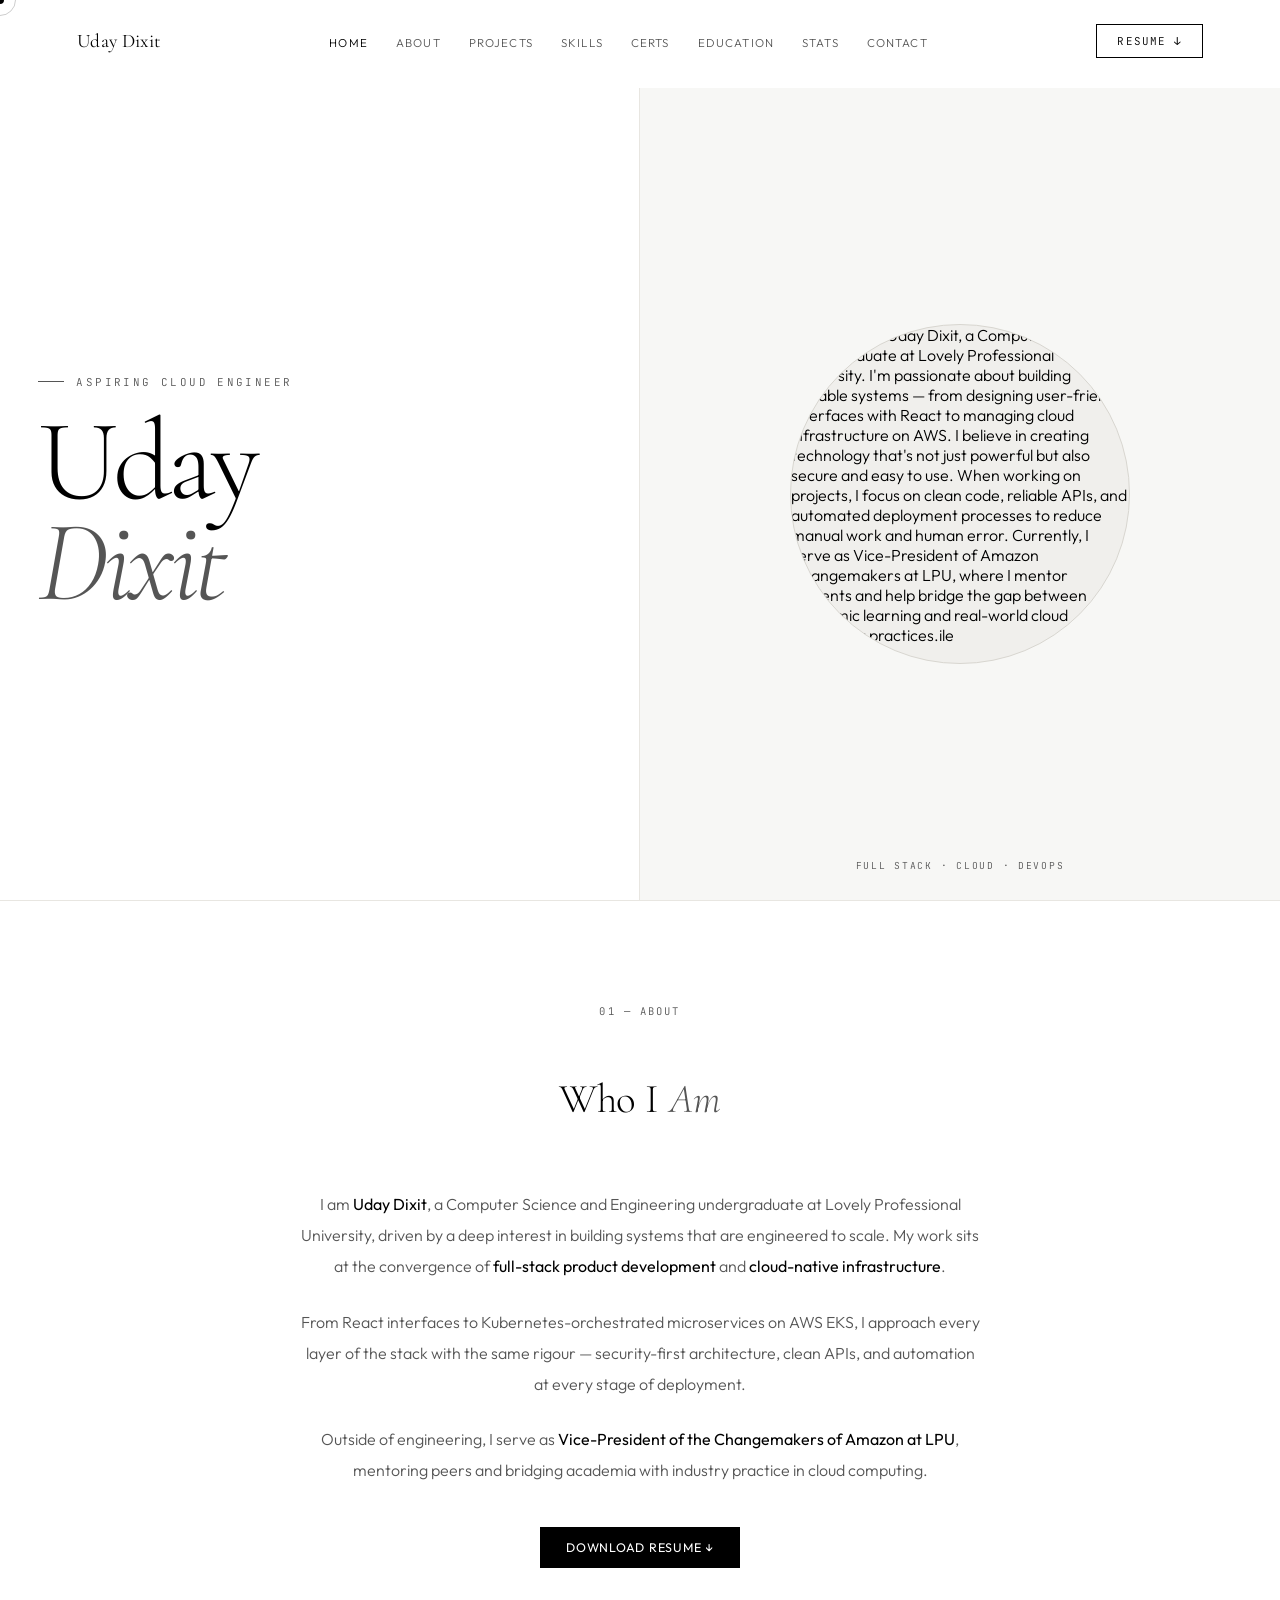
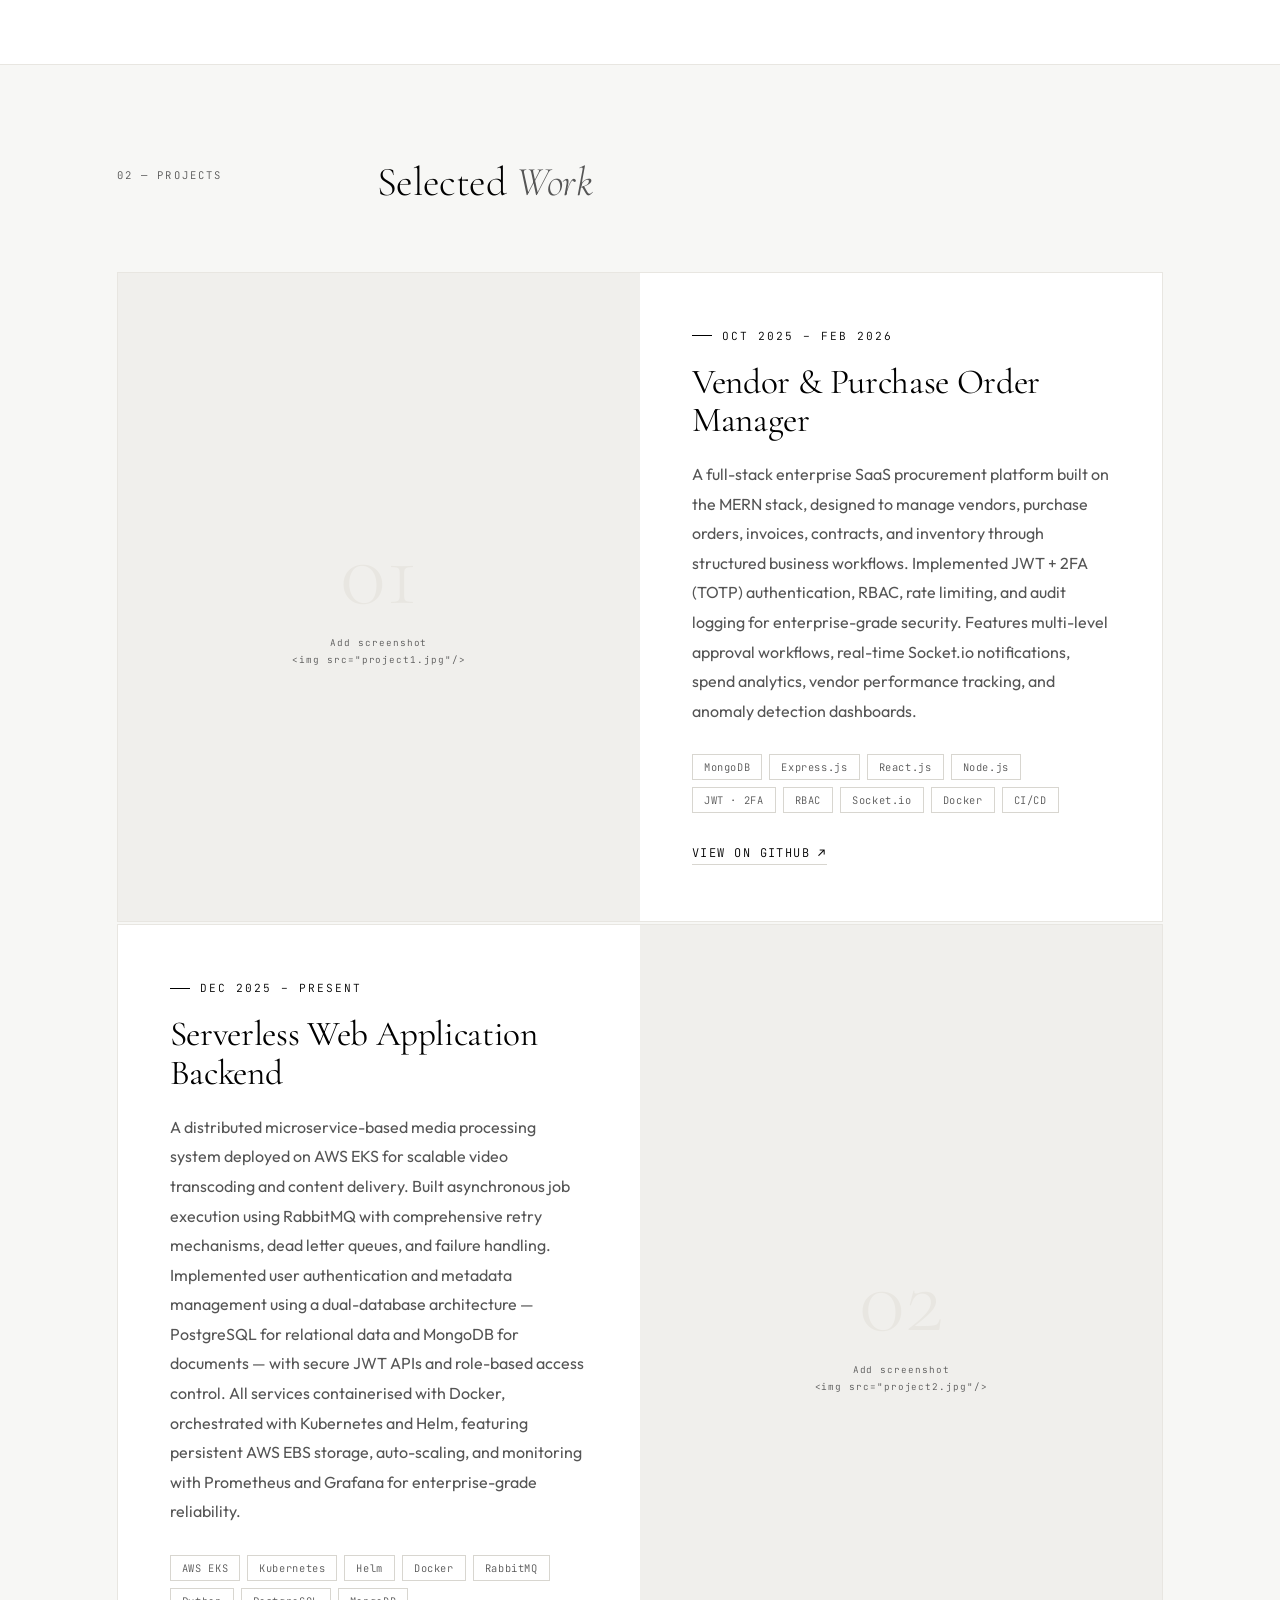
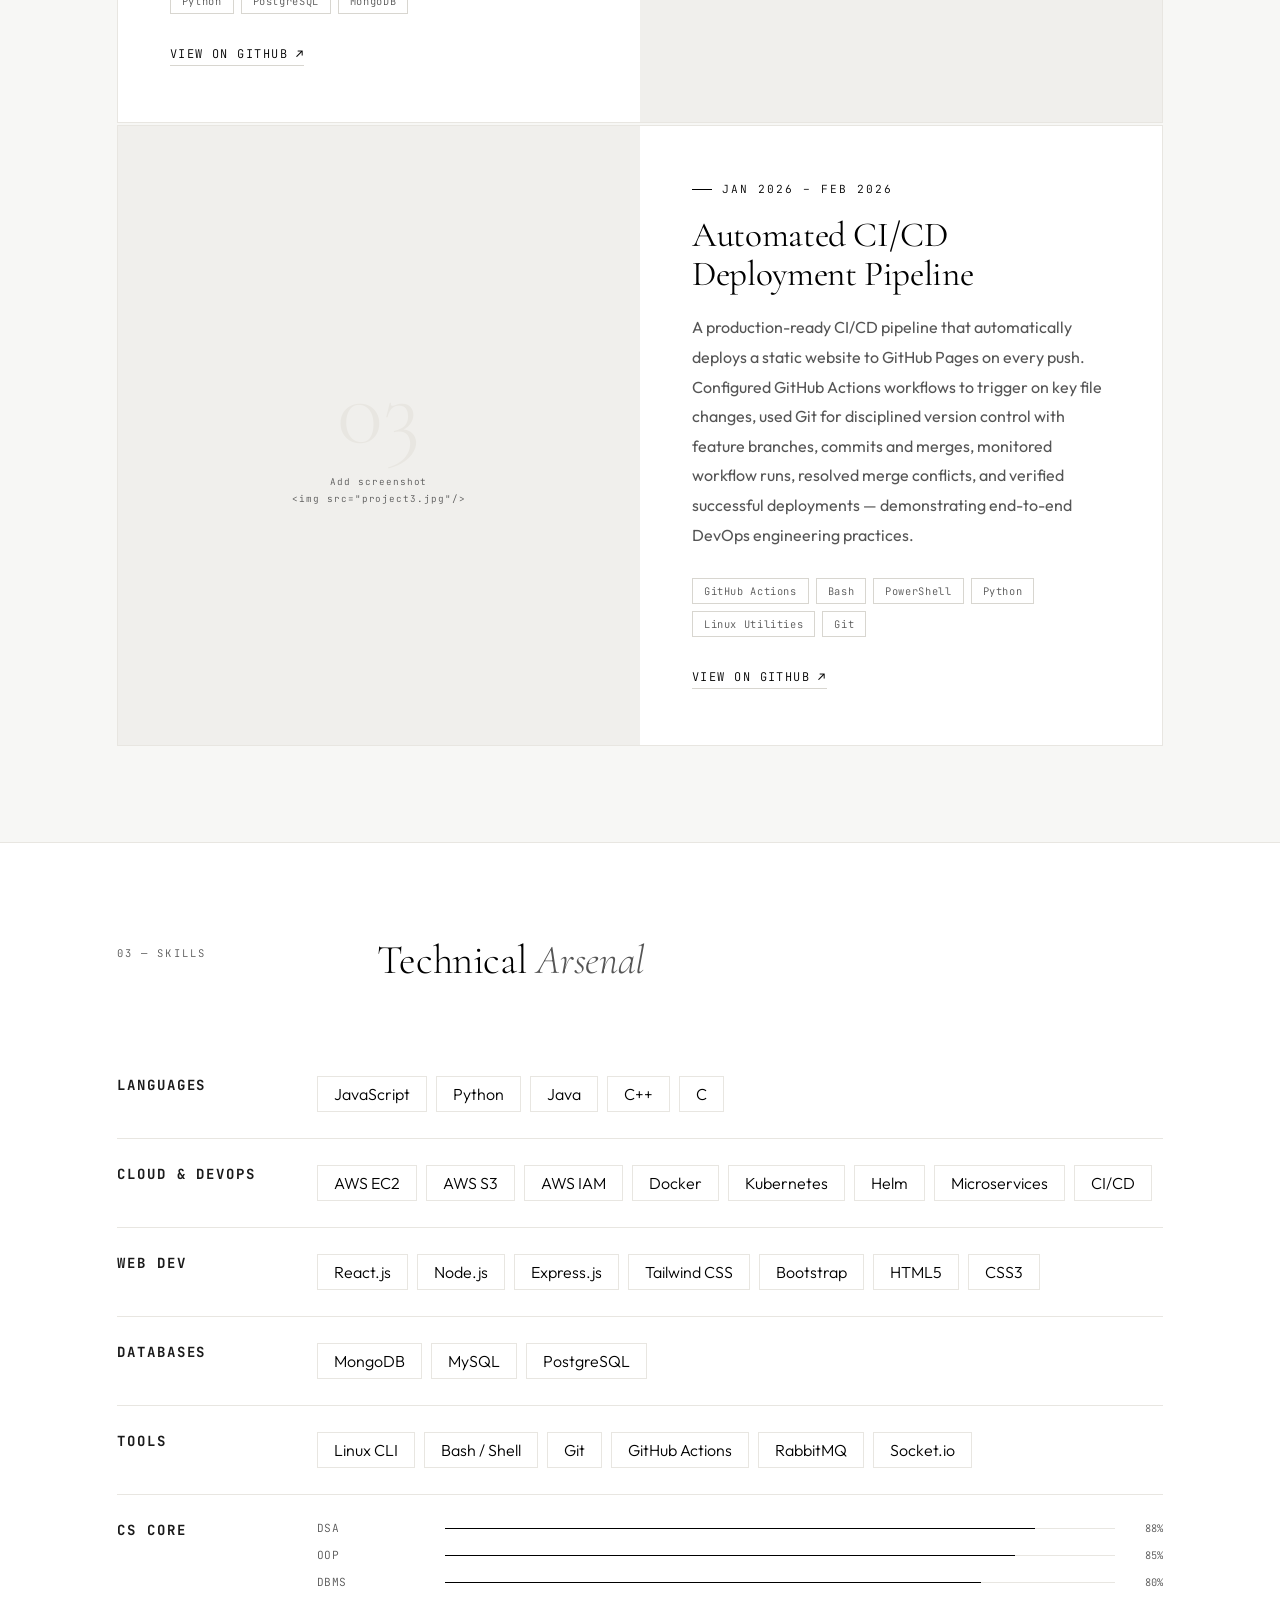
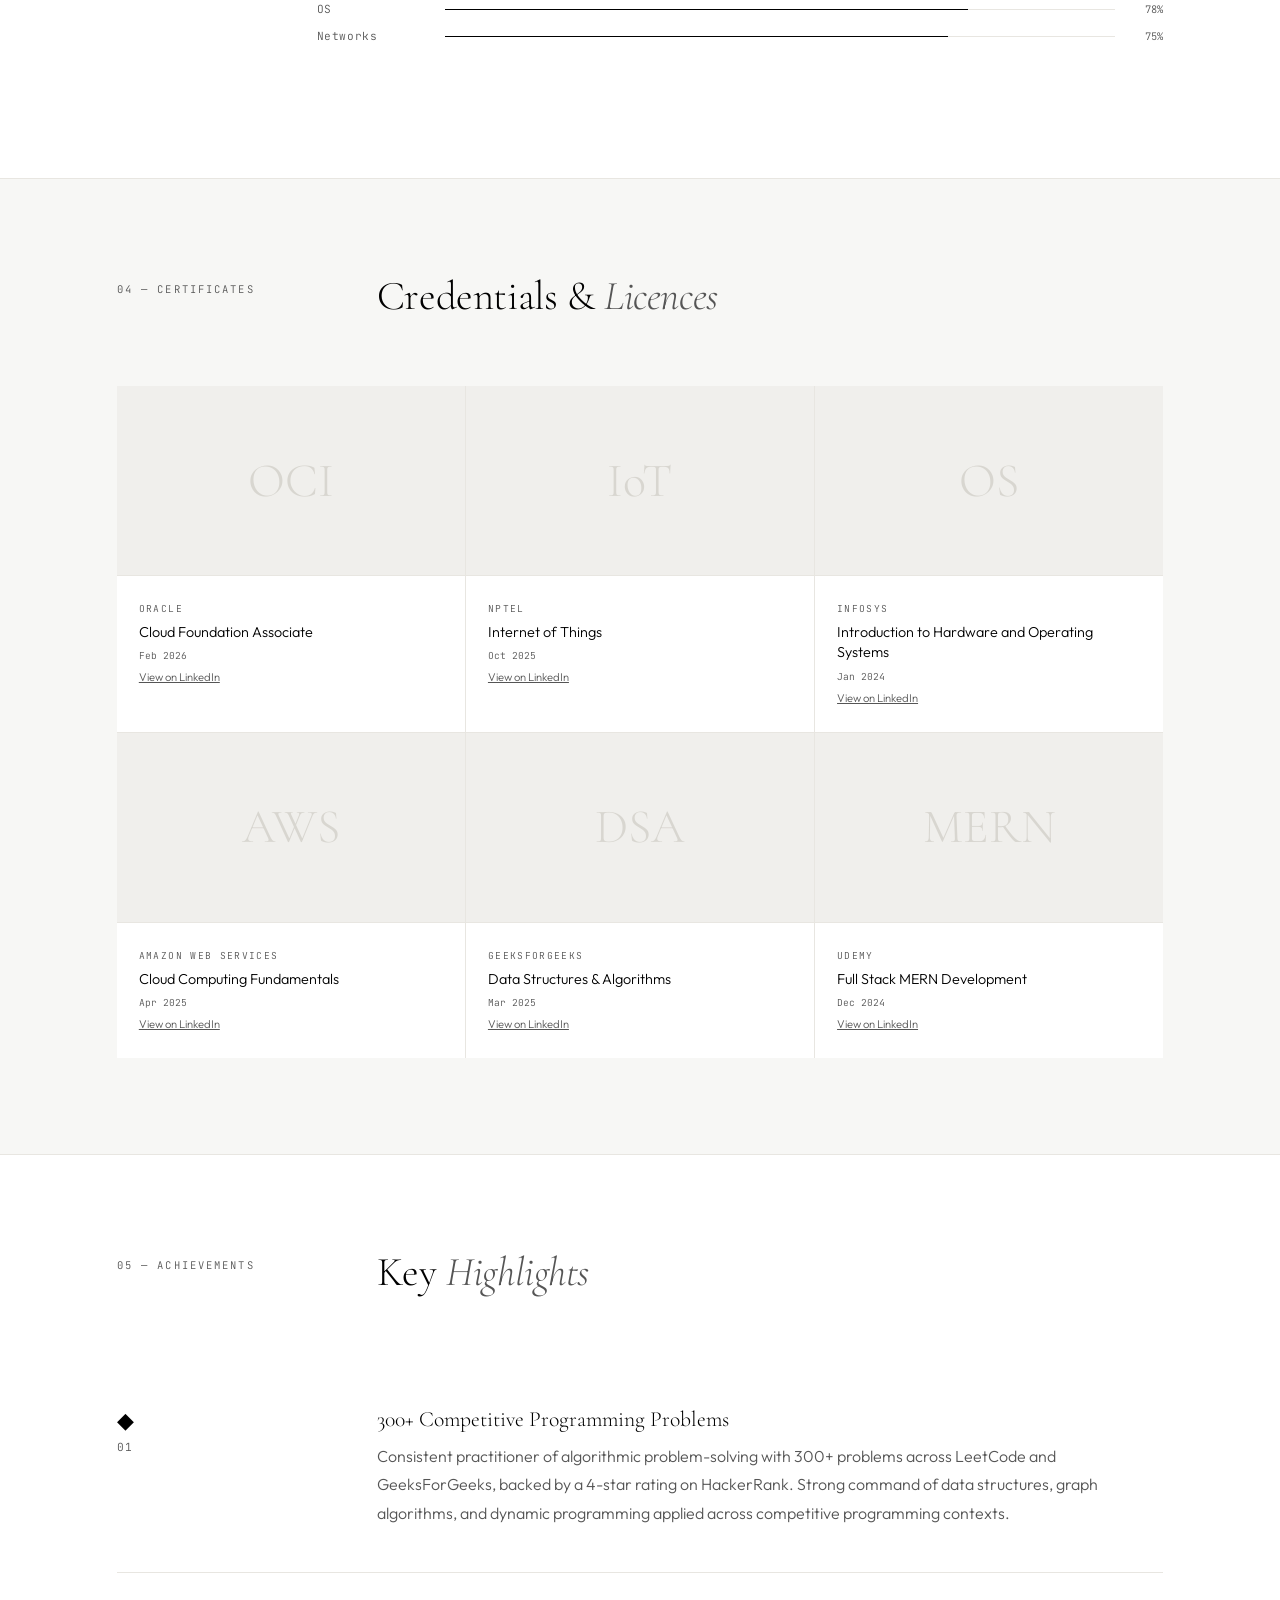
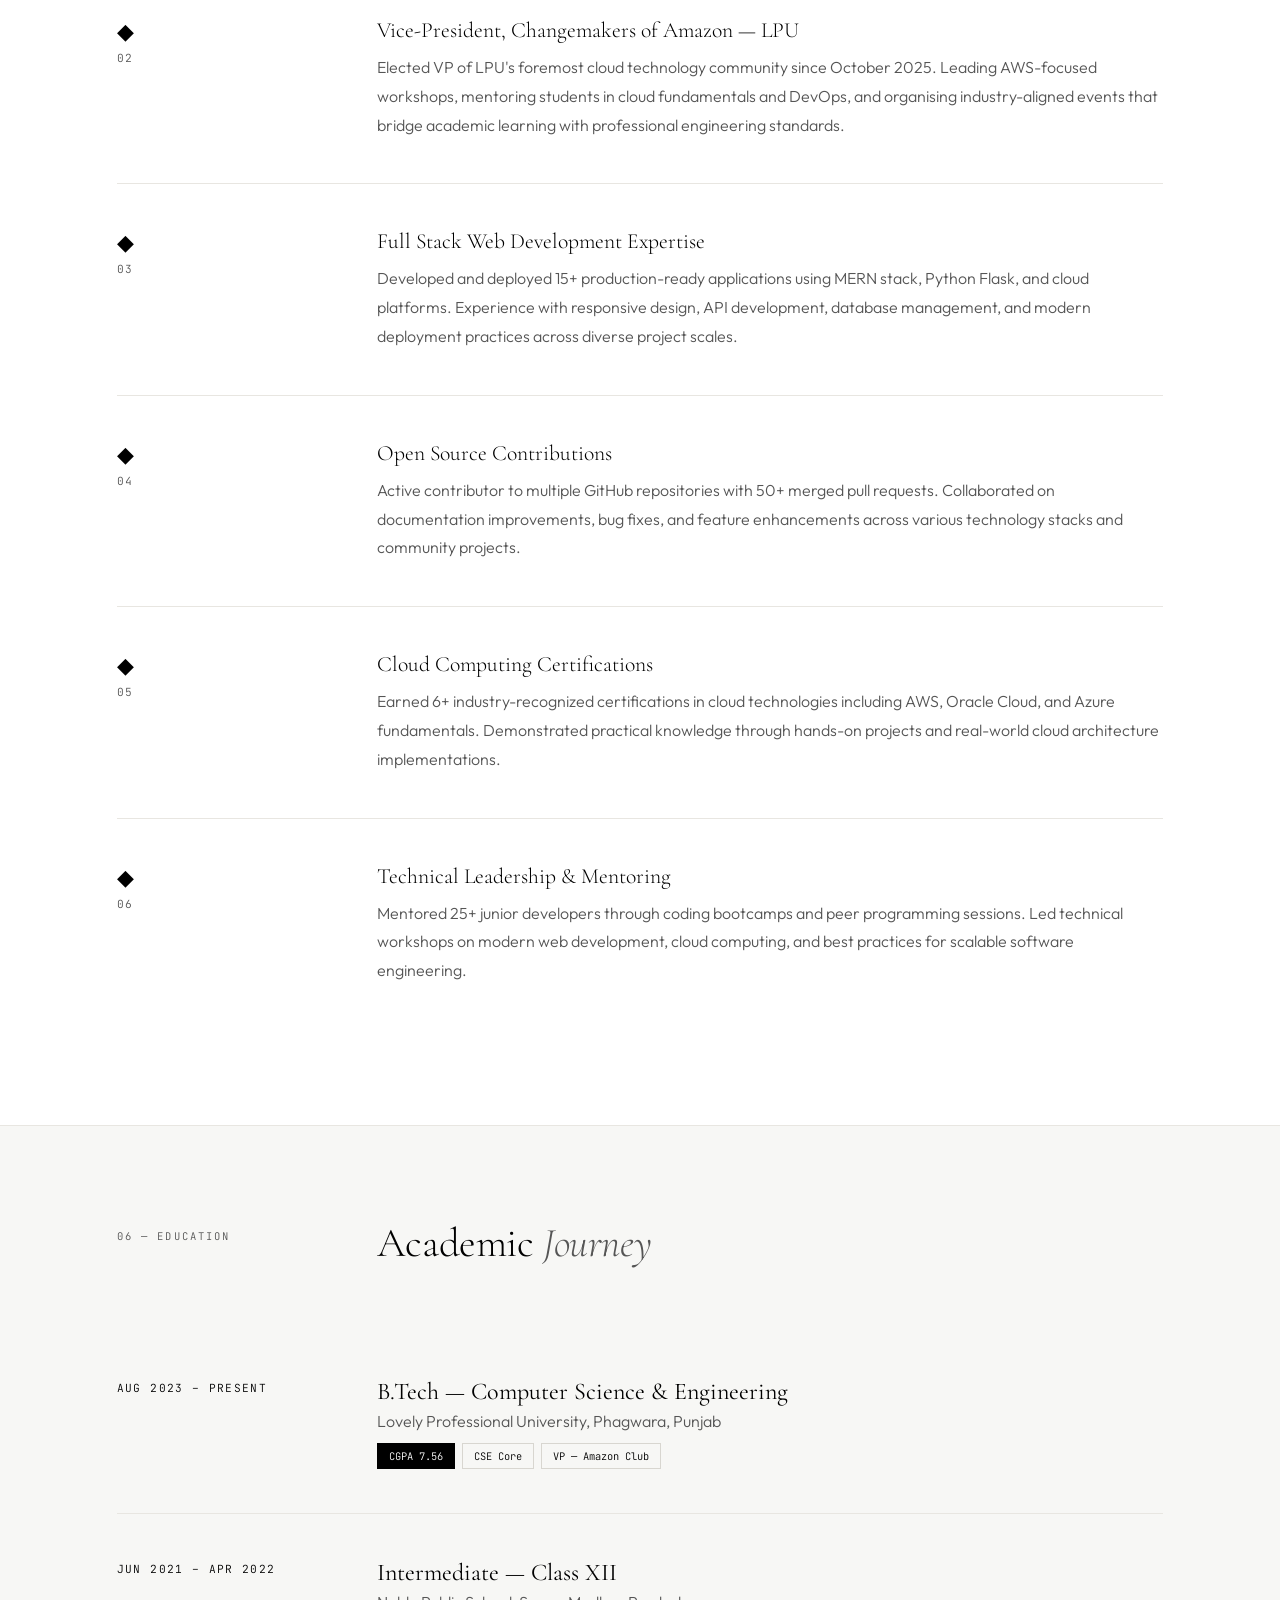
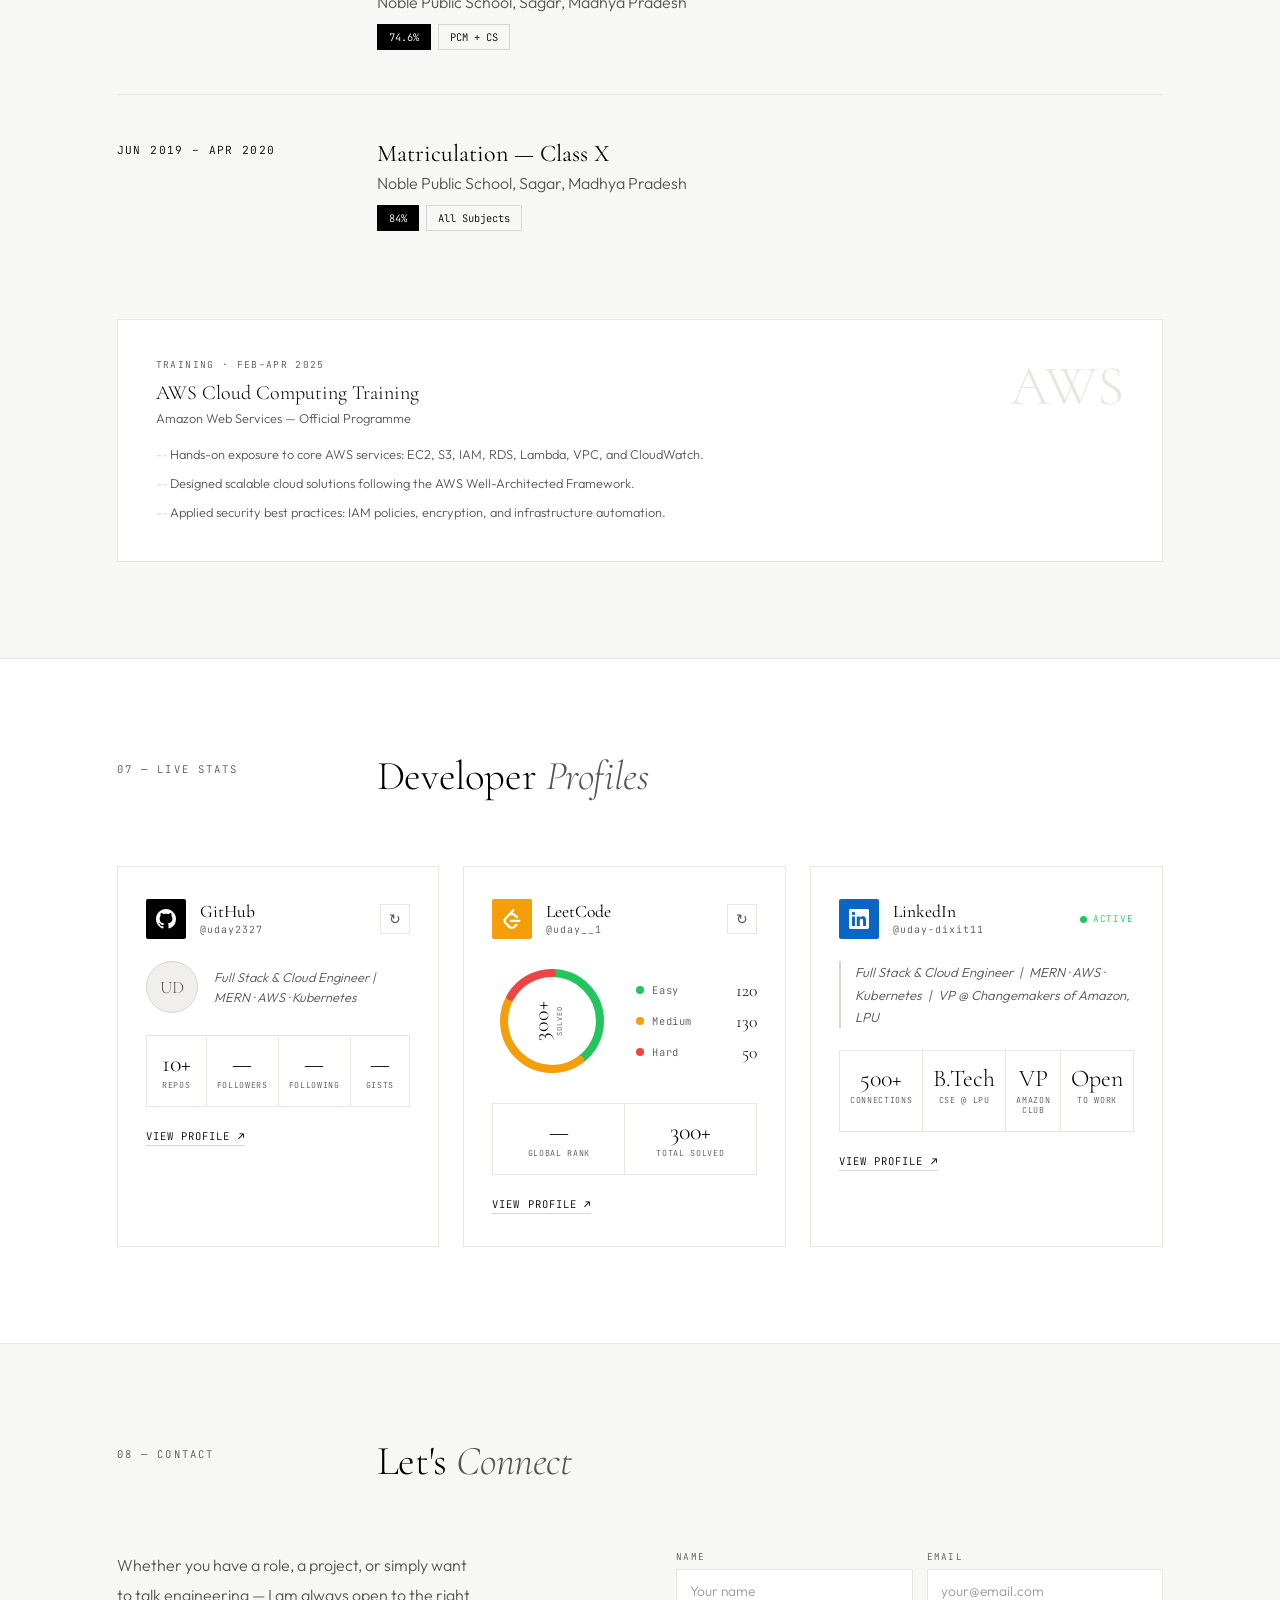
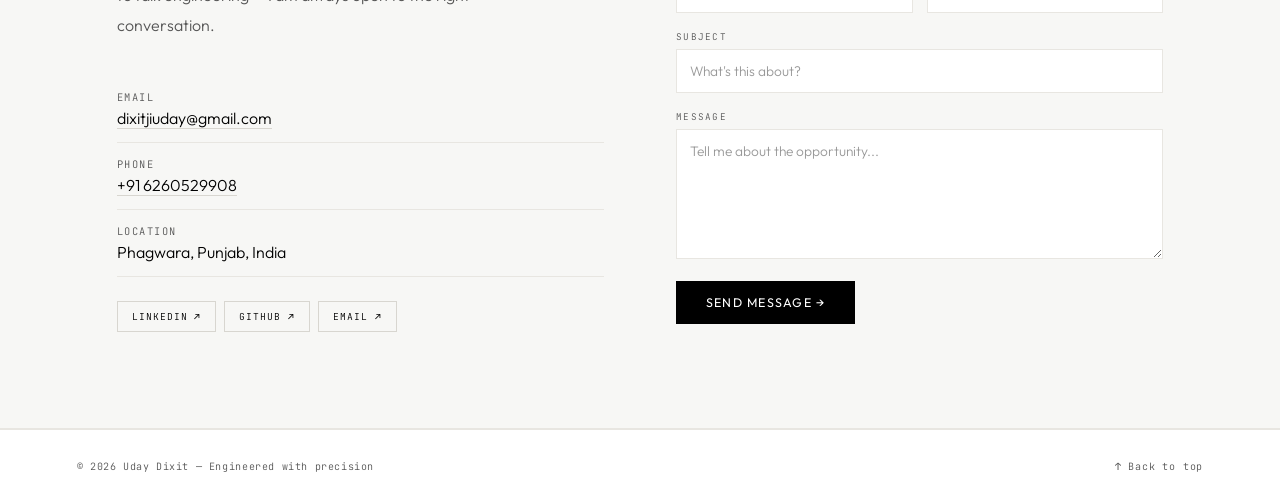
==== index.html @ 167aff5e "Update CGPA from 7.53 to 7.56" ====
<!DOCTYPE html>
<html lang="en">
<head>
<meta charset="UTF-8"/>
<meta name="viewport" content="width=device-width,initial-scale=1.0"/>
<title>Uday Dixit — Engineer</title>
<link rel="preconnect" href="https://fonts.googleapis.com"/>
<link href="https://fonts.googleapis.com/css2?family=Cormorant+Garamond:ital,wght@0,300;0,400;1,300;1,400&family=Outfit:wght@300;400;500&family=JetBrains+Mono:wght@400;500&display=swap" rel="stylesheet"/>
<style>
:root{--white:#ffffff;--off:#f7f7f5;--off2:#f0efec;--line:#e8e6e1;--line2:#d8d6d0;--text:#000000;--muted:#555555;}
*{margin:0;padding:0;box-sizing:border-box;}
html{scroll-behavior:smooth;}
body{background:var(--white);color:var(--text);font-family:'Outfit',sans-serif;font-weight:300;overflow-x:hidden;cursor:none;}
.cur{position:fixed;width:8px;height:8px;background:var(--text);border-radius:50%;pointer-events:none;z-index:9999;transform:translate(-50%,-50%);}
.cur-ring{position:fixed;width:32px;height:32px;border:1px solid rgba(0,0,0,.2);border-radius:50%;pointer-events:none;z-index:9998;transform:translate(-50%,-50%);transition:all .18s ease;}
.cur-ring.big{width:50px;height:50px;border-color:rgba(0,0,0,.1);}
#intro{position:fixed;inset:0;z-index:1000;background:var(--white);display:flex;align-items:center;justify-content:center;flex-direction:column;}
#intro.hide{animation:iOut .9s cubic-bezier(.76,0,.24,1) forwards;}
@keyframes iOut{0%{opacity:1;transform:translateY(0);}100%{opacity:0;transform:translateY(-100%);}}
.intro-name{font-family:'Cormorant Garamond',serif;font-weight:300;font-size:clamp(3rem,10vw,8rem);letter-spacing:-.02em;color:var(--text);display:flex;overflow:hidden;}
.il{display:inline-block;opacity:0;transform:translateY(80px);animation:liIn .7s cubic-bezier(.16,1,.3,1) forwards;}
@keyframes liIn{to{opacity:1;transform:translateY(0);}}
.intro-sub{font-family:'JetBrains Mono',monospace;font-size:.7rem;letter-spacing:.25em;color:var(--muted);text-transform:uppercase;opacity:0;margin-top:14px;animation:fUp .6s ease forwards;animation-delay:1.1s;}
@keyframes fUp{from{opacity:0;transform:translateY(10px);}to{opacity:1;transform:translateY(0);}}
nav{position:fixed;top:0;left:0;right:0;z-index:100;padding:24px 6%;display:flex;align-items:center;justify-content:space-between;background:rgba(255,255,255,.93);backdrop-filter:blur(14px);border-bottom:1px solid transparent;transition:border-color .3s;}
nav.scrolled{border-color:var(--line);}
.nav-brand{font-family:'Cormorant Garamond',serif;font-size:1.2rem;font-weight:400;letter-spacing:.02em;color:var(--text);text-decoration:none;}
.nav-links{display:flex;align-items:center;gap:28px;list-style:none;}
.nav-links a{font-size:.72rem;letter-spacing:.1em;text-transform:uppercase;color:var(--muted);text-decoration:none;transition:color .2s;}
.nav-links a:hover,.nav-links a.active{color:var(--text);}
.nav-cv{font-family:'JetBrains Mono',monospace;font-size:.68rem;letter-spacing:.1em;padding:9px 20px;border:1px solid var(--text);color:var(--text);text-decoration:none;transition:all .22s;text-transform:uppercase;}
.nav-cv:hover{background:var(--text);color:var(--white);}
.ham{display:none;flex-direction:column;gap:5px;cursor:pointer;z-index:200;}
.ham span{width:22px;height:1.5px;background:var(--text);display:block;}
#home{min-height:100vh;display:grid;grid-template-columns:1fr 1fr;border-bottom:1px solid var(--line);padding-top:88px;}
.hl{padding:0 6%;display:flex;flex-direction:column;align-items:flex-start;justify-content:center;border-right:1px solid var(--line);}
.h-eyebrow{font-family:'JetBrains Mono',monospace;font-size:.68rem;letter-spacing:.22em;color:var(--muted);text-transform:uppercase;margin-bottom:22px;display:flex;align-items:center;gap:12px;}
.h-eyebrow::before{content:'';width:26px;height:1px;background:var(--muted);flex-shrink:0;}
.hname{font-family:'Cormorant Garamond',serif;font-weight:300;font-size:clamp(5.5rem,9vw,11rem);line-height:.88;letter-spacing:-.04em;}
.hname .fn{display:block;color:var(--text);}
.hname .ln{display:block;font-style:italic;color:var(--muted);}
.hr{background:var(--off);display:flex;align-items:center;justify-content:center;position:relative;overflow:hidden;min-height:calc(100vh - 88px);}
.photo-wrap{width:340px;height:340px;border-radius:50%;overflow:hidden;border:1px solid var(--line2);flex-shrink:0;display:flex;align-items:center;justify-content:center;background:var(--off2);position:relative;}
.hero-photo{width:100%;height:100%;object-fit:cover;object-position:center center;display:block;filter:grayscale(8%);}
.photo-ph{width:100%;height:100%;background:var(--off2);display:flex;flex-direction:column;align-items:center;justify-content:center;gap:10px;position:absolute;z-index:-1;}
.ph-init{font-family:'Cormorant Garamond',serif;font-size:4.5rem;font-weight:300;color:var(--line2);}
.ph-hint{font-family:'JetBrains Mono',monospace;font-size:.52rem;color:var(--muted);letter-spacing:.08em;text-align:center;padding:0 32px;line-height:1.9;display:flex;align-items:center;justify-content:center;}
.hr-lbl{position:absolute;bottom:28px;left:0;right:0;font-family:'JetBrains Mono',monospace;font-size:.6rem;letter-spacing:.18em;color:var(--muted);text-align:center;text-transform:uppercase;z-index:2;}
section{border-bottom:1px solid var(--line);}
.si{max-width:1200px;margin:0 auto;padding:96px 6%;}
.sh{display:grid;grid-template-columns:200px 1fr;gap:60px;align-items:start;margin-bottom:68px;}
.sn{font-family:'JetBrains Mono',monospace;font-size:.66rem;color:var(--muted);letter-spacing:.2em;text-transform:uppercase;padding-top:7px;}
.stitle{font-family:'Cormorant Garamond',serif;font-weight:300;font-size:clamp(1.9rem,3.2vw,2.8rem);line-height:1.05;letter-spacing:-.01em;}
.stitle em{font-style:italic;color:var(--muted);}
.bd{display:inline-flex;align-items:center;gap:8px;background:var(--text);color:var(--white);font-family:'Outfit',sans-serif;font-size:.78rem;font-weight:400;padding:13px 26px;text-decoration:none;letter-spacing:.06em;text-transform:uppercase;transition:opacity .2s;}
.bd:hover{opacity:.78;}
#about{background:var(--white);}
.about-body{max-width:680px;margin:0 auto;text-align:center;}
.about-body p{font-size:1rem;line-height:1.95;color:var(--muted);font-weight:300;margin-bottom:24px;}
.about-body p strong{color:var(--text);font-weight:400;}
.about-dl{margin-top:40px;display:flex;justify-content:center;}
#projects{background:var(--off);}
.pl{display:flex;flex-direction:column;gap:2px;}
.pcard{display:grid;grid-template-columns:1fr 1fr;min-height:480px;background:var(--white);border:1px solid var(--line);overflow:hidden;transition:box-shadow .3s;}
.pcard:hover{box-shadow:0 8px 40px rgba(0,0,0,.07);}
.pcard:nth-child(even){direction:rtl;}
.pcard:nth-child(even)>*{direction:ltr;}
.pimg{position:relative;overflow:hidden;background:var(--off2);display:flex;align-items:center;justify-content:center;min-height:480px;}
.pimg img{width:100%;height:100%;object-fit:cover;object-position:center center;display:block;transition:transform .6s ease;}
.pcard:hover .pimg img{transform:scale(1.04);}
.pimg-ph{width:100%;height:100%;display:flex;flex-direction:column;align-items:center;justify-content:center;gap:14px;padding:40px;background:var(--off2);}
.pimg-ph-num{font-family:'Cormorant Garamond',serif;font-size:6rem;font-weight:300;color:var(--line);line-height:1;}
.pimg-ph-hint{font-family:'JetBrains Mono',monospace;font-size:.58rem;color:var(--muted);letter-spacing:.1em;text-align:center;line-height:1.8;}
.pcontent{padding:56px 52px;display:flex;flex-direction:column;justify-content:center;}
.pperiod{font-family:'JetBrains Mono',monospace;font-size:.7rem;color:var(--text);letter-spacing:.18em;text-transform:uppercase;margin-bottom:20px;display:flex;align-items:center;gap:10px;}
.pperiod::before{content:'';width:20px;height:1px;background:var(--text);flex-shrink:0;}
.ptitle{font-family:'Cormorant Garamond',serif;font-size:2.2rem;font-weight:400;color:var(--text);margin-bottom:20px;line-height:1.1;letter-spacing:-.01em;}
.pdesc{font-size:1rem;line-height:1.85;color:var(--muted);font-weight:400;margin-bottom:28px;}
.ptags{display:flex;flex-wrap:wrap;gap:7px;margin-bottom:32px;}
.ptag{font-family:'JetBrains Mono',monospace;font-size:.65rem;color:var(--muted);border:1px solid var(--line2);padding:5px 11px;letter-spacing:.06em;}
.plink{display:inline-flex;align-items:center;gap:8px;font-family:'JetBrains Mono',monospace;font-size:.75rem;color:var(--text);text-decoration:none;letter-spacing:.12em;text-transform:uppercase;border-bottom:1px solid var(--line2);padding-bottom:3px;transition:border-color .2s;align-self:flex-start;}
.plink:hover{border-color:var(--text);}
.plink-arrow{transition:transform .2s;}
.plink:hover .plink-arrow{transform:translateX(4px);}
#skills{background:var(--white);}
.sktbl{width:100%;border-collapse:collapse;}
.sktbl tr{border-bottom:1px solid var(--line);}
.sktbl tr:last-child{border-bottom:none;}
.sktbl td{padding:26px 0;vertical-align:top;}
.skcat{font-family:'JetBrains Mono',monospace;font-size:14px;color:#1a1a1a;letter-spacing:.14em;text-transform:uppercase;width:200px;padding-top:28px;font-weight:700;}
.skitems{display:flex;flex-wrap:wrap;gap:9px;}
.skitem{font-size:1rem;color:var(--text);font-weight:300;border:1px solid var(--line);padding:7px 16px;transition:all .2s;}
.skitem:hover{background:var(--off);border-color:var(--line2);}
.brrow{display:flex;align-items:center;gap:18px;margin-bottom:13px;}
.brlbl{font-family:'JetBrains Mono',monospace;font-size:.7rem;color:var(--muted);width:110px;letter-spacing:.05em;}
.brtrack{flex:1;height:1px;background:var(--line);}
.brfill{height:1px;background:var(--text);width:0;transition:width 1.4s cubic-bezier(.16,1,.3,1);}
.brpct{font-family:'JetBrains Mono',monospace;font-size:.65rem;color:var(--muted);width:30px;text-align:right;}
#certificates{background:var(--off);}
.cgrid{display:grid;grid-template-columns:repeat(3,1fr);gap:1px;background:var(--line);}
.cc{background:var(--white);overflow:hidden;transition:background .2s;}
.cc:hover{background:var(--off2);}
.cimg{height:190px;overflow:hidden;background:var(--off2);display:flex;align-items:center;justify-content:center;border-bottom:1px solid var(--line);}
.cimg img{width:100%;height:100%;object-fit:cover;object-position:center center;filter:grayscale(10%);}
.cph{font-family:'Cormorant Garamond',serif;font-size:3rem;font-weight:300;color:var(--line2);}
.cinfo{padding:26px 22px;}
.corg{font-family:'JetBrains Mono',monospace;font-size:.6rem;color:var(--muted);letter-spacing:.14em;text-transform:uppercase;margin-bottom:7px;}
.cname{font-size:.9rem;color:var(--text);line-height:1.4;margin-bottom:7px;}
.cdate{font-family:'JetBrains Mono',monospace;font-size:.6rem;color:var(--muted);}
.cnote{font-family:'JetBrains Mono',monospace;font-size:.58rem;color:var(--muted);letter-spacing:.06em;margin-top:28px;padding:10px 14px;border:1px dashed var(--line2);display:inline-block;line-height:1.6;}
#achievements{background:var(--white);}
.achl{display:flex;flex-direction:column;}
.achr{display:grid;grid-template-columns:200px 1fr;gap:60px;align-items:start;padding:44px 0;border-bottom:1px solid var(--line);}
.achr:last-child{border-bottom:none;}
.achidx{font-family:'JetBrains Mono',monospace;font-size:.7rem;color:var(--muted);letter-spacing:.15em;}
.achico{font-size:1.4rem;margin-bottom:6px;}
.acht{font-family:'Cormorant Garamond',serif;font-size:1.35rem;font-weight:300;color:var(--text);margin-bottom:10px;}
.achd{font-size:1rem;line-height:1.8;color:var(--muted);font-weight:300;}
#education{background:var(--off);}
.edl{display:flex;flex-direction:column;}
.edr{display:grid;grid-template-columns:200px 1fr;gap:60px;padding:44px 0;border-bottom:1px solid var(--line);align-items:start;}
.edr:last-child{border-bottom:none;}
.edper{font-family:'JetBrains Mono',monospace;font-size:.7rem;color:var(--text);letter-spacing:.12em;text-transform:uppercase;padding-top:4px;}
.eddeg{font-family:'Cormorant Garamond',serif;font-size:1.5rem;font-weight:400;color:var(--text);margin-bottom:5px;}
.edsch{font-size:1rem;color:var(--muted);margin-bottom:12px;}
.edbadges{display:flex;gap:7px;flex-wrap:wrap;}
.edbadge{font-family:'JetBrains Mono',monospace;font-size:.65rem;border:1px solid var(--line2);padding:5px 11px;color:var(--text);}
.edbadge.hi{background:var(--text);color:var(--white);border-color:var(--text);}
.tblock{background:var(--white);border:1px solid var(--line);padding:38px;margin-top:44px;display:grid;grid-template-columns:1fr auto;gap:36px;align-items:start;}
.tlbl{font-family:'JetBrains Mono',monospace;font-size:.6rem;color:var(--muted);letter-spacing:.14em;text-transform:uppercase;margin-bottom:10px;}
.ttitle{font-family:'Cormorant Garamond',serif;font-size:1.25rem;font-weight:300;margin-bottom:5px;}
.torg{font-size:.8rem;color:var(--muted);margin-bottom:18px;}
.tpts{list-style:none;display:flex;flex-direction:column;gap:8px;}
.tpts li{font-size:.8rem;color:var(--muted);padding-left:14px;position:relative;line-height:1.65;}
.tpts li::before{content:'--';position:absolute;left:0;color:var(--line2);}
.tyr{font-family:'Cormorant Garamond',serif;font-size:3.5rem;font-weight:300;color:var(--line);line-height:1;}
#profiles{background:var(--white);}
.stats-grid{display:grid;grid-template-columns:repeat(3,1fr);gap:24px;}
.scard{background:var(--white);border:1px solid var(--line);padding:32px 28px;display:flex;flex-direction:column;gap:22px;transition:box-shadow .3s,border-color .3s;}
.scard:hover{box-shadow:0 6px 32px rgba(0,0,0,.07);border-color:var(--line2);}
.scard-head{display:flex;align-items:center;gap:14px;}
.scard-icon{width:40px;height:40px;flex-shrink:0;background:var(--text);display:flex;align-items:center;justify-content:center;border-radius:2px;}
.scard-icon svg{width:20px;height:20px;fill:var(--white);}
.scard-icon-lc{background:#f59e0b;}
.scard-icon-li{background:#0A66C2;}
.scard-platform{font-family:'Cormorant Garamond',serif;font-size:1.1rem;font-weight:400;color:var(--text);line-height:1;}
.scard-user{font-family:'JetBrains Mono',monospace;font-size:.62rem;color:var(--muted);letter-spacing:.1em;margin-top:3px;}
.scard-refresh{margin-left:auto;background:none;border:1px solid var(--line);width:30px;height:30px;cursor:pointer;font-size:.9rem;color:var(--muted);transition:all .2s;display:flex;align-items:center;justify-content:center;flex-shrink:0;}
.scard-refresh:hover{border-color:var(--text);color:var(--text);transform:rotate(180deg);}
.scard-live-dot{margin-left:auto;display:flex;align-items:center;gap:6px;}
.scard-avatar-row{display:flex;align-items:center;gap:16px;}
.scard-avatar{width:52px;height:52px;border-radius:50%;object-fit:cover;object-position:center center;flex-shrink:0;border:1px solid var(--line2);}
.scard-avatar-ph{width:52px;height:52px;border-radius:50%;background:var(--off2);border:1px solid var(--line2);display:flex;align-items:center;justify-content:center;font-family:'Cormorant Garamond',serif;font-size:1.1rem;font-weight:300;color:var(--muted);flex-shrink:0;}
.scard-bio{font-size:.8rem;color:var(--muted);line-height:1.6;font-weight:300;font-style:italic;}
.scard-stats{display:grid;grid-template-columns:repeat(4,1fr);gap:0;border-top:1px solid var(--line);border-left:1px solid var(--line);}
.sstat{padding:16px 10px;border-right:1px solid var(--line);border-bottom:1px solid var(--line);text-align:center;}
.sstat-n{font-family:'Cormorant Garamond',serif;font-size:1.5rem;font-weight:300;color:var(--text);line-height:1;}
.sstat-l{font-family:'JetBrains Mono',monospace;font-size:.52rem;color:var(--muted);letter-spacing:.08em;margin-top:4px;text-transform:uppercase;}
.scard-link{font-family:'JetBrains Mono',monospace;font-size:.66rem;color:var(--text);text-decoration:none;letter-spacing:.1em;text-transform:uppercase;border-bottom:1px solid var(--line2);padding-bottom:2px;transition:border-color .2s;align-self:flex-start;}
.scard-link:hover{border-color:var(--text);}
.lc-donut-wrap{display:flex;align-items:center;gap:24px;}
.lc-donut{width:120px;height:120px;flex-shrink:0;transform:rotate(-90deg);}
.lc-legend{display:flex;flex-direction:column;gap:10px;flex:1;}
.lc-leg-item{display:flex;align-items:center;gap:8px;}
.lc-dot{width:8px;height:8px;border-radius:50%;flex-shrink:0;}
.lc-leg-lbl{font-family:'JetBrains Mono',monospace;font-size:.65rem;color:var(--muted);letter-spacing:.06em;flex:1;}
.lc-leg-num{font-family:'Cormorant Garamond',serif;font-size:1.1rem;font-weight:300;color:var(--text);}
.lc-extra-stats{grid-template-columns:1fr 1fr;}
.li-headline{font-size:.82rem;color:var(--muted);line-height:1.7;font-weight:300;border-left:2px solid var(--line2);padding-left:14px;font-style:italic;}
.adot{width:7px;height:7px;border-radius:50%;background:#22c55e;animation:pulse 2s infinite;display:inline-block;}
@keyframes pulse{0%,100%{opacity:1;}50%{opacity:.3;}}
@keyframes shimmer{0%{background-position:-400px 0}100%{background-position:400px 0}}
.skeleton{background:linear-gradient(90deg,var(--off) 25%,var(--off2) 50%,var(--off) 75%);background-size:800px 100%;animation:shimmer 1.4s infinite;color:transparent !important;pointer-events:none;}
#contact{background:var(--off);}
.cgrd{display:grid;grid-template-columns:1fr 1fr;gap:72px;align-items:start;}
.cl p{font-size:1rem;line-height:1.85;color:var(--muted);font-weight:300;max-width:360px;margin-bottom:36px;}
.cir{padding:14px 0;border-bottom:1px solid var(--line);}
.cilbl{font-family:'JetBrains Mono',monospace;font-size:.65rem;color:var(--muted);letter-spacing:.14em;text-transform:uppercase;margin-bottom:4px;}
.cival{font-size:1rem;color:var(--text);}
.cival a{color:var(--text);text-decoration:none;border-bottom:1px solid var(--line2);transition:border-color .2s;}
.cival a:hover{border-color:var(--text);}
.socrow{display:flex;gap:8px;margin-top:24px;}
.sbtn{font-family:'JetBrains Mono',monospace;font-size:.6rem;letter-spacing:.1em;text-transform:uppercase;border:1px solid var(--line2);padding:8px 14px;color:var(--text);text-decoration:none;transition:all .2s;}
.sbtn:hover{background:var(--text);color:var(--white);border-color:var(--text);}
.cform{display:flex;flex-direction:column;}
.fg{display:flex;flex-direction:column;gap:6px;margin-bottom:18px;}
.frow2{display:grid;grid-template-columns:1fr 1fr;gap:14px;}
.flbl{font-family:'JetBrains Mono',monospace;font-size:.58rem;color:var(--muted);letter-spacing:.14em;text-transform:uppercase;}
.finput,.ftarea{background:var(--white);border:1px solid var(--line);color:var(--text);font-family:'Outfit',sans-serif;font-size:.86rem;font-weight:300;padding:12px 13px;outline:none;transition:border-color .2s;width:100%;}
.finput:focus,.ftarea:focus{border-color:var(--text);}
.finput::placeholder,.ftarea::placeholder{color:var(--muted);opacity:.6;}
.ftarea{resize:vertical;min-height:130px;}
.fsub{background:var(--text);color:var(--white);font-family:'Outfit',sans-serif;font-size:.78rem;font-weight:400;letter-spacing:.1em;text-transform:uppercase;padding:14px 30px;border:none;cursor:pointer;transition:opacity .2s;margin-top:4px;align-self:flex-start;}
.fsub:hover{opacity:.75;}
.fstat{font-family:'JetBrains Mono',monospace;font-size:.66rem;padding:11px 13px;margin-top:10px;display:none;letter-spacing:.05em;}
.fstat.ok{display:block;border:1px solid #22c55e;color:#16a34a;background:#f0fdf4;}
.fstat.err{display:block;border:1px solid #ef4444;color:#b91c1c;background:#fef2f2;}
footer{padding:30px 6%;display:flex;justify-content:space-between;align-items:center;border-top:1px solid var(--line);flex-wrap:wrap;gap:10px;}
.fc{font-family:'JetBrains Mono',monospace;font-size:.63rem;color:var(--muted);letter-spacing:.06em;}
.ftop{font-family:'JetBrains Mono',monospace;font-size:.63rem;color:var(--muted);text-decoration:none;letter-spacing:.08em;transition:color .2s;}
.ftop:hover{color:var(--text);}
.reveal{opacity:0;transform:translateY(22px);transition:opacity .72s ease,transform .72s ease;}
.reveal.on{opacity:1;transform:none;}
@media(max-width:1024px){
  #home{grid-template-columns:1fr;}
  .hl{min-height:50vh;border-right:none;border-bottom:1px solid var(--line);justify-content:center;padding:60px 5%;}
  .hr{min-height:60vh;}
  .photo-wrap{width:260px;height:260px;}
  .pcard{grid-template-columns:1fr;}
  .pcard:nth-child(even){direction:ltr;}
  .pimg{min-height:280px;}
  .cgrd{grid-template-columns:1fr;gap:44px;}
  .cgrid{grid-template-columns:1fr 1fr;}
  .sh{grid-template-columns:120px 1fr;gap:28px;}
  .stats-grid{grid-template-columns:1fr;}
  .achr,.edr{grid-template-columns:1fr;gap:10px;}
}
@media(max-width:768px){
  nav{padding:18px 5%;}
  .nav-links{display:none;position:fixed;top:0;right:0;bottom:0;width:210px;background:var(--white);border-left:1px solid var(--line);flex-direction:column;padding:88px 28px;gap:22px;transform:translateX(100%);transition:transform .3s;}
  .nav-links.open{display:flex;transform:translateX(0);}
  .ham{display:flex;}
  .nav-cv{display:none;}
  .cgrid{grid-template-columns:1fr;}
  .hname{font-size:3.8rem;}
  .pcontent{padding:36px 28px;}
  .ptitle{font-size:1.8rem;}
  .frow2{grid-template-columns:1fr;}
  .tblock{grid-template-columns:1fr;}
  .tyr{display:none;}
  .si{padding:66px 5%;}
  .sh{grid-template-columns:1fr;gap:6px;margin-bottom:44px;}
  .scard-stats{grid-template-columns:repeat(2,1fr);}
}
</style>
</head>
<body>
<div class="cur" id="cur"></div>
<div class="cur-ring" id="cr"></div>
<div id="intro">
  <div class="intro-name" id="iname"></div>
  <div class="intro-sub">Full Stack &amp; Cloud Engineer</div>
</div>
<nav id="nav">
  <a class="nav-brand" href="#home">Uday Dixit</a>
  <ul class="nav-links" id="nl">
    <li><a href="#home">Home</a></li>
    <li><a href="#about">About</a></li>
    <li><a href="#projects">Projects</a></li>
    <li><a href="#skills">Skills</a></li>
    <li><a href="#certificates">Certs</a></li>
    <li><a href="#education">Education</a></li>
    <li><a href="#profiles">Stats</a></li>
    <li><a href="#contact">Contact</a></li>
  </ul>
  <a class="nav-cv" id="resumeBtn" href="#">Resume &#8595;</a>
  <div class="ham" id="ham"><span></span><span></span><span></span></div>
</nav>
<section id="home">
  <div class="hl">
    <div class="h-eyebrow reveal">Aspiring Cloud Engineer</div>
    <h1 class="hname reveal">
      <span class="fn">Uday</span>
      <span class="ln">Dixit</span>
    </h1>
  </div>
  <div class="hr">
    <div class="photo-wrap">
      <img class="hero-photo" src="images/Gemini_Generated_Image_amu9woamu9woamu9.png" alt="Prof      Hi, I'm Uday Dixit, a Computer Science undergraduate at Lovely Professional University. 
      I'm passionate about building scalable systems — from designing user-friendly interfaces 
      with React to managing cloud infrastructure on AWS.
      
      I believe in creating technology that's not just powerful but also secure and easy to use. 
      When working on projects, I focus on clean code, reliable APIs, and automated deployment 
      processes to reduce manual work and human error.
      
      Currently, I serve as Vice-President of Amazon Changemakers at LPU, where I mentor students 
      and help bridge the gap between academic learning and real-world cloud computing practices.ile"/>
    </div>
    <div class="hr-lbl">Full Stack &middot; Cloud &middot; DevOps</div>
  </div>
</section>
<section id="about">
  <div class="si">
    <div class="sh reveal" style="grid-template-columns:1fr;text-align:center;justify-items:center;">
      <div class="sn">01 &mdash; About</div>
      <h2 class="stitle">Who I <em>Am</em></h2>
    </div>
    <div class="about-body reveal">
      <p>I am <strong>Uday Dixit</strong>, a Computer Science and Engineering undergraduate at Lovely Professional University, driven by a deep interest in building systems that are engineered to scale. My work sits at the convergence of <strong>full-stack product development</strong> and <strong>cloud-native infrastructure</strong>.</p>
      <p>From React interfaces to Kubernetes-orchestrated microservices on AWS EKS, I approach every layer of the stack with the same rigour &mdash; security-first architecture, clean APIs, and automation at every stage of deployment.</p>
      <p>Outside of engineering, I serve as <strong>Vice-President of the Changemakers of Amazon at LPU</strong>, mentoring peers and bridging academia with industry practice in cloud computing.</p>
      <div class="about-dl">
        <a class="bd" href="UdayCV-RT.pdf" download>Download Resume &#8595;</a>
      </div>
    </div>
  </div>
</section>
<section id="projects">
  <div class="si">
    <div class="sh reveal">
      <div class="sn">02 &mdash; Projects</div>
      <h2 class="stitle">Selected <em>Work</em></h2>
    </div>
    <div class="pl">
      <div class="pcard reveal">
        <div class="pimg">
          <div class="pimg-ph"><div class="pimg-ph-num">01</div><div class="pimg-ph-hint">Add screenshot<br/>&lt;img src="project1.jpg"/&gt;</div></div>
        </div>
        <div class="pcontent">
          <div class="pperiod">Oct 2025 &ndash; Feb 2026</div>
          <div class="ptitle">Vendor &amp; Purchase Order Manager</div>
          <p class="pdesc">A full-stack enterprise SaaS procurement platform built on the MERN stack, designed to manage vendors, purchase orders, invoices, contracts, and inventory through structured business workflows. Implemented JWT + 2FA (TOTP) authentication, RBAC, rate limiting, and audit logging for enterprise-grade security. Features multi-level approval workflows, real-time Socket.io notifications, spend analytics, vendor performance tracking, and anomaly detection dashboards.</p>
          <div class="ptags"><span class="ptag">MongoDB</span><span class="ptag">Express.js</span><span class="ptag">React.js</span><span class="ptag">Node.js</span><span class="ptag">JWT &middot; 2FA</span><span class="ptag">RBAC</span><span class="ptag">Socket.io</span><span class="ptag">Docker</span><span class="ptag">CI/CD</span></div>
          <a class="plink" href="https://github.com/uday2327" target="_blank">View on GitHub <span class="plink-arrow">&#8599;</span></a>
        </div>
      </div>
      <div class="pcard reveal">
        <div class="pimg">
          <div class="pimg-ph"><div class="pimg-ph-num">02</div><div class="pimg-ph-hint">Add screenshot<br/>&lt;img src="project2.jpg"/&gt;</div></div>
        </div>
        <div class="pcontent">
          <div class="pperiod">Dec 2025 &ndash; Present</div>
          <div class="ptitle">Serverless Web Application Backend</div>
          <p class="pdesc">A distributed microservice-based media processing system deployed on AWS EKS for scalable video transcoding and content delivery. Built asynchronous job execution using RabbitMQ with comprehensive retry mechanisms, dead letter queues, and failure handling. Implemented user authentication and metadata management using a dual-database architecture — PostgreSQL for relational data and MongoDB for documents — with secure JWT APIs and role-based access control. All services containerised with Docker, orchestrated with Kubernetes and Helm, featuring persistent AWS EBS storage, auto-scaling, and monitoring with Prometheus and Grafana for enterprise-grade reliability.</p>
          <div class="ptags"><span class="ptag">AWS EKS</span><span class="ptag">Kubernetes</span><span class="ptag">Helm</span><span class="ptag">Docker</span><span class="ptag">RabbitMQ</span><span class="ptag">Python</span><span class="ptag">PostgreSQL</span><span class="ptag">MongoDB</span></div>
          <a class="plink" href="https://github.com/uday2327" target="_blank">View on GitHub <span class="plink-arrow">&#8599;</span></a>
        </div>
      </div>
      <div class="pcard reveal">
        <div class="pimg">
          <div class="pimg-ph"><div class="pimg-ph-num">03</div><div class="pimg-ph-hint">Add screenshot<br/>&lt;img src="project3.jpg"/&gt;</div></div>
        </div>
        <div class="pcontent">
          <div class="pperiod">Jan 2026 &ndash; Feb 2026</div>
          <div class="ptitle">Automated CI/CD Deployment Pipeline</div>
          <p class="pdesc">A production-ready CI/CD pipeline that automatically deploys a static website to GitHub Pages on every push. Configured GitHub Actions workflows to trigger on key file changes, used Git for disciplined version control with feature branches, commits and merges, monitored workflow runs, resolved merge conflicts, and verified successful deployments &mdash; demonstrating end-to-end DevOps engineering practices.</p>
          <div class="ptags"><span class="ptag">GitHub Actions</span><span class="ptag">Bash</span><span class="ptag">PowerShell</span><span class="ptag">Python</span><span class="ptag">Linux Utilities</span><span class="ptag">Git</span></div>
          <a class="plink" href="https://github.com/uday2327" target="_blank">View on GitHub <span class="plink-arrow">&#8599;</span></a>
        </div>
      </div>
    </div>
  </div>
</section>
<section id="skills">
  <div class="si">
    <div class="sh reveal">
      <div class="sn">03 &mdash; Skills</div>
      <h2 class="stitle">Technical <em>Arsenal</em></h2>
    </div>
    <table class="sktbl reveal">
      <tr><td class="skcat">Languages</td><td><div class="skitems"><span class="skitem">JavaScript</span><span class="skitem">Python</span><span class="skitem">Java</span><span class="skitem">C++</span><span class="skitem">C</span></div></td></tr>
      <tr><td class="skcat">Cloud &amp; DevOps</td><td><div class="skitems"><span class="skitem">AWS EC2</span><span class="skitem">AWS S3</span><span class="skitem">AWS IAM</span><span class="skitem">Docker</span><span class="skitem">Kubernetes</span><span class="skitem">Helm</span><span class="skitem">Microservices</span><span class="skitem">CI/CD</span></div></td></tr>
      <tr><td class="skcat">Web Dev</td><td><div class="skitems"><span class="skitem">React.js</span><span class="skitem">Node.js</span><span class="skitem">Express.js</span><span class="skitem">Tailwind CSS</span><span class="skitem">Bootstrap</span><span class="skitem">HTML5</span><span class="skitem">CSS3</span></div></td></tr>
      <tr><td class="skcat">Databases</td><td><div class="skitems"><span class="skitem">MongoDB</span><span class="skitem">MySQL</span><span class="skitem">PostgreSQL</span></div></td></tr>
      <tr><td class="skcat">Tools</td><td><div class="skitems"><span class="skitem">Linux CLI</span><span class="skitem">Bash / Shell</span><span class="skitem">Git</span><span class="skitem">GitHub Actions</span><span class="skitem">RabbitMQ</span><span class="skitem">Socket.io</span></div></td></tr>
      <tr><td class="skcat">CS Core</td><td><div id="bars"><div class="brrow"><span class="brlbl">DSA</span><div class="brtrack"><div class="brfill" data-w="88%"></div></div><span class="brpct">88%</span></div><div class="brrow"><span class="brlbl">OOP</span><div class="brtrack"><div class="brfill" data-w="85%"></div></div><span class="brpct">85%</span></div><div class="brrow"><span class="brlbl">DBMS</span><div class="brtrack"><div class="brfill" data-w="80%"></div></div><span class="brpct">80%</span></div><div class="brrow"><span class="brlbl">OS</span><div class="brtrack"><div class="brfill" data-w="78%"></div></div><span class="brpct">78%</span></div><div class="brrow"><span class="brlbl">Networks</span><div class="brtrack"><div class="brfill" data-w="75%"></div></div><span class="brpct">75%</span></div></div></td></tr>
    </table>
  </div>
</section>
<section id="certificates">
  <div class="si">
    <div class="sh reveal"><div class="sn">04 &mdash; Certificates</div><h2 class="stitle">Credentials &amp; <em>Licences</em></h2></div>
    <div class="cgrid reveal">
      <div class="cc"><div class="cimg"><span class="cph">OCI</span></div><div class="cinfo"><div class="corg">Oracle</div><div class="cname">Cloud Foundation Associate</div><div class="cdate">Feb 2026</div><a href="https://www.linkedin.com/in/uday-dixit11/details/certifications/" target="_blank" style="font-size:0.7rem;color:var(--muted);text-decoration:underline;margin-top:8px;display:inline-block;">View on LinkedIn</a></div></div>
      <div class="cc"><div class="cimg"><span class="cph">IoT</span></div><div class="cinfo"><div class="corg">NPTEL</div><div class="cname">Internet of Things</div><div class="cdate">Oct 2025</div><a href="https://www.linkedin.com/in/uday-dixit11/details/certifications/" target="_blank" style="font-size:0.7rem;color:var(--muted);text-decoration:underline;margin-top:8px;display:inline-block;">View on LinkedIn</a></div></div>
      <div class="cc"><div class="cimg"><span class="cph">OS</span></div><div class="cinfo"><div class="corg">Infosys</div><div class="cname">Introduction to Hardware and Operating Systems</div><div class="cdate">Jan 2024</div><a href="https://www.linkedin.com/in/uday-dixit11/details/certifications/" target="_blank" style="font-size:0.7rem;color:var(--muted);text-decoration:underline;margin-top:8px;display:inline-block;">View on LinkedIn</a></div></div>
      <div class="cc"><div class="cimg"><span class="cph">AWS</span></div><div class="cinfo"><div class="corg">Amazon Web Services</div><div class="cname">Cloud Computing Fundamentals</div><div class="cdate">Apr 2025</div><a href="https://www.linkedin.com/in/uday-dixit11/details/certifications/" target="_blank" style="font-size:0.7rem;color:var(--muted);text-decoration:underline;margin-top:8px;display:inline-block;">View on LinkedIn</a></div></div>
      <div class="cc"><div class="cimg"><span class="cph">DSA</span></div><div class="cinfo"><div class="corg">GeeksForGeeks</div><div class="cname">Data Structures & Algorithms</div><div class="cdate">Mar 2025</div><a href="https://www.linkedin.com/in/uday-dixit11/details/certifications/" target="_blank" style="font-size:0.7rem;color:var(--muted);text-decoration:underline;margin-top:8px;display:inline-block;">View on LinkedIn</a></div></div>
      <div class="cc"><div class="cimg"><span class="cph">MERN</span></div><div class="cinfo"><div class="corg">Udemy</div><div class="cname">Full Stack MERN Development</div><div class="cdate">Dec 2024</div><a href="https://www.linkedin.com/in/uday-dixit11/details/certifications/" target="_blank" style="font-size:0.7rem;color:var(--muted);text-decoration:underline;margin-top:8px;display:inline-block;">View on LinkedIn</a></div></div>
    </div>
  </div>
</section>
<section id="achievements">
  <div class="si">
    <div class="sh reveal"><div class="sn">05 &mdash; Achievements</div><h2 class="stitle">Key <em>Highlights</em></h2></div>
    <div class="achl">
      <div class="achr reveal"><div><div class="achico">&#9670;</div><div class="achidx">01</div></div><div><div class="acht">300+ Competitive Programming Problems</div><p class="achd">Consistent practitioner of algorithmic problem-solving with 300+ problems across LeetCode and GeeksForGeeks, backed by a 4-star rating on HackerRank. Strong command of data structures, graph algorithms, and dynamic programming applied across competitive programming contexts.</p></div></div>
      <div class="achr reveal"><div><div class="achico">&#9670;</div><div class="achidx">02</div></div><div><div class="acht">Vice-President, Changemakers of Amazon &mdash; LPU</div><p class="achd">Elected VP of LPU's foremost cloud technology community since October 2025. Leading AWS-focused workshops, mentoring students in cloud fundamentals and DevOps, and organising industry-aligned events that bridge academic learning with professional engineering standards.</p></div></div>
      <div class="achr reveal"><div><div class="achico">&#9670;</div><div class="achidx">03</div></div><div><div class="acht">Full Stack Web Development Expertise</div><p class="achd">Developed and deployed 15+ production-ready applications using MERN stack, Python Flask, and cloud platforms. Experience with responsive design, API development, database management, and modern deployment practices across diverse project scales.</p></div></div>
      <div class="achr reveal"><div><div class="achico">&#9670;</div><div class="achidx">04</div></div><div><div class="acht">Open Source Contributions</div><p class="achd">Active contributor to multiple GitHub repositories with 50+ merged pull requests. Collaborated on documentation improvements, bug fixes, and feature enhancements across various technology stacks and community projects.</p></div></div>
      <div class="achr reveal"><div><div class="achico">&#9670;</div><div class="achidx">05</div></div><div><div class="acht">Cloud Computing Certifications</div><p class="achd">Earned 6+ industry-recognized certifications in cloud technologies including AWS, Oracle Cloud, and Azure fundamentals. Demonstrated practical knowledge through hands-on projects and real-world cloud architecture implementations.</p></div></div>
      <div class="achr reveal"><div><div class="achico">&#9670;</div><div class="achidx">06</div></div><div><div class="acht">Technical Leadership & Mentoring</div><p class="achd">Mentored 25+ junior developers through coding bootcamps and peer programming sessions. Led technical workshops on modern web development, cloud computing, and best practices for scalable software engineering.</p></div></div>
    </div>
  </div>
</section>
<section id="education">
  <div class="si">
    <div class="sh reveal"><div class="sn">06 &mdash; Education</div><h2 class="stitle">Academic <em>Journey</em></h2></div>
    <div class="edl">
      <div class="edr reveal"><div class="edper">Aug 2023 &ndash; Present</div><div><div class="eddeg">B.Tech &mdash; Computer Science &amp; Engineering</div><div class="edsch">Lovely Professional University, Phagwara, Punjab</div><div class="edbadges"><span class="edbadge hi">CGPA 7.56</span><span class="edbadge">CSE Core</span><span class="edbadge">VP &mdash; Amazon Club</span></div></div></div>
      <div class="edr reveal"><div class="edper">Jun 2021 &ndash; Apr 2022</div><div><div class="eddeg">Intermediate &mdash; Class XII</div><div class="edsch">Noble Public School, Sagar, Madhya Pradesh</div><div class="edbadges"><span class="edbadge hi">74.6%</span><span class="edbadge">PCM + CS</span></div></div></div>
      <div class="edr reveal"><div class="edper">Jun 2019 &ndash; Apr 2020</div><div><div class="eddeg">Matriculation &mdash; Class X</div><div class="edsch">Noble Public School, Sagar, Madhya Pradesh</div><div class="edbadges"><span class="edbadge hi">84%</span><span class="edbadge">All Subjects</span></div></div></div>
    </div>
    <div class="tblock reveal">
      <div><div class="tlbl">Training &middot; Feb&ndash;Apr 2025</div><div class="ttitle">AWS Cloud Computing Training</div><div class="torg">Amazon Web Services &mdash; Official Programme</div><ul class="tpts"><li>Hands-on exposure to core AWS services: EC2, S3, IAM, RDS, Lambda, VPC, and CloudWatch.</li><li>Designed scalable cloud solutions following the AWS Well-Architected Framework.</li><li>Applied security best practices: IAM policies, encryption, and infrastructure automation.</li></ul></div>
      <div class="tyr">AWS</div>
    </div>
  </div>
</section>
<section id="profiles">
  <div class="si">
    <div class="sh reveal"><div class="sn">07 &mdash; Live Stats</div><h2 class="stitle">Developer <em>Profiles</em></h2></div>
    <div class="stats-grid reveal">
      <div class="scard" id="gh-card">
        <div class="scard-head">
          <div class="scard-icon"><svg viewBox="0 0 24 24"><path d="M12 0C5.37 0 0 5.37 0 12c0 5.31 3.435 9.795 8.205 11.385.6.105.825-.255.825-.57 0-.285-.015-1.23-.015-2.235-3.015.555-3.795-.735-4.035-1.41-.135-.345-.72-1.41-1.23-1.695-.42-.225-1.02-.78-.015-.795.945-.015 1.62.87 1.845 1.23 1.08 1.815 2.805 1.305 3.495.99.105-.78.42-1.305.765-1.605-2.67-.3-5.46-1.335-5.46-5.925 0-1.305.465-2.385 1.23-3.225-.12-.3-.54-1.53.12-3.18 0 0 1.005-.315 3.3 1.23.96-.27 1.98-.405 3-.405s2.04.135 3 .405c2.295-1.56 3.3-1.23 3.3-1.23.66 1.65.24 2.88.12 3.18.765.84 1.23 1.905 1.23 3.225 0 4.605-2.805 5.625-5.475 5.925.435.375.81 1.095.81 2.22 0 1.605-.015 2.895-.015 3.3 0 .315.225.69.825.57A12.02 12.02 0 0024 12c0-6.63-5.37-12-12-12z"/></svg></div>
          <div><div class="scard-platform">GitHub</div><div class="scard-user">@uday2327</div></div>
          <button class="scard-refresh" onclick="loadGitHub()" title="Refresh">&#8635;</button>
        </div>
        <div class="scard-avatar-row" id="gh-avatar-row">
          <div class="scard-avatar-ph" id="gh-avatar-ph">UD</div>
          <div class="scard-bio" id="gh-bio">Loading...</div>
        </div>
        <div class="scard-stats">
          <div class="sstat"><div class="sstat-n" id="gh-repos">&#8212;</div><div class="sstat-l">Repos</div></div>
          <div class="sstat"><div class="sstat-n" id="gh-followers">&#8212;</div><div class="sstat-l">Followers</div></div>
          <div class="sstat"><div class="sstat-n" id="gh-following">&#8212;</div><div class="sstat-l">Following</div></div>
          <div class="sstat"><div class="sstat-n" id="gh-gists">&#8212;</div><div class="sstat-l">Gists</div></div>
        </div>
        <a class="scard-link" href="https://github.com/uday2327" target="_blank">View Profile &#8599;</a>
      </div>
      <div class="scard" id="lc-card">
        <div class="scard-head">
          <div class="scard-icon scard-icon-lc"><svg viewBox="0 0 24 24"><path d="M13.483 0a1.374 1.374 0 0 0-.961.438L7.116 6.226l-3.854 4.126a5.266 5.266 0 0 0-1.209 2.104 5.35 5.35 0 0 0-.125.513 5.527 5.527 0 0 0 .062 2.362 5.83 5.83 0 0 0 .349 1.017 5.938 5.938 0 0 0 1.271 1.818l4.277 4.193.039.038c2.248 2.165 5.852 2.133 8.063-.074l2.396-2.392c.54-.54.54-1.414.003-1.955a1.378 1.378 0 0 0-1.951-.003l-2.396 2.392a3.021 3.021 0 0 1-4.205.038l-.02-.019-4.276-4.193c-.652-.64-.972-1.469-.948-2.263a2.68 2.68 0 0 1 .066-.523 2.545 2.545 0 0 1 .619-1.164L9.13 8.114c1.058-1.134 3.204-1.27 4.43-.278l3.501 2.831c.593.48 1.461.387 1.94-.207a1.384 1.384 0 0 0-.207-1.943l-3.5-2.831c-.8-.647-1.766-1.045-2.774-1.202l2.015-2.158A1.384 1.384 0 0 0 13.483 0zm-2.866 12.815a1.38 1.38 0 0 0-1.38 1.382 1.38 1.38 0 0 0 1.38 1.382H20.79a1.38 1.38 0 0 0 1.38-1.382 1.38 1.38 0 0 0-1.38-1.382z"/></svg></div>
          <div><div class="scard-platform">LeetCode</div><div class="scard-user">@uday__1</div></div>
          <button class="scard-refresh" onclick="loadLeetCode()" title="Refresh">&#8635;</button>
        </div>
        <div class="lc-donut-wrap">
          <svg class="lc-donut" viewBox="0 0 120 120">
            <circle cx="60" cy="60" r="48" fill="none" stroke="var(--line)" stroke-width="8"/>
            <circle id="lc-arc-easy" cx="60" cy="60" r="48" fill="none" stroke="#22c55e" stroke-width="8" stroke-dasharray="0 302" stroke-linecap="round"/>
            <circle id="lc-arc-med" cx="60" cy="60" r="48" fill="none" stroke="#f59e0b" stroke-width="8" stroke-dasharray="0 302" stroke-linecap="round"/>
            <circle id="lc-arc-hard" cx="60" cy="60" r="48" fill="none" stroke="#ef4444" stroke-width="8" stroke-dasharray="0 302" stroke-linecap="round"/>
            <text x="60" y="56" text-anchor="middle" font-family="Cormorant Garamond,serif" font-size="22" font-weight="300" fill="var(--text)" id="lc-tot">&#8212;</text>
            <text x="60" y="70" text-anchor="middle" font-family="JetBrains Mono,monospace" font-size="7" fill="var(--muted)" letter-spacing="1">SOLVED</text>
          </svg>
          <div class="lc-legend">
            <div class="lc-leg-item"><span class="lc-dot" style="background:#22c55e"></span><span class="lc-leg-lbl">Easy</span><span class="lc-leg-num" id="lc-easy">&#8212;</span></div>
            <div class="lc-leg-item"><span class="lc-dot" style="background:#f59e0b"></span><span class="lc-leg-lbl">Medium</span><span class="lc-leg-num" id="lc-med">&#8212;</span></div>
            <div class="lc-leg-item"><span class="lc-dot" style="background:#ef4444"></span><span class="lc-leg-lbl">Hard</span><span class="lc-leg-num" id="lc-hard">&#8212;</span></div>
          </div>
        </div>
        <div class="scard-stats lc-extra-stats">
          <div class="sstat"><div class="sstat-n" id="lc-rank">&#8212;</div><div class="sstat-l">Global Rank</div></div>
          <div class="sstat"><div class="sstat-n">300+</div><div class="sstat-l">Total Solved</div></div>
        </div>
        <a class="scard-link" href="https://leetcode.com/u/uday__1" target="_blank">View Profile &#8599;</a>
      </div>
      <div class="scard">
        <div class="scard-head">
          <div class="scard-icon scard-icon-li"><svg viewBox="0 0 24 24"><path d="M20.447 20.452h-3.554v-5.569c0-1.328-.027-3.037-1.852-3.037-1.853 0-2.136 1.445-2.136 2.939v5.667H9.351V9h3.414v1.561h.046c.477-.9 1.637-1.85 3.37-1.85 3.601 0 4.267 2.37 4.267 5.455v6.286zM5.337 7.433a2.062 2.062 0 0 1-2.063-2.065 2.064 2.064 0 1 1 2.063 2.065zm1.782 13.019H3.555V9h3.564v11.452zM22.225 0H1.771C.792 0 0 .774 0 1.729v20.542C0 23.227.792 24 1.771 24h20.451C23.2 24 24 23.227 24 22.271V1.729C24 .774 23.2 0 22.222 0h.003z"/></svg></div>
          <div><div class="scard-platform">LinkedIn</div><div class="scard-user">@uday-dixit11</div></div>
          <div class="scard-live-dot"><span class="adot"></span><span style="font-family:'JetBrains Mono',monospace;font-size:.58rem;color:#22c55e;letter-spacing:.1em;">ACTIVE</span></div>
        </div>
        <div class="li-headline">Full Stack &amp; Cloud Engineer &nbsp;|&nbsp; MERN &middot; AWS &middot; Kubernetes &nbsp;|&nbsp; VP @ Changemakers of Amazon, LPU</div>
        <div class="scard-stats">
          <div class="sstat"><div class="sstat-n">500+</div><div class="sstat-l">Connections</div></div>
          <div class="sstat"><div class="sstat-n">B.Tech</div><div class="sstat-l">CSE @ LPU</div></div>
          <div class="sstat"><div class="sstat-n">VP</div><div class="sstat-l">Amazon Club</div></div>
          <div class="sstat"><div class="sstat-n">Open</div><div class="sstat-l">To Work</div></div>
        </div>
        <a class="scard-link" href="https://linkedin.com/in/uday-dixit11" target="_blank">View Profile &#8599;</a>
      </div>
    </div>
  </div>
</section>
<section id="contact">
  <div class="si">
    <div class="sh reveal"><div class="sn">08 &mdash; Contact</div><h2 class="stitle">Let's <em>Connect</em></h2></div>
    <div class="cgrd">
      <div class="cl reveal">
        <p>Whether you have a role, a project, or simply want to talk engineering &mdash; I am always open to the right conversation.</p>
        <div class="cir"><div class="cilbl">Email</div><div class="cival"><a href="mailto:dixitjiuday@gmail.com">dixitjiuday@gmail.com</a></div></div>
        <div class="cir"><div class="cilbl">Phone</div><div class="cival"><a href="tel:+916260529908">+91 6260529908</a></div></div>
        <div class="cir"><div class="cilbl">Location</div><div class="cival">Phagwara, Punjab, India</div></div>
        <div class="socrow">
          <a class="sbtn" href="https://linkedin.com/in/uday-dixit11" target="_blank">LinkedIn &#8599;</a>
          <a class="sbtn" href="https://github.com/uday2327" target="_blank">GitHub &#8599;</a>
          <a class="sbtn" href="mailto:dixitjiuday@gmail.com">Email &#8599;</a>
        </div>
      </div>
      <div class="reveal">
        <form class="cform" id="cf">
          <div class="frow2">
            <div class="fg"><label class="flbl">Name</label><input class="finput" type="text" id="fn" placeholder="Your name" required/></div>
            <div class="fg"><label class="flbl">Email</label><input class="finput" type="email" id="fe" placeholder="your@email.com" required/></div>
          </div>
          <div class="fg"><label class="flbl">Subject</label><input class="finput" type="text" id="fs" placeholder="What's this about?"/></div>
          <div class="fg"><label class="flbl">Message</label><textarea class="ftarea" id="fm" placeholder="Tell me about the opportunity..." required></textarea></div>
          <button class="fsub" type="submit" id="fb">Send Message &#8594;</button>
          <div class="fstat" id="fst"></div>
        </form>
      </div>
    </div>
  </div>
</section>
<footer>
  <div class="fc">&#169; 2026 Uday Dixit &mdash; Engineered with precision</div>
  <a class="ftop" href="#home">&#8593; Back to top</a>
</footer>
<script>
var curEl=document.getElementById('cur'),crEl=document.getElementById('cr');
document.addEventListener('mousemove',function(e){curEl.style.left=e.clientX+'px';curEl.style.top=e.clientY+'px';crEl.style.left=e.clientX+'px';crEl.style.top=e.clientY+'px';});
document.querySelectorAll('a,button,.skitem,.cc,.pcard,.achr,.scard').forEach(function(el){el.addEventListener('mouseenter',function(){crEl.classList.add('big');});el.addEventListener('mouseleave',function(){crEl.classList.remove('big');});});
var nm='UDAY DIXIT',inEl=document.getElementById('iname');
nm.split('').forEach(function(ch,i){var s=document.createElement('span');s.className='il';s.textContent=(ch===' ')?'\u00a0':ch;s.style.animationDelay=(0.06*i+0.18)+'s';inEl.appendChild(s);});
setTimeout(function(){document.getElementById('intro').classList.add('hide');setTimeout(function(){document.getElementById('intro').style.display='none';},900);},2700);
window.addEventListener('scroll',function(){document.getElementById('nav').classList.toggle('scrolled',window.scrollY>40);var cur='';document.querySelectorAll('section[id]').forEach(function(s){if(window.scrollY>=s.offsetTop-200)cur=s.id;});document.querySelectorAll('#nl a').forEach(function(a){a.classList.toggle('active',a.getAttribute('href')==='#'+cur);});});
var hamEl=document.getElementById('ham'),nlEl=document.getElementById('nl');
hamEl.addEventListener('click',function(){nlEl.classList.toggle('open');});
nlEl.querySelectorAll('a').forEach(function(a){a.addEventListener('click',function(){nlEl.classList.remove('open');});});
var ro=new IntersectionObserver(function(entries){entries.forEach(function(e,i){if(e.isIntersecting){setTimeout(function(){e.target.classList.add('on');},i*60);ro.unobserve(e.target);}});},{threshold:0.1});
document.querySelectorAll('.reveal').forEach(function(el){ro.observe(el);});
var barsEl=document.getElementById('bars');
if(barsEl){var bo=new IntersectionObserver(function(entries){entries.forEach(function(e){if(e.isIntersecting){e.target.querySelectorAll('.brfill').forEach(function(b){var t=b.getAttribute('data-w');b.style.width='0';setTimeout(function(){b.style.width=t;},250);});bo.unobserve(e.target);}});},{threshold:0.4});bo.observe(barsEl);}
var resumeBtn=document.getElementById('resumeBtn');
if(resumeBtn){resumeBtn.addEventListener('click',function(e){e.preventDefault();if(confirm('View Resume? (Cancel to download)')){window.open('/resume','_blank');}else{var link=document.createElement('a');link.href='/api/resume/download';link.download='Uday_Dixit_Resume.pdf';document.body.appendChild(link);link.click();document.body.removeChild(link);}});}
function sk(id){var el=document.getElementById(id);if(el){el.textContent='—';el.classList.add('skeleton');}}
function unsk(id,val){var el=document.getElementById(id);if(el){el.classList.remove('skeleton');el.textContent=val;}}
function loadGitHub(){
  sk('gh-repos');sk('gh-followers');sk('gh-following');sk('gh-gists');
  var bio=document.getElementById('gh-bio');bio.textContent='Loading...';bio.classList.add('skeleton');
  fetch('https://api.github.com/users/uday2327')
    .then(function(r){return r.json();})
    .then(function(d){
      bio.classList.remove('skeleton');
      unsk('gh-repos',d.public_repos||0);
      unsk('gh-followers',d.followers||0);
      unsk('gh-following',d.following||0);
      unsk('gh-gists',d.public_gists||0);
      bio.textContent=d.bio||'Full Stack & Cloud Engineer | MERN · AWS · Kubernetes';
      if(d.avatar_url){var row=document.getElementById('gh-avatar-row');var ph=document.getElementById('gh-avatar-ph');if(ph){var img=document.createElement('img');img.className='scard-avatar';img.src=d.avatar_url;img.alt='GitHub';row.replaceChild(img,ph);}}
    })
    .catch(function(){
      bio.classList.remove('skeleton');
      unsk('gh-repos','10+');unsk('gh-followers','—');unsk('gh-following','—');unsk('gh-gists','—');
      bio.textContent='Full Stack & Cloud Engineer | MERN · AWS · Kubernetes';
    });
}
function animateDonut(e,m,h,tot){
  var C=2*Math.PI*48,ep=tot>0?e/tot:0,mp=tot>0?m/tot:0,hp=tot>0?h/tot:0;
  var el=C*ep,ml=C*mp,hl=C*hp;
  var aE=document.getElementById('lc-arc-easy'),aM=document.getElementById('lc-arc-med'),aH=document.getElementById('lc-arc-hard');
  aE.style.strokeDasharray='0 '+C;aM.style.strokeDasharray='0 '+C;aH.style.strokeDasharray='0 '+C;
  aE.style.strokeDashoffset=0;aM.style.strokeDashoffset=(-el);aH.style.strokeDashoffset=(-(el+ml));
  setTimeout(function(){
    aE.style.transition='stroke-dasharray 1s ease';aM.style.transition='stroke-dasharray 1s ease .2s';aH.style.transition='stroke-dasharray 1s ease .4s';
    aE.style.strokeDasharray=el+' '+(C-el);aM.style.strokeDasharray=ml+' '+(C-ml);aH.style.strokeDasharray=hl+' '+(C-hl);
  },300);
}
function loadLeetCode(){
  sk('lc-easy');sk('lc-med');sk('lc-hard');sk('lc-rank');
  var tot=document.getElementById('lc-tot');tot.textContent='—';tot.classList.add('skeleton');
  fetch('https://leetcode.com/graphql', {
    method: 'POST',
    headers: {'Content-Type': 'application/json'},
    body: JSON.stringify({
      query: `
        query {
          userProfileUserQuestionProgressV2(userSlug: "uday__1") {
            numAcceptedQuestions {
              difficulty
              count
            }
          }
          userContestRanking(username: "uday__1") {
            globalRanking
          }
        }
      `
    })
  })
    .then(function(r){return r.json();})
    .then(function(d){
      tot.classList.remove('skeleton');
      var progress = d.data.userProfileUserQuestionProgressV2;
      var ranking = d.data.userContestRanking;
      var easy = 0, med = 0, hard = 0, total = 0;
      if (progress && progress.numAcceptedQuestions) {
        progress.numAcceptedQuestions.forEach(function(q) {
          if (q.difficulty === 'EASY') easy = q.count;
          else if (q.difficulty === 'MEDIUM') med = q.count;
          else if (q.difficulty === 'HARD') hard = q.count;
          total += q.count;
        });
      }
      unsk('lc-easy', easy);
      unsk('lc-med', med);
      unsk('lc-hard', hard);
      unsk('lc-rank', ranking && ranking.globalRanking ? '#' + ranking.globalRanking : '—');
      tot.textContent = total;
      animateDonut(easy, med, hard, total);
    })
    .catch(function(){
      tot.classList.remove('skeleton');
      unsk('lc-easy',120);unsk('lc-med',130);unsk('lc-hard',50);unsk('lc-rank','—');
      tot.textContent='300+';animateDonut(120,130,50,300);
    });
}
loadGitHub();loadLeetCode();
var EJS_SVC='YOUR_SERVICE_ID',EJS_TPL='YOUR_TEMPLATE_ID',EJS_KEY='YOUR_PUBLIC_KEY';
var ejsScript=document.createElement('script');ejsScript.src='https://cdn.jsdelivr.net/npm/@emailjs/browser@3/dist/email.min.js';ejsScript.onload=function(){if(EJS_KEY!=='YOUR_PUBLIC_KEY')emailjs.init(EJS_KEY);};document.head.appendChild(ejsScript);
document.getElementById('cf').addEventListener('submit',function(e){
  e.preventDefault();
  var btn=document.getElementById('fb'),st=document.getElementById('fst');
  var n=document.getElementById('fn').value.trim(),em=document.getElementById('fe').value.trim(),s=document.getElementById('fs').value.trim(),m=document.getElementById('fm').value.trim();
  btn.textContent='Sending\u2026';btn.disabled=true;st.className='fstat';st.style.display='none';
  if(EJS_SVC==='YOUR_SERVICE_ID'){window.location.href='mailto:dixitjiuday@gmail.com?subject='+encodeURIComponent(s||'Portfolio Contact')+'&body='+encodeURIComponent('Name: '+n+'\nEmail: '+em+'\n\n'+m);btn.textContent='Send Message \u2192';btn.disabled=false;return;}
  emailjs.send(EJS_SVC,EJS_TPL,{from_name:n,from_email:em,subject:s||'Portfolio Contact',message:m,to_email:'dixitjiuday@gmail.com'}).then(function(){st.textContent='\u2713 Message sent \u2014 I\'ll reply shortly.';st.className='fstat ok';document.getElementById('cf').reset();}).catch(function(){st.textContent='\u2717 Failed. Email: dixitjiuday@gmail.com';st.className='fstat err';}).finally(function(){btn.textContent='Send Message \u2192';btn.disabled=false;});
});
</script>
</body>
</html>
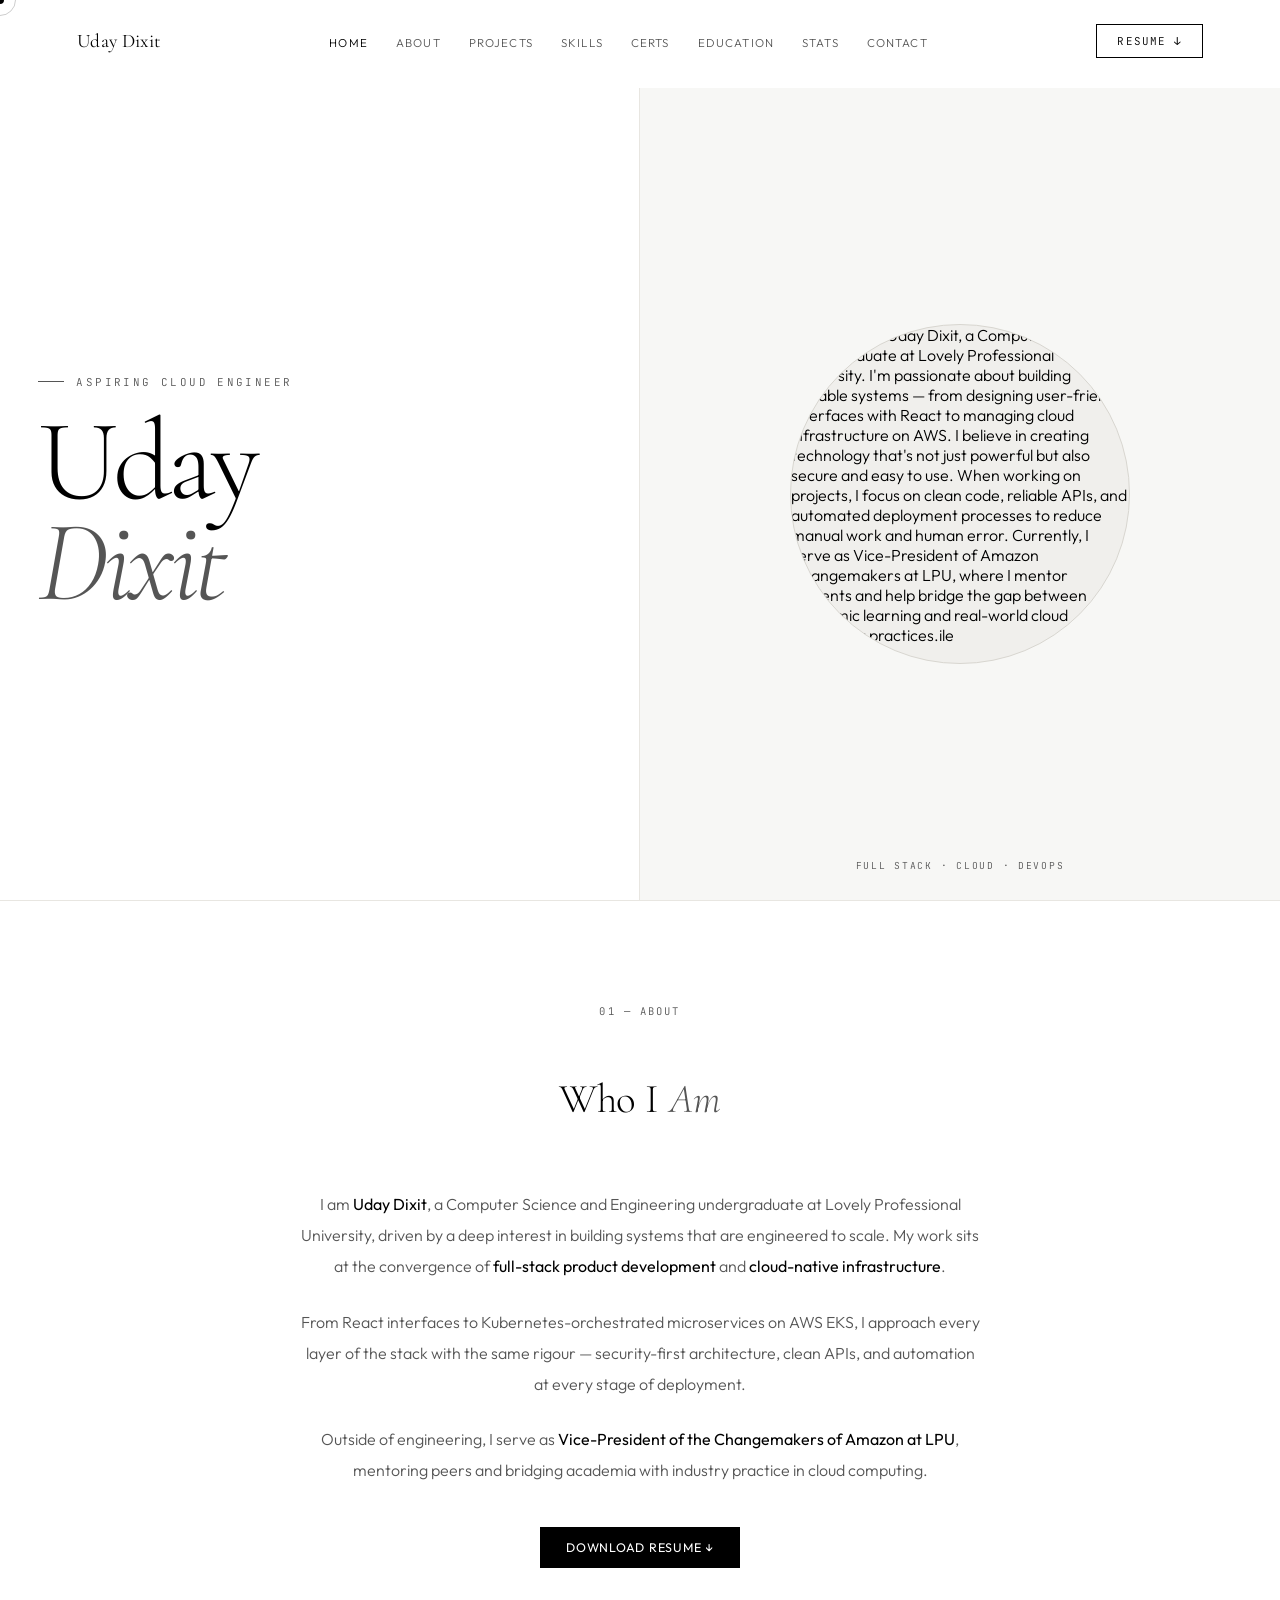
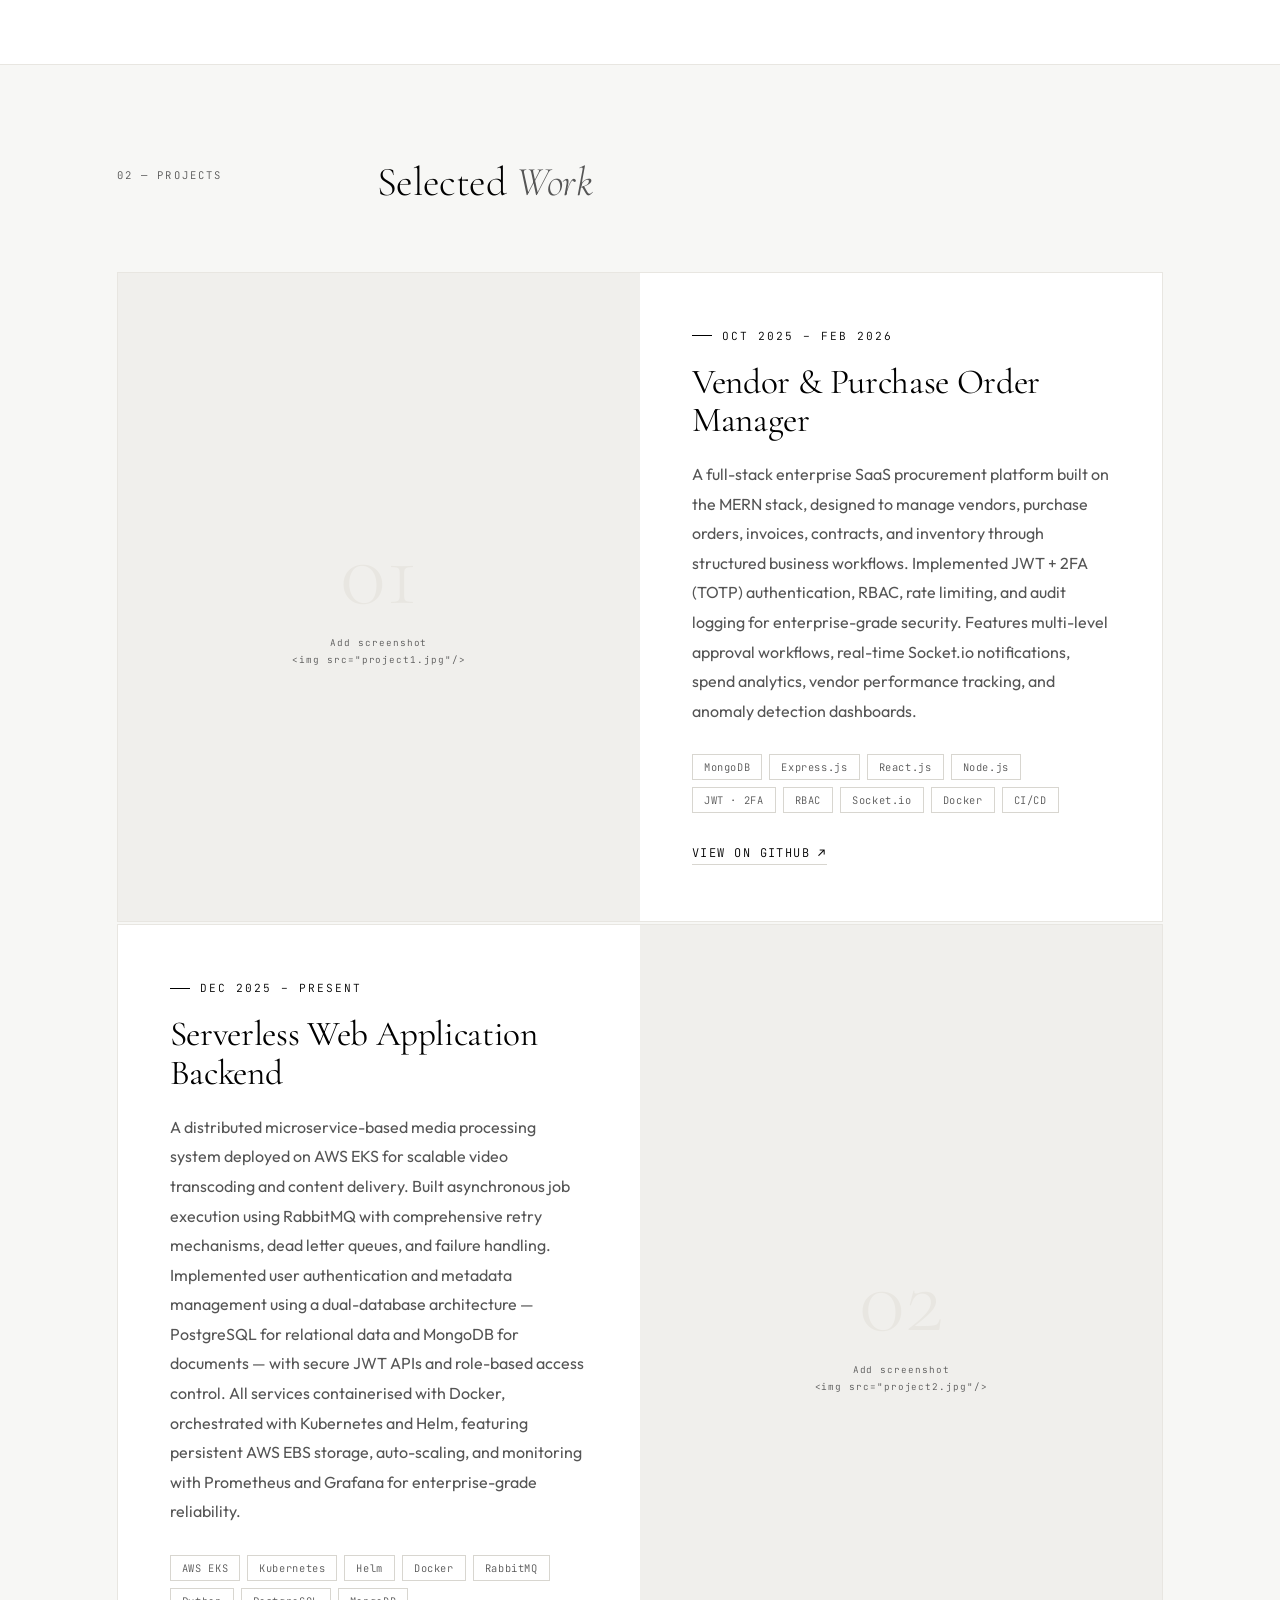
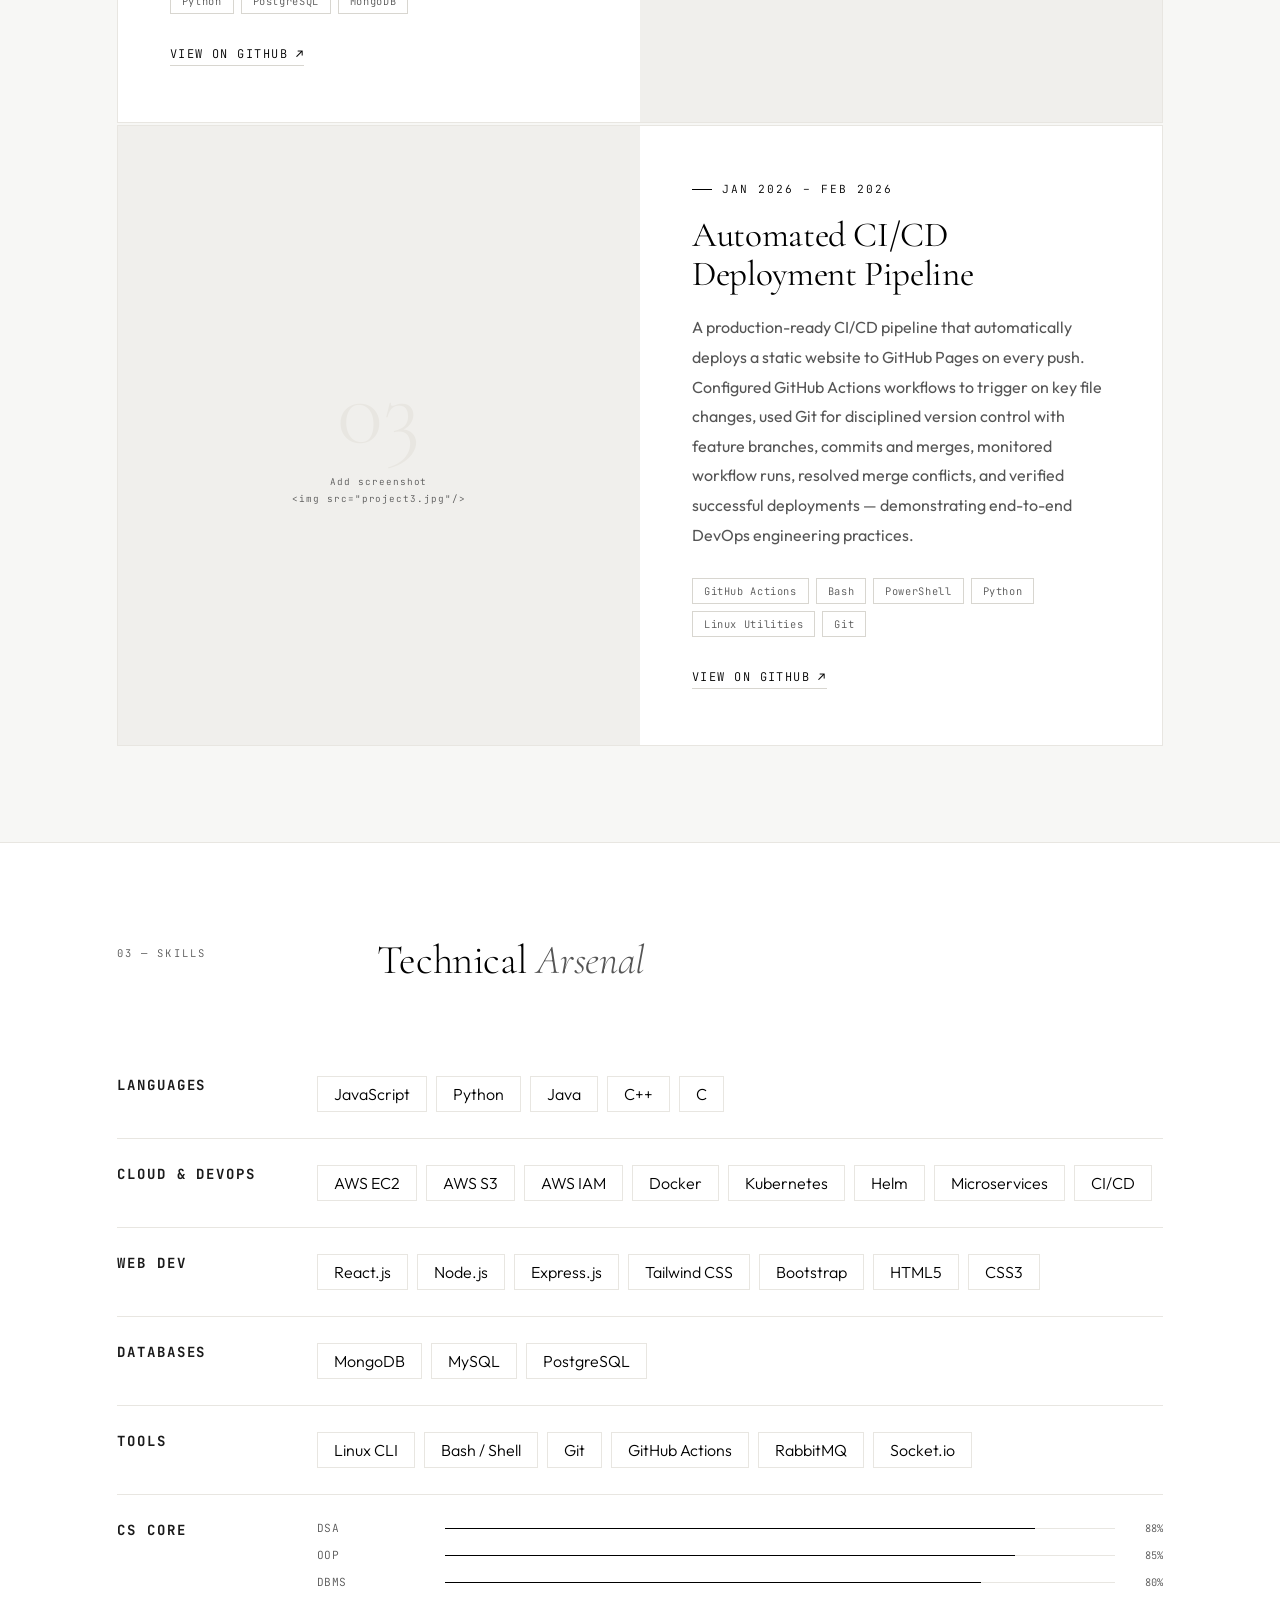
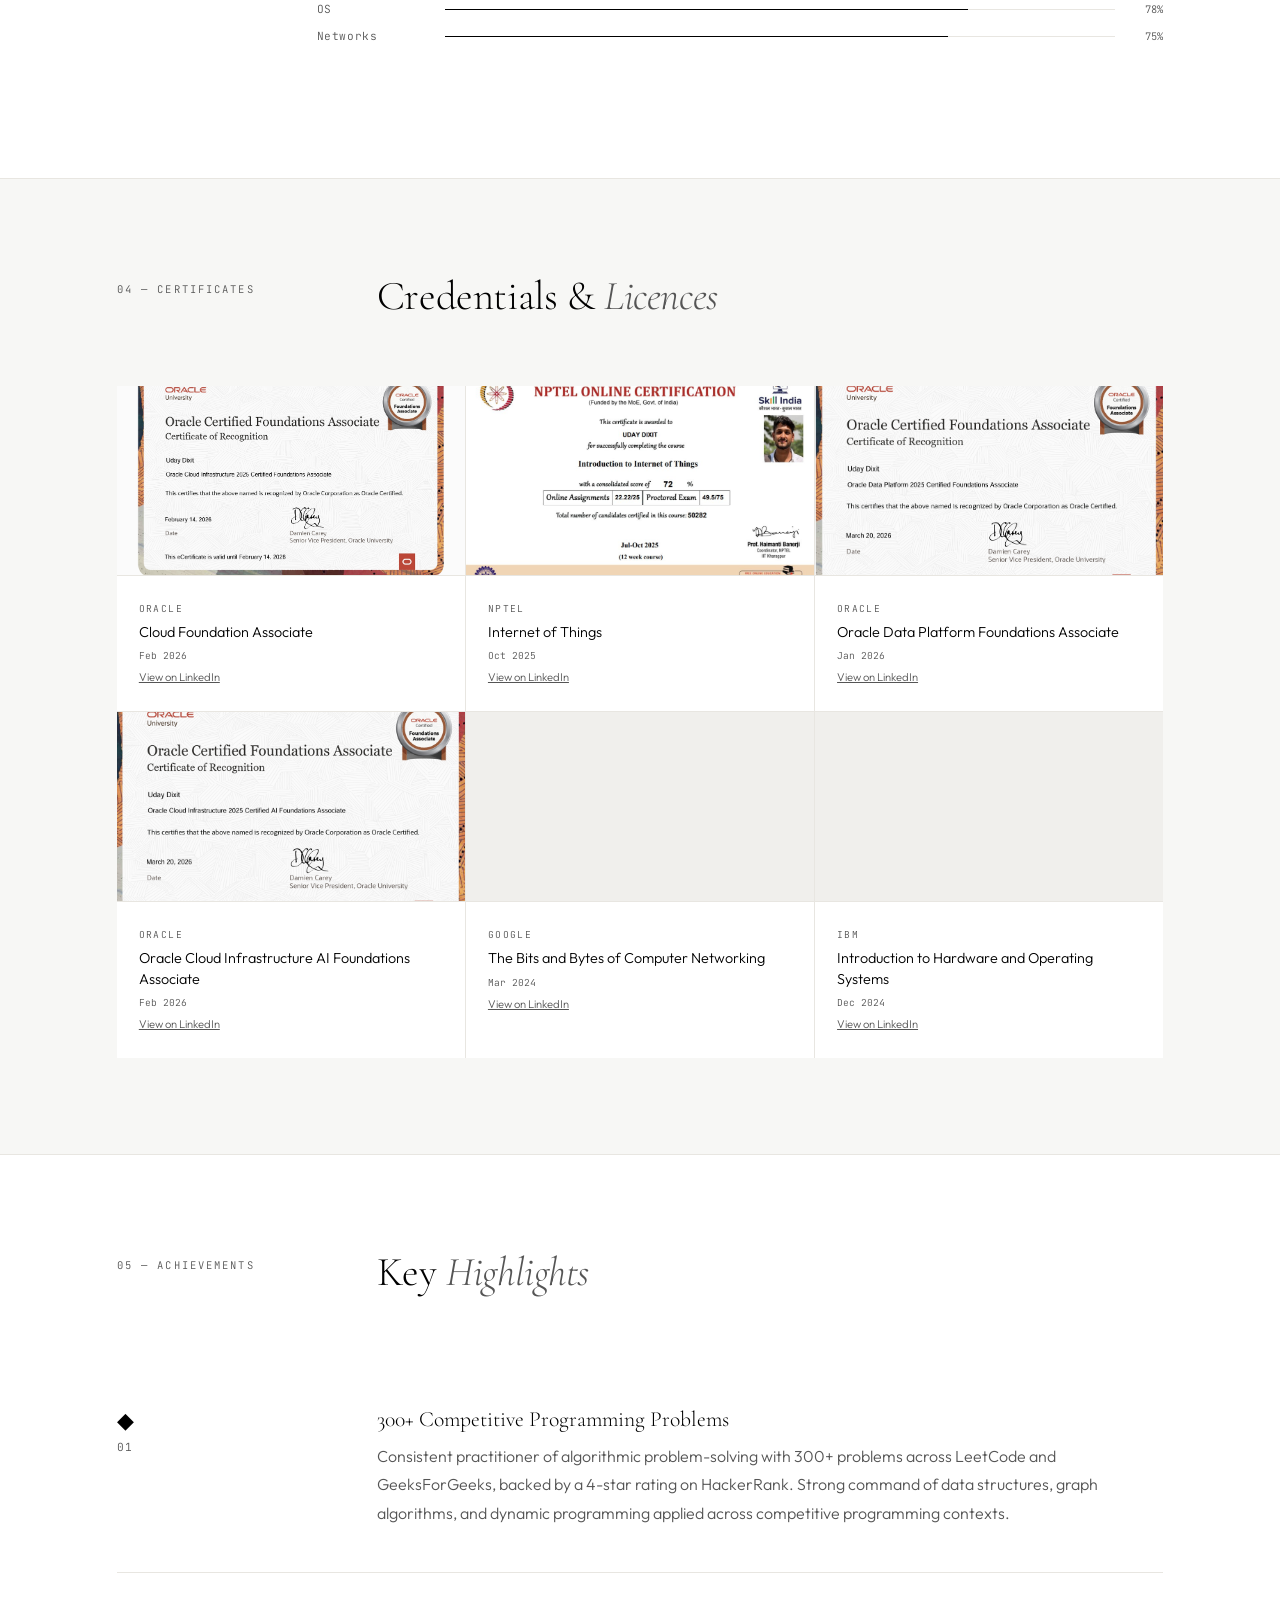
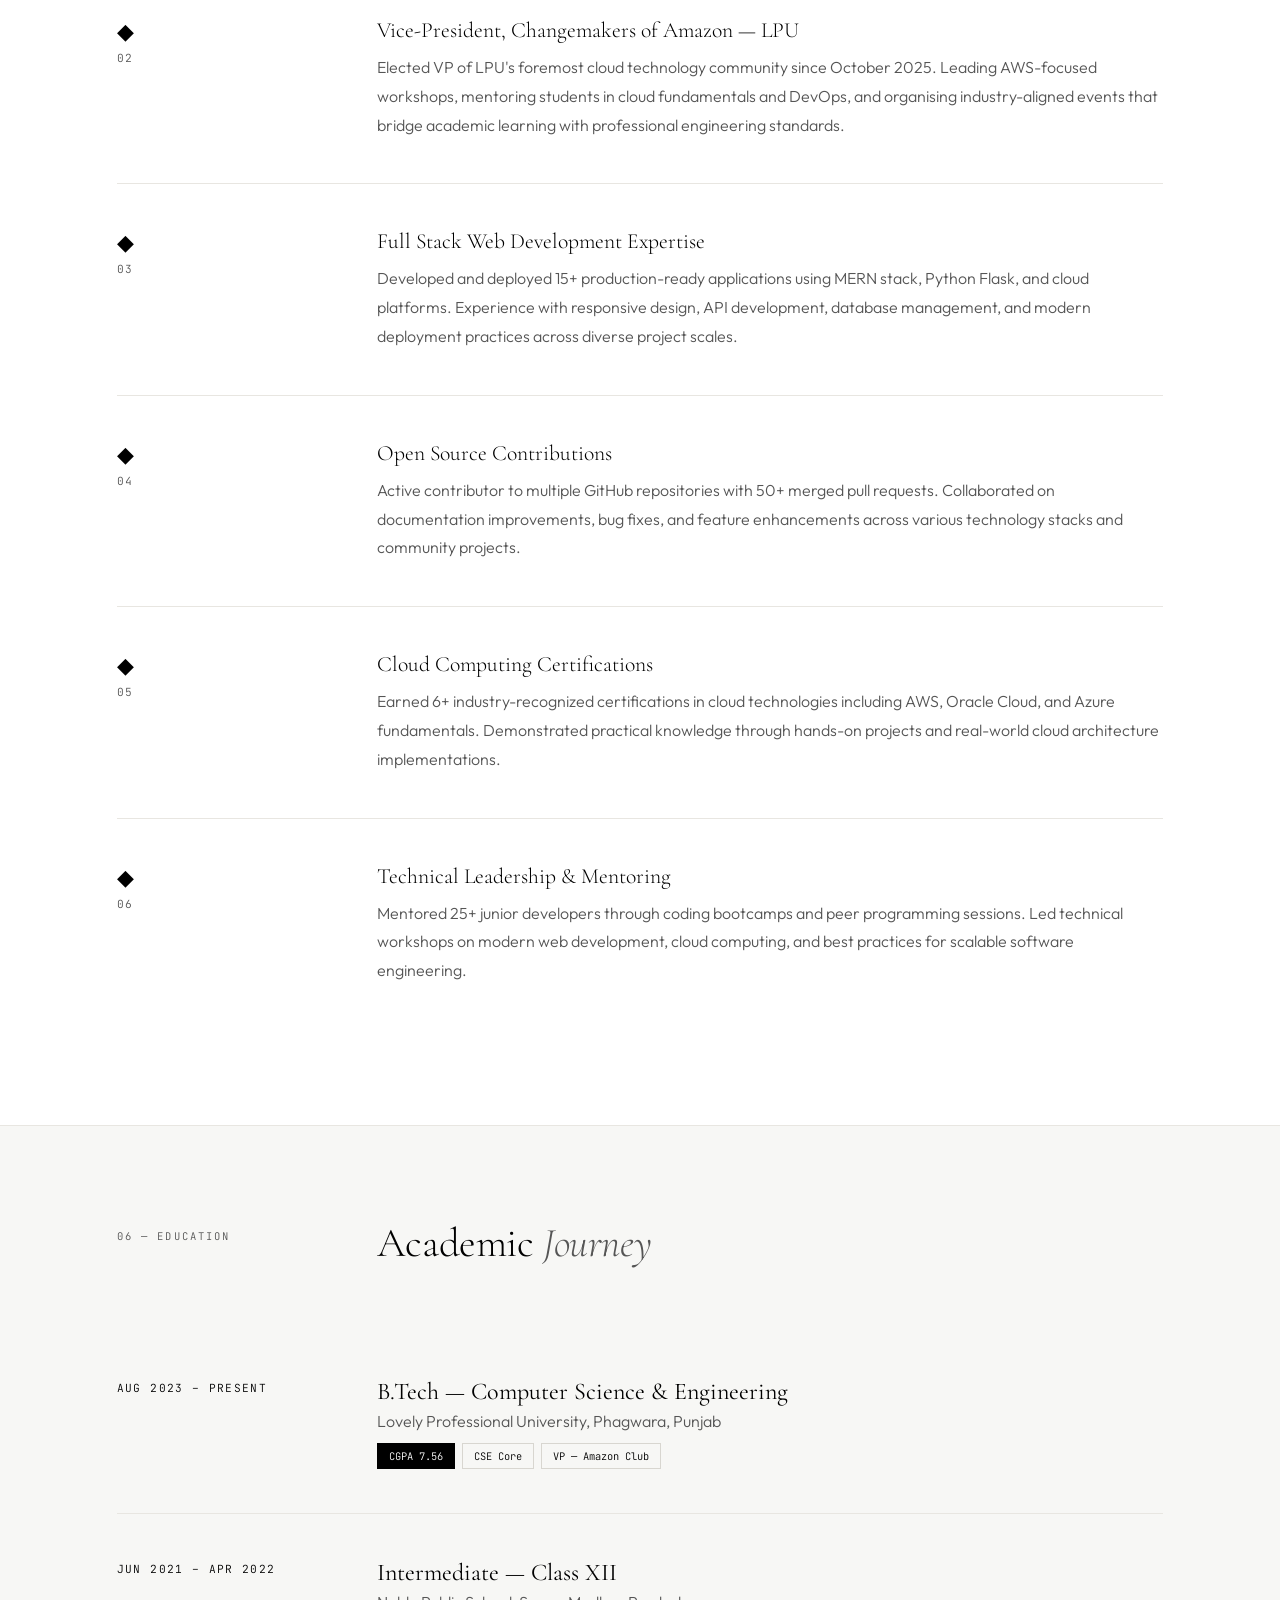
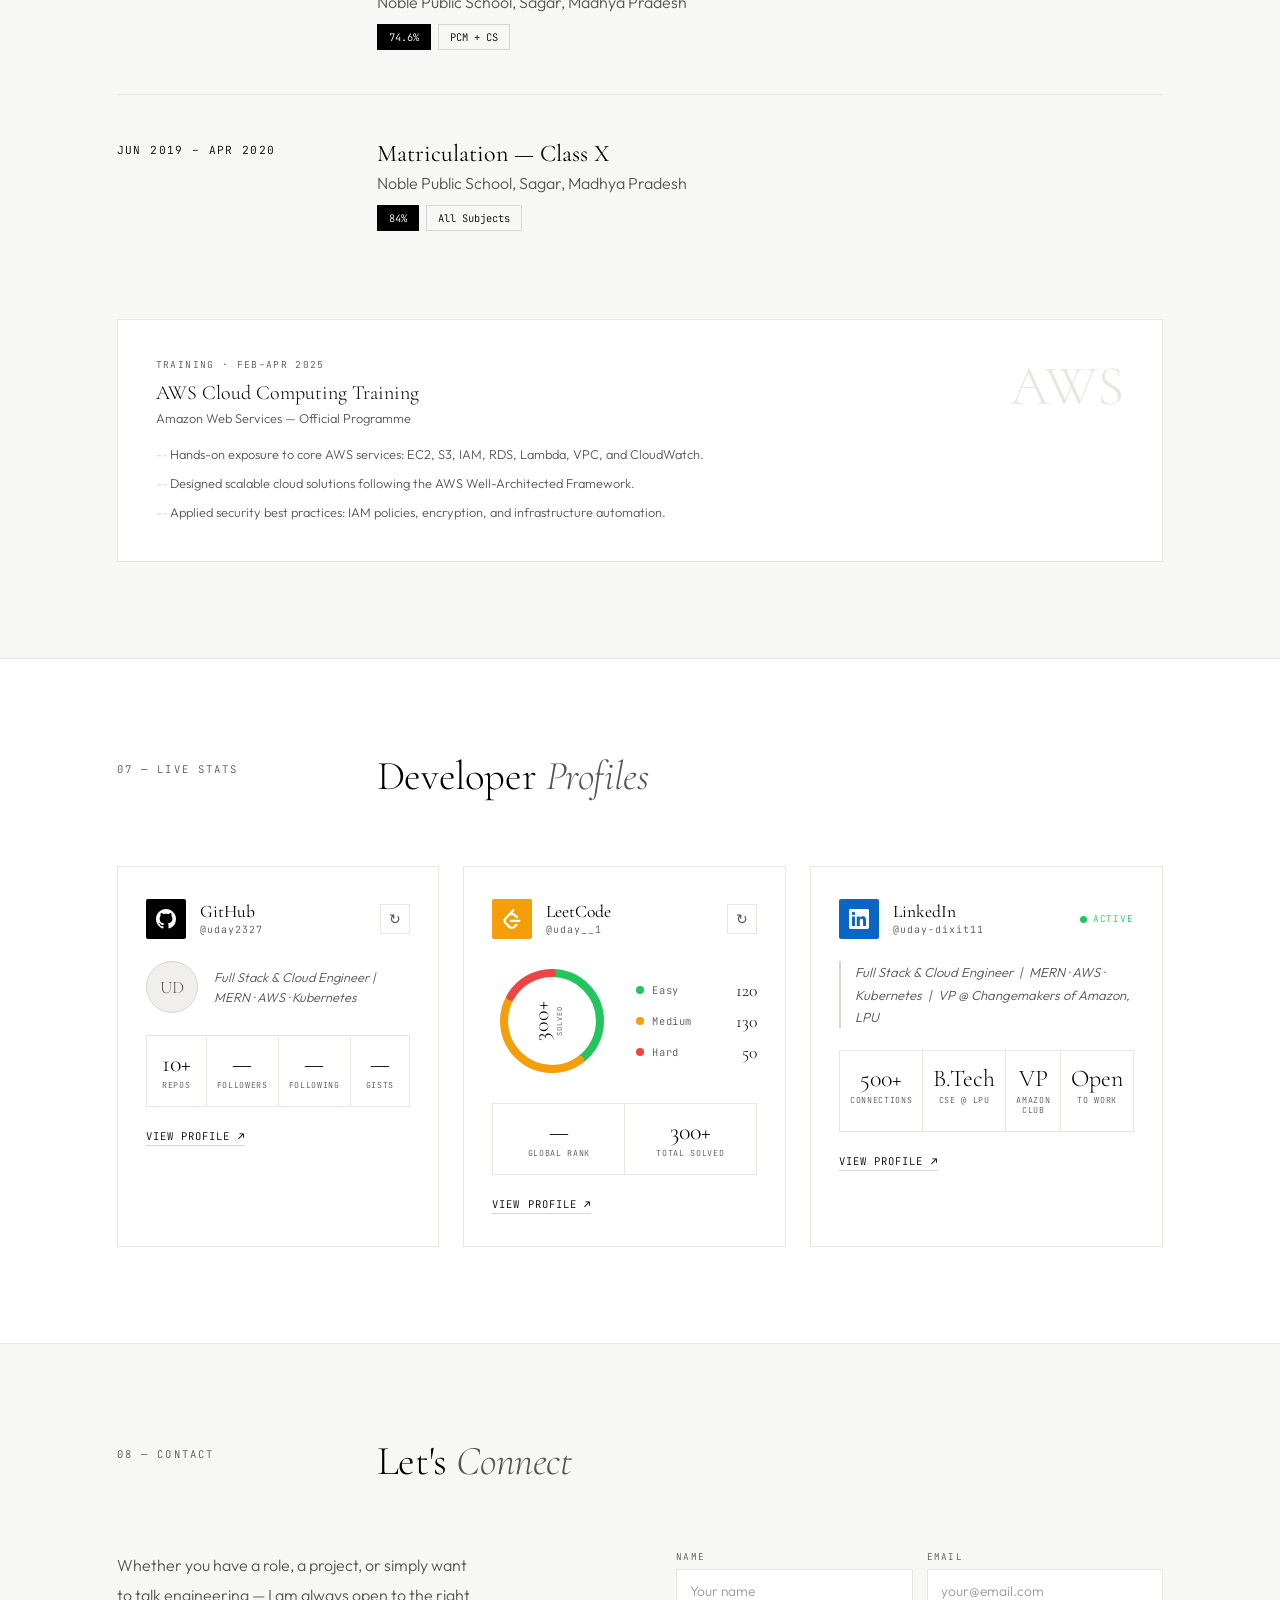
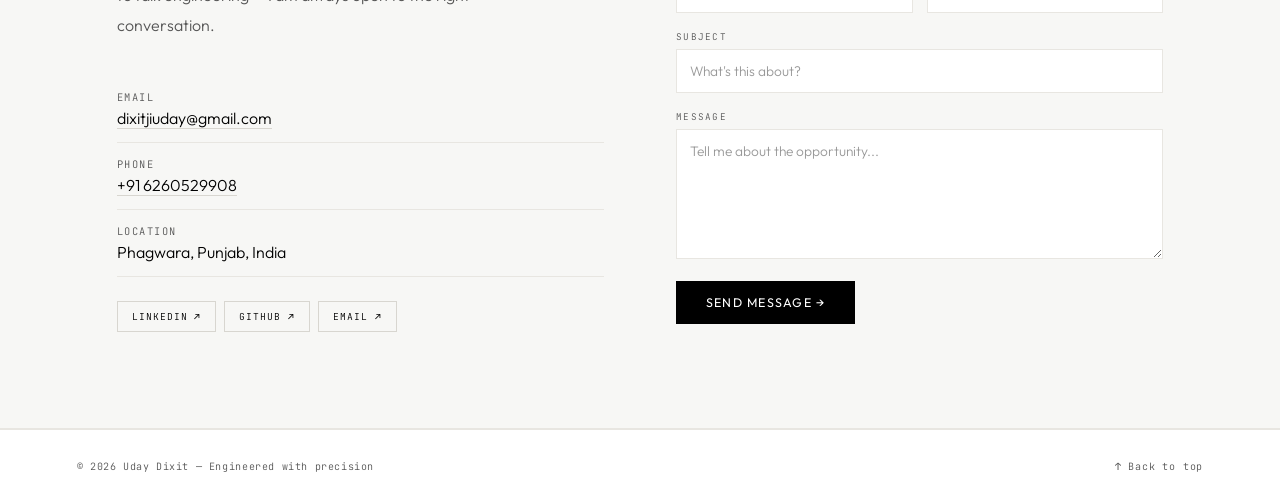
==== commit 36e89893: "added certficates" ====
--- a/index.html
+++ b/index.html
@@ -1,272 +1,50 @@
 <!DOCTYPE html>
 <html lang="en">
+
 <head>
-<meta charset="UTF-8"/>
-<meta name="viewport" content="width=device-width,initial-scale=1.0"/>
-<title>Uday Dixit — Engineer</title>
-<link rel="preconnect" href="https://fonts.googleapis.com"/>
-<link href="https://fonts.googleapis.com/css2?family=Cormorant+Garamond:ital,wght@0,300;0,400;1,300;1,400&family=Outfit:wght@300;400;500&family=JetBrains+Mono:wght@400;500&display=swap" rel="stylesheet"/>
-<style>
-:root{--white:#ffffff;--off:#f7f7f5;--off2:#f0efec;--line:#e8e6e1;--line2:#d8d6d0;--text:#000000;--muted:#555555;}
-*{margin:0;padding:0;box-sizing:border-box;}
-html{scroll-behavior:smooth;}
-body{background:var(--white);color:var(--text);font-family:'Outfit',sans-serif;font-weight:300;overflow-x:hidden;cursor:none;}
-.cur{position:fixed;width:8px;height:8px;background:var(--text);border-radius:50%;pointer-events:none;z-index:9999;transform:translate(-50%,-50%);}
-.cur-ring{position:fixed;width:32px;height:32px;border:1px solid rgba(0,0,0,.2);border-radius:50%;pointer-events:none;z-index:9998;transform:translate(-50%,-50%);transition:all .18s ease;}
-.cur-ring.big{width:50px;height:50px;border-color:rgba(0,0,0,.1);}
-#intro{position:fixed;inset:0;z-index:1000;background:var(--white);display:flex;align-items:center;justify-content:center;flex-direction:column;}
-#intro.hide{animation:iOut .9s cubic-bezier(.76,0,.24,1) forwards;}
-@keyframes iOut{0%{opacity:1;transform:translateY(0);}100%{opacity:0;transform:translateY(-100%);}}
-.intro-name{font-family:'Cormorant Garamond',serif;font-weight:300;font-size:clamp(3rem,10vw,8rem);letter-spacing:-.02em;color:var(--text);display:flex;overflow:hidden;}
-.il{display:inline-block;opacity:0;transform:translateY(80px);animation:liIn .7s cubic-bezier(.16,1,.3,1) forwards;}
-@keyframes liIn{to{opacity:1;transform:translateY(0);}}
-.intro-sub{font-family:'JetBrains Mono',monospace;font-size:.7rem;letter-spacing:.25em;color:var(--muted);text-transform:uppercase;opacity:0;margin-top:14px;animation:fUp .6s ease forwards;animation-delay:1.1s;}
-@keyframes fUp{from{opacity:0;transform:translateY(10px);}to{opacity:1;transform:translateY(0);}}
-nav{position:fixed;top:0;left:0;right:0;z-index:100;padding:24px 6%;display:flex;align-items:center;justify-content:space-between;background:rgba(255,255,255,.93);backdrop-filter:blur(14px);border-bottom:1px solid transparent;transition:border-color .3s;}
-nav.scrolled{border-color:var(--line);}
-.nav-brand{font-family:'Cormorant Garamond',serif;font-size:1.2rem;font-weight:400;letter-spacing:.02em;color:var(--text);text-decoration:none;}
-.nav-links{display:flex;align-items:center;gap:28px;list-style:none;}
-.nav-links a{font-size:.72rem;letter-spacing:.1em;text-transform:uppercase;color:var(--muted);text-decoration:none;transition:color .2s;}
-.nav-links a:hover,.nav-links a.active{color:var(--text);}
-.nav-cv{font-family:'JetBrains Mono',monospace;font-size:.68rem;letter-spacing:.1em;padding:9px 20px;border:1px solid var(--text);color:var(--text);text-decoration:none;transition:all .22s;text-transform:uppercase;}
-.nav-cv:hover{background:var(--text);color:var(--white);}
-.ham{display:none;flex-direction:column;gap:5px;cursor:pointer;z-index:200;}
-.ham span{width:22px;height:1.5px;background:var(--text);display:block;}
-#home{min-height:100vh;display:grid;grid-template-columns:1fr 1fr;border-bottom:1px solid var(--line);padding-top:88px;}
-.hl{padding:0 6%;display:flex;flex-direction:column;align-items:flex-start;justify-content:center;border-right:1px solid var(--line);}
-.h-eyebrow{font-family:'JetBrains Mono',monospace;font-size:.68rem;letter-spacing:.22em;color:var(--muted);text-transform:uppercase;margin-bottom:22px;display:flex;align-items:center;gap:12px;}
-.h-eyebrow::before{content:'';width:26px;height:1px;background:var(--muted);flex-shrink:0;}
-.hname{font-family:'Cormorant Garamond',serif;font-weight:300;font-size:clamp(5.5rem,9vw,11rem);line-height:.88;letter-spacing:-.04em;}
-.hname .fn{display:block;color:var(--text);}
-.hname .ln{display:block;font-style:italic;color:var(--muted);}
-.hr{background:var(--off);display:flex;align-items:center;justify-content:center;position:relative;overflow:hidden;min-height:calc(100vh - 88px);}
-.photo-wrap{width:340px;height:340px;border-radius:50%;overflow:hidden;border:1px solid var(--line2);flex-shrink:0;display:flex;align-items:center;justify-content:center;background:var(--off2);position:relative;}
-.hero-photo{width:100%;height:100%;object-fit:cover;object-position:center center;display:block;filter:grayscale(8%);}
-.photo-ph{width:100%;height:100%;background:var(--off2);display:flex;flex-direction:column;align-items:center;justify-content:center;gap:10px;position:absolute;z-index:-1;}
-.ph-init{font-family:'Cormorant Garamond',serif;font-size:4.5rem;font-weight:300;color:var(--line2);}
-.ph-hint{font-family:'JetBrains Mono',monospace;font-size:.52rem;color:var(--muted);letter-spacing:.08em;text-align:center;padding:0 32px;line-height:1.9;display:flex;align-items:center;justify-content:center;}
-.hr-lbl{position:absolute;bottom:28px;left:0;right:0;font-family:'JetBrains Mono',monospace;font-size:.6rem;letter-spacing:.18em;color:var(--muted);text-align:center;text-transform:uppercase;z-index:2;}
-section{border-bottom:1px solid var(--line);}
-.si{max-width:1200px;margin:0 auto;padding:96px 6%;}
-.sh{display:grid;grid-template-columns:200px 1fr;gap:60px;align-items:start;margin-bottom:68px;}
-.sn{font-family:'JetBrains Mono',monospace;font-size:.66rem;color:var(--muted);letter-spacing:.2em;text-transform:uppercase;padding-top:7px;}
-.stitle{font-family:'Cormorant Garamond',serif;font-weight:300;font-size:clamp(1.9rem,3.2vw,2.8rem);line-height:1.05;letter-spacing:-.01em;}
-.stitle em{font-style:italic;color:var(--muted);}
-.bd{display:inline-flex;align-items:center;gap:8px;background:var(--text);color:var(--white);font-family:'Outfit',sans-serif;font-size:.78rem;font-weight:400;padding:13px 26px;text-decoration:none;letter-spacing:.06em;text-transform:uppercase;transition:opacity .2s;}
-.bd:hover{opacity:.78;}
-#about{background:var(--white);}
-.about-body{max-width:680px;margin:0 auto;text-align:center;}
-.about-body p{font-size:1rem;line-height:1.95;color:var(--muted);font-weight:300;margin-bottom:24px;}
-.about-body p strong{color:var(--text);font-weight:400;}
-.about-dl{margin-top:40px;display:flex;justify-content:center;}
-#projects{background:var(--off);}
-.pl{display:flex;flex-direction:column;gap:2px;}
-.pcard{display:grid;grid-template-columns:1fr 1fr;min-height:480px;background:var(--white);border:1px solid var(--line);overflow:hidden;transition:box-shadow .3s;}
-.pcard:hover{box-shadow:0 8px 40px rgba(0,0,0,.07);}
-.pcard:nth-child(even){direction:rtl;}
-.pcard:nth-child(even)>*{direction:ltr;}
-.pimg{position:relative;overflow:hidden;background:var(--off2);display:flex;align-items:center;justify-content:center;min-height:480px;}
-.pimg img{width:100%;height:100%;object-fit:cover;object-position:center center;display:block;transition:transform .6s ease;}
-.pcard:hover .pimg img{transform:scale(1.04);}
-.pimg-ph{width:100%;height:100%;display:flex;flex-direction:column;align-items:center;justify-content:center;gap:14px;padding:40px;background:var(--off2);}
-.pimg-ph-num{font-family:'Cormorant Garamond',serif;font-size:6rem;font-weight:300;color:var(--line);line-height:1;}
-.pimg-ph-hint{font-family:'JetBrains Mono',monospace;font-size:.58rem;color:var(--muted);letter-spacing:.1em;text-align:center;line-height:1.8;}
-.pcontent{padding:56px 52px;display:flex;flex-direction:column;justify-content:center;}
-.pperiod{font-family:'JetBrains Mono',monospace;font-size:.7rem;color:var(--text);letter-spacing:.18em;text-transform:uppercase;margin-bottom:20px;display:flex;align-items:center;gap:10px;}
-.pperiod::before{content:'';width:20px;height:1px;background:var(--text);flex-shrink:0;}
-.ptitle{font-family:'Cormorant Garamond',serif;font-size:2.2rem;font-weight:400;color:var(--text);margin-bottom:20px;line-height:1.1;letter-spacing:-.01em;}
-.pdesc{font-size:1rem;line-height:1.85;color:var(--muted);font-weight:400;margin-bottom:28px;}
-.ptags{display:flex;flex-wrap:wrap;gap:7px;margin-bottom:32px;}
-.ptag{font-family:'JetBrains Mono',monospace;font-size:.65rem;color:var(--muted);border:1px solid var(--line2);padding:5px 11px;letter-spacing:.06em;}
-.plink{display:inline-flex;align-items:center;gap:8px;font-family:'JetBrains Mono',monospace;font-size:.75rem;color:var(--text);text-decoration:none;letter-spacing:.12em;text-transform:uppercase;border-bottom:1px solid var(--line2);padding-bottom:3px;transition:border-color .2s;align-self:flex-start;}
-.plink:hover{border-color:var(--text);}
-.plink-arrow{transition:transform .2s;}
-.plink:hover .plink-arrow{transform:translateX(4px);}
-#skills{background:var(--white);}
-.sktbl{width:100%;border-collapse:collapse;}
-.sktbl tr{border-bottom:1px solid var(--line);}
-.sktbl tr:last-child{border-bottom:none;}
-.sktbl td{padding:26px 0;vertical-align:top;}
-.skcat{font-family:'JetBrains Mono',monospace;font-size:14px;color:#1a1a1a;letter-spacing:.14em;text-transform:uppercase;width:200px;padding-top:28px;font-weight:700;}
-.skitems{display:flex;flex-wrap:wrap;gap:9px;}
-.skitem{font-size:1rem;color:var(--text);font-weight:300;border:1px solid var(--line);padding:7px 16px;transition:all .2s;}
-.skitem:hover{background:var(--off);border-color:var(--line2);}
-.brrow{display:flex;align-items:center;gap:18px;margin-bottom:13px;}
-.brlbl{font-family:'JetBrains Mono',monospace;font-size:.7rem;color:var(--muted);width:110px;letter-spacing:.05em;}
-.brtrack{flex:1;height:1px;background:var(--line);}
-.brfill{height:1px;background:var(--text);width:0;transition:width 1.4s cubic-bezier(.16,1,.3,1);}
-.brpct{font-family:'JetBrains Mono',monospace;font-size:.65rem;color:var(--muted);width:30px;text-align:right;}
-#certificates{background:var(--off);}
-.cgrid{display:grid;grid-template-columns:repeat(3,1fr);gap:1px;background:var(--line);}
-.cc{background:var(--white);overflow:hidden;transition:background .2s;}
-.cc:hover{background:var(--off2);}
-.cimg{height:190px;overflow:hidden;background:var(--off2);display:flex;align-items:center;justify-content:center;border-bottom:1px solid var(--line);}
-.cimg img{width:100%;height:100%;object-fit:cover;object-position:center center;filter:grayscale(10%);}
-.cph{font-family:'Cormorant Garamond',serif;font-size:3rem;font-weight:300;color:var(--line2);}
-.cinfo{padding:26px 22px;}
-.corg{font-family:'JetBrains Mono',monospace;font-size:.6rem;color:var(--muted);letter-spacing:.14em;text-transform:uppercase;margin-bottom:7px;}
-.cname{font-size:.9rem;color:var(--text);line-height:1.4;margin-bottom:7px;}
-.cdate{font-family:'JetBrains Mono',monospace;font-size:.6rem;color:var(--muted);}
-.cnote{font-family:'JetBrains Mono',monospace;font-size:.58rem;color:var(--muted);letter-spacing:.06em;margin-top:28px;padding:10px 14px;border:1px dashed var(--line2);display:inline-block;line-height:1.6;}
-#achievements{background:var(--white);}
-.achl{display:flex;flex-direction:column;}
-.achr{display:grid;grid-template-columns:200px 1fr;gap:60px;align-items:start;padding:44px 0;border-bottom:1px solid var(--line);}
-.achr:last-child{border-bottom:none;}
-.achidx{font-family:'JetBrains Mono',monospace;font-size:.7rem;color:var(--muted);letter-spacing:.15em;}
-.achico{font-size:1.4rem;margin-bottom:6px;}
-.acht{font-family:'Cormorant Garamond',serif;font-size:1.35rem;font-weight:300;color:var(--text);margin-bottom:10px;}
-.achd{font-size:1rem;line-height:1.8;color:var(--muted);font-weight:300;}
-#education{background:var(--off);}
-.edl{display:flex;flex-direction:column;}
-.edr{display:grid;grid-template-columns:200px 1fr;gap:60px;padding:44px 0;border-bottom:1px solid var(--line);align-items:start;}
-.edr:last-child{border-bottom:none;}
-.edper{font-family:'JetBrains Mono',monospace;font-size:.7rem;color:var(--text);letter-spacing:.12em;text-transform:uppercase;padding-top:4px;}
-.eddeg{font-family:'Cormorant Garamond',serif;font-size:1.5rem;font-weight:400;color:var(--text);margin-bottom:5px;}
-.edsch{font-size:1rem;color:var(--muted);margin-bottom:12px;}
-.edbadges{display:flex;gap:7px;flex-wrap:wrap;}
-.edbadge{font-family:'JetBrains Mono',monospace;font-size:.65rem;border:1px solid var(--line2);padding:5px 11px;color:var(--text);}
-.edbadge.hi{background:var(--text);color:var(--white);border-color:var(--text);}
-.tblock{background:var(--white);border:1px solid var(--line);padding:38px;margin-top:44px;display:grid;grid-template-columns:1fr auto;gap:36px;align-items:start;}
-.tlbl{font-family:'JetBrains Mono',monospace;font-size:.6rem;color:var(--muted);letter-spacing:.14em;text-transform:uppercase;margin-bottom:10px;}
-.ttitle{font-family:'Cormorant Garamond',serif;font-size:1.25rem;font-weight:300;margin-bottom:5px;}
-.torg{font-size:.8rem;color:var(--muted);margin-bottom:18px;}
-.tpts{list-style:none;display:flex;flex-direction:column;gap:8px;}
-.tpts li{font-size:.8rem;color:var(--muted);padding-left:14px;position:relative;line-height:1.65;}
-.tpts li::before{content:'--';position:absolute;left:0;color:var(--line2);}
-.tyr{font-family:'Cormorant Garamond',serif;font-size:3.5rem;font-weight:300;color:var(--line);line-height:1;}
-#profiles{background:var(--white);}
-.stats-grid{display:grid;grid-template-columns:repeat(3,1fr);gap:24px;}
-.scard{background:var(--white);border:1px solid var(--line);padding:32px 28px;display:flex;flex-direction:column;gap:22px;transition:box-shadow .3s,border-color .3s;}
-.scard:hover{box-shadow:0 6px 32px rgba(0,0,0,.07);border-color:var(--line2);}
-.scard-head{display:flex;align-items:center;gap:14px;}
-.scard-icon{width:40px;height:40px;flex-shrink:0;background:var(--text);display:flex;align-items:center;justify-content:center;border-radius:2px;}
-.scard-icon svg{width:20px;height:20px;fill:var(--white);}
-.scard-icon-lc{background:#f59e0b;}
-.scard-icon-li{background:#0A66C2;}
-.scard-platform{font-family:'Cormorant Garamond',serif;font-size:1.1rem;font-weight:400;color:var(--text);line-height:1;}
-.scard-user{font-family:'JetBrains Mono',monospace;font-size:.62rem;color:var(--muted);letter-spacing:.1em;margin-top:3px;}
-.scard-refresh{margin-left:auto;background:none;border:1px solid var(--line);width:30px;height:30px;cursor:pointer;font-size:.9rem;color:var(--muted);transition:all .2s;display:flex;align-items:center;justify-content:center;flex-shrink:0;}
-.scard-refresh:hover{border-color:var(--text);color:var(--text);transform:rotate(180deg);}
-.scard-live-dot{margin-left:auto;display:flex;align-items:center;gap:6px;}
-.scard-avatar-row{display:flex;align-items:center;gap:16px;}
-.scard-avatar{width:52px;height:52px;border-radius:50%;object-fit:cover;object-position:center center;flex-shrink:0;border:1px solid var(--line2);}
-.scard-avatar-ph{width:52px;height:52px;border-radius:50%;background:var(--off2);border:1px solid var(--line2);display:flex;align-items:center;justify-content:center;font-family:'Cormorant Garamond',serif;font-size:1.1rem;font-weight:300;color:var(--muted);flex-shrink:0;}
-.scard-bio{font-size:.8rem;color:var(--muted);line-height:1.6;font-weight:300;font-style:italic;}
-.scard-stats{display:grid;grid-template-columns:repeat(4,1fr);gap:0;border-top:1px solid var(--line);border-left:1px solid var(--line);}
-.sstat{padding:16px 10px;border-right:1px solid var(--line);border-bottom:1px solid var(--line);text-align:center;}
-.sstat-n{font-family:'Cormorant Garamond',serif;font-size:1.5rem;font-weight:300;color:var(--text);line-height:1;}
-.sstat-l{font-family:'JetBrains Mono',monospace;font-size:.52rem;color:var(--muted);letter-spacing:.08em;margin-top:4px;text-transform:uppercase;}
-.scard-link{font-family:'JetBrains Mono',monospace;font-size:.66rem;color:var(--text);text-decoration:none;letter-spacing:.1em;text-transform:uppercase;border-bottom:1px solid var(--line2);padding-bottom:2px;transition:border-color .2s;align-self:flex-start;}
-.scard-link:hover{border-color:var(--text);}
-.lc-donut-wrap{display:flex;align-items:center;gap:24px;}
-.lc-donut{width:120px;height:120px;flex-shrink:0;transform:rotate(-90deg);}
-.lc-legend{display:flex;flex-direction:column;gap:10px;flex:1;}
-.lc-leg-item{display:flex;align-items:center;gap:8px;}
-.lc-dot{width:8px;height:8px;border-radius:50%;flex-shrink:0;}
-.lc-leg-lbl{font-family:'JetBrains Mono',monospace;font-size:.65rem;color:var(--muted);letter-spacing:.06em;flex:1;}
-.lc-leg-num{font-family:'Cormorant Garamond',serif;font-size:1.1rem;font-weight:300;color:var(--text);}
-.lc-extra-stats{grid-template-columns:1fr 1fr;}
-.li-headline{font-size:.82rem;color:var(--muted);line-height:1.7;font-weight:300;border-left:2px solid var(--line2);padding-left:14px;font-style:italic;}
-.adot{width:7px;height:7px;border-radius:50%;background:#22c55e;animation:pulse 2s infinite;display:inline-block;}
-@keyframes pulse{0%,100%{opacity:1;}50%{opacity:.3;}}
-@keyframes shimmer{0%{background-position:-400px 0}100%{background-position:400px 0}}
-.skeleton{background:linear-gradient(90deg,var(--off) 25%,var(--off2) 50%,var(--off) 75%);background-size:800px 100%;animation:shimmer 1.4s infinite;color:transparent !important;pointer-events:none;}
-#contact{background:var(--off);}
-.cgrd{display:grid;grid-template-columns:1fr 1fr;gap:72px;align-items:start;}
-.cl p{font-size:1rem;line-height:1.85;color:var(--muted);font-weight:300;max-width:360px;margin-bottom:36px;}
-.cir{padding:14px 0;border-bottom:1px solid var(--line);}
-.cilbl{font-family:'JetBrains Mono',monospace;font-size:.65rem;color:var(--muted);letter-spacing:.14em;text-transform:uppercase;margin-bottom:4px;}
-.cival{font-size:1rem;color:var(--text);}
-.cival a{color:var(--text);text-decoration:none;border-bottom:1px solid var(--line2);transition:border-color .2s;}
-.cival a:hover{border-color:var(--text);}
-.socrow{display:flex;gap:8px;margin-top:24px;}
-.sbtn{font-family:'JetBrains Mono',monospace;font-size:.6rem;letter-spacing:.1em;text-transform:uppercase;border:1px solid var(--line2);padding:8px 14px;color:var(--text);text-decoration:none;transition:all .2s;}
-.sbtn:hover{background:var(--text);color:var(--white);border-color:var(--text);}
-.cform{display:flex;flex-direction:column;}
-.fg{display:flex;flex-direction:column;gap:6px;margin-bottom:18px;}
-.frow2{display:grid;grid-template-columns:1fr 1fr;gap:14px;}
-.flbl{font-family:'JetBrains Mono',monospace;font-size:.58rem;color:var(--muted);letter-spacing:.14em;text-transform:uppercase;}
-.finput,.ftarea{background:var(--white);border:1px solid var(--line);color:var(--text);font-family:'Outfit',sans-serif;font-size:.86rem;font-weight:300;padding:12px 13px;outline:none;transition:border-color .2s;width:100%;}
-.finput:focus,.ftarea:focus{border-color:var(--text);}
-.finput::placeholder,.ftarea::placeholder{color:var(--muted);opacity:.6;}
-.ftarea{resize:vertical;min-height:130px;}
-.fsub{background:var(--text);color:var(--white);font-family:'Outfit',sans-serif;font-size:.78rem;font-weight:400;letter-spacing:.1em;text-transform:uppercase;padding:14px 30px;border:none;cursor:pointer;transition:opacity .2s;margin-top:4px;align-self:flex-start;}
-.fsub:hover{opacity:.75;}
-.fstat{font-family:'JetBrains Mono',monospace;font-size:.66rem;padding:11px 13px;margin-top:10px;display:none;letter-spacing:.05em;}
-.fstat.ok{display:block;border:1px solid #22c55e;color:#16a34a;background:#f0fdf4;}
-.fstat.err{display:block;border:1px solid #ef4444;color:#b91c1c;background:#fef2f2;}
-footer{padding:30px 6%;display:flex;justify-content:space-between;align-items:center;border-top:1px solid var(--line);flex-wrap:wrap;gap:10px;}
-.fc{font-family:'JetBrains Mono',monospace;font-size:.63rem;color:var(--muted);letter-spacing:.06em;}
-.ftop{font-family:'JetBrains Mono',monospace;font-size:.63rem;color:var(--muted);text-decoration:none;letter-spacing:.08em;transition:color .2s;}
-.ftop:hover{color:var(--text);}
-.reveal{opacity:0;transform:translateY(22px);transition:opacity .72s ease,transform .72s ease;}
-.reveal.on{opacity:1;transform:none;}
-@media(max-width:1024px){
-  #home{grid-template-columns:1fr;}
-  .hl{min-height:50vh;border-right:none;border-bottom:1px solid var(--line);justify-content:center;padding:60px 5%;}
-  .hr{min-height:60vh;}
-  .photo-wrap{width:260px;height:260px;}
-  .pcard{grid-template-columns:1fr;}
-  .pcard:nth-child(even){direction:ltr;}
-  .pimg{min-height:280px;}
-  .cgrd{grid-template-columns:1fr;gap:44px;}
-  .cgrid{grid-template-columns:1fr 1fr;}
-  .sh{grid-template-columns:120px 1fr;gap:28px;}
-  .stats-grid{grid-template-columns:1fr;}
-  .achr,.edr{grid-template-columns:1fr;gap:10px;}
-}
-@media(max-width:768px){
-  nav{padding:18px 5%;}
-  .nav-links{display:none;position:fixed;top:0;right:0;bottom:0;width:210px;background:var(--white);border-left:1px solid var(--line);flex-direction:column;padding:88px 28px;gap:22px;transform:translateX(100%);transition:transform .3s;}
-  .nav-links.open{display:flex;transform:translateX(0);}
-  .ham{display:flex;}
-  .nav-cv{display:none;}
-  .cgrid{grid-template-columns:1fr;}
-  .hname{font-size:3.8rem;}
-  .pcontent{padding:36px 28px;}
-  .ptitle{font-size:1.8rem;}
-  .frow2{grid-template-columns:1fr;}
-  .tblock{grid-template-columns:1fr;}
-  .tyr{display:none;}
-  .si{padding:66px 5%;}
-  .sh{grid-template-columns:1fr;gap:6px;margin-bottom:44px;}
-  .scard-stats{grid-template-columns:repeat(2,1fr);}
-}
-</style>
+  <meta charset="UTF-8" />
+  <meta name="viewport" content="width=device-width,initial-scale=1.0" />
+  <title>Uday Dixit — Engineer</title>
+  <link rel="preconnect" href="https://fonts.googleapis.com" />
+  <link
+    href="https://fonts.googleapis.com/css2?family=Cormorant+Garamond:ital,wght@0,300;0,400;1,300;1,400&family=Outfit:wght@300;400;500&family=JetBrains+Mono:wght@400;500&display=swap"
+    rel="stylesheet" />
+  <link rel="stylesheet" href="styles.css">
 </head>
+
 <body>
-<div class="cur" id="cur"></div>
-<div class="cur-ring" id="cr"></div>
-<div id="intro">
-  <div class="intro-name" id="iname"></div>
-  <div class="intro-sub">Full Stack &amp; Cloud Engineer</div>
-</div>
-<nav id="nav">
-  <a class="nav-brand" href="#home">Uday Dixit</a>
-  <ul class="nav-links" id="nl">
-    <li><a href="#home">Home</a></li>
-    <li><a href="#about">About</a></li>
-    <li><a href="#projects">Projects</a></li>
-    <li><a href="#skills">Skills</a></li>
-    <li><a href="#certificates">Certs</a></li>
-    <li><a href="#education">Education</a></li>
-    <li><a href="#profiles">Stats</a></li>
-    <li><a href="#contact">Contact</a></li>
-  </ul>
-  <a class="nav-cv" id="resumeBtn" href="#">Resume &#8595;</a>
-  <div class="ham" id="ham"><span></span><span></span><span></span></div>
-</nav>
-<section id="home">
-  <div class="hl">
-    <div class="h-eyebrow reveal">Aspiring Cloud Engineer</div>
-    <h1 class="hname reveal">
-      <span class="fn">Uday</span>
-      <span class="ln">Dixit</span>
-    </h1>
+  <div class="cur" id="cur"></div>
+  <div class="cur-ring" id="cr"></div>
+  <div id="intro">
+    <div class="intro-name" id="iname"></div>
+    <div class="intro-sub">Full Stack &amp; Cloud Engineer</div>
   </div>
-  <div class="hr">
-    <div class="photo-wrap">
-      <img class="hero-photo" src="images/Gemini_Generated_Image_amu9woamu9woamu9.png" alt="Prof      Hi, I'm Uday Dixit, a Computer Science undergraduate at Lovely Professional University. 
+  <nav id="nav">
+    <a class="nav-brand" href="#home">Uday Dixit</a>
+    <ul class="nav-links" id="nl">
+      <li><a href="#home">Home</a></li>
+      <li><a href="#about">About</a></li>
+      <li><a href="#projects">Projects</a></li>
+      <li><a href="#skills">Skills</a></li>
+      <li><a href="#certificates">Certs</a></li>
+      <li><a href="#education">Education</a></li>
+      <li><a href="#profiles">Stats</a></li>
+      <li><a href="#contact">Contact</a></li>
+    </ul>
+    <a class="nav-cv" id="resumeBtn" href="#">Resume &#8595;</a>
+    <div class="ham" id="ham"><span></span><span></span><span></span></div>
+  </nav>
+  <section id="home">
+    <div class="hl">
+      <div class="h-eyebrow reveal">Aspiring Cloud Engineer</div>
+      <h1 class="hname reveal">
+        <span class="fn">Uday</span>
+        <span class="ln">Dixit</span>
+      </h1>
+    </div>
+    <div class="hr">
+      <div class="photo-wrap">
+        <img class="hero-photo" src="images/Gemini_Generated_Image_amu9woamu9woamu9.png" alt="Prof      Hi, I'm Uday Dixit, a Computer Science undergraduate at Lovely Professional University. 
       I'm passionate about building scalable systems — from designing user-friendly interfaces 
       with React to managing cloud infrastructure on AWS.
       
@@ -275,340 +53,582 @@
       processes to reduce manual work and human error.
       
       Currently, I serve as Vice-President of Amazon Changemakers at LPU, where I mentor students 
-      and help bridge the gap between academic learning and real-world cloud computing practices.ile"/>
-    </div>
-    <div class="hr-lbl">Full Stack &middot; Cloud &middot; DevOps</div>
-  </div>
-</section>
-<section id="about">
-  <div class="si">
-    <div class="sh reveal" style="grid-template-columns:1fr;text-align:center;justify-items:center;">
-      <div class="sn">01 &mdash; About</div>
-      <h2 class="stitle">Who I <em>Am</em></h2>
-    </div>
-    <div class="about-body reveal">
-      <p>I am <strong>Uday Dixit</strong>, a Computer Science and Engineering undergraduate at Lovely Professional University, driven by a deep interest in building systems that are engineered to scale. My work sits at the convergence of <strong>full-stack product development</strong> and <strong>cloud-native infrastructure</strong>.</p>
-      <p>From React interfaces to Kubernetes-orchestrated microservices on AWS EKS, I approach every layer of the stack with the same rigour &mdash; security-first architecture, clean APIs, and automation at every stage of deployment.</p>
-      <p>Outside of engineering, I serve as <strong>Vice-President of the Changemakers of Amazon at LPU</strong>, mentoring peers and bridging academia with industry practice in cloud computing.</p>
-      <div class="about-dl">
-        <a class="bd" href="UdayCV-RT.pdf" download>Download Resume &#8595;</a>
-      </div>
-    </div>
-  </div>
-</section>
-<section id="projects">
-  <div class="si">
-    <div class="sh reveal">
-      <div class="sn">02 &mdash; Projects</div>
-      <h2 class="stitle">Selected <em>Work</em></h2>
-    </div>
-    <div class="pl">
-      <div class="pcard reveal">
-        <div class="pimg">
-          <div class="pimg-ph"><div class="pimg-ph-num">01</div><div class="pimg-ph-hint">Add screenshot<br/>&lt;img src="project1.jpg"/&gt;</div></div>
-        </div>
-        <div class="pcontent">
-          <div class="pperiod">Oct 2025 &ndash; Feb 2026</div>
-          <div class="ptitle">Vendor &amp; Purchase Order Manager</div>
-          <p class="pdesc">A full-stack enterprise SaaS procurement platform built on the MERN stack, designed to manage vendors, purchase orders, invoices, contracts, and inventory through structured business workflows. Implemented JWT + 2FA (TOTP) authentication, RBAC, rate limiting, and audit logging for enterprise-grade security. Features multi-level approval workflows, real-time Socket.io notifications, spend analytics, vendor performance tracking, and anomaly detection dashboards.</p>
-          <div class="ptags"><span class="ptag">MongoDB</span><span class="ptag">Express.js</span><span class="ptag">React.js</span><span class="ptag">Node.js</span><span class="ptag">JWT &middot; 2FA</span><span class="ptag">RBAC</span><span class="ptag">Socket.io</span><span class="ptag">Docker</span><span class="ptag">CI/CD</span></div>
-          <a class="plink" href="https://github.com/uday2327" target="_blank">View on GitHub <span class="plink-arrow">&#8599;</span></a>
-        </div>
-      </div>
-      <div class="pcard reveal">
-        <div class="pimg">
-          <div class="pimg-ph"><div class="pimg-ph-num">02</div><div class="pimg-ph-hint">Add screenshot<br/>&lt;img src="project2.jpg"/&gt;</div></div>
-        </div>
-        <div class="pcontent">
-          <div class="pperiod">Dec 2025 &ndash; Present</div>
-          <div class="ptitle">Serverless Web Application Backend</div>
-          <p class="pdesc">A distributed microservice-based media processing system deployed on AWS EKS for scalable video transcoding and content delivery. Built asynchronous job execution using RabbitMQ with comprehensive retry mechanisms, dead letter queues, and failure handling. Implemented user authentication and metadata management using a dual-database architecture — PostgreSQL for relational data and MongoDB for documents — with secure JWT APIs and role-based access control. All services containerised with Docker, orchestrated with Kubernetes and Helm, featuring persistent AWS EBS storage, auto-scaling, and monitoring with Prometheus and Grafana for enterprise-grade reliability.</p>
-          <div class="ptags"><span class="ptag">AWS EKS</span><span class="ptag">Kubernetes</span><span class="ptag">Helm</span><span class="ptag">Docker</span><span class="ptag">RabbitMQ</span><span class="ptag">Python</span><span class="ptag">PostgreSQL</span><span class="ptag">MongoDB</span></div>
-          <a class="plink" href="https://github.com/uday2327" target="_blank">View on GitHub <span class="plink-arrow">&#8599;</span></a>
-        </div>
-      </div>
-      <div class="pcard reveal">
-        <div class="pimg">
-          <div class="pimg-ph"><div class="pimg-ph-num">03</div><div class="pimg-ph-hint">Add screenshot<br/>&lt;img src="project3.jpg"/&gt;</div></div>
-        </div>
-        <div class="pcontent">
-          <div class="pperiod">Jan 2026 &ndash; Feb 2026</div>
-          <div class="ptitle">Automated CI/CD Deployment Pipeline</div>
-          <p class="pdesc">A production-ready CI/CD pipeline that automatically deploys a static website to GitHub Pages on every push. Configured GitHub Actions workflows to trigger on key file changes, used Git for disciplined version control with feature branches, commits and merges, monitored workflow runs, resolved merge conflicts, and verified successful deployments &mdash; demonstrating end-to-end DevOps engineering practices.</p>
-          <div class="ptags"><span class="ptag">GitHub Actions</span><span class="ptag">Bash</span><span class="ptag">PowerShell</span><span class="ptag">Python</span><span class="ptag">Linux Utilities</span><span class="ptag">Git</span></div>
-          <a class="plink" href="https://github.com/uday2327" target="_blank">View on GitHub <span class="plink-arrow">&#8599;</span></a>
-        </div>
-      </div>
-    </div>
-  </div>
-</section>
-<section id="skills">
-  <div class="si">
-    <div class="sh reveal">
-      <div class="sn">03 &mdash; Skills</div>
-      <h2 class="stitle">Technical <em>Arsenal</em></h2>
-    </div>
-    <table class="sktbl reveal">
-      <tr><td class="skcat">Languages</td><td><div class="skitems"><span class="skitem">JavaScript</span><span class="skitem">Python</span><span class="skitem">Java</span><span class="skitem">C++</span><span class="skitem">C</span></div></td></tr>
-      <tr><td class="skcat">Cloud &amp; DevOps</td><td><div class="skitems"><span class="skitem">AWS EC2</span><span class="skitem">AWS S3</span><span class="skitem">AWS IAM</span><span class="skitem">Docker</span><span class="skitem">Kubernetes</span><span class="skitem">Helm</span><span class="skitem">Microservices</span><span class="skitem">CI/CD</span></div></td></tr>
-      <tr><td class="skcat">Web Dev</td><td><div class="skitems"><span class="skitem">React.js</span><span class="skitem">Node.js</span><span class="skitem">Express.js</span><span class="skitem">Tailwind CSS</span><span class="skitem">Bootstrap</span><span class="skitem">HTML5</span><span class="skitem">CSS3</span></div></td></tr>
-      <tr><td class="skcat">Databases</td><td><div class="skitems"><span class="skitem">MongoDB</span><span class="skitem">MySQL</span><span class="skitem">PostgreSQL</span></div></td></tr>
-      <tr><td class="skcat">Tools</td><td><div class="skitems"><span class="skitem">Linux CLI</span><span class="skitem">Bash / Shell</span><span class="skitem">Git</span><span class="skitem">GitHub Actions</span><span class="skitem">RabbitMQ</span><span class="skitem">Socket.io</span></div></td></tr>
-      <tr><td class="skcat">CS Core</td><td><div id="bars"><div class="brrow"><span class="brlbl">DSA</span><div class="brtrack"><div class="brfill" data-w="88%"></div></div><span class="brpct">88%</span></div><div class="brrow"><span class="brlbl">OOP</span><div class="brtrack"><div class="brfill" data-w="85%"></div></div><span class="brpct">85%</span></div><div class="brrow"><span class="brlbl">DBMS</span><div class="brtrack"><div class="brfill" data-w="80%"></div></div><span class="brpct">80%</span></div><div class="brrow"><span class="brlbl">OS</span><div class="brtrack"><div class="brfill" data-w="78%"></div></div><span class="brpct">78%</span></div><div class="brrow"><span class="brlbl">Networks</span><div class="brtrack"><div class="brfill" data-w="75%"></div></div><span class="brpct">75%</span></div></div></td></tr>
-    </table>
-  </div>
-</section>
-<section id="certificates">
-  <div class="si">
-    <div class="sh reveal"><div class="sn">04 &mdash; Certificates</div><h2 class="stitle">Credentials &amp; <em>Licences</em></h2></div>
-    <div class="cgrid reveal">
-      <div class="cc"><div class="cimg"><span class="cph">OCI</span></div><div class="cinfo"><div class="corg">Oracle</div><div class="cname">Cloud Foundation Associate</div><div class="cdate">Feb 2026</div><a href="https://www.linkedin.com/in/uday-dixit11/details/certifications/" target="_blank" style="font-size:0.7rem;color:var(--muted);text-decoration:underline;margin-top:8px;display:inline-block;">View on LinkedIn</a></div></div>
-      <div class="cc"><div class="cimg"><span class="cph">IoT</span></div><div class="cinfo"><div class="corg">NPTEL</div><div class="cname">Internet of Things</div><div class="cdate">Oct 2025</div><a href="https://www.linkedin.com/in/uday-dixit11/details/certifications/" target="_blank" style="font-size:0.7rem;color:var(--muted);text-decoration:underline;margin-top:8px;display:inline-block;">View on LinkedIn</a></div></div>
-      <div class="cc"><div class="cimg"><span class="cph">OS</span></div><div class="cinfo"><div class="corg">Infosys</div><div class="cname">Introduction to Hardware and Operating Systems</div><div class="cdate">Jan 2024</div><a href="https://www.linkedin.com/in/uday-dixit11/details/certifications/" target="_blank" style="font-size:0.7rem;color:var(--muted);text-decoration:underline;margin-top:8px;display:inline-block;">View on LinkedIn</a></div></div>
-      <div class="cc"><div class="cimg"><span class="cph">AWS</span></div><div class="cinfo"><div class="corg">Amazon Web Services</div><div class="cname">Cloud Computing Fundamentals</div><div class="cdate">Apr 2025</div><a href="https://www.linkedin.com/in/uday-dixit11/details/certifications/" target="_blank" style="font-size:0.7rem;color:var(--muted);text-decoration:underline;margin-top:8px;display:inline-block;">View on LinkedIn</a></div></div>
-      <div class="cc"><div class="cimg"><span class="cph">DSA</span></div><div class="cinfo"><div class="corg">GeeksForGeeks</div><div class="cname">Data Structures & Algorithms</div><div class="cdate">Mar 2025</div><a href="https://www.linkedin.com/in/uday-dixit11/details/certifications/" target="_blank" style="font-size:0.7rem;color:var(--muted);text-decoration:underline;margin-top:8px;display:inline-block;">View on LinkedIn</a></div></div>
-      <div class="cc"><div class="cimg"><span class="cph">MERN</span></div><div class="cinfo"><div class="corg">Udemy</div><div class="cname">Full Stack MERN Development</div><div class="cdate">Dec 2024</div><a href="https://www.linkedin.com/in/uday-dixit11/details/certifications/" target="_blank" style="font-size:0.7rem;color:var(--muted);text-decoration:underline;margin-top:8px;display:inline-block;">View on LinkedIn</a></div></div>
-    </div>
-  </div>
-</section>
-<section id="achievements">
-  <div class="si">
-    <div class="sh reveal"><div class="sn">05 &mdash; Achievements</div><h2 class="stitle">Key <em>Highlights</em></h2></div>
-    <div class="achl">
-      <div class="achr reveal"><div><div class="achico">&#9670;</div><div class="achidx">01</div></div><div><div class="acht">300+ Competitive Programming Problems</div><p class="achd">Consistent practitioner of algorithmic problem-solving with 300+ problems across LeetCode and GeeksForGeeks, backed by a 4-star rating on HackerRank. Strong command of data structures, graph algorithms, and dynamic programming applied across competitive programming contexts.</p></div></div>
-      <div class="achr reveal"><div><div class="achico">&#9670;</div><div class="achidx">02</div></div><div><div class="acht">Vice-President, Changemakers of Amazon &mdash; LPU</div><p class="achd">Elected VP of LPU's foremost cloud technology community since October 2025. Leading AWS-focused workshops, mentoring students in cloud fundamentals and DevOps, and organising industry-aligned events that bridge academic learning with professional engineering standards.</p></div></div>
-      <div class="achr reveal"><div><div class="achico">&#9670;</div><div class="achidx">03</div></div><div><div class="acht">Full Stack Web Development Expertise</div><p class="achd">Developed and deployed 15+ production-ready applications using MERN stack, Python Flask, and cloud platforms. Experience with responsive design, API development, database management, and modern deployment practices across diverse project scales.</p></div></div>
-      <div class="achr reveal"><div><div class="achico">&#9670;</div><div class="achidx">04</div></div><div><div class="acht">Open Source Contributions</div><p class="achd">Active contributor to multiple GitHub repositories with 50+ merged pull requests. Collaborated on documentation improvements, bug fixes, and feature enhancements across various technology stacks and community projects.</p></div></div>
-      <div class="achr reveal"><div><div class="achico">&#9670;</div><div class="achidx">05</div></div><div><div class="acht">Cloud Computing Certifications</div><p class="achd">Earned 6+ industry-recognized certifications in cloud technologies including AWS, Oracle Cloud, and Azure fundamentals. Demonstrated practical knowledge through hands-on projects and real-world cloud architecture implementations.</p></div></div>
-      <div class="achr reveal"><div><div class="achico">&#9670;</div><div class="achidx">06</div></div><div><div class="acht">Technical Leadership & Mentoring</div><p class="achd">Mentored 25+ junior developers through coding bootcamps and peer programming sessions. Led technical workshops on modern web development, cloud computing, and best practices for scalable software engineering.</p></div></div>
-    </div>
-  </div>
-</section>
-<section id="education">
-  <div class="si">
-    <div class="sh reveal"><div class="sn">06 &mdash; Education</div><h2 class="stitle">Academic <em>Journey</em></h2></div>
-    <div class="edl">
-      <div class="edr reveal"><div class="edper">Aug 2023 &ndash; Present</div><div><div class="eddeg">B.Tech &mdash; Computer Science &amp; Engineering</div><div class="edsch">Lovely Professional University, Phagwara, Punjab</div><div class="edbadges"><span class="edbadge hi">CGPA 7.56</span><span class="edbadge">CSE Core</span><span class="edbadge">VP &mdash; Amazon Club</span></div></div></div>
-      <div class="edr reveal"><div class="edper">Jun 2021 &ndash; Apr 2022</div><div><div class="eddeg">Intermediate &mdash; Class XII</div><div class="edsch">Noble Public School, Sagar, Madhya Pradesh</div><div class="edbadges"><span class="edbadge hi">74.6%</span><span class="edbadge">PCM + CS</span></div></div></div>
-      <div class="edr reveal"><div class="edper">Jun 2019 &ndash; Apr 2020</div><div><div class="eddeg">Matriculation &mdash; Class X</div><div class="edsch">Noble Public School, Sagar, Madhya Pradesh</div><div class="edbadges"><span class="edbadge hi">84%</span><span class="edbadge">All Subjects</span></div></div></div>
-    </div>
-    <div class="tblock reveal">
-      <div><div class="tlbl">Training &middot; Feb&ndash;Apr 2025</div><div class="ttitle">AWS Cloud Computing Training</div><div class="torg">Amazon Web Services &mdash; Official Programme</div><ul class="tpts"><li>Hands-on exposure to core AWS services: EC2, S3, IAM, RDS, Lambda, VPC, and CloudWatch.</li><li>Designed scalable cloud solutions following the AWS Well-Architected Framework.</li><li>Applied security best practices: IAM policies, encryption, and infrastructure automation.</li></ul></div>
-      <div class="tyr">AWS</div>
-    </div>
-  </div>
-</section>
-<section id="profiles">
-  <div class="si">
-    <div class="sh reveal"><div class="sn">07 &mdash; Live Stats</div><h2 class="stitle">Developer <em>Profiles</em></h2></div>
-    <div class="stats-grid reveal">
-      <div class="scard" id="gh-card">
-        <div class="scard-head">
-          <div class="scard-icon"><svg viewBox="0 0 24 24"><path d="M12 0C5.37 0 0 5.37 0 12c0 5.31 3.435 9.795 8.205 11.385.6.105.825-.255.825-.57 0-.285-.015-1.23-.015-2.235-3.015.555-3.795-.735-4.035-1.41-.135-.345-.72-1.41-1.23-1.695-.42-.225-1.02-.78-.015-.795.945-.015 1.62.87 1.845 1.23 1.08 1.815 2.805 1.305 3.495.99.105-.78.42-1.305.765-1.605-2.67-.3-5.46-1.335-5.46-5.925 0-1.305.465-2.385 1.23-3.225-.12-.3-.54-1.53.12-3.18 0 0 1.005-.315 3.3 1.23.96-.27 1.98-.405 3-.405s2.04.135 3 .405c2.295-1.56 3.3-1.23 3.3-1.23.66 1.65.24 2.88.12 3.18.765.84 1.23 1.905 1.23 3.225 0 4.605-2.805 5.625-5.475 5.925.435.375.81 1.095.81 2.22 0 1.605-.015 2.895-.015 3.3 0 .315.225.69.825.57A12.02 12.02 0 0024 12c0-6.63-5.37-12-12-12z"/></svg></div>
-          <div><div class="scard-platform">GitHub</div><div class="scard-user">@uday2327</div></div>
-          <button class="scard-refresh" onclick="loadGitHub()" title="Refresh">&#8635;</button>
-        </div>
-        <div class="scard-avatar-row" id="gh-avatar-row">
-          <div class="scard-avatar-ph" id="gh-avatar-ph">UD</div>
-          <div class="scard-bio" id="gh-bio">Loading...</div>
-        </div>
-        <div class="scard-stats">
-          <div class="sstat"><div class="sstat-n" id="gh-repos">&#8212;</div><div class="sstat-l">Repos</div></div>
-          <div class="sstat"><div class="sstat-n" id="gh-followers">&#8212;</div><div class="sstat-l">Followers</div></div>
-          <div class="sstat"><div class="sstat-n" id="gh-following">&#8212;</div><div class="sstat-l">Following</div></div>
-          <div class="sstat"><div class="sstat-n" id="gh-gists">&#8212;</div><div class="sstat-l">Gists</div></div>
-        </div>
-        <a class="scard-link" href="https://github.com/uday2327" target="_blank">View Profile &#8599;</a>
-      </div>
-      <div class="scard" id="lc-card">
-        <div class="scard-head">
-          <div class="scard-icon scard-icon-lc"><svg viewBox="0 0 24 24"><path d="M13.483 0a1.374 1.374 0 0 0-.961.438L7.116 6.226l-3.854 4.126a5.266 5.266 0 0 0-1.209 2.104 5.35 5.35 0 0 0-.125.513 5.527 5.527 0 0 0 .062 2.362 5.83 5.83 0 0 0 .349 1.017 5.938 5.938 0 0 0 1.271 1.818l4.277 4.193.039.038c2.248 2.165 5.852 2.133 8.063-.074l2.396-2.392c.54-.54.54-1.414.003-1.955a1.378 1.378 0 0 0-1.951-.003l-2.396 2.392a3.021 3.021 0 0 1-4.205.038l-.02-.019-4.276-4.193c-.652-.64-.972-1.469-.948-2.263a2.68 2.68 0 0 1 .066-.523 2.545 2.545 0 0 1 .619-1.164L9.13 8.114c1.058-1.134 3.204-1.27 4.43-.278l3.501 2.831c.593.48 1.461.387 1.94-.207a1.384 1.384 0 0 0-.207-1.943l-3.5-2.831c-.8-.647-1.766-1.045-2.774-1.202l2.015-2.158A1.384 1.384 0 0 0 13.483 0zm-2.866 12.815a1.38 1.38 0 0 0-1.38 1.382 1.38 1.38 0 0 0 1.38 1.382H20.79a1.38 1.38 0 0 0 1.38-1.382 1.38 1.38 0 0 0-1.38-1.382z"/></svg></div>
-          <div><div class="scard-platform">LeetCode</div><div class="scard-user">@uday__1</div></div>
-          <button class="scard-refresh" onclick="loadLeetCode()" title="Refresh">&#8635;</button>
-        </div>
-        <div class="lc-donut-wrap">
-          <svg class="lc-donut" viewBox="0 0 120 120">
-            <circle cx="60" cy="60" r="48" fill="none" stroke="var(--line)" stroke-width="8"/>
-            <circle id="lc-arc-easy" cx="60" cy="60" r="48" fill="none" stroke="#22c55e" stroke-width="8" stroke-dasharray="0 302" stroke-linecap="round"/>
-            <circle id="lc-arc-med" cx="60" cy="60" r="48" fill="none" stroke="#f59e0b" stroke-width="8" stroke-dasharray="0 302" stroke-linecap="round"/>
-            <circle id="lc-arc-hard" cx="60" cy="60" r="48" fill="none" stroke="#ef4444" stroke-width="8" stroke-dasharray="0 302" stroke-linecap="round"/>
-            <text x="60" y="56" text-anchor="middle" font-family="Cormorant Garamond,serif" font-size="22" font-weight="300" fill="var(--text)" id="lc-tot">&#8212;</text>
-            <text x="60" y="70" text-anchor="middle" font-family="JetBrains Mono,monospace" font-size="7" fill="var(--muted)" letter-spacing="1">SOLVED</text>
-          </svg>
-          <div class="lc-legend">
-            <div class="lc-leg-item"><span class="lc-dot" style="background:#22c55e"></span><span class="lc-leg-lbl">Easy</span><span class="lc-leg-num" id="lc-easy">&#8212;</span></div>
-            <div class="lc-leg-item"><span class="lc-dot" style="background:#f59e0b"></span><span class="lc-leg-lbl">Medium</span><span class="lc-leg-num" id="lc-med">&#8212;</span></div>
-            <div class="lc-leg-item"><span class="lc-dot" style="background:#ef4444"></span><span class="lc-leg-lbl">Hard</span><span class="lc-leg-num" id="lc-hard">&#8212;</span></div>
-          </div>
-        </div>
-        <div class="scard-stats lc-extra-stats">
-          <div class="sstat"><div class="sstat-n" id="lc-rank">&#8212;</div><div class="sstat-l">Global Rank</div></div>
-          <div class="sstat"><div class="sstat-n">300+</div><div class="sstat-l">Total Solved</div></div>
-        </div>
-        <a class="scard-link" href="https://leetcode.com/u/uday__1" target="_blank">View Profile &#8599;</a>
-      </div>
-      <div class="scard">
-        <div class="scard-head">
-          <div class="scard-icon scard-icon-li"><svg viewBox="0 0 24 24"><path d="M20.447 20.452h-3.554v-5.569c0-1.328-.027-3.037-1.852-3.037-1.853 0-2.136 1.445-2.136 2.939v5.667H9.351V9h3.414v1.561h.046c.477-.9 1.637-1.85 3.37-1.85 3.601 0 4.267 2.37 4.267 5.455v6.286zM5.337 7.433a2.062 2.062 0 0 1-2.063-2.065 2.064 2.064 0 1 1 2.063 2.065zm1.782 13.019H3.555V9h3.564v11.452zM22.225 0H1.771C.792 0 0 .774 0 1.729v20.542C0 23.227.792 24 1.771 24h20.451C23.2 24 24 23.227 24 22.271V1.729C24 .774 23.2 0 22.222 0h.003z"/></svg></div>
-          <div><div class="scard-platform">LinkedIn</div><div class="scard-user">@uday-dixit11</div></div>
-          <div class="scard-live-dot"><span class="adot"></span><span style="font-family:'JetBrains Mono',monospace;font-size:.58rem;color:#22c55e;letter-spacing:.1em;">ACTIVE</span></div>
-        </div>
-        <div class="li-headline">Full Stack &amp; Cloud Engineer &nbsp;|&nbsp; MERN &middot; AWS &middot; Kubernetes &nbsp;|&nbsp; VP @ Changemakers of Amazon, LPU</div>
-        <div class="scard-stats">
-          <div class="sstat"><div class="sstat-n">500+</div><div class="sstat-l">Connections</div></div>
-          <div class="sstat"><div class="sstat-n">B.Tech</div><div class="sstat-l">CSE @ LPU</div></div>
-          <div class="sstat"><div class="sstat-n">VP</div><div class="sstat-l">Amazon Club</div></div>
-          <div class="sstat"><div class="sstat-n">Open</div><div class="sstat-l">To Work</div></div>
-        </div>
-        <a class="scard-link" href="https://linkedin.com/in/uday-dixit11" target="_blank">View Profile &#8599;</a>
-      </div>
-    </div>
-  </div>
-</section>
-<section id="contact">
-  <div class="si">
-    <div class="sh reveal"><div class="sn">08 &mdash; Contact</div><h2 class="stitle">Let's <em>Connect</em></h2></div>
-    <div class="cgrd">
-      <div class="cl reveal">
-        <p>Whether you have a role, a project, or simply want to talk engineering &mdash; I am always open to the right conversation.</p>
-        <div class="cir"><div class="cilbl">Email</div><div class="cival"><a href="mailto:dixitjiuday@gmail.com">dixitjiuday@gmail.com</a></div></div>
-        <div class="cir"><div class="cilbl">Phone</div><div class="cival"><a href="tel:+916260529908">+91 6260529908</a></div></div>
-        <div class="cir"><div class="cilbl">Location</div><div class="cival">Phagwara, Punjab, India</div></div>
-        <div class="socrow">
-          <a class="sbtn" href="https://linkedin.com/in/uday-dixit11" target="_blank">LinkedIn &#8599;</a>
-          <a class="sbtn" href="https://github.com/uday2327" target="_blank">GitHub &#8599;</a>
-          <a class="sbtn" href="mailto:dixitjiuday@gmail.com">Email &#8599;</a>
-        </div>
-      </div>
-      <div class="reveal">
-        <form class="cform" id="cf">
-          <div class="frow2">
-            <div class="fg"><label class="flbl">Name</label><input class="finput" type="text" id="fn" placeholder="Your name" required/></div>
-            <div class="fg"><label class="flbl">Email</label><input class="finput" type="email" id="fe" placeholder="your@email.com" required/></div>
-          </div>
-          <div class="fg"><label class="flbl">Subject</label><input class="finput" type="text" id="fs" placeholder="What's this about?"/></div>
-          <div class="fg"><label class="flbl">Message</label><textarea class="ftarea" id="fm" placeholder="Tell me about the opportunity..." required></textarea></div>
-          <button class="fsub" type="submit" id="fb">Send Message &#8594;</button>
-          <div class="fstat" id="fst"></div>
-        </form>
-      </div>
-    </div>
-  </div>
-</section>
-<footer>
-  <div class="fc">&#169; 2026 Uday Dixit &mdash; Engineered with precision</div>
-  <a class="ftop" href="#home">&#8593; Back to top</a>
-</footer>
-<script>
-var curEl=document.getElementById('cur'),crEl=document.getElementById('cr');
-document.addEventListener('mousemove',function(e){curEl.style.left=e.clientX+'px';curEl.style.top=e.clientY+'px';crEl.style.left=e.clientX+'px';crEl.style.top=e.clientY+'px';});
-document.querySelectorAll('a,button,.skitem,.cc,.pcard,.achr,.scard').forEach(function(el){el.addEventListener('mouseenter',function(){crEl.classList.add('big');});el.addEventListener('mouseleave',function(){crEl.classList.remove('big');});});
-var nm='UDAY DIXIT',inEl=document.getElementById('iname');
-nm.split('').forEach(function(ch,i){var s=document.createElement('span');s.className='il';s.textContent=(ch===' ')?'\u00a0':ch;s.style.animationDelay=(0.06*i+0.18)+'s';inEl.appendChild(s);});
-setTimeout(function(){document.getElementById('intro').classList.add('hide');setTimeout(function(){document.getElementById('intro').style.display='none';},900);},2700);
-window.addEventListener('scroll',function(){document.getElementById('nav').classList.toggle('scrolled',window.scrollY>40);var cur='';document.querySelectorAll('section[id]').forEach(function(s){if(window.scrollY>=s.offsetTop-200)cur=s.id;});document.querySelectorAll('#nl a').forEach(function(a){a.classList.toggle('active',a.getAttribute('href')==='#'+cur);});});
-var hamEl=document.getElementById('ham'),nlEl=document.getElementById('nl');
-hamEl.addEventListener('click',function(){nlEl.classList.toggle('open');});
-nlEl.querySelectorAll('a').forEach(function(a){a.addEventListener('click',function(){nlEl.classList.remove('open');});});
-var ro=new IntersectionObserver(function(entries){entries.forEach(function(e,i){if(e.isIntersecting){setTimeout(function(){e.target.classList.add('on');},i*60);ro.unobserve(e.target);}});},{threshold:0.1});
-document.querySelectorAll('.reveal').forEach(function(el){ro.observe(el);});
-var barsEl=document.getElementById('bars');
-if(barsEl){var bo=new IntersectionObserver(function(entries){entries.forEach(function(e){if(e.isIntersecting){e.target.querySelectorAll('.brfill').forEach(function(b){var t=b.getAttribute('data-w');b.style.width='0';setTimeout(function(){b.style.width=t;},250);});bo.unobserve(e.target);}});},{threshold:0.4});bo.observe(barsEl);}
-var resumeBtn=document.getElementById('resumeBtn');
-if(resumeBtn){resumeBtn.addEventListener('click',function(e){e.preventDefault();if(confirm('View Resume? (Cancel to download)')){window.open('/resume','_blank');}else{var link=document.createElement('a');link.href='/api/resume/download';link.download='Uday_Dixit_Resume.pdf';document.body.appendChild(link);link.click();document.body.removeChild(link);}});}
-function sk(id){var el=document.getElementById(id);if(el){el.textContent='—';el.classList.add('skeleton');}}
-function unsk(id,val){var el=document.getElementById(id);if(el){el.classList.remove('skeleton');el.textContent=val;}}
-function loadGitHub(){
-  sk('gh-repos');sk('gh-followers');sk('gh-following');sk('gh-gists');
-  var bio=document.getElementById('gh-bio');bio.textContent='Loading...';bio.classList.add('skeleton');
-  fetch('https://api.github.com/users/uday2327')
-    .then(function(r){return r.json();})
-    .then(function(d){
-      bio.classList.remove('skeleton');
-      unsk('gh-repos',d.public_repos||0);
-      unsk('gh-followers',d.followers||0);
-      unsk('gh-following',d.following||0);
-      unsk('gh-gists',d.public_gists||0);
-      bio.textContent=d.bio||'Full Stack & Cloud Engineer | MERN · AWS · Kubernetes';
-      if(d.avatar_url){var row=document.getElementById('gh-avatar-row');var ph=document.getElementById('gh-avatar-ph');if(ph){var img=document.createElement('img');img.className='scard-avatar';img.src=d.avatar_url;img.alt='GitHub';row.replaceChild(img,ph);}}
-    })
-    .catch(function(){
-      bio.classList.remove('skeleton');
-      unsk('gh-repos','10+');unsk('gh-followers','—');unsk('gh-following','—');unsk('gh-gists','—');
-      bio.textContent='Full Stack & Cloud Engineer | MERN · AWS · Kubernetes';
-    });
-}
-function animateDonut(e,m,h,tot){
-  var C=2*Math.PI*48,ep=tot>0?e/tot:0,mp=tot>0?m/tot:0,hp=tot>0?h/tot:0;
-  var el=C*ep,ml=C*mp,hl=C*hp;
-  var aE=document.getElementById('lc-arc-easy'),aM=document.getElementById('lc-arc-med'),aH=document.getElementById('lc-arc-hard');
-  aE.style.strokeDasharray='0 '+C;aM.style.strokeDasharray='0 '+C;aH.style.strokeDasharray='0 '+C;
-  aE.style.strokeDashoffset=0;aM.style.strokeDashoffset=(-el);aH.style.strokeDashoffset=(-(el+ml));
-  setTimeout(function(){
-    aE.style.transition='stroke-dasharray 1s ease';aM.style.transition='stroke-dasharray 1s ease .2s';aH.style.transition='stroke-dasharray 1s ease .4s';
-    aE.style.strokeDasharray=el+' '+(C-el);aM.style.strokeDasharray=ml+' '+(C-ml);aH.style.strokeDasharray=hl+' '+(C-hl);
-  },300);
-}
-function loadLeetCode(){
-  sk('lc-easy');sk('lc-med');sk('lc-hard');sk('lc-rank');
-  var tot=document.getElementById('lc-tot');tot.textContent='—';tot.classList.add('skeleton');
-  fetch('https://leetcode.com/graphql', {
-    method: 'POST',
-    headers: {'Content-Type': 'application/json'},
-    body: JSON.stringify({
-      query: `
-        query {
-          userProfileUserQuestionProgressV2(userSlug: "uday__1") {
-            numAcceptedQuestions {
-              difficulty
-              count
-            }
-          }
-          userContestRanking(username: "uday__1") {
-            globalRanking
-          }
-        }
-      `
-    })
-  })
-    .then(function(r){return r.json();})
-    .then(function(d){
-      tot.classList.remove('skeleton');
-      var progress = d.data.userProfileUserQuestionProgressV2;
-      var ranking = d.data.userContestRanking;
-      var easy = 0, med = 0, hard = 0, total = 0;
-      if (progress && progress.numAcceptedQuestions) {
-        progress.numAcceptedQuestions.forEach(function(q) {
-          if (q.difficulty === 'EASY') easy = q.count;
-          else if (q.difficulty === 'MEDIUM') med = q.count;
-          else if (q.difficulty === 'HARD') hard = q.count;
-          total += q.count;
-        });
-      }
-      unsk('lc-easy', easy);
-      unsk('lc-med', med);
-      unsk('lc-hard', hard);
-      unsk('lc-rank', ranking && ranking.globalRanking ? '#' + ranking.globalRanking : '—');
-      tot.textContent = total;
-      animateDonut(easy, med, hard, total);
-    })
-    .catch(function(){
-      tot.classList.remove('skeleton');
-      unsk('lc-easy',120);unsk('lc-med',130);unsk('lc-hard',50);unsk('lc-rank','—');
-      tot.textContent='300+';animateDonut(120,130,50,300);
-    });
-}
-loadGitHub();loadLeetCode();
-var EJS_SVC='YOUR_SERVICE_ID',EJS_TPL='YOUR_TEMPLATE_ID',EJS_KEY='YOUR_PUBLIC_KEY';
-var ejsScript=document.createElement('script');ejsScript.src='https://cdn.jsdelivr.net/npm/@emailjs/browser@3/dist/email.min.js';ejsScript.onload=function(){if(EJS_KEY!=='YOUR_PUBLIC_KEY')emailjs.init(EJS_KEY);};document.head.appendChild(ejsScript);
-document.getElementById('cf').addEventListener('submit',function(e){
-  e.preventDefault();
-  var btn=document.getElementById('fb'),st=document.getElementById('fst');
-  var n=document.getElementById('fn').value.trim(),em=document.getElementById('fe').value.trim(),s=document.getElementById('fs').value.trim(),m=document.getElementById('fm').value.trim();
-  btn.textContent='Sending\u2026';btn.disabled=true;st.className='fstat';st.style.display='none';
-  if(EJS_SVC==='YOUR_SERVICE_ID'){window.location.href='mailto:dixitjiuday@gmail.com?subject='+encodeURIComponent(s||'Portfolio Contact')+'&body='+encodeURIComponent('Name: '+n+'\nEmail: '+em+'\n\n'+m);btn.textContent='Send Message \u2192';btn.disabled=false;return;}
-  emailjs.send(EJS_SVC,EJS_TPL,{from_name:n,from_email:em,subject:s||'Portfolio Contact',message:m,to_email:'dixitjiuday@gmail.com'}).then(function(){st.textContent='\u2713 Message sent \u2014 I\'ll reply shortly.';st.className='fstat ok';document.getElementById('cf').reset();}).catch(function(){st.textContent='\u2717 Failed. Email: dixitjiuday@gmail.com';st.className='fstat err';}).finally(function(){btn.textContent='Send Message \u2192';btn.disabled=false;});
-});
-</script>
+      and help bridge the gap between academic learning and real-world cloud computing practices.ile" />
+      </div>
+      <div class="hr-lbl">Full Stack &middot; Cloud &middot; DevOps</div>
+    </div>
+  </section>
+  <section id="about">
+    <div class="si">
+      <div class="sh reveal" style="grid-template-columns:1fr;text-align:center;justify-items:center;">
+        <div class="sn">01 &mdash; About</div>
+        <h2 class="stitle">Who I <em>Am</em></h2>
+      </div>
+      <div class="about-body reveal">
+        <p>I am <strong>Uday Dixit</strong>, a Computer Science and Engineering undergraduate at Lovely Professional
+          University, driven by a deep interest in building systems that are engineered to scale. My work sits at the
+          convergence of <strong>full-stack product development</strong> and <strong>cloud-native
+            infrastructure</strong>.</p>
+        <p>From React interfaces to Kubernetes-orchestrated microservices on AWS EKS, I approach every layer of the
+          stack with the same rigour &mdash; security-first architecture, clean APIs, and automation at every stage of
+          deployment.</p>
+        <p>Outside of engineering, I serve as <strong>Vice-President of the Changemakers of Amazon at LPU</strong>,
+          mentoring peers and bridging academia with industry practice in cloud computing.</p>
+        <div class="about-dl">
+          <a class="bd" href="UdayCV-RT.pdf" download>Download Resume &#8595;</a>
+        </div>
+      </div>
+    </div>
+  </section>
+  <section id="projects">
+    <div class="si">
+      <div class="sh reveal">
+        <div class="sn">02 &mdash; Projects</div>
+        <h2 class="stitle">Selected <em>Work</em></h2>
+      </div>
+      <div class="pl">
+        <div class="pcard reveal">
+          <div class="pimg">
+            <div class="pimg-ph">
+              <div class="pimg-ph-num">01</div>
+              <div class="pimg-ph-hint">Add screenshot<br />&lt;img src="project1.jpg"/&gt;</div>
+            </div>
+          </div>
+          <div class="pcontent">
+            <div class="pperiod">Oct 2025 &ndash; Feb 2026</div>
+            <div class="ptitle">Vendor &amp; Purchase Order Manager</div>
+            <p class="pdesc">A full-stack enterprise SaaS procurement platform built on the MERN stack, designed to
+              manage vendors, purchase orders, invoices, contracts, and inventory through structured business workflows.
+              Implemented JWT + 2FA (TOTP) authentication, RBAC, rate limiting, and audit logging for enterprise-grade
+              security. Features multi-level approval workflows, real-time Socket.io notifications, spend analytics,
+              vendor performance tracking, and anomaly detection dashboards.</p>
+            <div class="ptags"><span class="ptag">MongoDB</span><span class="ptag">Express.js</span><span
+                class="ptag">React.js</span><span class="ptag">Node.js</span><span class="ptag">JWT &middot;
+                2FA</span><span class="ptag">RBAC</span><span class="ptag">Socket.io</span><span
+                class="ptag">Docker</span><span class="ptag">CI/CD</span></div>
+            <a class="plink" href="https://github.com/uday2327" target="_blank">View on GitHub <span
+                class="plink-arrow">&#8599;</span></a>
+          </div>
+        </div>
+        <div class="pcard reveal">
+          <div class="pimg">
+            <div class="pimg-ph">
+              <div class="pimg-ph-num">02</div>
+              <div class="pimg-ph-hint">Add screenshot<br />&lt;img src="project2.jpg"/&gt;</div>
+            </div>
+          </div>
+          <div class="pcontent">
+            <div class="pperiod">Dec 2025 &ndash; Present</div>
+            <div class="ptitle">Serverless Web Application Backend</div>
+            <p class="pdesc">A distributed microservice-based media processing system deployed on AWS EKS for scalable
+              video transcoding and content delivery. Built asynchronous job execution using RabbitMQ with comprehensive
+              retry mechanisms, dead letter queues, and failure handling. Implemented user authentication and metadata
+              management using a dual-database architecture — PostgreSQL for relational data and MongoDB for documents —
+              with secure JWT APIs and role-based access control. All services containerised with Docker, orchestrated
+              with Kubernetes and Helm, featuring persistent AWS EBS storage, auto-scaling, and monitoring with
+              Prometheus and Grafana for enterprise-grade reliability.</p>
+            <div class="ptags"><span class="ptag">AWS EKS</span><span class="ptag">Kubernetes</span><span
+                class="ptag">Helm</span><span class="ptag">Docker</span><span class="ptag">RabbitMQ</span><span
+                class="ptag">Python</span><span class="ptag">PostgreSQL</span><span class="ptag">MongoDB</span></div>
+            <a class="plink" href="https://github.com/uday2327" target="_blank">View on GitHub <span
+                class="plink-arrow">&#8599;</span></a>
+          </div>
+        </div>
+        <div class="pcard reveal">
+          <div class="pimg">
+            <div class="pimg-ph">
+              <div class="pimg-ph-num">03</div>
+              <div class="pimg-ph-hint">Add screenshot<br />&lt;img src="project3.jpg"/&gt;</div>
+            </div>
+          </div>
+          <div class="pcontent">
+            <div class="pperiod">Jan 2026 &ndash; Feb 2026</div>
+            <div class="ptitle">Automated CI/CD Deployment Pipeline</div>
+            <p class="pdesc">A production-ready CI/CD pipeline that automatically deploys a static website to GitHub
+              Pages on every push. Configured GitHub Actions workflows to trigger on key file changes, used Git for
+              disciplined version control with feature branches, commits and merges, monitored workflow runs, resolved
+              merge conflicts, and verified successful deployments &mdash; demonstrating end-to-end DevOps engineering
+              practices.</p>
+            <div class="ptags"><span class="ptag">GitHub Actions</span><span class="ptag">Bash</span><span
+                class="ptag">PowerShell</span><span class="ptag">Python</span><span class="ptag">Linux
+                Utilities</span><span class="ptag">Git</span></div>
+            <a class="plink" href="https://github.com/uday2327" target="_blank">View on GitHub <span
+                class="plink-arrow">&#8599;</span></a>
+          </div>
+        </div>
+      </div>
+    </div>
+  </section>
+  <section id="skills">
+    <div class="si">
+      <div class="sh reveal">
+        <div class="sn">03 &mdash; Skills</div>
+        <h2 class="stitle">Technical <em>Arsenal</em></h2>
+      </div>
+      <table class="sktbl reveal">
+        <tr>
+          <td class="skcat">Languages</td>
+          <td>
+            <div class="skitems"><span class="skitem">JavaScript</span><span class="skitem">Python</span><span
+                class="skitem">Java</span><span class="skitem">C++</span><span class="skitem">C</span></div>
+          </td>
+        </tr>
+        <tr>
+          <td class="skcat">Cloud &amp; DevOps</td>
+          <td>
+            <div class="skitems"><span class="skitem">AWS EC2</span><span class="skitem">AWS S3</span><span
+                class="skitem">AWS IAM</span><span class="skitem">Docker</span><span
+                class="skitem">Kubernetes</span><span class="skitem">Helm</span><span
+                class="skitem">Microservices</span><span class="skitem">CI/CD</span></div>
+          </td>
+        </tr>
+        <tr>
+          <td class="skcat">Web Dev</td>
+          <td>
+            <div class="skitems"><span class="skitem">React.js</span><span class="skitem">Node.js</span><span
+                class="skitem">Express.js</span><span class="skitem">Tailwind CSS</span><span
+                class="skitem">Bootstrap</span><span class="skitem">HTML5</span><span class="skitem">CSS3</span></div>
+          </td>
+        </tr>
+        <tr>
+          <td class="skcat">Databases</td>
+          <td>
+            <div class="skitems"><span class="skitem">MongoDB</span><span class="skitem">MySQL</span><span
+                class="skitem">PostgreSQL</span></div>
+          </td>
+        </tr>
+        <tr>
+          <td class="skcat">Tools</td>
+          <td>
+            <div class="skitems"><span class="skitem">Linux CLI</span><span class="skitem">Bash / Shell</span><span
+                class="skitem">Git</span><span class="skitem">GitHub Actions</span><span
+                class="skitem">RabbitMQ</span><span class="skitem">Socket.io</span></div>
+          </td>
+        </tr>
+        <tr>
+          <td class="skcat">CS Core</td>
+          <td>
+            <div id="bars">
+              <div class="brrow"><span class="brlbl">DSA</span>
+                <div class="brtrack">
+                  <div class="brfill" data-w="88%"></div>
+                </div><span class="brpct">88%</span>
+              </div>
+              <div class="brrow"><span class="brlbl">OOP</span>
+                <div class="brtrack">
+                  <div class="brfill" data-w="85%"></div>
+                </div><span class="brpct">85%</span>
+              </div>
+              <div class="brrow"><span class="brlbl">DBMS</span>
+                <div class="brtrack">
+                  <div class="brfill" data-w="80%"></div>
+                </div><span class="brpct">80%</span>
+              </div>
+              <div class="brrow"><span class="brlbl">OS</span>
+                <div class="brtrack">
+                  <div class="brfill" data-w="78%"></div>
+                </div><span class="brpct">78%</span>
+              </div>
+              <div class="brrow"><span class="brlbl">Networks</span>
+                <div class="brtrack">
+                  <div class="brfill" data-w="75%"></div>
+                </div><span class="brpct">75%</span>
+              </div>
+            </div>
+          </td>
+        </tr>
+      </table>
+    </div>
+  </section>
+  <section id="certificates">
+    <div class="si">
+      <div class="sh reveal">
+        <div class="sn">04 &mdash; Certificates</div>
+        <h2 class="stitle">Credentials &amp; <em>Licences</em></h2>
+      </div>
+      <div class="cgrid reveal">
+        <div class="cc">
+          <div class="cimg"><img src="images/oraclecloud.png" alt="Oracle Cloud Foundation Associate Certificate"></div>
+          <div class="cinfo">
+            <div class="corg">Oracle</div>
+            <div class="cname">Cloud Foundation Associate</div>
+            <div class="cdate">Feb 2026</div><a href="https://www.linkedin.com/in/uday-dixit11/details/certifications/"
+              target="_blank"
+              style="font-size:0.7rem;color:var(--muted);text-decoration:underline;margin-top:8px;display:inline-block;">View
+              on LinkedIn</a>
+          </div>
+        </div>
+        <div class="cc">
+          <div class="cimg"><img src="images/NPTEL.png" alt="NPTEL Internet of Things Certificate"></div>
+          <div class="cinfo">
+            <div class="corg">NPTEL</div>
+            <div class="cname">Internet of Things</div>
+            <div class="cdate">Oct 2025</div><a href="https://archive.nptel.ac.in/content/noc/NOC25/SEM2/Ecertificates/106/noc25-cs147/Course/NPTEL25CS147S95870055110472517.pdf"
+              target="_blank"
+              style="font-size:0.7rem;color:var(--muted);text-decoration:underline;margin-top:8px;display:inline-block;">View
+              on LinkedIn</a>
+          </div>
+        </div>
+        <div class="cc">
+          <div class="cimg"><img src="images/dataoci.png" alt="Oracle Data Platform Foundations Associate Certificate"></div>
+          <div class="cinfo">
+            <div class="corg">Oracle</div>
+            <div class="cname">Oracle Data Platform Foundations Associate</div>
+            <div class="cdate">Jan 2026</div><a href="https://www.linkedin.com/in/uday-dixit11/details/certifications/"
+              target="_blank"
+              style="font-size:0.7rem;color:var(--muted);text-decoration:underline;margin-top:8px;display:inline-block;">View
+              on LinkedIn</a>
+          </div>
+        </div>
+        <div class="cc">
+          <div class="cimg"><img src="images/ociai.png" alt="Oracle Cloud Infrastructure AI Foundations Associate Certificate"></div>
+          <div class="cinfo">
+            <div class="corg">Oracle</div>
+            <div class="cname">Oracle Cloud Infrastructure AI Foundations Associate</div>
+            <div class="cdate">Feb 2026</div><a href="https://www.linkedin.com/in/uday-dixit11/details/certifications/"
+              target="_blank"
+              style="font-size:0.7rem;color:var(--muted);text-decoration:underline;margin-top:8px;display:inline-block;">View
+              on LinkedIn</a>
+          </div>
+        </div>
+        <div class="cc">
+          <div class="cimg"><span class="cph"></span></div>
+          <div class="cinfo">
+            <div class="corg">Google</div>
+            <div class="cname">
+The Bits and Bytes of Computer Networking</div>
+            <div class="cdate">Mar 2024</div><a href="https://www.linkedin.com/in/uday-dixit11/details/certifications/"
+              target="_blank"
+              style="font-size:0.7rem;color:var(--muted);text-decoration:underline;margin-top:8px;display:inline-block;">View
+              on LinkedIn</a>
+          </div>
+        </div>
+        <div class="cc">
+          <div class="cimg"><span class="cph"></span></div>
+          <div class="cinfo">
+            <div class="corg">IBM</div>
+            <div class="cname">
+Introduction to Hardware and Operating Systems</div>
+            <div class="cdate">Dec 2024</div><a href="https://www.linkedin.com/in/uday-dixit11/details/certifications/"
+              target="_blank"
+              style="font-size:0.7rem;color:var(--muted);text-decoration:underline;margin-top:8px;display:inline-block;">View
+              on LinkedIn</a>
+          </div>
+        </div>
+      </div>
+    </div>
+  </section>
+  <section id="achievements">
+    <div class="si">
+      <div class="sh reveal">
+        <div class="sn">05 &mdash; Achievements</div>
+        <h2 class="stitle">Key <em>Highlights</em></h2>
+      </div>
+      <div class="achl">
+        <div class="achr reveal">
+          <div>
+            <div class="achico">&#9670;</div>
+            <div class="achidx">01</div>
+          </div>
+          <div>
+            <div class="acht">300+ Competitive Programming Problems</div>
+            <p class="achd">Consistent practitioner of algorithmic problem-solving with 300+ problems across LeetCode
+              and GeeksForGeeks, backed by a 4-star rating on HackerRank. Strong command of data structures, graph
+              algorithms, and dynamic programming applied across competitive programming contexts.</p>
+          </div>
+        </div>
+        <div class="achr reveal">
+          <div>
+            <div class="achico">&#9670;</div>
+            <div class="achidx">02</div>
+          </div>
+          <div>
+            <div class="acht">Vice-President, Changemakers of Amazon &mdash; LPU</div>
+            <p class="achd">Elected VP of LPU's foremost cloud technology community since October 2025. Leading
+              AWS-focused workshops, mentoring students in cloud fundamentals and DevOps, and organising
+              industry-aligned events that bridge academic learning with professional engineering standards.</p>
+          </div>
+        </div>
+        <div class="achr reveal">
+          <div>
+            <div class="achico">&#9670;</div>
+            <div class="achidx">03</div>
+          </div>
+          <div>
+            <div class="acht">Full Stack Web Development Expertise</div>
+            <p class="achd">Developed and deployed 15+ production-ready applications using MERN stack, Python Flask, and
+              cloud platforms. Experience with responsive design, API development, database management, and modern
+              deployment practices across diverse project scales.</p>
+          </div>
+        </div>
+        <div class="achr reveal">
+          <div>
+            <div class="achico">&#9670;</div>
+            <div class="achidx">04</div>
+          </div>
+          <div>
+            <div class="acht">Open Source Contributions</div>
+            <p class="achd">Active contributor to multiple GitHub repositories with 50+ merged pull requests.
+              Collaborated on documentation improvements, bug fixes, and feature enhancements across various technology
+              stacks and community projects.</p>
+          </div>
+        </div>
+        <div class="achr reveal">
+          <div>
+            <div class="achico">&#9670;</div>
+            <div class="achidx">05</div>
+          </div>
+          <div>
+            <div class="acht">Cloud Computing Certifications</div>
+            <p class="achd">Earned 6+ industry-recognized certifications in cloud technologies including AWS, Oracle
+              Cloud, and Azure fundamentals. Demonstrated practical knowledge through hands-on projects and real-world
+              cloud architecture implementations.</p>
+          </div>
+        </div>
+        <div class="achr reveal">
+          <div>
+            <div class="achico">&#9670;</div>
+            <div class="achidx">06</div>
+          </div>
+          <div>
+            <div class="acht">Technical Leadership & Mentoring</div>
+            <p class="achd">Mentored 25+ junior developers through coding bootcamps and peer programming sessions. Led
+              technical workshops on modern web development, cloud computing, and best practices for scalable software
+              engineering.</p>
+          </div>
+        </div>
+      </div>
+    </div>
+  </section>
+  <section id="education">
+    <div class="si">
+      <div class="sh reveal">
+        <div class="sn">06 &mdash; Education</div>
+        <h2 class="stitle">Academic <em>Journey</em></h2>
+      </div>
+      <div class="edl">
+        <div class="edr reveal">
+          <div class="edper">Aug 2023 &ndash; Present</div>
+          <div>
+            <div class="eddeg">B.Tech &mdash; Computer Science &amp; Engineering</div>
+            <div class="edsch">Lovely Professional University, Phagwara, Punjab</div>
+            <div class="edbadges"><span class="edbadge hi">CGPA 7.56</span><span class="edbadge">CSE Core</span><span
+                class="edbadge">VP &mdash; Amazon Club</span></div>
+          </div>
+        </div>
+        <div class="edr reveal">
+          <div class="edper">Jun 2021 &ndash; Apr 2022</div>
+          <div>
+            <div class="eddeg">Intermediate &mdash; Class XII</div>
+            <div class="edsch">Noble Public School, Sagar, Madhya Pradesh</div>
+            <div class="edbadges"><span class="edbadge hi">74.6%</span><span class="edbadge">PCM + CS</span></div>
+          </div>
+        </div>
+        <div class="edr reveal">
+          <div class="edper">Jun 2019 &ndash; Apr 2020</div>
+          <div>
+            <div class="eddeg">Matriculation &mdash; Class X</div>
+            <div class="edsch">Noble Public School, Sagar, Madhya Pradesh</div>
+            <div class="edbadges"><span class="edbadge hi">84%</span><span class="edbadge">All Subjects</span></div>
+          </div>
+        </div>
+      </div>
+      <div class="tblock reveal">
+        <div>
+          <div class="tlbl">Training &middot; Feb&ndash;Apr 2025</div>
+          <div class="ttitle">AWS Cloud Computing Training</div>
+          <div class="torg">Amazon Web Services &mdash; Official Programme</div>
+          <ul class="tpts">
+            <li>Hands-on exposure to core AWS services: EC2, S3, IAM, RDS, Lambda, VPC, and CloudWatch.</li>
+            <li>Designed scalable cloud solutions following the AWS Well-Architected Framework.</li>
+            <li>Applied security best practices: IAM policies, encryption, and infrastructure automation.</li>
+          </ul>
+        </div>
+        <div class="tyr">AWS</div>
+      </div>
+    </div>
+  </section>
+  <section id="profiles">
+    <div class="si">
+      <div class="sh reveal">
+        <div class="sn">07 &mdash; Live Stats</div>
+        <h2 class="stitle">Developer <em>Profiles</em></h2>
+      </div>
+      <div class="stats-grid reveal">
+        <div class="scard" id="gh-card">
+          <div class="scard-head">
+            <div class="scard-icon"><svg viewBox="0 0 24 24">
+                <path
+                  d="M12 0C5.37 0 0 5.37 0 12c0 5.31 3.435 9.795 8.205 11.385.6.105.825-.255.825-.57 0-.285-.015-1.23-.015-2.235-3.015.555-3.795-.735-4.035-1.41-.135-.345-.72-1.41-1.23-1.695-.42-.225-1.02-.78-.015-.795.945-.015 1.62.87 1.845 1.23 1.08 1.815 2.805 1.305 3.495.99.105-.78.42-1.305.765-1.605-2.67-.3-5.46-1.335-5.46-5.925 0-1.305.465-2.385 1.23-3.225-.12-.3-.54-1.53.12-3.18 0 0 1.005-.315 3.3 1.23.96-.27 1.98-.405 3-.405s2.04.135 3 .405c2.295-1.56 3.3-1.23 3.3-1.23.66 1.65.24 2.88.12 3.18.765.84 1.23 1.905 1.23 3.225 0 4.605-2.805 5.625-5.475 5.925.435.375.81 1.095.81 2.22 0 1.605-.015 2.895-.015 3.3 0 .315.225.69.825.57A12.02 12.02 0 0024 12c0-6.63-5.37-12-12-12z" />
+              </svg></div>
+            <div>
+              <div class="scard-platform">GitHub</div>
+              <div class="scard-user">@uday2327</div>
+            </div>
+            <button class="scard-refresh" onclick="loadGitHub()" title="Refresh">&#8635;</button>
+          </div>
+          <div class="scard-avatar-row" id="gh-avatar-row">
+            <div class="scard-avatar-ph" id="gh-avatar-ph">UD</div>
+            <div class="scard-bio" id="gh-bio">Loading...</div>
+          </div>
+          <div class="scard-stats">
+            <div class="sstat">
+              <div class="sstat-n" id="gh-repos">&#8212;</div>
+              <div class="sstat-l">Repos</div>
+            </div>
+            <div class="sstat">
+              <div class="sstat-n" id="gh-followers">&#8212;</div>
+              <div class="sstat-l">Followers</div>
+            </div>
+            <div class="sstat">
+              <div class="sstat-n" id="gh-following">&#8212;</div>
+              <div class="sstat-l">Following</div>
+            </div>
+            <div class="sstat">
+              <div class="sstat-n" id="gh-gists">&#8212;</div>
+              <div class="sstat-l">Gists</div>
+            </div>
+          </div>
+          <a class="scard-link" href="https://github.com/uday2327" target="_blank">View Profile &#8599;</a>
+        </div>
+        <div class="scard" id="lc-card">
+          <div class="scard-head">
+            <div class="scard-icon scard-icon-lc"><svg viewBox="0 0 24 24">
+                <path
+                  d="M13.483 0a1.374 1.374 0 0 0-.961.438L7.116 6.226l-3.854 4.126a5.266 5.266 0 0 0-1.209 2.104 5.35 5.35 0 0 0-.125.513 5.527 5.527 0 0 0 .062 2.362 5.83 5.83 0 0 0 .349 1.017 5.938 5.938 0 0 0 1.271 1.818l4.277 4.193.039.038c2.248 2.165 5.852 2.133 8.063-.074l2.396-2.392c.54-.54.54-1.414.003-1.955a1.378 1.378 0 0 0-1.951-.003l-2.396 2.392a3.021 3.021 0 0 1-4.205.038l-.02-.019-4.276-4.193c-.652-.64-.972-1.469-.948-2.263a2.68 2.68 0 0 1 .066-.523 2.545 2.545 0 0 1 .619-1.164L9.13 8.114c1.058-1.134 3.204-1.27 4.43-.278l3.501 2.831c.593.48 1.461.387 1.94-.207a1.384 1.384 0 0 0-.207-1.943l-3.5-2.831c-.8-.647-1.766-1.045-2.774-1.202l2.015-2.158A1.384 1.384 0 0 0 13.483 0zm-2.866 12.815a1.38 1.38 0 0 0-1.38 1.382 1.38 1.38 0 0 0 1.38 1.382H20.79a1.38 1.38 0 0 0 1.38-1.382 1.38 1.38 0 0 0-1.38-1.382z" />
+              </svg></div>
+            <div>
+              <div class="scard-platform">LeetCode</div>
+              <div class="scard-user">@uday__1</div>
+            </div>
+            <button class="scard-refresh" onclick="loadLeetCode()" title="Refresh">&#8635;</button>
+          </div>
+          <div class="lc-donut-wrap">
+            <svg class="lc-donut" viewBox="0 0 120 120">
+              <circle cx="60" cy="60" r="48" fill="none" stroke="var(--line)" stroke-width="8" />
+              <circle id="lc-arc-easy" cx="60" cy="60" r="48" fill="none" stroke="#22c55e" stroke-width="8"
+                stroke-dasharray="0 302" stroke-linecap="round" />
+              <circle id="lc-arc-med" cx="60" cy="60" r="48" fill="none" stroke="#f59e0b" stroke-width="8"
+                stroke-dasharray="0 302" stroke-linecap="round" />
+              <circle id="lc-arc-hard" cx="60" cy="60" r="48" fill="none" stroke="#ef4444" stroke-width="8"
+                stroke-dasharray="0 302" stroke-linecap="round" />
+              <text x="60" y="56" text-anchor="middle" font-family="Cormorant Garamond,serif" font-size="22"
+                font-weight="300" fill="var(--text)" id="lc-tot">&#8212;</text>
+              <text x="60" y="70" text-anchor="middle" font-family="JetBrains Mono,monospace" font-size="7"
+                fill="var(--muted)" letter-spacing="1">SOLVED</text>
+            </svg>
+            <div class="lc-legend">
+              <div class="lc-leg-item"><span class="lc-dot" style="background:#22c55e"></span><span
+                  class="lc-leg-lbl">Easy</span><span class="lc-leg-num" id="lc-easy">&#8212;</span></div>
+              <div class="lc-leg-item"><span class="lc-dot" style="background:#f59e0b"></span><span
+                  class="lc-leg-lbl">Medium</span><span class="lc-leg-num" id="lc-med">&#8212;</span></div>
+              <div class="lc-leg-item"><span class="lc-dot" style="background:#ef4444"></span><span
+                  class="lc-leg-lbl">Hard</span><span class="lc-leg-num" id="lc-hard">&#8212;</span></div>
+            </div>
+          </div>
+          <div class="scard-stats lc-extra-stats">
+            <div class="sstat">
+              <div class="sstat-n" id="lc-rank">&#8212;</div>
+              <div class="sstat-l">Global Rank</div>
+            </div>
+            <div class="sstat">
+              <div class="sstat-n">300+</div>
+              <div class="sstat-l">Total Solved</div>
+            </div>
+          </div>
+          <a class="scard-link" href="https://leetcode.com/u/uday__1" target="_blank">View Profile &#8599;</a>
+        </div>
+        <div class="scard">
+          <div class="scard-head">
+            <div class="scard-icon scard-icon-li"><svg viewBox="0 0 24 24">
+                <path
+                  d="M20.447 20.452h-3.554v-5.569c0-1.328-.027-3.037-1.852-3.037-1.853 0-2.136 1.445-2.136 2.939v5.667H9.351V9h3.414v1.561h.046c.477-.9 1.637-1.85 3.37-1.85 3.601 0 4.267 2.37 4.267 5.455v6.286zM5.337 7.433a2.062 2.062 0 0 1-2.063-2.065 2.064 2.064 0 1 1 2.063 2.065zm1.782 13.019H3.555V9h3.564v11.452zM22.225 0H1.771C.792 0 0 .774 0 1.729v20.542C0 23.227.792 24 1.771 24h20.451C23.2 24 24 23.227 24 22.271V1.729C24 .774 23.2 0 22.222 0h.003z" />
+              </svg></div>
+            <div>
+              <div class="scard-platform">LinkedIn</div>
+              <div class="scard-user">@uday-dixit11</div>
+            </div>
+            <div class="scard-live-dot"><span class="adot"></span><span
+                style="font-family:'JetBrains Mono',monospace;font-size:.58rem;color:#22c55e;letter-spacing:.1em;">ACTIVE</span>
+            </div>
+          </div>
+          <div class="li-headline">Full Stack &amp; Cloud Engineer &nbsp;|&nbsp; MERN &middot; AWS &middot; Kubernetes
+            &nbsp;|&nbsp; VP @ Changemakers of Amazon, LPU</div>
+          <div class="scard-stats">
+            <div class="sstat">
+              <div class="sstat-n">500+</div>
+              <div class="sstat-l">Connections</div>
+            </div>
+            <div class="sstat">
+              <div class="sstat-n">B.Tech</div>
+              <div class="sstat-l">CSE @ LPU</div>
+            </div>
+            <div class="sstat">
+              <div class="sstat-n">VP</div>
+              <div class="sstat-l">Amazon Club</div>
+            </div>
+            <div class="sstat">
+              <div class="sstat-n">Open</div>
+              <div class="sstat-l">To Work</div>
+            </div>
+          </div>
+          <a class="scard-link" href="https://linkedin.com/in/uday-dixit11" target="_blank">View Profile &#8599;</a>
+        </div>
+      </div>
+    </div>
+  </section>
+  <section id="contact">
+    <div class="si">
+      <div class="sh reveal">
+        <div class="sn">08 &mdash; Contact</div>
+        <h2 class="stitle">Let's <em>Connect</em></h2>
+      </div>
+      <div class="cgrd">
+        <div class="cl reveal">
+          <p>Whether you have a role, a project, or simply want to talk engineering &mdash; I am always open to the
+            right conversation.</p>
+          <div class="cir">
+            <div class="cilbl">Email</div>
+            <div class="cival"><a href="mailto:dixitjiuday@gmail.com">dixitjiuday@gmail.com</a></div>
+          </div>
+          <div class="cir">
+            <div class="cilbl">Phone</div>
+            <div class="cival"><a href="tel:+916260529908">+91 6260529908</a></div>
+          </div>
+          <div class="cir">
+            <div class="cilbl">Location</div>
+            <div class="cival">Phagwara, Punjab, India</div>
+          </div>
+          <div class="socrow">
+            <a class="sbtn" href="https://linkedin.com/in/uday-dixit11" target="_blank">LinkedIn &#8599;</a>
+            <a class="sbtn" href="https://github.com/uday2327" target="_blank">GitHub &#8599;</a>
+            <a class="sbtn" href="mailto:dixitjiuday@gmail.com">Email &#8599;</a>
+          </div>
+        </div>
+        <div class="reveal">
+          <form class="cform" id="cf">
+            <div class="frow2">
+              <div class="fg"><label class="flbl">Name</label><input class="finput" type="text" id="fn"
+                  placeholder="Your name" required /></div>
+              <div class="fg"><label class="flbl">Email</label><input class="finput" type="email" id="fe"
+                  placeholder="your@email.com" required /></div>
+            </div>
+            <div class="fg"><label class="flbl">Subject</label><input class="finput" type="text" id="fs"
+                placeholder="What's this about?" /></div>
+            <div class="fg"><label class="flbl">Message</label><textarea class="ftarea" id="fm"
+                placeholder="Tell me about the opportunity..." required></textarea></div>
+            <button class="fsub" type="submit" id="fb">Send Message &#8594;</button>
+            <div class="fstat" id="fst"></div>
+          </form>
+        </div>
+      </div>
+    </div>
+  </section>
+  <footer>
+    <div class="fc">&#169; 2026 Uday Dixit &mdash; Engineered with precision</div>
+    <a class="ftop" href="#home">&#8593; Back to top</a>
+  </footer>
+  <script src="script.js"></script>
 </body>
-</html>
+
+</html>
--- a/styles.css
+++ b/styles.css
@@ -0,0 +1,225 @@
+:root{--white:#ffffff;--off:#f7f7f5;--off2:#f0efec;--line:#e8e6e1;--line2:#d8d6d0;--text:#000000;--muted:#555555;}
+*{margin:0;padding:0;box-sizing:border-box;}
+html{scroll-behavior:smooth;}
+body{background:var(--white);color:var(--text);font-family:'Outfit',sans-serif;font-weight:300;overflow-x:hidden;cursor:none;}
+.cur{position:fixed;width:8px;height:8px;background:var(--text);border-radius:50%;pointer-events:none;z-index:9999;transform:translate(-50%,-50%);}
+.cur-ring{position:fixed;width:32px;height:32px;border:1px solid rgba(0,0,0,.2);border-radius:50%;pointer-events:none;z-index:9998;transform:translate(-50%,-50%);transition:all .18s ease;}
+.cur-ring.big{width:50px;height:50px;border-color:rgba(0,0,0,.1);}
+#intro{position:fixed;inset:0;z-index:1000;background:var(--white);display:flex;align-items:center;justify-content:center;flex-direction:column;}
+#intro.hide{animation:iOut .9s cubic-bezier(.76,0,.24,1) forwards;}
+@keyframes iOut{0%{opacity:1;transform:translateY(0);}100%{opacity:0;transform:translateY(-100%);}}
+.intro-name{font-family:'Cormorant Garamond',serif;font-weight:300;font-size:clamp(3rem,10vw,8rem);letter-spacing:-.02em;color:var(--text);display:flex;overflow:hidden;}
+.il{display:inline-block;opacity:0;transform:translateY(80px);animation:liIn .7s cubic-bezier(.16,1,.3,1) forwards;}
+@keyframes liIn{to{opacity:1;transform:translateY(0);}}
+.intro-sub{font-family:'JetBrains Mono',monospace;font-size:.7rem;letter-spacing:.25em;color:var(--muted);text-transform:uppercase;opacity:0;margin-top:14px;animation:fUp .6s ease forwards;animation-delay:1.1s;}
+@keyframes fUp{from{opacity:0;transform:translateY(10px);}to{opacity:1;transform:translateY(0);}}
+nav{position:fixed;top:0;left:0;right:0;z-index:100;padding:24px 6%;display:flex;align-items:center;justify-content:space-between;background:rgba(255,255,255,.93);backdrop-filter:blur(14px);border-bottom:1px solid transparent;transition:border-color .3s;}
+nav.scrolled{border-color:var(--line);}
+.nav-brand{font-family:'Cormorant Garamond',serif;font-size:1.2rem;font-weight:400;letter-spacing:.02em;color:var(--text);text-decoration:none;}
+.nav-links{display:flex;align-items:center;gap:28px;list-style:none;}
+.nav-links a{font-size:.72rem;letter-spacing:.1em;text-transform:uppercase;color:var(--muted);text-decoration:none;transition:color .2s;}
+.nav-links a:hover,.nav-links a.active{color:var(--text);}
+.nav-cv{font-family:'JetBrains Mono',monospace;font-size:.68rem;letter-spacing:.1em;padding:9px 20px;border:1px solid var(--text);color:var(--text);text-decoration:none;transition:all .22s;text-transform:uppercase;}
+.nav-cv:hover{background:var(--text);color:var(--white);}
+.ham{display:none;flex-direction:column;gap:5px;cursor:pointer;z-index:200;}
+.ham span{width:22px;height:1.5px;background:var(--text);display:block;}
+#home{min-height:100vh;display:grid;grid-template-columns:1fr 1fr;border-bottom:1px solid var(--line);padding-top:88px;}
+.hl{padding:0 6%;display:flex;flex-direction:column;align-items:flex-start;justify-content:center;border-right:1px solid var(--line);}
+.h-eyebrow{font-family:'JetBrains Mono',monospace;font-size:.68rem;letter-spacing:.22em;color:var(--muted);text-transform:uppercase;margin-bottom:22px;display:flex;align-items:center;gap:12px;}
+.h-eyebrow::before{content:'';width:26px;height:1px;background:var(--muted);flex-shrink:0;}
+.hname{font-family:'Cormorant Garamond',serif;font-weight:300;font-size:clamp(5.5rem,9vw,11rem);line-height:.88;letter-spacing:-.04em;}
+.hname .fn{display:block;color:var(--text);}
+.hname .ln{display:block;font-style:italic;color:var(--muted);}
+.hr{background:var(--off);display:flex;align-items:center;justify-content:center;position:relative;overflow:hidden;min-height:calc(100vh - 88px);}
+.photo-wrap{width:340px;height:340px;border-radius:50%;overflow:hidden;border:1px solid var(--line2);flex-shrink:0;display:flex;align-items:center;justify-content:center;background:var(--off2);position:relative;}
+.hero-photo{width:100%;height:100%;object-fit:cover;object-position:center center;display:block;filter:grayscale(8%);}
+.photo-ph{width:100%;height:100%;background:var(--off2);display:flex;flex-direction:column;align-items:center;justify-content:center;gap:10px;position:absolute;z-index:-1;}
+.ph-init{font-family:'Cormorant Garamond',serif;font-size:4.5rem;font-weight:300;color:var(--line2);}
+.ph-hint{font-family:'JetBrains Mono',monospace;font-size:.52rem;color:var(--muted);letter-spacing:.08em;text-align:center;padding:0 32px;line-height:1.9;display:flex;align-items:center;justify-content:center;}
+.hr-lbl{position:absolute;bottom:28px;left:0;right:0;font-family:'JetBrains Mono',monospace;font-size:.6rem;letter-spacing:.18em;color:var(--muted);text-align:center;text-transform:uppercase;z-index:2;}
+section{border-bottom:1px solid var(--line);}
+.si{max-width:1200px;margin:0 auto;padding:96px 6%;}
+.sh{display:grid;grid-template-columns:200px 1fr;gap:60px;align-items:start;margin-bottom:68px;}
+.sn{font-family:'JetBrains Mono',monospace;font-size:.66rem;color:var(--muted);letter-spacing:.2em;text-transform:uppercase;padding-top:7px;}
+.stitle{font-family:'Cormorant Garamond',serif;font-weight:300;font-size:clamp(1.9rem,3.2vw,2.8rem);line-height:1.05;letter-spacing:-.01em;}
+.stitle em{font-style:italic;color:var(--muted);}
+.bd{display:inline-flex;align-items:center;gap:8px;background:var(--text);color:var(--white);font-family:'Outfit',sans-serif;font-size:.78rem;font-weight:400;padding:13px 26px;text-decoration:none;letter-spacing:.06em;text-transform:uppercase;transition:opacity .2s;}
+.bd:hover{opacity:.78;}
+#about{background:var(--white);}
+.about-body{max-width:680px;margin:0 auto;text-align:center;}
+.about-body p{font-size:1rem;line-height:1.95;color:var(--muted);font-weight:300;margin-bottom:24px;}
+.about-body p strong{color:var(--text);font-weight:400;}
+.about-dl{margin-top:40px;display:flex;justify-content:center;}
+#projects{background:var(--off);}
+.pl{display:flex;flex-direction:column;gap:2px;}
+.pcard{display:grid;grid-template-columns:1fr 1fr;min-height:480px;background:var(--white);border:1px solid var(--line);overflow:hidden;transition:box-shadow .3s;}
+.pcard:hover{box-shadow:0 8px 40px rgba(0,0,0,.07);}
+.pcard:nth-child(even){direction:rtl;}
+.pcard:nth-child(even)>*{direction:ltr;}
+.pimg{position:relative;overflow:hidden;background:var(--off2);display:flex;align-items:center;justify-content:center;min-height:480px;}
+.pimg img{width:100%;height:100%;object-fit:cover;object-position:center center;display:block;transition:transform .6s ease;}
+.pcard:hover .pimg img{transform:scale(1.04);}
+.pimg-ph{width:100%;height:100%;display:flex;flex-direction:column;align-items:center;justify-content:center;gap:14px;padding:40px;background:var(--off2);}
+.pimg-ph-num{font-family:'Cormorant Garamond',serif;font-size:6rem;font-weight:300;color:var(--line);line-height:1;}
+.pimg-ph-hint{font-family:'JetBrains Mono',monospace;font-size:.58rem;color:var(--muted);letter-spacing:.1em;text-align:center;line-height:1.8;}
+.pcontent{padding:56px 52px;display:flex;flex-direction:column;justify-content:center;}
+.pperiod{font-family:'JetBrains Mono',monospace;font-size:.7rem;color:var(--text);letter-spacing:.18em;text-transform:uppercase;margin-bottom:20px;display:flex;align-items:center;gap:10px;}
+.pperiod::before{content:'';width:20px;height:1px;background:var(--text);flex-shrink:0;}
+.ptitle{font-family:'Cormorant Garamond',serif;font-size:2.2rem;font-weight:400;color:var(--text);margin-bottom:20px;line-height:1.1;letter-spacing:-.01em;}
+.pdesc{font-size:1rem;line-height:1.85;color:var(--muted);font-weight:400;margin-bottom:28px;}
+.ptags{display:flex;flex-wrap:wrap;gap:7px;margin-bottom:32px;}
+.ptag{font-family:'JetBrains Mono',monospace;font-size:.65rem;color:var(--muted);border:1px solid var(--line2);padding:5px 11px;letter-spacing:.06em;}
+.plink{display:inline-flex;align-items:center;gap:8px;font-family:'JetBrains Mono',monospace;font-size:.75rem;color:var(--text);text-decoration:none;letter-spacing:.12em;text-transform:uppercase;border-bottom:1px solid var(--line2);padding-bottom:3px;transition:border-color .2s;align-self:flex-start;}
+.plink:hover{border-color:var(--text);}
+.plink-arrow{transition:transform .2s;}
+.plink:hover .plink-arrow{transform:translateX(4px);}
+#skills{background:var(--white);}
+.sktbl{width:100%;border-collapse:collapse;}
+.sktbl tr{border-bottom:1px solid var(--line);}
+.sktbl tr:last-child{border-bottom:none;}
+.sktbl td{padding:26px 0;vertical-align:top;}
+.skcat{font-family:'JetBrains Mono',monospace;font-size:14px;color:#1a1a1a;letter-spacing:.14em;text-transform:uppercase;width:200px;padding-top:28px;font-weight:700;}
+.skitems{display:flex;flex-wrap:wrap;gap:9px;}
+.skitem{font-size:1rem;color:var(--text);font-weight:300;border:1px solid var(--line);padding:7px 16px;transition:all .2s;}
+.skitem:hover{background:var(--off);border-color:var(--line2);}
+.brrow{display:flex;align-items:center;gap:18px;margin-bottom:13px;}
+.brlbl{font-family:'JetBrains Mono',monospace;font-size:.7rem;color:var(--muted);width:110px;letter-spacing:.05em;}
+.brtrack{flex:1;height:1px;background:var(--line);}
+.brfill{height:1px;background:var(--text);width:0;transition:width 1.4s cubic-bezier(.16,1,.3,1);}
+.brpct{font-family:'JetBrains Mono',monospace;font-size:.65rem;color:var(--muted);width:30px;text-align:right;}
+#certificates{background:var(--off);}
+.cgrid{display:grid;grid-template-columns:repeat(3,1fr);gap:1px;background:var(--line);}
+.cc{background:var(--white);overflow:hidden;transition:background .2s;}
+.cc:hover{background:var(--off2);}
+.cimg{height:190px;overflow:hidden;background:var(--off2);display:flex;align-items:center;justify-content:center;border-bottom:1px solid var(--line);}
+.cimg img{width:100%;height:100%;object-fit:cover;object-position:center center;filter:grayscale(10%);}
+.cph{font-family:'Cormorant Garamond',serif;font-size:3rem;font-weight:300;color:var(--line2);}
+.cinfo{padding:26px 22px;}
+.corg{font-family:'JetBrains Mono',monospace;font-size:.6rem;color:var(--muted);letter-spacing:.14em;text-transform:uppercase;margin-bottom:7px;}
+.cname{font-size:.9rem;color:var(--text);line-height:1.4;margin-bottom:7px;}
+.cdate{font-family:'JetBrains Mono',monospace;font-size:.6rem;color:var(--muted);}
+.cnote{font-family:'JetBrains Mono',monospace;font-size:.58rem;color:var(--muted);letter-spacing:.06em;margin-top:28px;padding:10px 14px;border:1px dashed var(--line2);display:inline-block;line-height:1.6;}
+#achievements{background:var(--white);}
+.achl{display:flex;flex-direction:column;}
+.achr{display:grid;grid-template-columns:200px 1fr;gap:60px;align-items:start;padding:44px 0;border-bottom:1px solid var(--line);}
+.achr:last-child{border-bottom:none;}
+.achidx{font-family:'JetBrains Mono',monospace;font-size:.7rem;color:var(--muted);letter-spacing:.15em;}
+.achico{font-size:1.4rem;margin-bottom:6px;}
+.acht{font-family:'Cormorant Garamond',serif;font-size:1.35rem;font-weight:300;color:var(--text);margin-bottom:10px;}
+.achd{font-size:1rem;line-height:1.8;color:var(--muted);font-weight:300;}
+#education{background:var(--off);}
+.edl{display:flex;flex-direction:column;}
+.edr{display:grid;grid-template-columns:200px 1fr;gap:60px;padding:44px 0;border-bottom:1px solid var(--line);align-items:start;}
+.edr:last-child{border-bottom:none;}
+.edper{font-family:'JetBrains Mono',monospace;font-size:.7rem;color:var(--text);letter-spacing:.12em;text-transform:uppercase;padding-top:4px;}
+.eddeg{font-family:'Cormorant Garamond',serif;font-size:1.5rem;font-weight:400;color:var(--text);margin-bottom:5px;}
+.edsch{font-size:1rem;color:var(--muted);margin-bottom:12px;}
+.edbadges{display:flex;gap:7px;flex-wrap:wrap;}
+.edbadge{font-family:'JetBrains Mono',monospace;font-size:.65rem;border:1px solid var(--line2);padding:5px 11px;color:var(--text);}
+.edbadge.hi{background:var(--text);color:var(--white);border-color:var(--text);}
+.tblock{background:var(--white);border:1px solid var(--line);padding:38px;margin-top:44px;display:grid;grid-template-columns:1fr auto;gap:36px;align-items:start;}
+.tlbl{font-family:'JetBrains Mono',monospace;font-size:.6rem;color:var(--muted);letter-spacing:.14em;text-transform:uppercase;margin-bottom:10px;}
+.ttitle{font-family:'Cormorant Garamond',serif;font-size:1.25rem;font-weight:300;margin-bottom:5px;}
+.torg{font-size:.8rem;color:var(--muted);margin-bottom:18px;}
+.tpts{list-style:none;display:flex;flex-direction:column;gap:8px;}
+.tpts li{font-size:.8rem;color:var(--muted);padding-left:14px;position:relative;line-height:1.65;}
+.tpts li::before{content:'--';position:absolute;left:0;color:var(--line2);}
+.tyr{font-family:'Cormorant Garamond',serif;font-size:3.5rem;font-weight:300;color:var(--line);line-height:1;}
+#profiles{background:var(--white);}
+.stats-grid{display:grid;grid-template-columns:repeat(3,1fr);gap:24px;}
+.scard{background:var(--white);border:1px solid var(--line);padding:32px 28px;display:flex;flex-direction:column;gap:22px;transition:box-shadow .3s,border-color .3s;}
+.scard:hover{box-shadow:0 6px 32px rgba(0,0,0,.07);border-color:var(--line2);}
+.scard-head{display:flex;align-items:center;gap:14px;}
+.scard-icon{width:40px;height:40px;flex-shrink:0;background:var(--text);display:flex;align-items:center;justify-content:center;border-radius:2px;}
+.scard-icon svg{width:20px;height:20px;fill:var(--white);}
+.scard-icon-lc{background:#f59e0b;}
+.scard-icon-li{background:#0A66C2;}
+.scard-platform{font-family:'Cormorant Garamond',serif;font-size:1.1rem;font-weight:400;color:var(--text);line-height:1;}
+.scard-user{font-family:'JetBrains Mono',monospace;font-size:.62rem;color:var(--muted);letter-spacing:.1em;margin-top:3px;}
+.scard-refresh{margin-left:auto;background:none;border:1px solid var(--line);width:30px;height:30px;cursor:pointer;font-size:.9rem;color:var(--muted);transition:all .2s;display:flex;align-items:center;justify-content:center;flex-shrink:0;}
+.scard-refresh:hover{border-color:var(--text);color:var(--text);transform:rotate(180deg);}
+.scard-live-dot{margin-left:auto;display:flex;align-items:center;gap:6px;}
+.scard-avatar-row{display:flex;align-items:center;gap:16px;}
+.scard-avatar{width:52px;height:52px;border-radius:50%;object-fit:cover;object-position:center center;flex-shrink:0;border:1px solid var(--line2);}
+.scard-avatar-ph{width:52px;height:52px;border-radius:50%;background:var(--off2);border:1px solid var(--line2);display:flex;align-items:center;justify-content:center;font-family:'Cormorant Garamond',serif;font-size:1.1rem;font-weight:300;color:var(--muted);flex-shrink:0;}
+.scard-bio{font-size:.8rem;color:var(--muted);line-height:1.6;font-weight:300;font-style:italic;}
+.scard-stats{display:grid;grid-template-columns:repeat(4,1fr);gap:0;border-top:1px solid var(--line);border-left:1px solid var(--line);}
+.sstat{padding:16px 10px;border-right:1px solid var(--line);border-bottom:1px solid var(--line);text-align:center;}
+.sstat-n{font-family:'Cormorant Garamond',serif;font-size:1.5rem;font-weight:300;color:var(--text);line-height:1;}
+.sstat-l{font-family:'JetBrains Mono',monospace;font-size:.52rem;color:var(--muted);letter-spacing:.08em;margin-top:4px;text-transform:uppercase;}
+.scard-link{font-family:'JetBrains Mono',monospace;font-size:.66rem;color:var(--text);text-decoration:none;letter-spacing:.1em;text-transform:uppercase;border-bottom:1px solid var(--line2);padding-bottom:2px;transition:border-color .2s;align-self:flex-start;}
+.scard-link:hover{border-color:var(--text);}
+.lc-donut-wrap{display:flex;align-items:center;gap:24px;}
+.lc-donut{width:120px;height:120px;flex-shrink:0;transform:rotate(-90deg);}
+.lc-legend{display:flex;flex-direction:column;gap:10px;flex:1;}
+.lc-leg-item{display:flex;align-items:center;gap:8px;}
+.lc-dot{width:8px;height:8px;border-radius:50%;flex-shrink:0;}
+.lc-leg-lbl{font-family:'JetBrains Mono',monospace;font-size:.65rem;color:var(--muted);letter-spacing:.06em;flex:1;}
+.lc-leg-num{font-family:'Cormorant Garamond',serif;font-size:1.1rem;font-weight:300;color:var(--text);}
+.lc-extra-stats{grid-template-columns:1fr 1fr;}
+.li-headline{font-size:.82rem;color:var(--muted);line-height:1.7;font-weight:300;border-left:2px solid var(--line2);padding-left:14px;font-style:italic;}
+.adot{width:7px;height:7px;border-radius:50%;background:#22c55e;animation:pulse 2s infinite;display:inline-block;}
+@keyframes pulse{0%,100%{opacity:1;}50%{opacity:.3;}}
+@keyframes shimmer{0%{background-position:-400px 0}100%{background-position:400px 0}}
+.skeleton{background:linear-gradient(90deg,var(--off) 25%,var(--off2) 50%,var(--off) 75%);background-size:800px 100%;animation:shimmer 1.4s infinite;color:transparent !important;pointer-events:none;}
+#contact{background:var(--off);}
+.cgrd{display:grid;grid-template-columns:1fr 1fr;gap:72px;align-items:start;}
+.cl p{font-size:1rem;line-height:1.85;color:var(--muted);font-weight:300;max-width:360px;margin-bottom:36px;}
+.cir{padding:14px 0;border-bottom:1px solid var(--line);}
+.cilbl{font-family:'JetBrains Mono',monospace;font-size:.65rem;color:var(--muted);letter-spacing:.14em;text-transform:uppercase;margin-bottom:4px;}
+.cival{font-size:1rem;color:var(--text);}
+.cival a{color:var(--text);text-decoration:none;border-bottom:1px solid var(--line2);transition:border-color .2s;}
+.cival a:hover{border-color:var(--text);}
+.socrow{display:flex;gap:8px;margin-top:24px;}
+.sbtn{font-family:'JetBrains Mono',monospace;font-size:.6rem;letter-spacing:.1em;text-transform:uppercase;border:1px solid var(--line2);padding:8px 14px;color:var(--text);text-decoration:none;transition:all .2s;}
+.sbtn:hover{background:var(--text);color:var(--white);border-color:var(--text);}
+.cform{display:flex;flex-direction:column;}
+.fg{display:flex;flex-direction:column;gap:6px;margin-bottom:18px;}
+.frow2{display:grid;grid-template-columns:1fr 1fr;gap:14px;}
+.flbl{font-family:'JetBrains Mono',monospace;font-size:.58rem;color:var(--muted);letter-spacing:.14em;text-transform:uppercase;}
+.finput,.ftarea{background:var(--white);border:1px solid var(--line);color:var(--text);font-family:'Outfit',sans-serif;font-size:.86rem;font-weight:300;padding:12px 13px;outline:none;transition:border-color .2s;width:100%;}
+.finput:focus,.ftarea:focus{border-color:var(--text);}
+.finput::placeholder,.ftarea::placeholder{color:var(--muted);opacity:.6;}
+.ftarea{resize:vertical;min-height:130px;}
+.fsub{background:var(--text);color:var(--white);font-family:'Outfit',sans-serif;font-size:.78rem;font-weight:400;letter-spacing:.1em;text-transform:uppercase;padding:14px 30px;border:none;cursor:pointer;transition:opacity .2s;margin-top:4px;align-self:flex-start;}
+.fsub:hover{opacity:.75;}
+.fstat{font-family:'JetBrains Mono',monospace;font-size:.66rem;padding:11px 13px;margin-top:10px;display:none;letter-spacing:.05em;}
+.fstat.ok{display:block;border:1px solid #22c55e;color:#16a34a;background:#f0fdf4;}
+.fstat.err{display:block;border:1px solid #ef4444;color:#b91c1c;background:#fef2f2;}
+footer{padding:30px 6%;display:flex;justify-content:space-between;align-items:center;border-top:1px solid var(--line);flex-wrap:wrap;gap:10px;}
+.fc{font-family:'JetBrains Mono',monospace;font-size:.63rem;color:var(--muted);letter-spacing:.06em;}
+.ftop{font-family:'JetBrains Mono',monospace;font-size:.63rem;color:var(--muted);text-decoration:none;letter-spacing:.08em;transition:color .2s;}
+.ftop:hover{color:var(--text);}
+.reveal{opacity:0;transform:translateY(22px);transition:opacity .72s ease,transform .72s ease;}
+.reveal.on{opacity:1;transform:none;}
+@media(max-width:1024px){
+  #home{grid-template-columns:1fr;}
+  .hl{min-height:50vh;border-right:none;border-bottom:1px solid var(--line);justify-content:center;padding:60px 5%;}
+  .hr{min-height:60vh;}
+  .photo-wrap{width:260px;height:260px;}
+  .pcard{grid-template-columns:1fr;}
+  .pcard:nth-child(even){direction:ltr;}
+  .pimg{min-height:280px;}
+  .cgrd{grid-template-columns:1fr;gap:44px;}
+  .cgrid{grid-template-columns:1fr 1fr;}
+  .sh{grid-template-columns:120px 1fr;gap:28px;}
+  .stats-grid{grid-template-columns:1fr;}
+  .achr,.edr{grid-template-columns:1fr;gap:10px;}
+}
+@media(max-width:768px){
+  nav{padding:18px 5%;}
+  .nav-links{display:none;position:fixed;top:0;right:0;bottom:0;width:210px;background:var(--white);border-left:1px solid var(--line);flex-direction:column;padding:88px 28px;gap:22px;transform:translateX(100%);transition:transform .3s;}
+  .nav-links.open{display:flex;transform:translateX(0);}
+  .ham{display:flex;}
+  .nav-cv{display:none;}
+  .cgrid{grid-template-columns:1fr;}
+  .hname{font-size:3.8rem;}
+  .pcontent{padding:36px 28px;}
+  .ptitle{font-size:1.8rem;}
+  .frow2{grid-template-columns:1fr;}
+  .tblock{grid-template-columns:1fr;}
+  .tyr{display:none;}
+  .si{padding:66px 5%;}
+  .sh{grid-template-columns:1fr;gap:6px;margin-bottom:44px;}
+  .scard-stats{grid-template-columns:repeat(2,1fr);}
+}
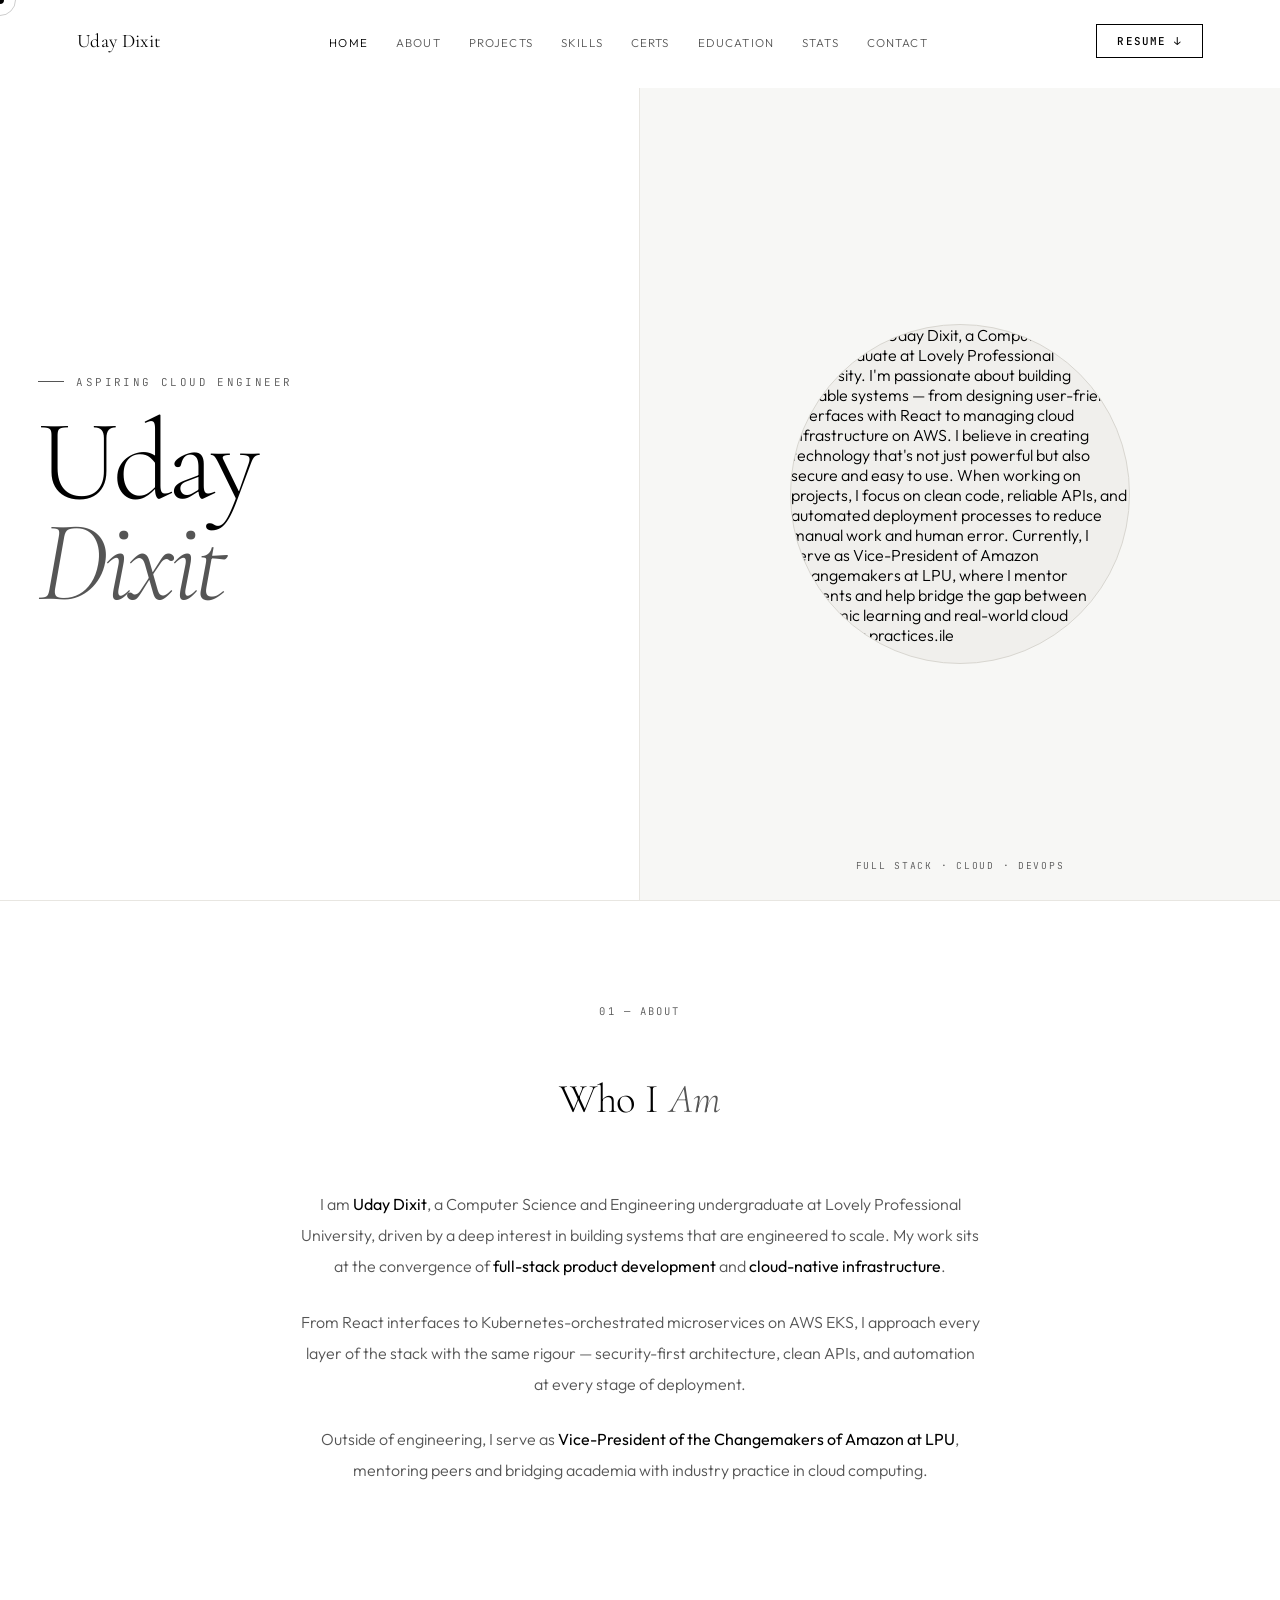
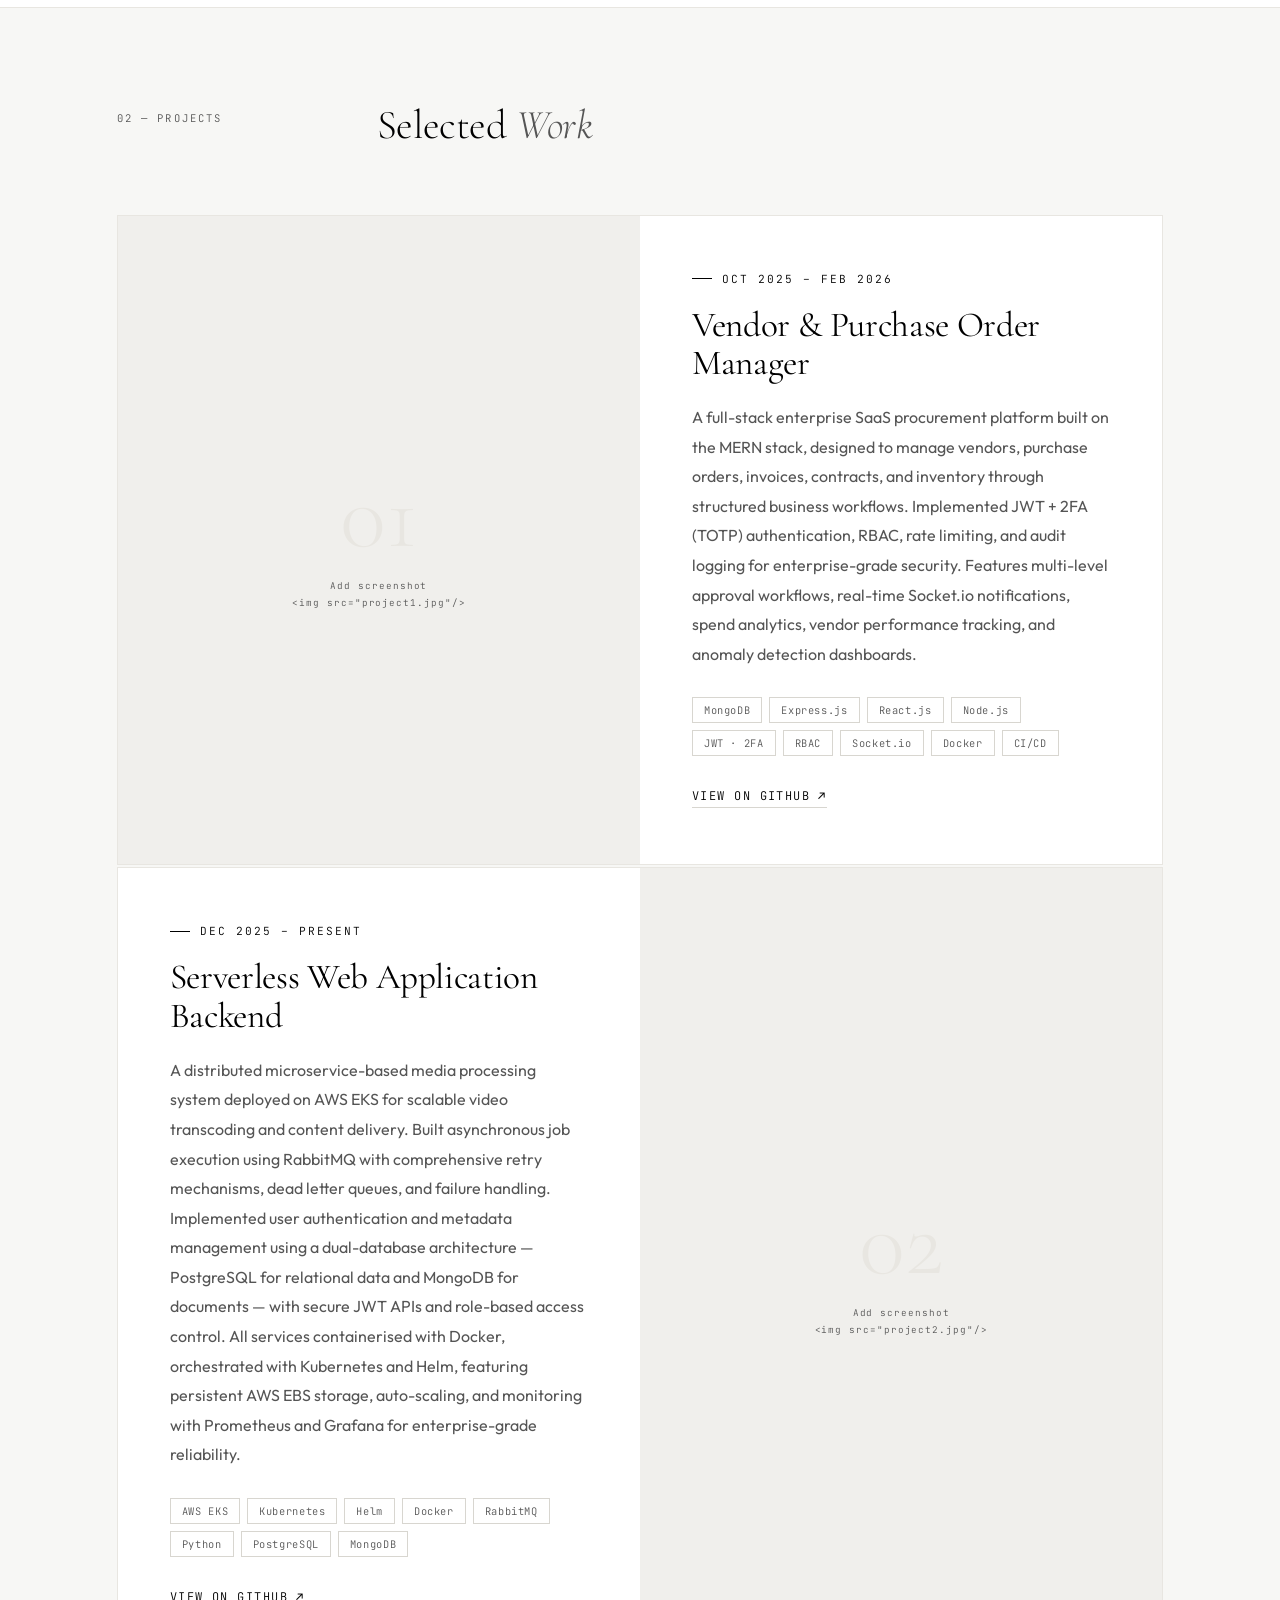
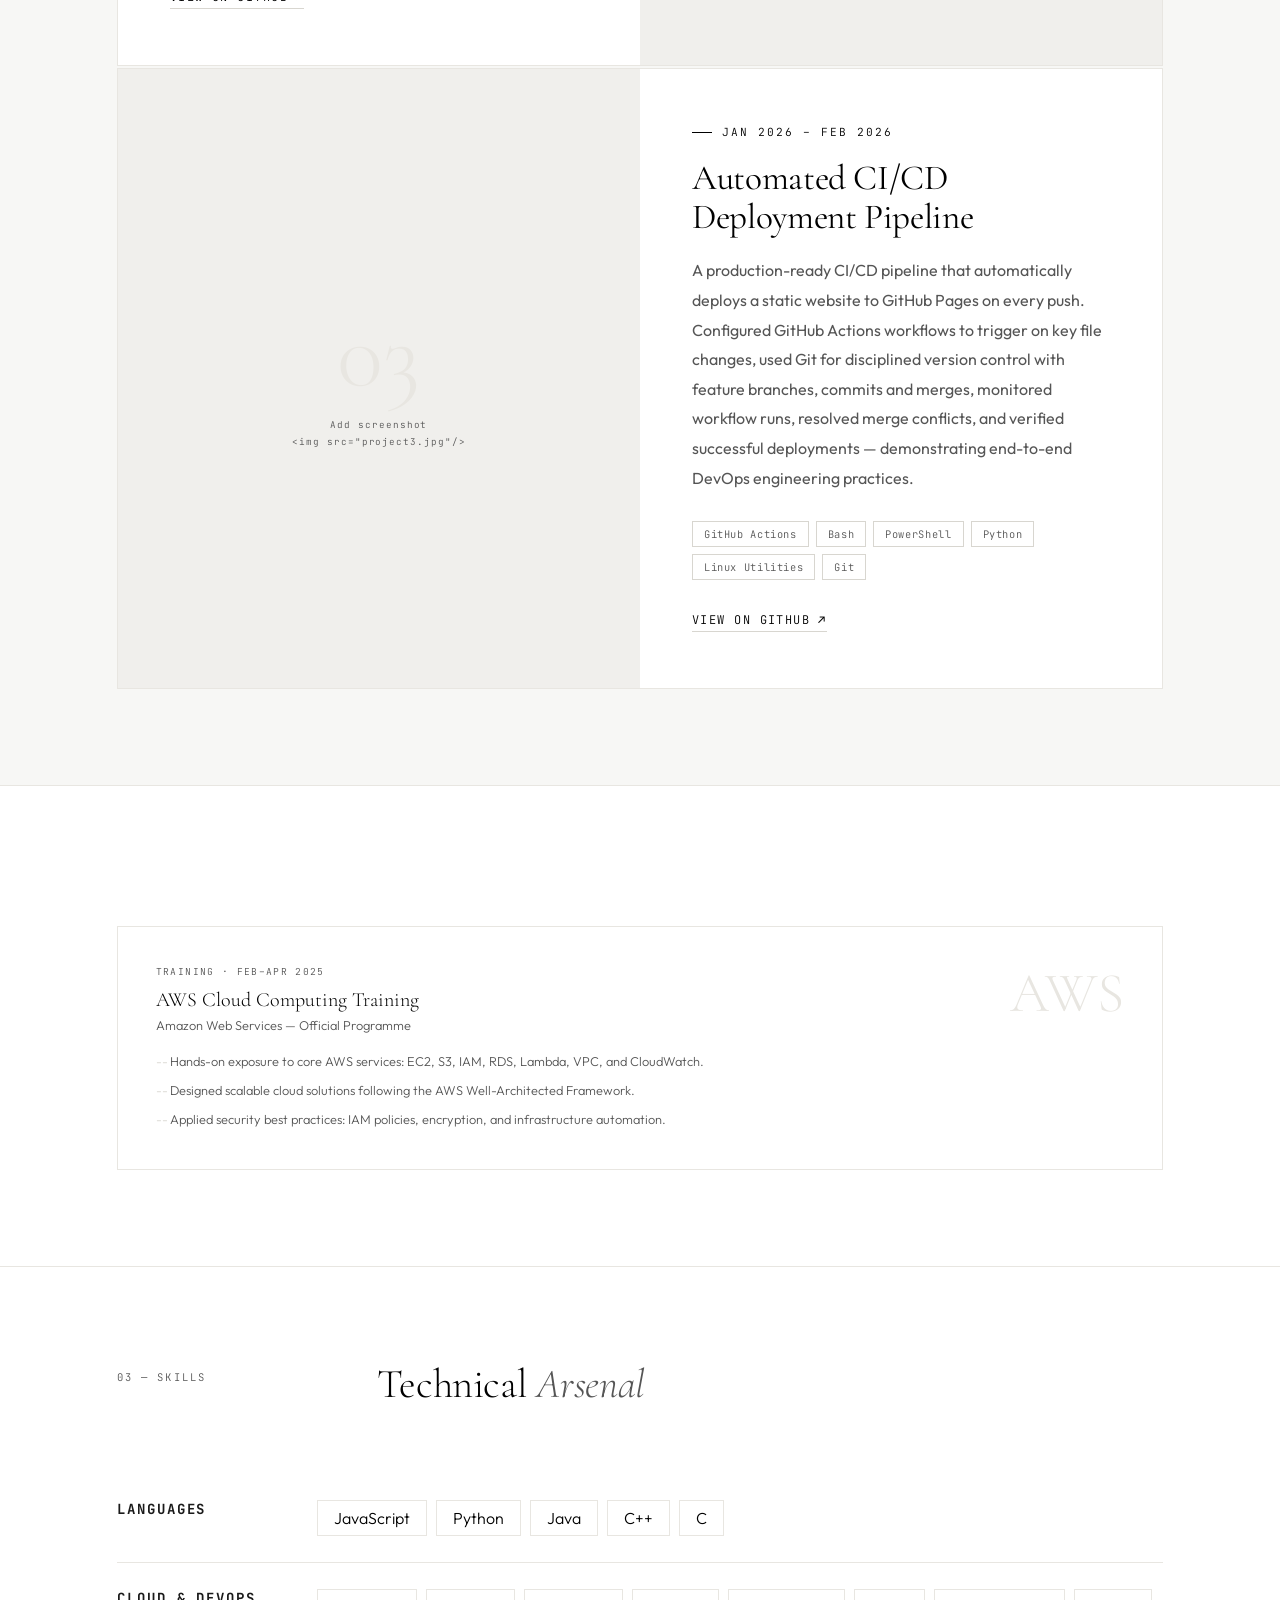
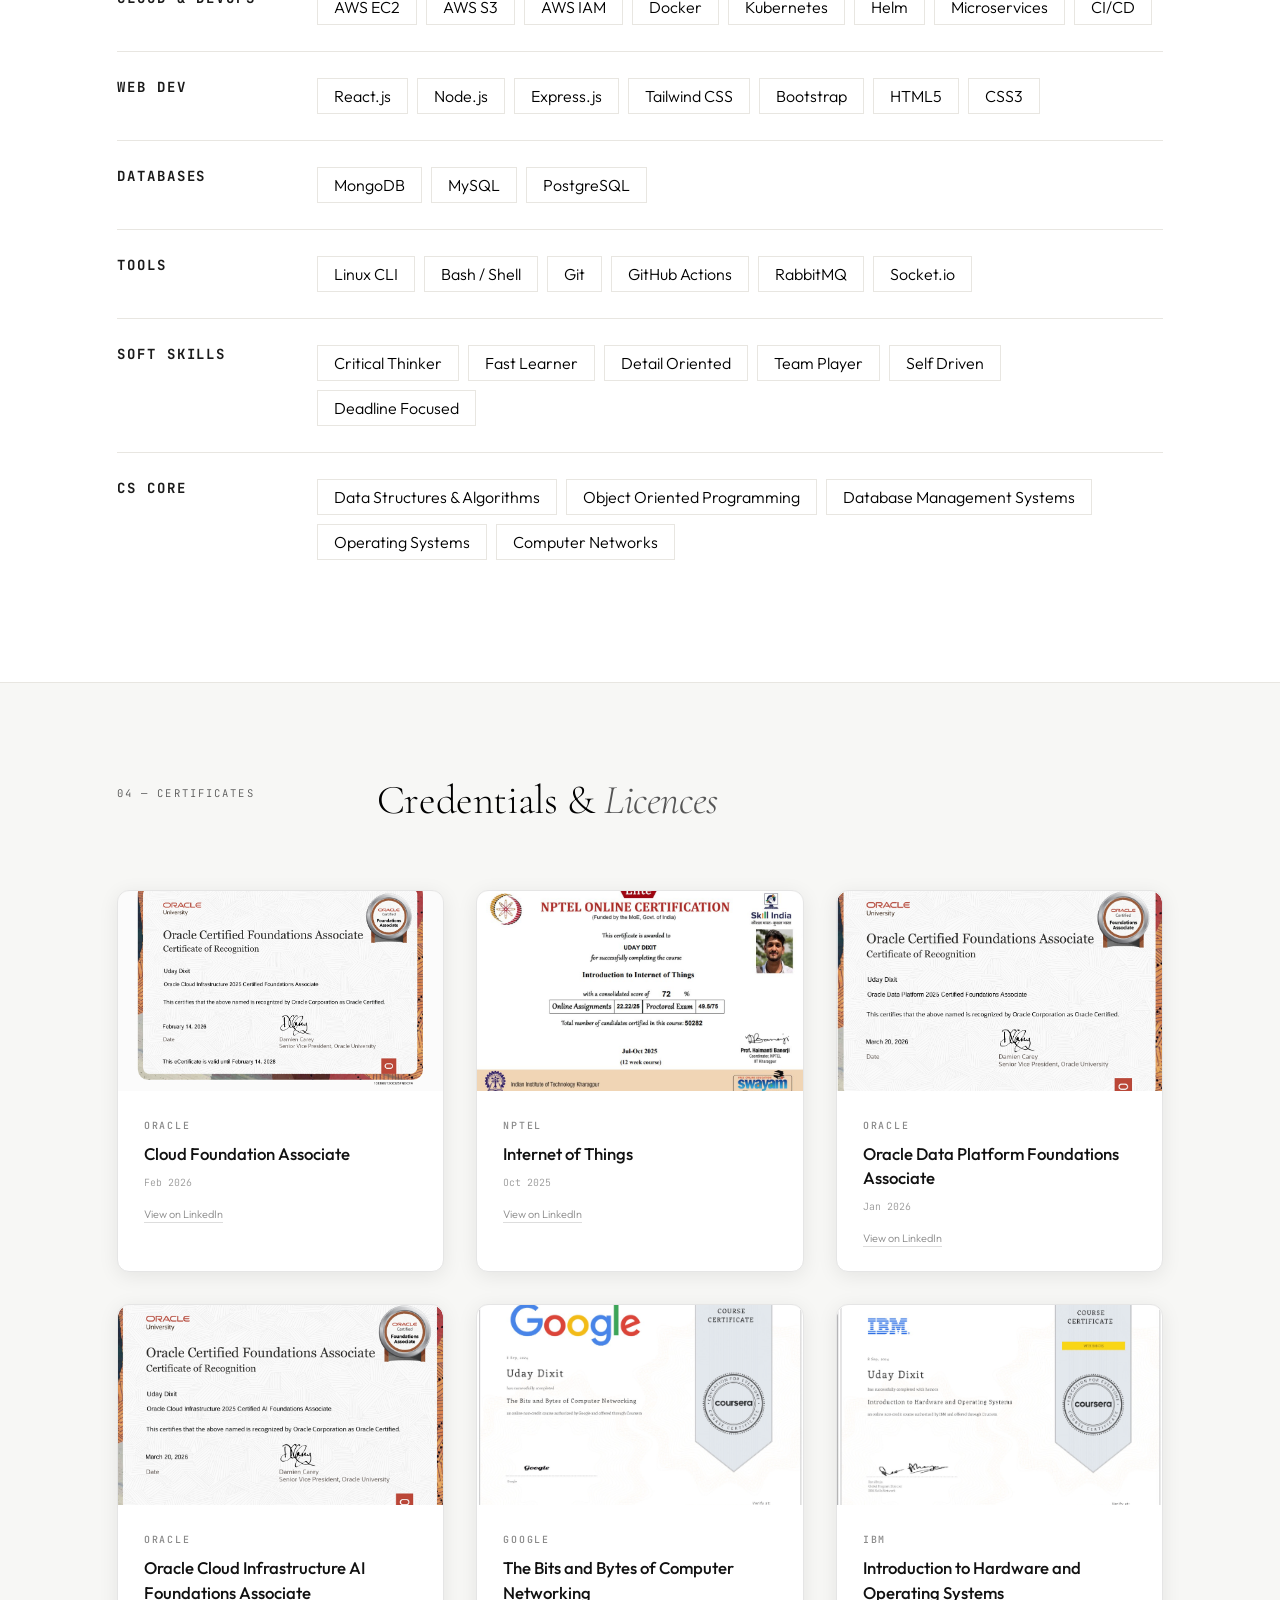
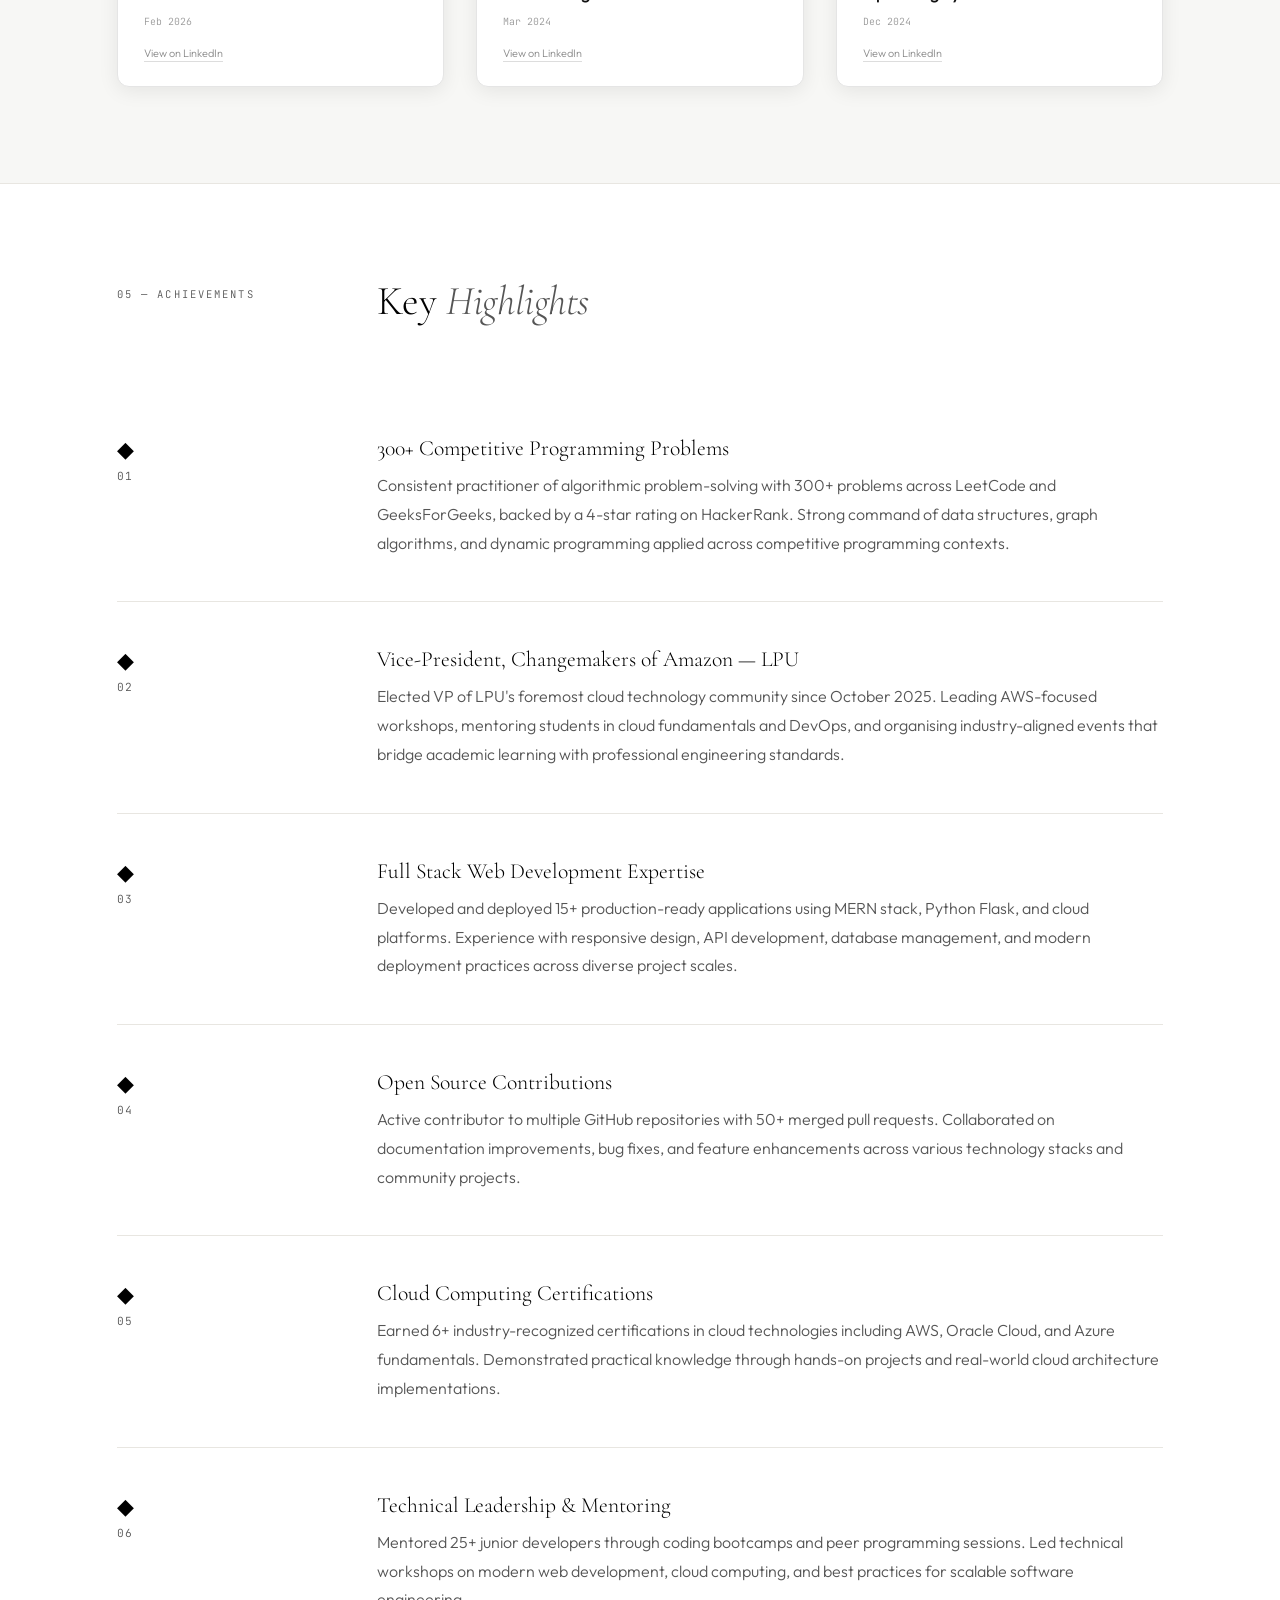
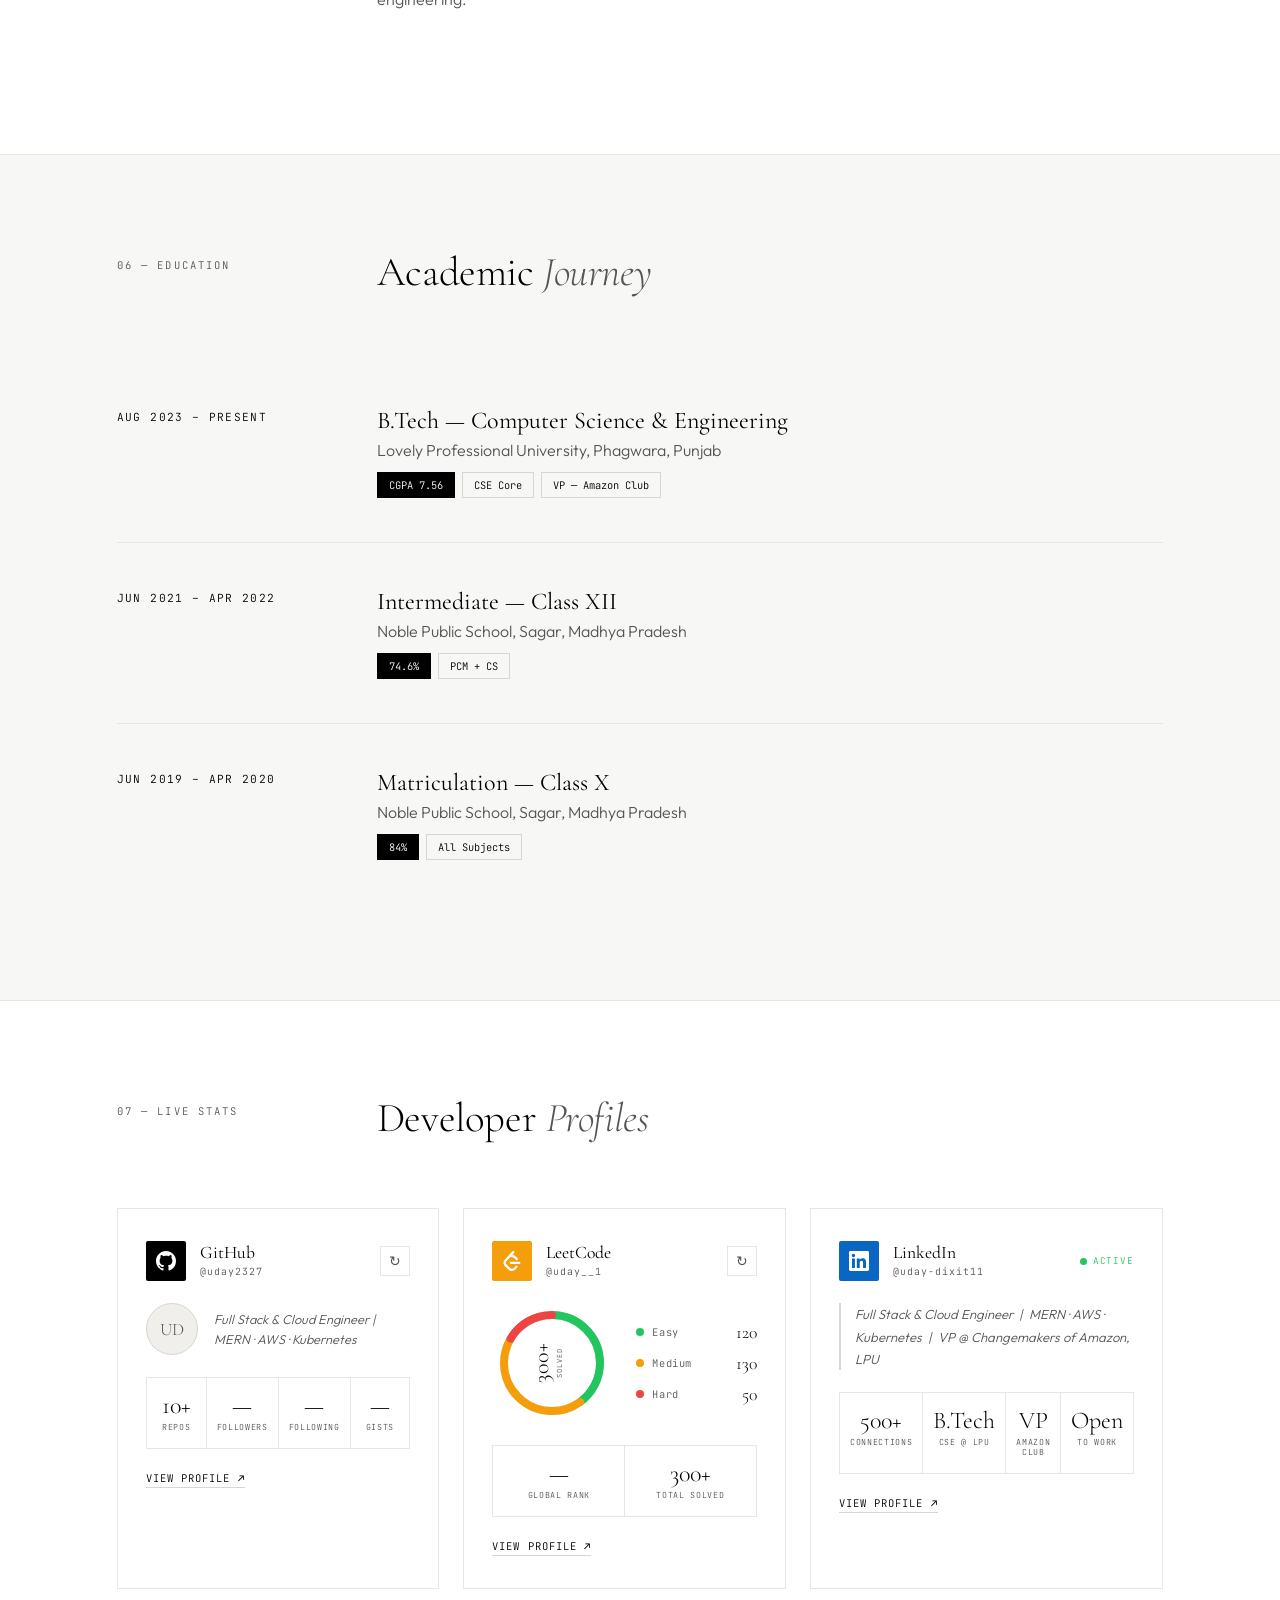
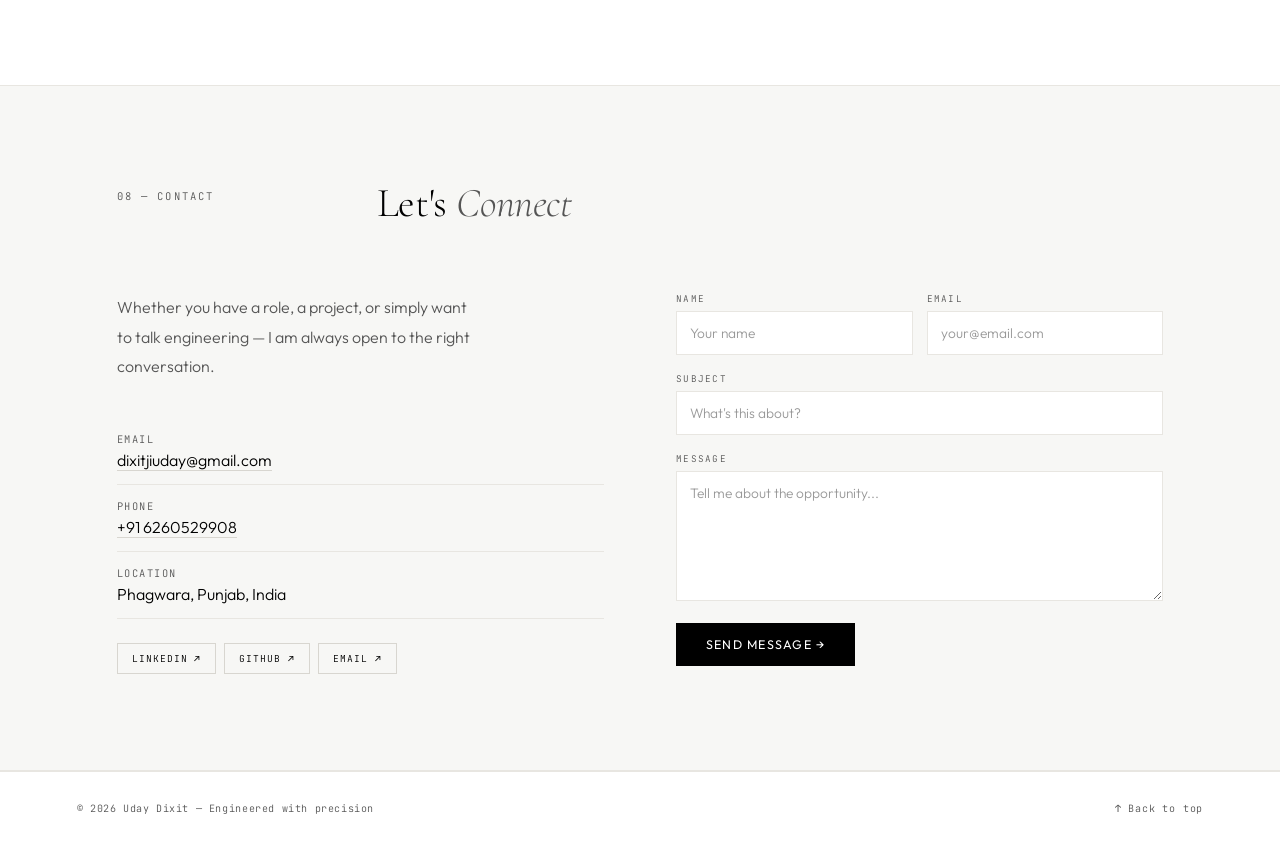
==== commit 3f22afe1: "added the cards certificates" ====
--- a/index.html
+++ b/index.html
@@ -31,7 +31,7 @@
       <li><a href="#profiles">Stats</a></li>
       <li><a href="#contact">Contact</a></li>
     </ul>
-    <a class="nav-cv" id="resumeBtn" href="#">Resume &#8595;</a>
+    <a class="nav-cv" href="UdayCV-RT.pdf" download>Resume &#8595;</a>
     <div class="ham" id="ham"><span></span><span></span><span></span></div>
   </nav>
   <section id="home">
@@ -74,9 +74,7 @@
           deployment.</p>
         <p>Outside of engineering, I serve as <strong>Vice-President of the Changemakers of Amazon at LPU</strong>,
           mentoring peers and bridging academia with industry practice in cloud computing.</p>
-        <div class="about-dl">
-          <a class="bd" href="UdayCV-RT.pdf" download>Download Resume &#8595;</a>
-        </div>
+
       </div>
     </div>
   </section>
@@ -156,6 +154,23 @@
                 class="plink-arrow">&#8599;</span></a>
           </div>
         </div>
+      </div>
+    </div>
+  </section>
+  <section id="training">
+    <div class="si">
+      <div class="tblock reveal">
+        <div>
+          <div class="tlbl">Training &middot; Feb&ndash;Apr 2025</div>
+          <div class="ttitle">AWS Cloud Computing Training</div>
+          <div class="torg">Amazon Web Services &mdash; Official Programme</div>
+          <ul class="tpts">
+            <li>Hands-on exposure to core AWS services: EC2, S3, IAM, RDS, Lambda, VPC, and CloudWatch.</li>
+            <li>Designed scalable cloud solutions following the AWS Well-Architected Framework.</li>
+            <li>Applied security best practices: IAM policies, encryption, and infrastructure automation.</li>
+          </ul>
+        </div>
+        <div class="tyr">AWS</div>
       </div>
     </div>
   </section>
@@ -206,35 +221,19 @@
           </td>
         </tr>
         <tr>
+          <td class="skcat">Soft Skills</td>
+          <td>
+            <div class="skitems"><span class="skitem">Critical Thinker</span><span class="skitem">Fast Learner</span><span
+                class="skitem">Detail Oriented</span><span class="skitem">Team Player</span><span
+                class="skitem">Self Driven</span><span class="skitem">Deadline Focused</span></div>
+          </td>
+        </tr>
+        <tr>
           <td class="skcat">CS Core</td>
           <td>
-            <div id="bars">
-              <div class="brrow"><span class="brlbl">DSA</span>
-                <div class="brtrack">
-                  <div class="brfill" data-w="88%"></div>
-                </div><span class="brpct">88%</span>
-              </div>
-              <div class="brrow"><span class="brlbl">OOP</span>
-                <div class="brtrack">
-                  <div class="brfill" data-w="85%"></div>
-                </div><span class="brpct">85%</span>
-              </div>
-              <div class="brrow"><span class="brlbl">DBMS</span>
-                <div class="brtrack">
-                  <div class="brfill" data-w="80%"></div>
-                </div><span class="brpct">80%</span>
-              </div>
-              <div class="brrow"><span class="brlbl">OS</span>
-                <div class="brtrack">
-                  <div class="brfill" data-w="78%"></div>
-                </div><span class="brpct">78%</span>
-              </div>
-              <div class="brrow"><span class="brlbl">Networks</span>
-                <div class="brtrack">
-                  <div class="brfill" data-w="75%"></div>
-                </div><span class="brpct">75%</span>
-              </div>
-            </div>
+            <div class="skitems"><span class="skitem">Data Structures &amp; Algorithms</span><span class="skitem">Object Oriented Programming</span><span
+                class="skitem">Database Management Systems</span><span class="skitem">Operating Systems</span><span
+                class="skitem">Computer Networks</span></div>
           </td>
         </tr>
       </table>
@@ -254,7 +253,7 @@
             <div class="cname">Cloud Foundation Associate</div>
             <div class="cdate">Feb 2026</div><a href="https://www.linkedin.com/in/uday-dixit11/details/certifications/"
               target="_blank"
-              style="font-size:0.7rem;color:var(--muted);text-decoration:underline;margin-top:8px;display:inline-block;">View
+              style="font-size:0.68rem;color:#888;text-decoration:none;border-bottom:1px solid #ddd;margin-top:12px;display:inline-block;padding-bottom:1px;transition:color .2s,border-color .2s;">View
               on LinkedIn</a>
           </div>
         </div>
@@ -265,7 +264,7 @@
             <div class="cname">Internet of Things</div>
             <div class="cdate">Oct 2025</div><a href="https://archive.nptel.ac.in/content/noc/NOC25/SEM2/Ecertificates/106/noc25-cs147/Course/NPTEL25CS147S95870055110472517.pdf"
               target="_blank"
-              style="font-size:0.7rem;color:var(--muted);text-decoration:underline;margin-top:8px;display:inline-block;">View
+              style="font-size:0.68rem;color:#888;text-decoration:none;border-bottom:1px solid #ddd;margin-top:12px;display:inline-block;padding-bottom:1px;transition:color .2s,border-color .2s;">View
               on LinkedIn</a>
           </div>
         </div>
@@ -276,7 +275,7 @@
             <div class="cname">Oracle Data Platform Foundations Associate</div>
             <div class="cdate">Jan 2026</div><a href="https://www.linkedin.com/in/uday-dixit11/details/certifications/"
               target="_blank"
-              style="font-size:0.7rem;color:var(--muted);text-decoration:underline;margin-top:8px;display:inline-block;">View
+              style="font-size:0.68rem;color:#888;text-decoration:none;border-bottom:1px solid #ddd;margin-top:12px;display:inline-block;padding-bottom:1px;transition:color .2s,border-color .2s;">View
               on LinkedIn</a>
           </div>
         </div>
@@ -287,31 +286,31 @@
             <div class="cname">Oracle Cloud Infrastructure AI Foundations Associate</div>
             <div class="cdate">Feb 2026</div><a href="https://www.linkedin.com/in/uday-dixit11/details/certifications/"
               target="_blank"
-              style="font-size:0.7rem;color:var(--muted);text-decoration:underline;margin-top:8px;display:inline-block;">View
+              style="font-size:0.68rem;color:#888;text-decoration:none;border-bottom:1px solid #ddd;margin-top:12px;display:inline-block;padding-bottom:1px;transition:color .2s,border-color .2s;">View
               on LinkedIn</a>
           </div>
         </div>
         <div class="cc">
-          <div class="cimg"><span class="cph"></span></div>
+          <div class="cimg"><img src="images/google.png" alt="Google Networking Certificate"></div>
           <div class="cinfo">
             <div class="corg">Google</div>
             <div class="cname">
 The Bits and Bytes of Computer Networking</div>
             <div class="cdate">Mar 2024</div><a href="https://www.linkedin.com/in/uday-dixit11/details/certifications/"
               target="_blank"
-              style="font-size:0.7rem;color:var(--muted);text-decoration:underline;margin-top:8px;display:inline-block;">View
+              style="font-size:0.68rem;color:#888;text-decoration:none;border-bottom:1px solid #ddd;margin-top:12px;display:inline-block;padding-bottom:1px;transition:color .2s,border-color .2s;">View
               on LinkedIn</a>
           </div>
         </div>
         <div class="cc">
-          <div class="cimg"><span class="cph"></span></div>
+          <div class="cimg"><img src="images/ibm.png" alt="IBM Hardware and OS Certificate"></div>
           <div class="cinfo">
             <div class="corg">IBM</div>
             <div class="cname">
 Introduction to Hardware and Operating Systems</div>
             <div class="cdate">Dec 2024</div><a href="https://www.linkedin.com/in/uday-dixit11/details/certifications/"
               target="_blank"
-              style="font-size:0.7rem;color:var(--muted);text-decoration:underline;margin-top:8px;display:inline-block;">View
+              style="font-size:0.68rem;color:#888;text-decoration:none;border-bottom:1px solid #ddd;margin-top:12px;display:inline-block;padding-bottom:1px;transition:color .2s,border-color .2s;">View
               on LinkedIn</a>
           </div>
         </div>
@@ -432,19 +431,6 @@
             <div class="edbadges"><span class="edbadge hi">84%</span><span class="edbadge">All Subjects</span></div>
           </div>
         </div>
-      </div>
-      <div class="tblock reveal">
-        <div>
-          <div class="tlbl">Training &middot; Feb&ndash;Apr 2025</div>
-          <div class="ttitle">AWS Cloud Computing Training</div>
-          <div class="torg">Amazon Web Services &mdash; Official Programme</div>
-          <ul class="tpts">
-            <li>Hands-on exposure to core AWS services: EC2, S3, IAM, RDS, Lambda, VPC, and CloudWatch.</li>
-            <li>Designed scalable cloud solutions following the AWS Well-Architected Framework.</li>
-            <li>Applied security best practices: IAM policies, encryption, and infrastructure automation.</li>
-          </ul>
-        </div>
-        <div class="tyr">AWS</div>
       </div>
     </div>
   </section>
@@ -628,6 +614,11 @@
     <div class="fc">&#169; 2026 Uday Dixit &mdash; Engineered with precision</div>
     <a class="ftop" href="#home">&#8593; Back to top</a>
   </footer>
+  <!-- Certificate Lightbox Modal -->
+  <div id="cert-modal" class="cert-modal">
+    <button class="cert-modal-close" id="cert-modal-close">&times;</button>
+    <img id="modal-img" class="cert-modal-img" src="" alt="Certificate" />
+  </div>
   <script src="script.js"></script>
 </body>
 
--- a/styles.css
+++ b/styles.css
@@ -19,7 +19,7 @@
 .nav-links{display:flex;align-items:center;gap:28px;list-style:none;}
 .nav-links a{font-size:.72rem;letter-spacing:.1em;text-transform:uppercase;color:var(--muted);text-decoration:none;transition:color .2s;}
 .nav-links a:hover,.nav-links a.active{color:var(--text);}
-.nav-cv{font-family:'JetBrains Mono',monospace;font-size:.68rem;letter-spacing:.1em;padding:9px 20px;border:1px solid var(--text);color:var(--text);text-decoration:none;transition:all .22s;text-transform:uppercase;}
+.nav-cv{font-family:'JetBrains Mono',monospace;font-size:.68rem;letter-spacing:.1em;padding:9px 20px;border:1px solid var(--text);color:var(--text);text-decoration:none;transition:all .22s;text-transform:uppercase;font-weight:500;}
 .nav-cv:hover{background:var(--text);color:var(--white);}
 .ham{display:none;flex-direction:column;gap:5px;cursor:pointer;z-index:200;}
 .ham span{width:22px;height:1.5px;background:var(--text);display:block;}
@@ -82,22 +82,19 @@
 .skitems{display:flex;flex-wrap:wrap;gap:9px;}
 .skitem{font-size:1rem;color:var(--text);font-weight:300;border:1px solid var(--line);padding:7px 16px;transition:all .2s;}
 .skitem:hover{background:var(--off);border-color:var(--line2);}
-.brrow{display:flex;align-items:center;gap:18px;margin-bottom:13px;}
-.brlbl{font-family:'JetBrains Mono',monospace;font-size:.7rem;color:var(--muted);width:110px;letter-spacing:.05em;}
-.brtrack{flex:1;height:1px;background:var(--line);}
-.brfill{height:1px;background:var(--text);width:0;transition:width 1.4s cubic-bezier(.16,1,.3,1);}
-.brpct{font-family:'JetBrains Mono',monospace;font-size:.65rem;color:var(--muted);width:30px;text-align:right;}
+
 #certificates{background:var(--off);}
-.cgrid{display:grid;grid-template-columns:repeat(3,1fr);gap:1px;background:var(--line);}
-.cc{background:var(--white);overflow:hidden;transition:background .2s;}
-.cc:hover{background:var(--off2);}
-.cimg{height:190px;overflow:hidden;background:var(--off2);display:flex;align-items:center;justify-content:center;border-bottom:1px solid var(--line);}
-.cimg img{width:100%;height:100%;object-fit:cover;object-position:center center;filter:grayscale(10%);}
+.cgrid{display:grid;grid-template-columns:repeat(3,1fr);gap:32px;background:transparent;}
+.cc{background:var(--white);overflow:hidden;border:1px solid #e5e5e5;border-radius:12px;box-shadow:0 4px 20px rgba(0,0,0,.08);transition:transform .3s ease,box-shadow .3s ease;}
+.cc:hover{transform:translateY(-6px);box-shadow:0 12px 36px rgba(0,0,0,.13);}
+.cimg{height:200px;overflow:hidden;background:var(--off2);display:flex;align-items:center;justify-content:center;border-radius:12px 12px 0 0;}
+.cimg img{width:100%;height:100%;object-fit:cover;object-position:center center;filter:grayscale(10%);transition:transform .4s ease;border-radius:12px 12px 0 0;}
+.cc:hover .cimg img{transform:scale(1.04);}
 .cph{font-family:'Cormorant Garamond',serif;font-size:3rem;font-weight:300;color:var(--line2);}
-.cinfo{padding:26px 22px;}
-.corg{font-family:'JetBrains Mono',monospace;font-size:.6rem;color:var(--muted);letter-spacing:.14em;text-transform:uppercase;margin-bottom:7px;}
-.cname{font-size:.9rem;color:var(--text);line-height:1.4;margin-bottom:7px;}
-.cdate{font-family:'JetBrains Mono',monospace;font-size:.6rem;color:var(--muted);}
+.cinfo{padding:28px 26px 24px;}
+.corg{font-family:'JetBrains Mono',monospace;font-size:.62rem;color:#888;letter-spacing:.18em;text-transform:uppercase;margin-bottom:10px;font-weight:500;}
+.cname{font-size:1.05rem;font-weight:500;color:#111;line-height:1.45;margin-bottom:10px;}
+.cdate{font-family:'JetBrains Mono',monospace;font-size:.62rem;color:#999;margin-bottom:6px;}
 .cnote{font-family:'JetBrains Mono',monospace;font-size:.58rem;color:var(--muted);letter-spacing:.06em;margin-top:28px;padding:10px 14px;border:1px dashed var(--line2);display:inline-block;line-height:1.6;}
 #achievements{background:var(--white);}
 .achl{display:flex;flex-direction:column;}
@@ -201,7 +198,7 @@
   .pcard:nth-child(even){direction:ltr;}
   .pimg{min-height:280px;}
   .cgrd{grid-template-columns:1fr;gap:44px;}
-  .cgrid{grid-template-columns:1fr 1fr;}
+  .cgrid{grid-template-columns:repeat(2,1fr);gap:24px;}
   .sh{grid-template-columns:120px 1fr;gap:28px;}
   .stats-grid{grid-template-columns:1fr;}
   .achr,.edr{grid-template-columns:1fr;gap:10px;}
@@ -212,7 +209,7 @@
   .nav-links.open{display:flex;transform:translateX(0);}
   .ham{display:flex;}
   .nav-cv{display:none;}
-  .cgrid{grid-template-columns:1fr;}
+  .cgrid{grid-template-columns:1fr;gap:20px;}
   .hname{font-size:3.8rem;}
   .pcontent{padding:36px 28px;}
   .ptitle{font-size:1.8rem;}
@@ -223,3 +220,11 @@
   .sh{grid-template-columns:1fr;gap:6px;margin-bottom:44px;}
   .scard-stats{grid-template-columns:repeat(2,1fr);}
 }
+/* Certificate Lightbox Modal */
+.cert-modal{position:fixed;inset:0;z-index:9999;background:rgba(0,0,0,.85);display:flex;align-items:center;justify-content:center;opacity:0;visibility:hidden;transition:opacity .35s ease,visibility .35s ease;cursor:pointer;}
+.cert-modal.active{opacity:1;visibility:visible;}
+.cert-modal-img{max-width:90vw;max-height:90vh;object-fit:contain;border-radius:4px;box-shadow:0 12px 60px rgba(0,0,0,.5);transform:scale(.92);transition:transform .35s cubic-bezier(.16,1,.3,1);cursor:default;}
+.cert-modal.active .cert-modal-img{transform:scale(1);}
+.cert-modal-close{position:absolute;top:24px;right:32px;background:none;border:none;color:#fff;font-size:2.2rem;cursor:pointer;z-index:10000;width:44px;height:44px;display:flex;align-items:center;justify-content:center;transition:opacity .2s,transform .2s;opacity:.7;line-height:1;}
+.cert-modal-close:hover{opacity:1;transform:scale(1.15);}
+.cc{cursor:pointer;}
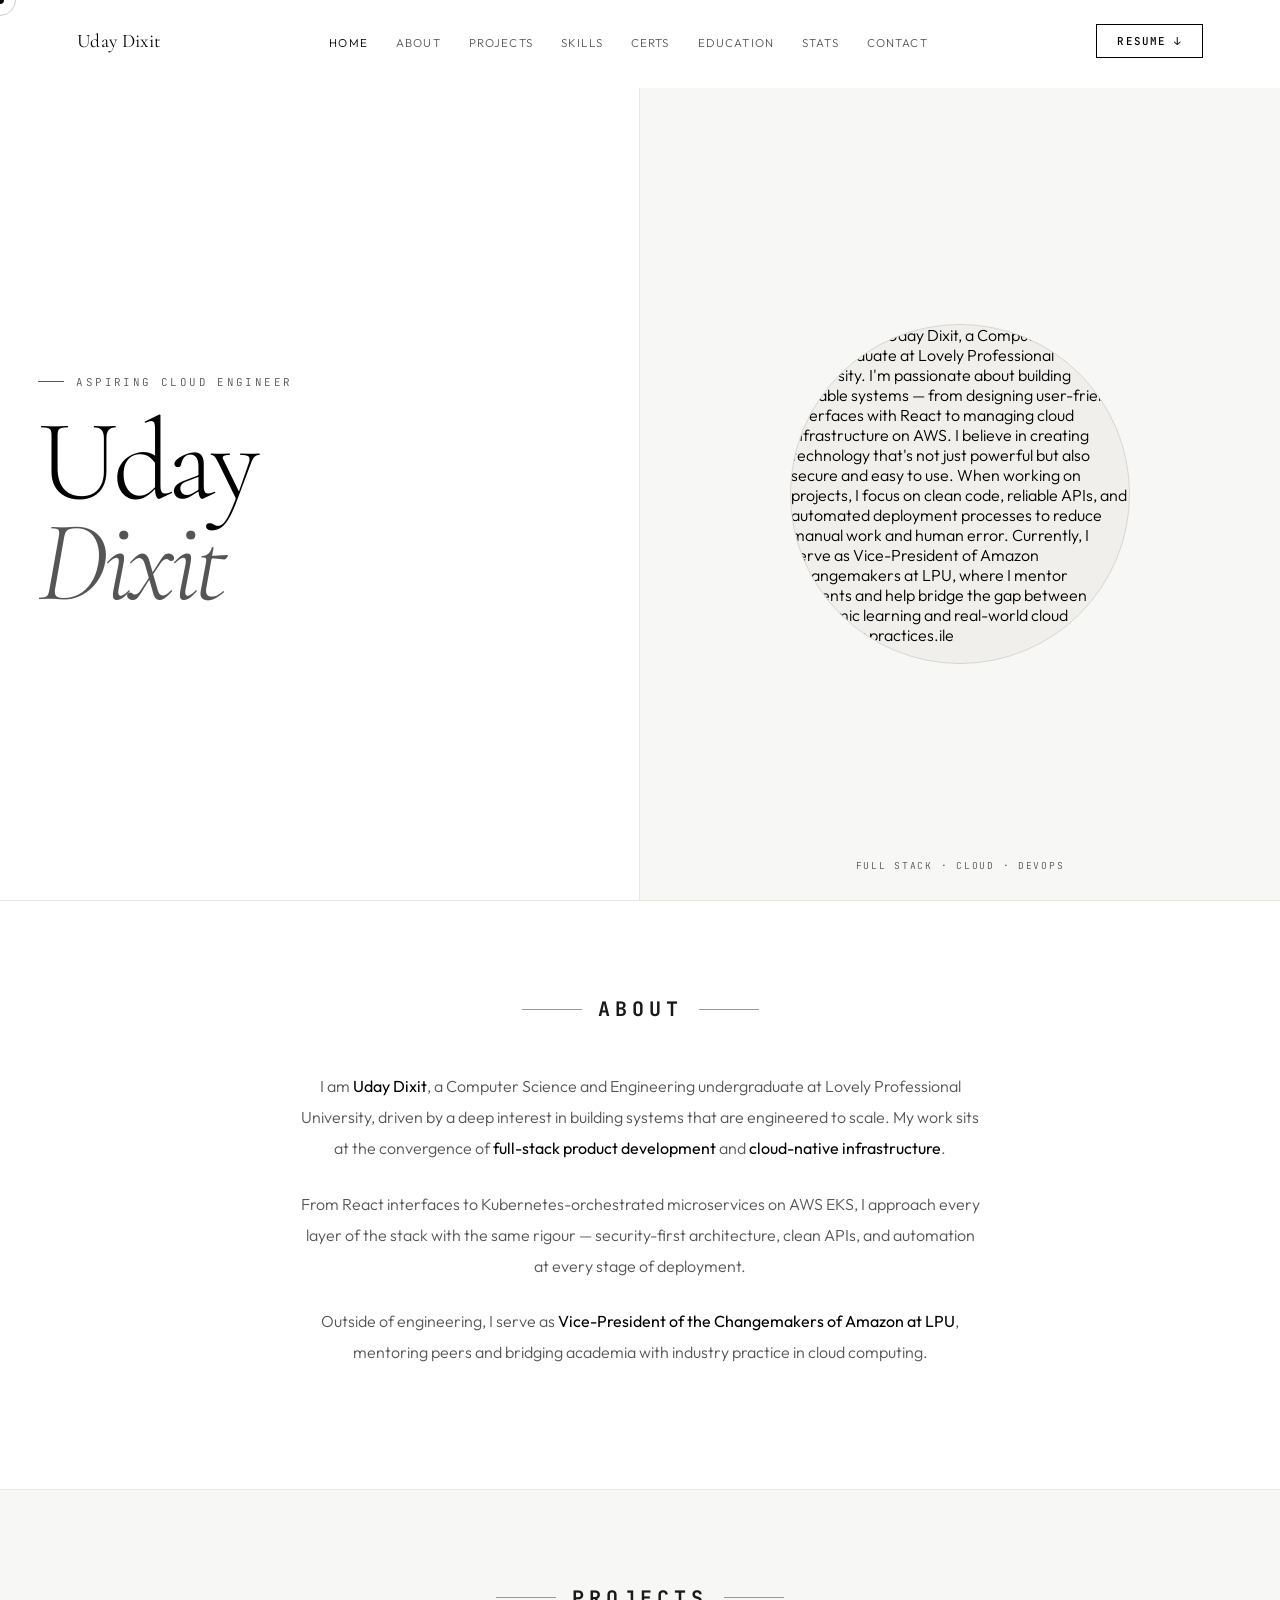
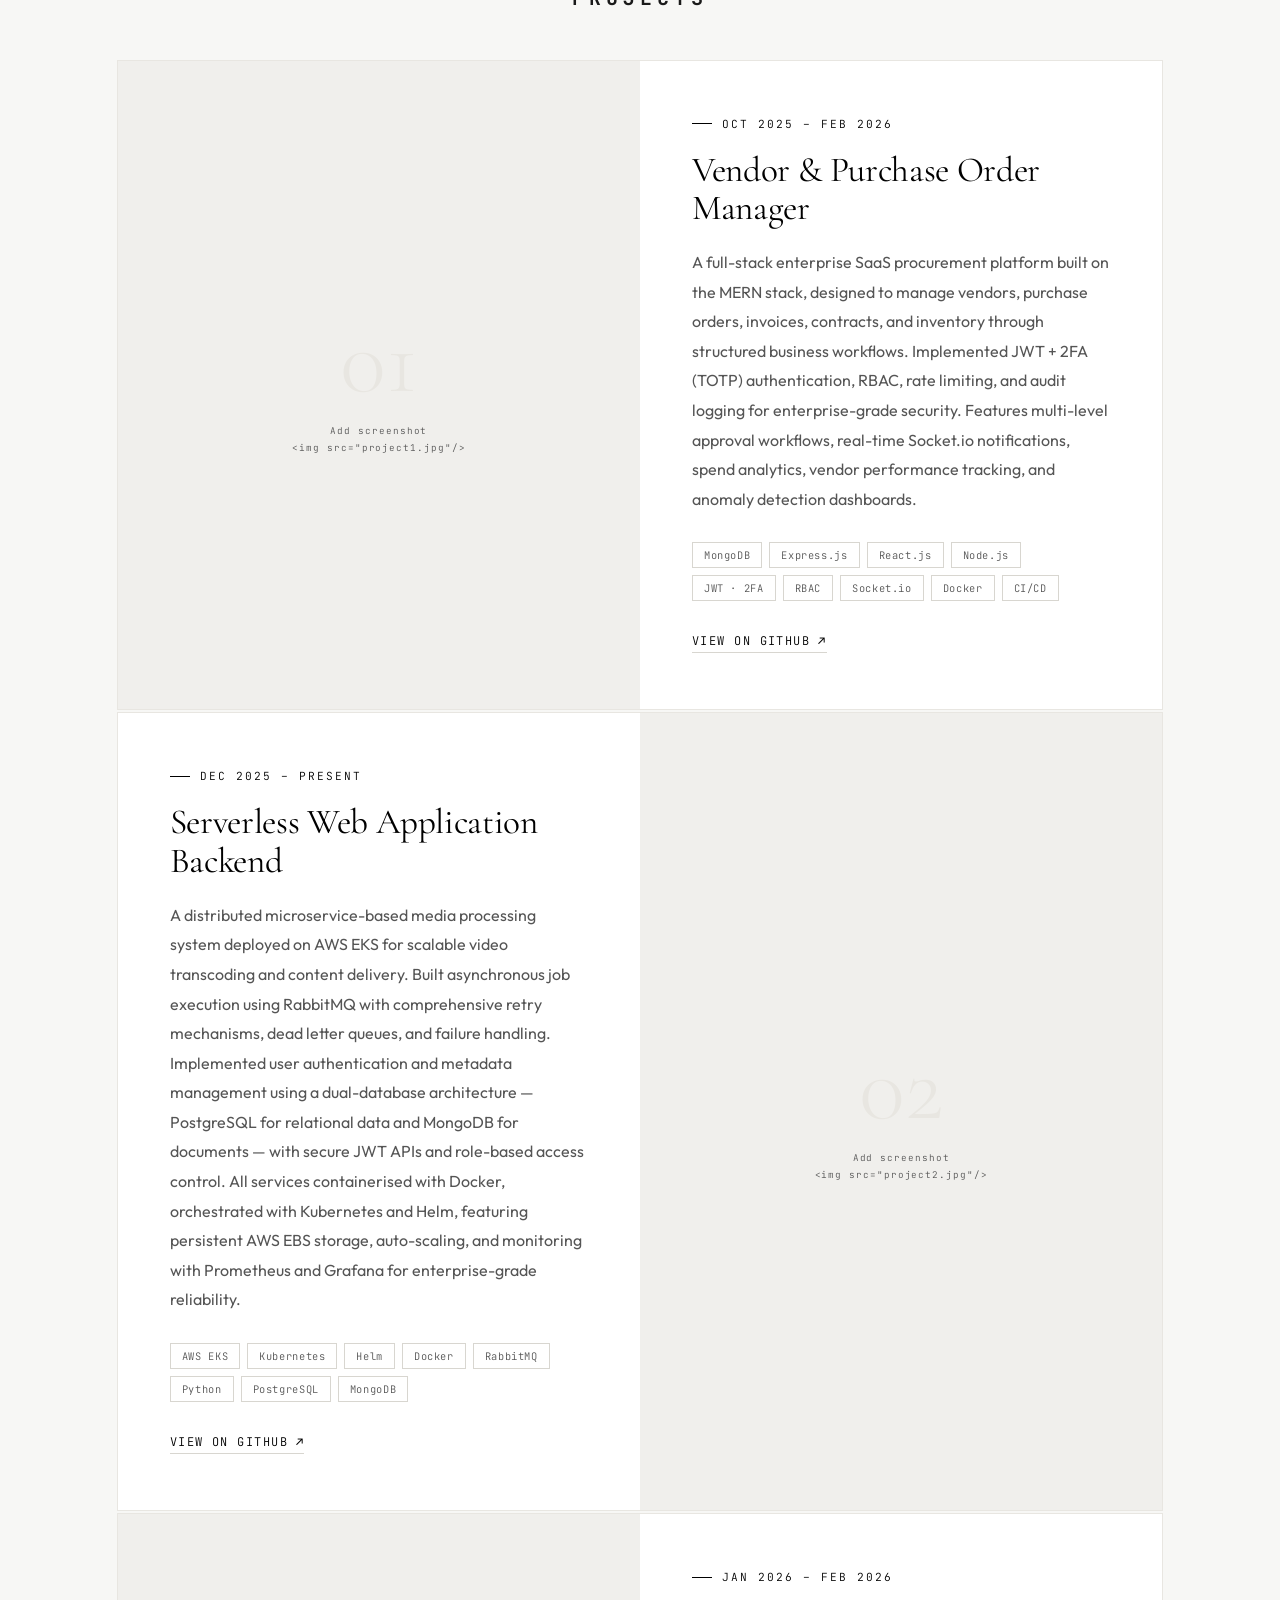
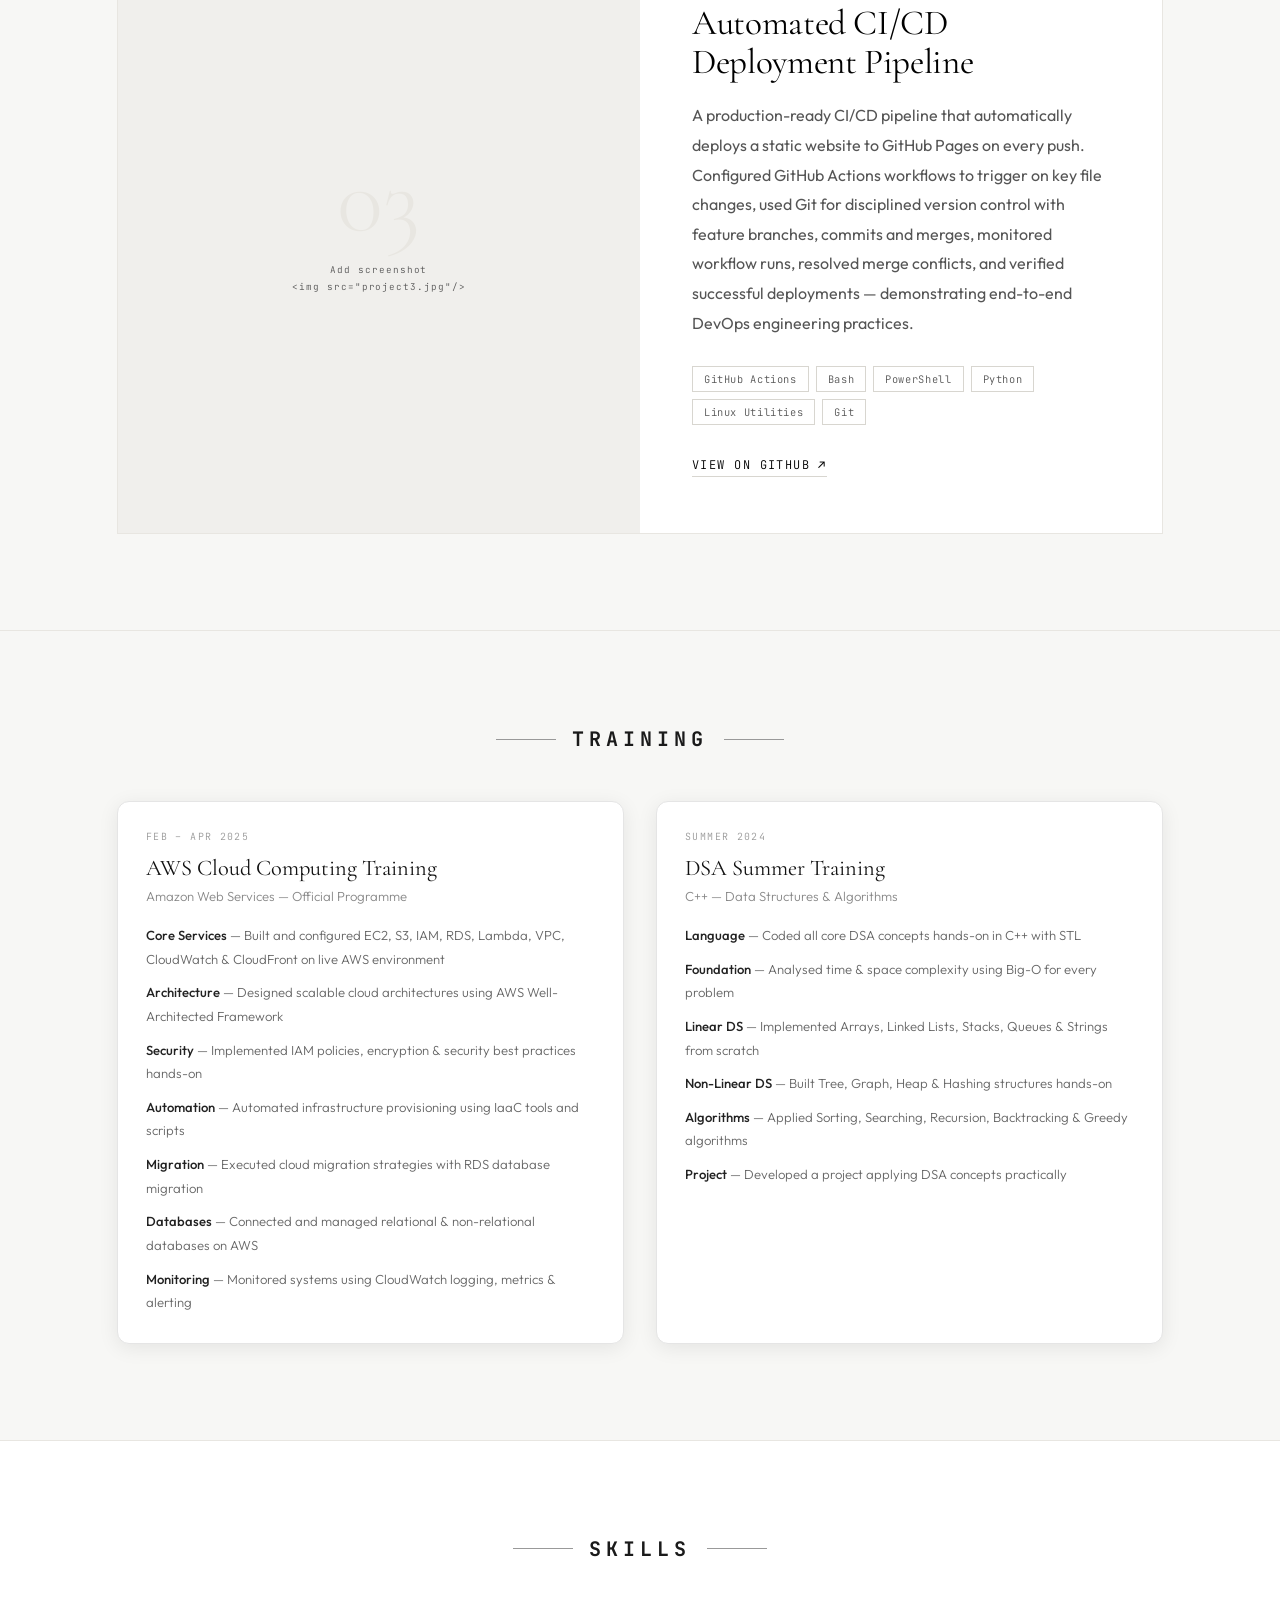
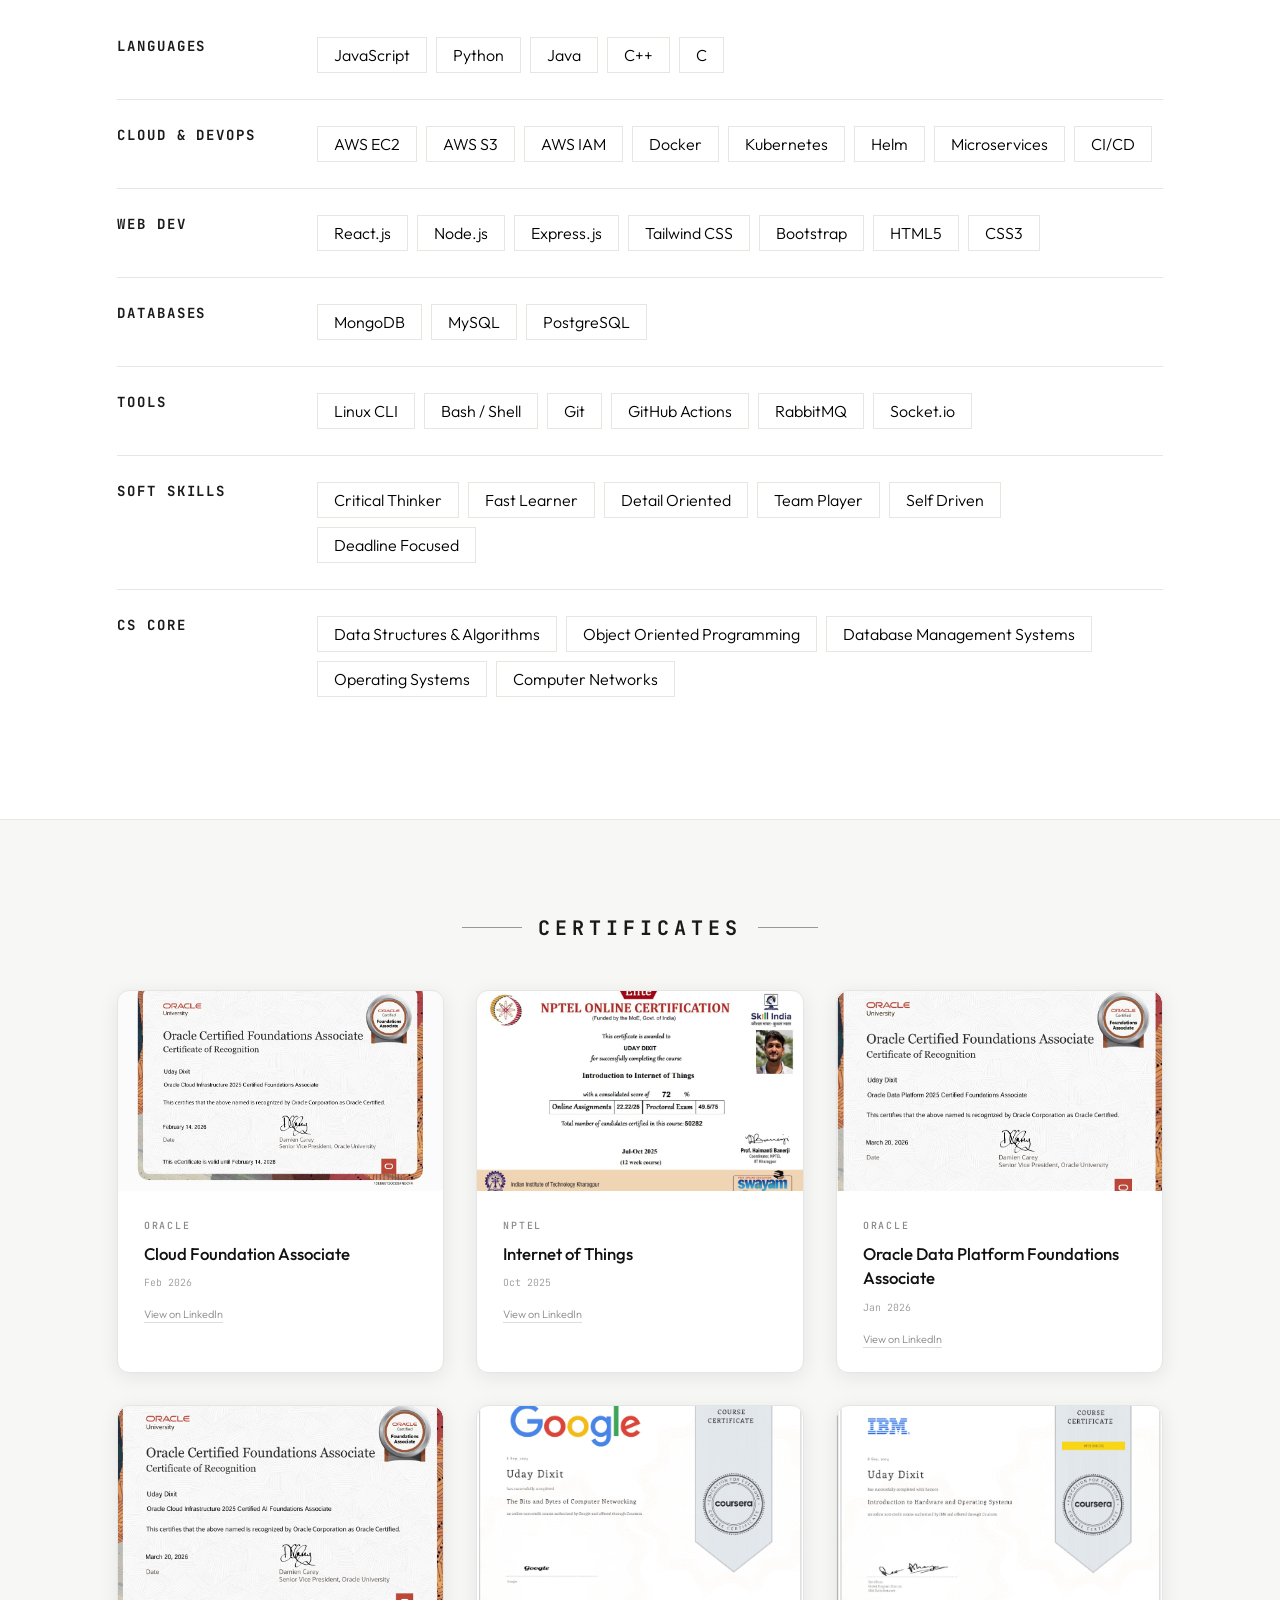
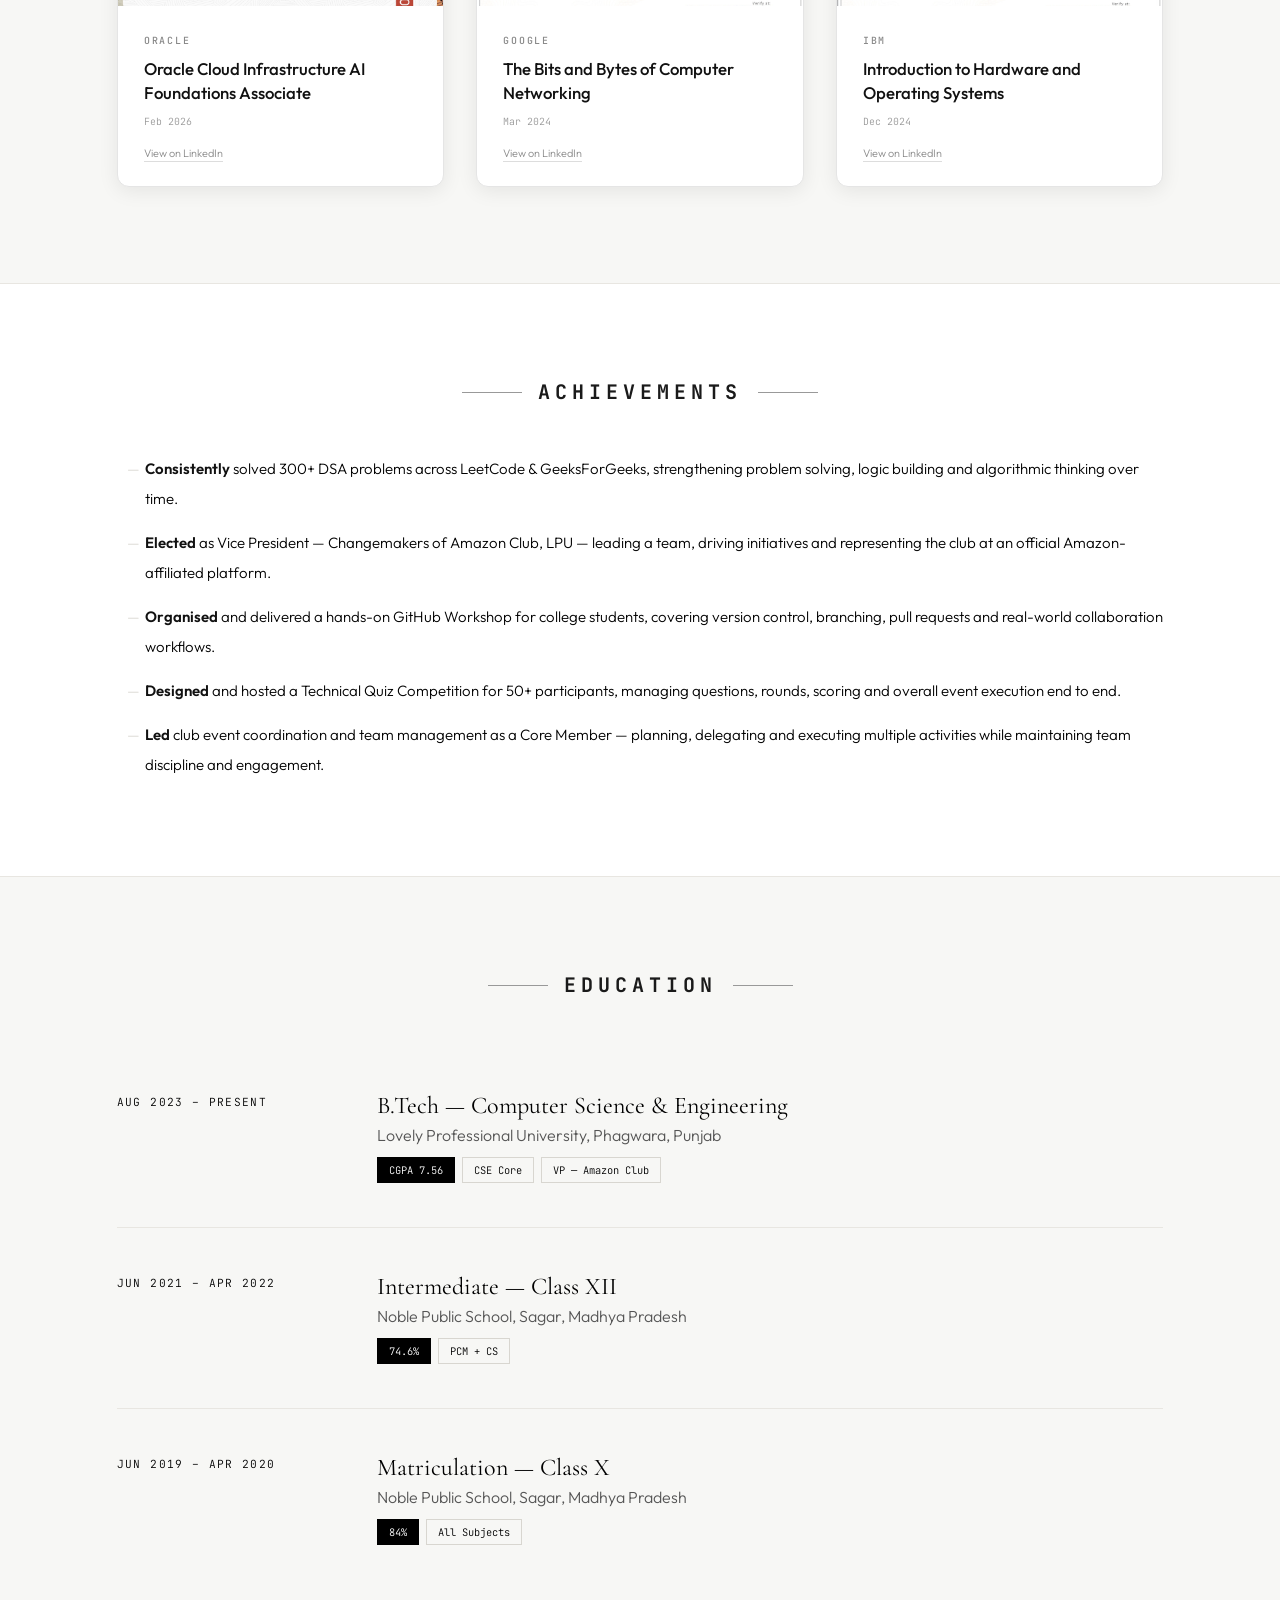
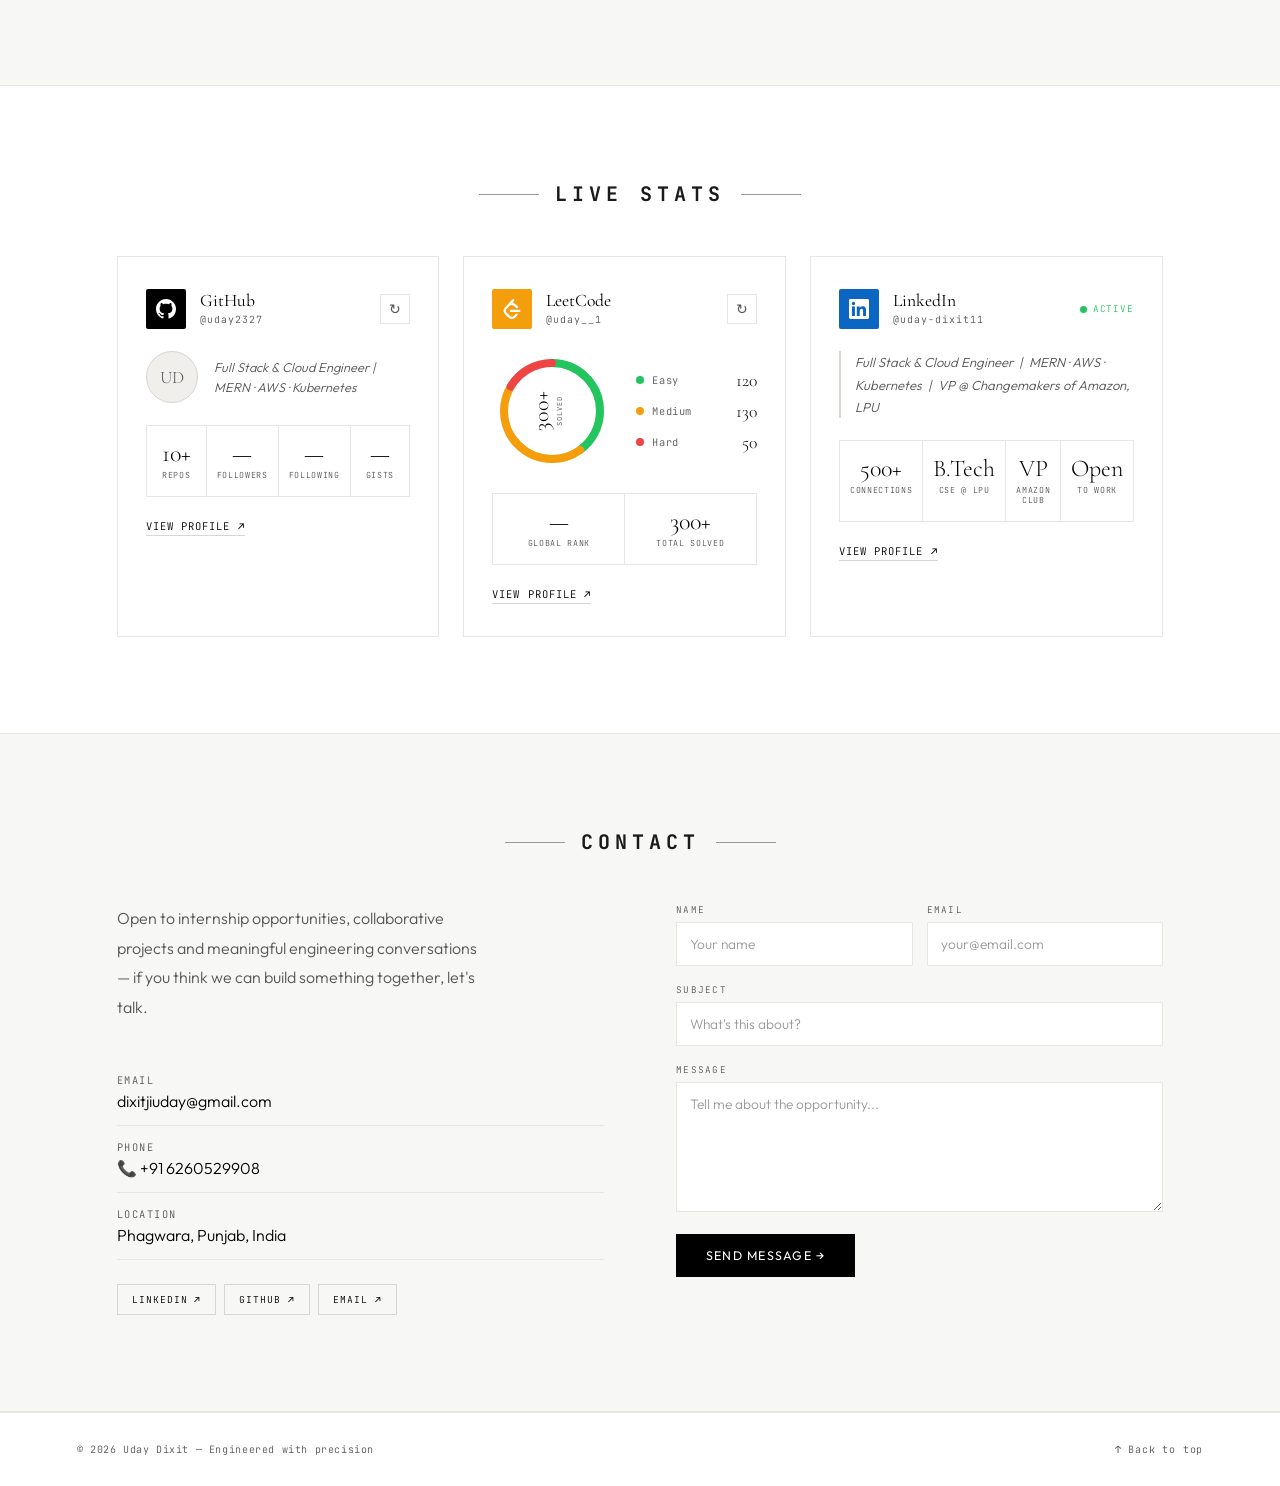
==== commit 7a1ccc6d: "changes for email api and headings font" ====
--- a/index.html
+++ b/index.html
@@ -4,7 +4,9 @@
 <head>
   <meta charset="UTF-8" />
   <meta name="viewport" content="width=device-width,initial-scale=1.0" />
-  <title>Uday Dixit — Engineer</title>
+  <title>Uday Dixit &mdash; Engineer</title>
+  <script src="https://cdn.jsdelivr.net/npm/@emailjs/browser@3/dist/email.min.js"></script>
+  <script>emailjs.init("v70whhCXeceKD1CFj")</script>
   <link rel="preconnect" href="https://fonts.googleapis.com" />
   <link
     href="https://fonts.googleapis.com/css2?family=Cormorant+Garamond:ital,wght@0,300;0,400;1,300;1,400&family=Outfit:wght@300;400;500&family=JetBrains+Mono:wght@400;500&display=swap"
@@ -61,8 +63,7 @@
   <section id="about">
     <div class="si">
       <div class="sh reveal" style="grid-template-columns:1fr;text-align:center;justify-items:center;">
-        <div class="sn">01 &mdash; About</div>
-        <h2 class="stitle">Who I <em>Am</em></h2>
+        <div class="sn">About</div>
       </div>
       <div class="about-body reveal">
         <p>I am <strong>Uday Dixit</strong>, a Computer Science and Engineering undergraduate at Lovely Professional
@@ -80,9 +81,8 @@
   </section>
   <section id="projects">
     <div class="si">
-      <div class="sh reveal">
-        <div class="sn">02 &mdash; Projects</div>
-        <h2 class="stitle">Selected <em>Work</em></h2>
+      <div class="sh sh-center reveal">
+        <div class="sn">Projects</div>
       </div>
       <div class="pl">
         <div class="pcard reveal">
@@ -159,26 +159,44 @@
   </section>
   <section id="training">
     <div class="si">
-      <div class="tblock reveal">
-        <div>
-          <div class="tlbl">Training &middot; Feb&ndash;Apr 2025</div>
-          <div class="ttitle">AWS Cloud Computing Training</div>
-          <div class="torg">Amazon Web Services &mdash; Official Programme</div>
-          <ul class="tpts">
-            <li>Hands-on exposure to core AWS services: EC2, S3, IAM, RDS, Lambda, VPC, and CloudWatch.</li>
-            <li>Designed scalable cloud solutions following the AWS Well-Architected Framework.</li>
-            <li>Applied security best practices: IAM policies, encryption, and infrastructure automation.</li>
+      <div class="sh sh-center reveal">
+        <div class="sn">Training</div>
+      </div>
+      <div class="train-grid reveal">
+        <div class="train-card">
+          <div class="train-date">Feb &ndash; Apr 2025</div>
+          <div class="train-title">AWS Cloud Computing Training</div>
+          <div class="train-sub">Amazon Web Services &mdash; Official Programme</div>
+          <ul class="train-list">
+            <li><strong>Core Services</strong> &mdash; Built and configured EC2, S3, IAM, RDS, Lambda, VPC, CloudWatch &amp; CloudFront on live AWS environment</li>
+            <li><strong>Architecture</strong> &mdash; Designed scalable cloud architectures using AWS Well-Architected Framework</li>
+            <li><strong>Security</strong> &mdash; Implemented IAM policies, encryption &amp; security best practices hands-on</li>
+            <li><strong>Automation</strong> &mdash; Automated infrastructure provisioning using IaaC tools and scripts</li>
+            <li><strong>Migration</strong> &mdash; Executed cloud migration strategies with RDS database migration</li>
+            <li><strong>Databases</strong> &mdash; Connected and managed relational &amp; non-relational databases on AWS</li>
+            <li><strong>Monitoring</strong> &mdash; Monitored systems using CloudWatch logging, metrics &amp; alerting</li>
           </ul>
         </div>
-        <div class="tyr">AWS</div>
+        <div class="train-card">
+          <div class="train-date">Summer 2024</div>
+          <div class="train-title">DSA Summer Training</div>
+          <div class="train-sub">C++ &mdash; Data Structures &amp; Algorithms</div>
+          <ul class="train-list">
+            <li><strong>Language</strong> &mdash; Coded all core DSA concepts hands-on in C++ with STL</li>
+            <li><strong>Foundation</strong> &mdash; Analysed time &amp; space complexity using Big-O for every problem</li>
+            <li><strong>Linear DS</strong> &mdash; Implemented Arrays, Linked Lists, Stacks, Queues &amp; Strings from scratch</li>
+            <li><strong>Non-Linear DS</strong> &mdash; Built Tree, Graph, Heap &amp; Hashing structures hands-on</li>
+            <li><strong>Algorithms</strong> &mdash; Applied Sorting, Searching, Recursion, Backtracking &amp; Greedy algorithms</li>
+            <li><strong>Project</strong> &mdash; Developed a project applying DSA concepts practically</li>
+          </ul>
+        </div>
       </div>
     </div>
   </section>
   <section id="skills">
     <div class="si">
-      <div class="sh reveal">
-        <div class="sn">03 &mdash; Skills</div>
-        <h2 class="stitle">Technical <em>Arsenal</em></h2>
+      <div class="sh sh-center reveal">
+        <div class="sn">Skills</div>
       </div>
       <table class="sktbl reveal">
         <tr>
@@ -241,9 +259,8 @@
   </section>
   <section id="certificates">
     <div class="si">
-      <div class="sh reveal">
-        <div class="sn">04 &mdash; Certificates</div>
-        <h2 class="stitle">Credentials &amp; <em>Licences</em></h2>
+      <div class="sh sh-center reveal">
+        <div class="sn">Certificates</div>
       </div>
       <div class="cgrid reveal">
         <div class="cc">
@@ -319,91 +336,22 @@
   </section>
   <section id="achievements">
     <div class="si">
+      <div class="sh sh-center reveal">
+        <div class="sn">Achievements</div>
+      </div>
+      <ul class="ach-list reveal">
+        <li><strong>Consistently</strong> solved 300+ DSA problems across LeetCode &amp; GeeksForGeeks, strengthening problem solving, logic building and algorithmic thinking over time.</li>
+        <li><strong>Elected</strong> as Vice President &mdash; Changemakers of Amazon Club, LPU &mdash; leading a team, driving initiatives and representing the club at an official Amazon-affiliated platform.</li>
+        <li><strong>Organised</strong> and delivered a hands-on GitHub Workshop for college students, covering version control, branching, pull requests and real-world collaboration workflows.</li>
+        <li><strong>Designed</strong> and hosted a Technical Quiz Competition for 50+ participants, managing questions, rounds, scoring and overall event execution end to end.</li>
+        <li><strong>Led</strong> club event coordination and team management as a Core Member &mdash; planning, delegating and executing multiple activities while maintaining team discipline and engagement.</li>
+      </ul>
+    </div>
+  </section>
+  <section id="education">
+    <div class="si">
       <div class="sh reveal">
-        <div class="sn">05 &mdash; Achievements</div>
-        <h2 class="stitle">Key <em>Highlights</em></h2>
-      </div>
-      <div class="achl">
-        <div class="achr reveal">
-          <div>
-            <div class="achico">&#9670;</div>
-            <div class="achidx">01</div>
-          </div>
-          <div>
-            <div class="acht">300+ Competitive Programming Problems</div>
-            <p class="achd">Consistent practitioner of algorithmic problem-solving with 300+ problems across LeetCode
-              and GeeksForGeeks, backed by a 4-star rating on HackerRank. Strong command of data structures, graph
-              algorithms, and dynamic programming applied across competitive programming contexts.</p>
-          </div>
-        </div>
-        <div class="achr reveal">
-          <div>
-            <div class="achico">&#9670;</div>
-            <div class="achidx">02</div>
-          </div>
-          <div>
-            <div class="acht">Vice-President, Changemakers of Amazon &mdash; LPU</div>
-            <p class="achd">Elected VP of LPU's foremost cloud technology community since October 2025. Leading
-              AWS-focused workshops, mentoring students in cloud fundamentals and DevOps, and organising
-              industry-aligned events that bridge academic learning with professional engineering standards.</p>
-          </div>
-        </div>
-        <div class="achr reveal">
-          <div>
-            <div class="achico">&#9670;</div>
-            <div class="achidx">03</div>
-          </div>
-          <div>
-            <div class="acht">Full Stack Web Development Expertise</div>
-            <p class="achd">Developed and deployed 15+ production-ready applications using MERN stack, Python Flask, and
-              cloud platforms. Experience with responsive design, API development, database management, and modern
-              deployment practices across diverse project scales.</p>
-          </div>
-        </div>
-        <div class="achr reveal">
-          <div>
-            <div class="achico">&#9670;</div>
-            <div class="achidx">04</div>
-          </div>
-          <div>
-            <div class="acht">Open Source Contributions</div>
-            <p class="achd">Active contributor to multiple GitHub repositories with 50+ merged pull requests.
-              Collaborated on documentation improvements, bug fixes, and feature enhancements across various technology
-              stacks and community projects.</p>
-          </div>
-        </div>
-        <div class="achr reveal">
-          <div>
-            <div class="achico">&#9670;</div>
-            <div class="achidx">05</div>
-          </div>
-          <div>
-            <div class="acht">Cloud Computing Certifications</div>
-            <p class="achd">Earned 6+ industry-recognized certifications in cloud technologies including AWS, Oracle
-              Cloud, and Azure fundamentals. Demonstrated practical knowledge through hands-on projects and real-world
-              cloud architecture implementations.</p>
-          </div>
-        </div>
-        <div class="achr reveal">
-          <div>
-            <div class="achico">&#9670;</div>
-            <div class="achidx">06</div>
-          </div>
-          <div>
-            <div class="acht">Technical Leadership & Mentoring</div>
-            <p class="achd">Mentored 25+ junior developers through coding bootcamps and peer programming sessions. Led
-              technical workshops on modern web development, cloud computing, and best practices for scalable software
-              engineering.</p>
-          </div>
-        </div>
-      </div>
-    </div>
-  </section>
-  <section id="education">
-    <div class="si">
-      <div class="sh reveal">
-        <div class="sn">06 &mdash; Education</div>
-        <h2 class="stitle">Academic <em>Journey</em></h2>
+        <div class="sn">Education</div>
       </div>
       <div class="edl">
         <div class="edr reveal">
@@ -437,8 +385,7 @@
   <section id="profiles">
     <div class="si">
       <div class="sh reveal">
-        <div class="sn">07 &mdash; Live Stats</div>
-        <h2 class="stitle">Developer <em>Profiles</em></h2>
+        <div class="sn">Live Stats</div>
       </div>
       <div class="stats-grid reveal">
         <div class="scard" id="gh-card">
@@ -565,21 +512,19 @@
   </section>
   <section id="contact">
     <div class="si">
-      <div class="sh reveal">
-        <div class="sn">08 &mdash; Contact</div>
-        <h2 class="stitle">Let's <em>Connect</em></h2>
+      <div class="sh sh-center reveal">
+        <div class="sn">Contact</div>
       </div>
       <div class="cgrd">
         <div class="cl reveal">
-          <p>Whether you have a role, a project, or simply want to talk engineering &mdash; I am always open to the
-            right conversation.</p>
+          <p>Open to internship opportunities, collaborative projects and meaningful engineering conversations &mdash; if you think we can build something together, let's talk.</p>
           <div class="cir">
             <div class="cilbl">Email</div>
-            <div class="cival"><a href="mailto:dixitjiuday@gmail.com">dixitjiuday@gmail.com</a></div>
+            <div class="cival"><a href="https://mail.google.com/mail/?view=cm&to=dixitjiuday@gmail.com" target="_blank" rel="noopener noreferrer">dixitjiuday@gmail.com</a></div>
           </div>
           <div class="cir">
             <div class="cilbl">Phone</div>
-            <div class="cival"><a href="tel:+916260529908">+91 6260529908</a></div>
+            <div class="cival"><a href="tel:+916260529908" style="text-decoration:none;color:inherit;">&#128222; +91 6260529908</a></div>
           </div>
           <div class="cir">
             <div class="cilbl">Location</div>
@@ -588,7 +533,7 @@
           <div class="socrow">
             <a class="sbtn" href="https://linkedin.com/in/uday-dixit11" target="_blank">LinkedIn &#8599;</a>
             <a class="sbtn" href="https://github.com/uday2327" target="_blank">GitHub &#8599;</a>
-            <a class="sbtn" href="mailto:dixitjiuday@gmail.com">Email &#8599;</a>
+            <a class="sbtn" href="https://mail.google.com/mail/?view=cm&to=dixitjiuday@gmail.com" target="_blank" rel="noopener noreferrer">Email &#8599;</a>
           </div>
         </div>
         <div class="reveal">
@@ -622,4 +567,4 @@
   <script src="script.js"></script>
 </body>
 
-</html>+</html>
--- a/styles.css
+++ b/styles.css
@@ -39,10 +39,39 @@
 .hr-lbl{position:absolute;bottom:28px;left:0;right:0;font-family:'JetBrains Mono',monospace;font-size:.6rem;letter-spacing:.18em;color:var(--muted);text-align:center;text-transform:uppercase;z-index:2;}
 section{border-bottom:1px solid var(--line);}
 .si{max-width:1200px;margin:0 auto;padding:96px 6%;}
-.sh{display:grid;grid-template-columns:200px 1fr;gap:60px;align-items:start;margin-bottom:68px;}
-.sn{font-family:'JetBrains Mono',monospace;font-size:.66rem;color:var(--muted);letter-spacing:.2em;text-transform:uppercase;padding-top:7px;}
-.stitle{font-family:'Cormorant Garamond',serif;font-weight:300;font-size:clamp(1.9rem,3.2vw,2.8rem);line-height:1.05;letter-spacing:-.01em;}
-.stitle em{font-style:italic;color:var(--muted);}
+.sh{display:flex;align-items:center;justify-content:center;text-align:center;margin-bottom:50px;}
+.sh-center{display:flex;align-items:center;justify-content:center;text-align:center;margin-bottom:50px;}
+.sh .sn,
+.sh .stitle,
+.sh .section-label,
+.sh .section-title,
+.sh .section-heading,
+.sh .section-header,
+.sh [class*="section"],
+.sh [class*="heading"],
+.sh [class*="label"],
+.sh [class*="title"]{display:flex;align-items:center;justify-content:center;text-align:center;font-family:'JetBrains Mono',monospace;font-size:20px;font-weight:700;letter-spacing:5px;color:#1a1a1a;text-transform:uppercase;margin-bottom:0;line-height:1.2;}
+.sh .sn::before,
+.sh .sn::after,
+.sh .stitle::before,
+.sh .stitle::after,
+.sh .section-label::before,
+.sh .section-label::after,
+.sh .section-title::before,
+.sh .section-title::after,
+.sh .section-heading::before,
+.sh .section-heading::after,
+.sh .section-header::before,
+.sh .section-header::after,
+.sh [class*="section"]::before,
+.sh [class*="section"]::after,
+.sh [class*="heading"]::before,
+.sh [class*="heading"]::after,
+.sh [class*="label"]::before,
+.sh [class*="label"]::after,
+.sh [class*="title"]::before,
+.sh [class*="title"]::after{content:"";display:inline-block;width:60px;height:1px;background:#999;margin:0 16px;vertical-align:middle;flex-shrink:0;}
+.stitle em{font-style:normal;color:inherit;}
 .bd{display:inline-flex;align-items:center;gap:8px;background:var(--text);color:var(--white);font-family:'Outfit',sans-serif;font-size:.78rem;font-weight:400;padding:13px 26px;text-decoration:none;letter-spacing:.06em;text-transform:uppercase;transition:opacity .2s;}
 .bd:hover{opacity:.78;}
 #about{background:var(--white);}
@@ -97,13 +126,10 @@
 .cdate{font-family:'JetBrains Mono',monospace;font-size:.62rem;color:#999;margin-bottom:6px;}
 .cnote{font-family:'JetBrains Mono',monospace;font-size:.58rem;color:var(--muted);letter-spacing:.06em;margin-top:28px;padding:10px 14px;border:1px dashed var(--line2);display:inline-block;line-height:1.6;}
 #achievements{background:var(--white);}
-.achl{display:flex;flex-direction:column;}
-.achr{display:grid;grid-template-columns:200px 1fr;gap:60px;align-items:start;padding:44px 0;border-bottom:1px solid var(--line);}
-.achr:last-child{border-bottom:none;}
-.achidx{font-family:'JetBrains Mono',monospace;font-size:.7rem;color:var(--muted);letter-spacing:.15em;}
-.achico{font-size:1.4rem;margin-bottom:6px;}
-.acht{font-family:'Cormorant Garamond',serif;font-size:1.35rem;font-weight:300;color:var(--text);margin-bottom:10px;}
-.achd{font-size:1rem;line-height:1.8;color:var(--muted);font-weight:300;}
+.ach-list{list-style:none;display:flex;flex-direction:column;gap:14px;padding-left:10px;}
+.ach-list li{font-size:15px;line-height:2;color:var(--text);position:relative;padding-left:18px;}
+.ach-list li::before{content:'—';position:absolute;left:0;color:var(--line2);}
+.ach-list li strong{font-weight:600;color:#111;}
 #education{background:var(--off);}
 .edl{display:flex;flex-direction:column;}
 .edr{display:grid;grid-template-columns:200px 1fr;gap:60px;padding:44px 0;border-bottom:1px solid var(--line);align-items:start;}
@@ -114,14 +140,16 @@
 .edbadges{display:flex;gap:7px;flex-wrap:wrap;}
 .edbadge{font-family:'JetBrains Mono',monospace;font-size:.65rem;border:1px solid var(--line2);padding:5px 11px;color:var(--text);}
 .edbadge.hi{background:var(--text);color:var(--white);border-color:var(--text);}
-.tblock{background:var(--white);border:1px solid var(--line);padding:38px;margin-top:44px;display:grid;grid-template-columns:1fr auto;gap:36px;align-items:start;}
-.tlbl{font-family:'JetBrains Mono',monospace;font-size:.6rem;color:var(--muted);letter-spacing:.14em;text-transform:uppercase;margin-bottom:10px;}
-.ttitle{font-family:'Cormorant Garamond',serif;font-size:1.25rem;font-weight:300;margin-bottom:5px;}
-.torg{font-size:.8rem;color:var(--muted);margin-bottom:18px;}
-.tpts{list-style:none;display:flex;flex-direction:column;gap:8px;}
-.tpts li{font-size:.8rem;color:var(--muted);padding-left:14px;position:relative;line-height:1.65;}
-.tpts li::before{content:'--';position:absolute;left:0;color:var(--line2);}
-.tyr{font-family:'Cormorant Garamond',serif;font-size:3.5rem;font-weight:300;color:var(--line);line-height:1;}
+#training{background:var(--off);}
+.train-grid{display:grid;grid-template-columns:1fr 1fr;gap:32px;}
+.train-card{background:var(--white);border:1px solid #e5e5e5;border-radius:12px;padding:28px;box-shadow:0 4px 20px rgba(0,0,0,.08);transition:transform .3s ease,box-shadow .3s ease;}
+.train-card:hover{transform:translateY(-4px);box-shadow:0 10px 32px rgba(0,0,0,.12);}
+.train-date{font-family:'JetBrains Mono',monospace;font-size:.62rem;color:#999;letter-spacing:.14em;text-transform:uppercase;margin-bottom:12px;}
+.train-title{font-family:'Cormorant Garamond',serif;font-size:1.4rem;font-weight:400;color:#111;margin-bottom:6px;line-height:1.2;}
+.train-sub{font-size:.82rem;color:#888;margin-bottom:20px;font-weight:300;}
+.train-list{list-style:none;display:flex;flex-direction:column;gap:10px;}
+.train-list li{font-size:.82rem;color:#666;line-height:1.8;font-weight:300;}
+.train-list li strong{color:#222;font-weight:500;}
 #profiles{background:var(--white);}
 .stats-grid{display:grid;grid-template-columns:repeat(3,1fr);gap:24px;}
 .scard{background:var(--white);border:1px solid var(--line);padding:32px 28px;display:flex;flex-direction:column;gap:22px;transition:box-shadow .3s,border-color .3s;}
@@ -165,8 +193,8 @@
 .cir{padding:14px 0;border-bottom:1px solid var(--line);}
 .cilbl{font-family:'JetBrains Mono',monospace;font-size:.65rem;color:var(--muted);letter-spacing:.14em;text-transform:uppercase;margin-bottom:4px;}
 .cival{font-size:1rem;color:var(--text);}
-.cival a{color:var(--text);text-decoration:none;border-bottom:1px solid var(--line2);transition:border-color .2s;}
-.cival a:hover{border-color:var(--text);}
+.cival a{color:var(--text);text-decoration:none;transition:color .2s;}
+.cival a:hover{text-decoration:underline;}
 .socrow{display:flex;gap:8px;margin-top:24px;}
 .sbtn{font-family:'JetBrains Mono',monospace;font-size:.6rem;letter-spacing:.1em;text-transform:uppercase;border:1px solid var(--line2);padding:8px 14px;color:var(--text);text-decoration:none;transition:all .2s;}
 .sbtn:hover{background:var(--text);color:var(--white);border-color:var(--text);}
@@ -176,6 +204,9 @@
 .flbl{font-family:'JetBrains Mono',monospace;font-size:.58rem;color:var(--muted);letter-spacing:.14em;text-transform:uppercase;}
 .finput,.ftarea{background:var(--white);border:1px solid var(--line);color:var(--text);font-family:'Outfit',sans-serif;font-size:.86rem;font-weight:300;padding:12px 13px;outline:none;transition:border-color .2s;width:100%;}
 .finput:focus,.ftarea:focus{border-color:var(--text);}
+.fstat{display:none;font-size:0.85rem;margin-top:15px;padding:10px;border-radius:4px;}
+.fstat.ok{display:block;background:#e8f5e9;color:#2e7d32;border:1px solid #c8e6c9;}
+.fstat.err{display:block;background:#ffebee;color:#c62828;border:1px solid #ffcdd2;}
 .finput::placeholder,.ftarea::placeholder{color:var(--muted);opacity:.6;}
 .ftarea{resize:vertical;min-height:130px;}
 .fsub{background:var(--text);color:var(--white);font-family:'Outfit',sans-serif;font-size:.78rem;font-weight:400;letter-spacing:.1em;text-transform:uppercase;padding:14px 30px;border:none;cursor:pointer;transition:opacity .2s;margin-top:4px;align-self:flex-start;}
@@ -189,6 +220,8 @@
 .ftop:hover{color:var(--text);}
 .reveal{opacity:0;transform:translateY(22px);transition:opacity .72s ease,transform .72s ease;}
 .reveal.on{opacity:1;transform:none;}
+.sh.reveal,.sh-center.reveal{opacity:0;transform:translateY(10px);transition:opacity .6s ease,transform .6s ease;}
+.sh.reveal.on,.sh-center.reveal.on{opacity:1;transform:none;}
 @media(max-width:1024px){
   #home{grid-template-columns:1fr;}
   .hl{min-height:50vh;border-right:none;border-bottom:1px solid var(--line);justify-content:center;padding:60px 5%;}
@@ -199,9 +232,9 @@
   .pimg{min-height:280px;}
   .cgrd{grid-template-columns:1fr;gap:44px;}
   .cgrid{grid-template-columns:repeat(2,1fr);gap:24px;}
-  .sh{grid-template-columns:120px 1fr;gap:28px;}
   .stats-grid{grid-template-columns:1fr;}
-  .achr,.edr{grid-template-columns:1fr;gap:10px;}
+  .edr{grid-template-columns:1fr;gap:10px;}
+  .train-grid{grid-template-columns:1fr;gap:24px;}
 }
 @media(max-width:768px){
   nav{padding:18px 5%;}
@@ -217,7 +250,6 @@
   .tblock{grid-template-columns:1fr;}
   .tyr{display:none;}
   .si{padding:66px 5%;}
-  .sh{grid-template-columns:1fr;gap:6px;margin-bottom:44px;}
   .scard-stats{grid-template-columns:repeat(2,1fr);}
 }
 /* Certificate Lightbox Modal */
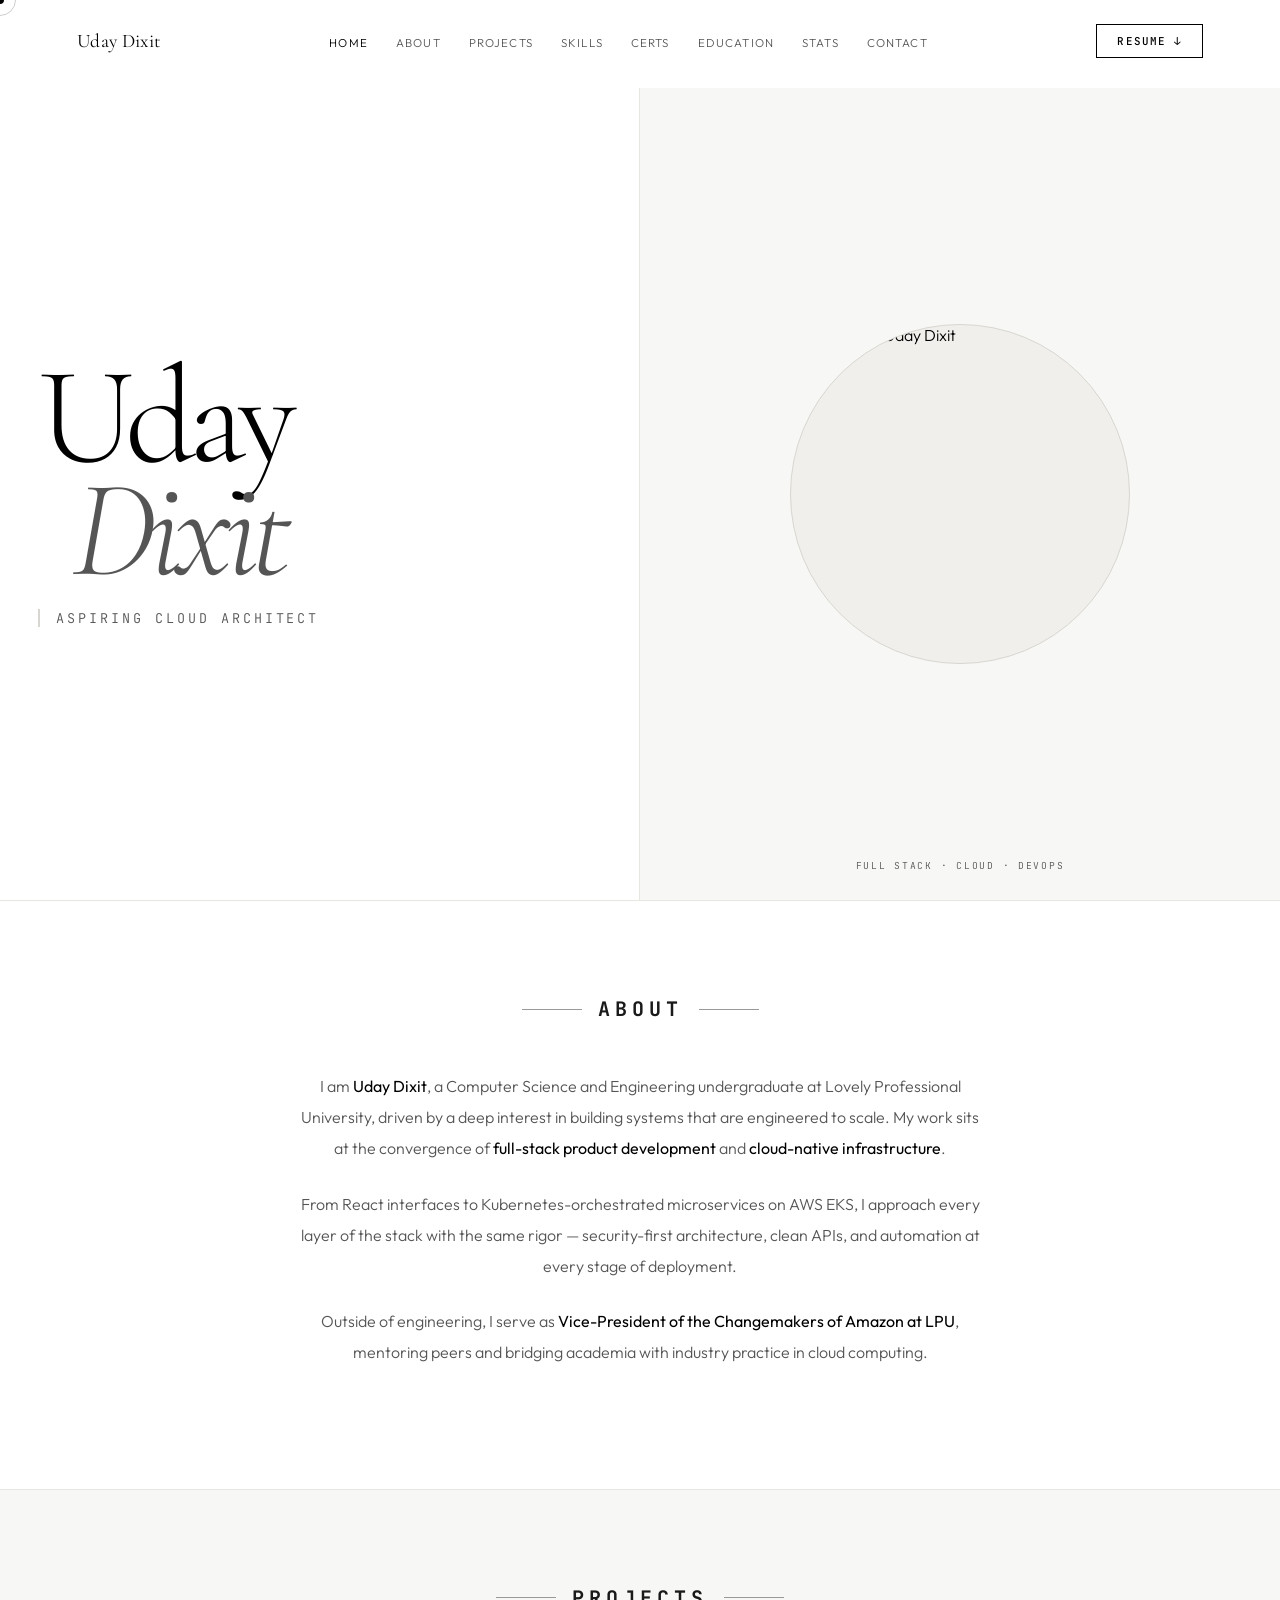
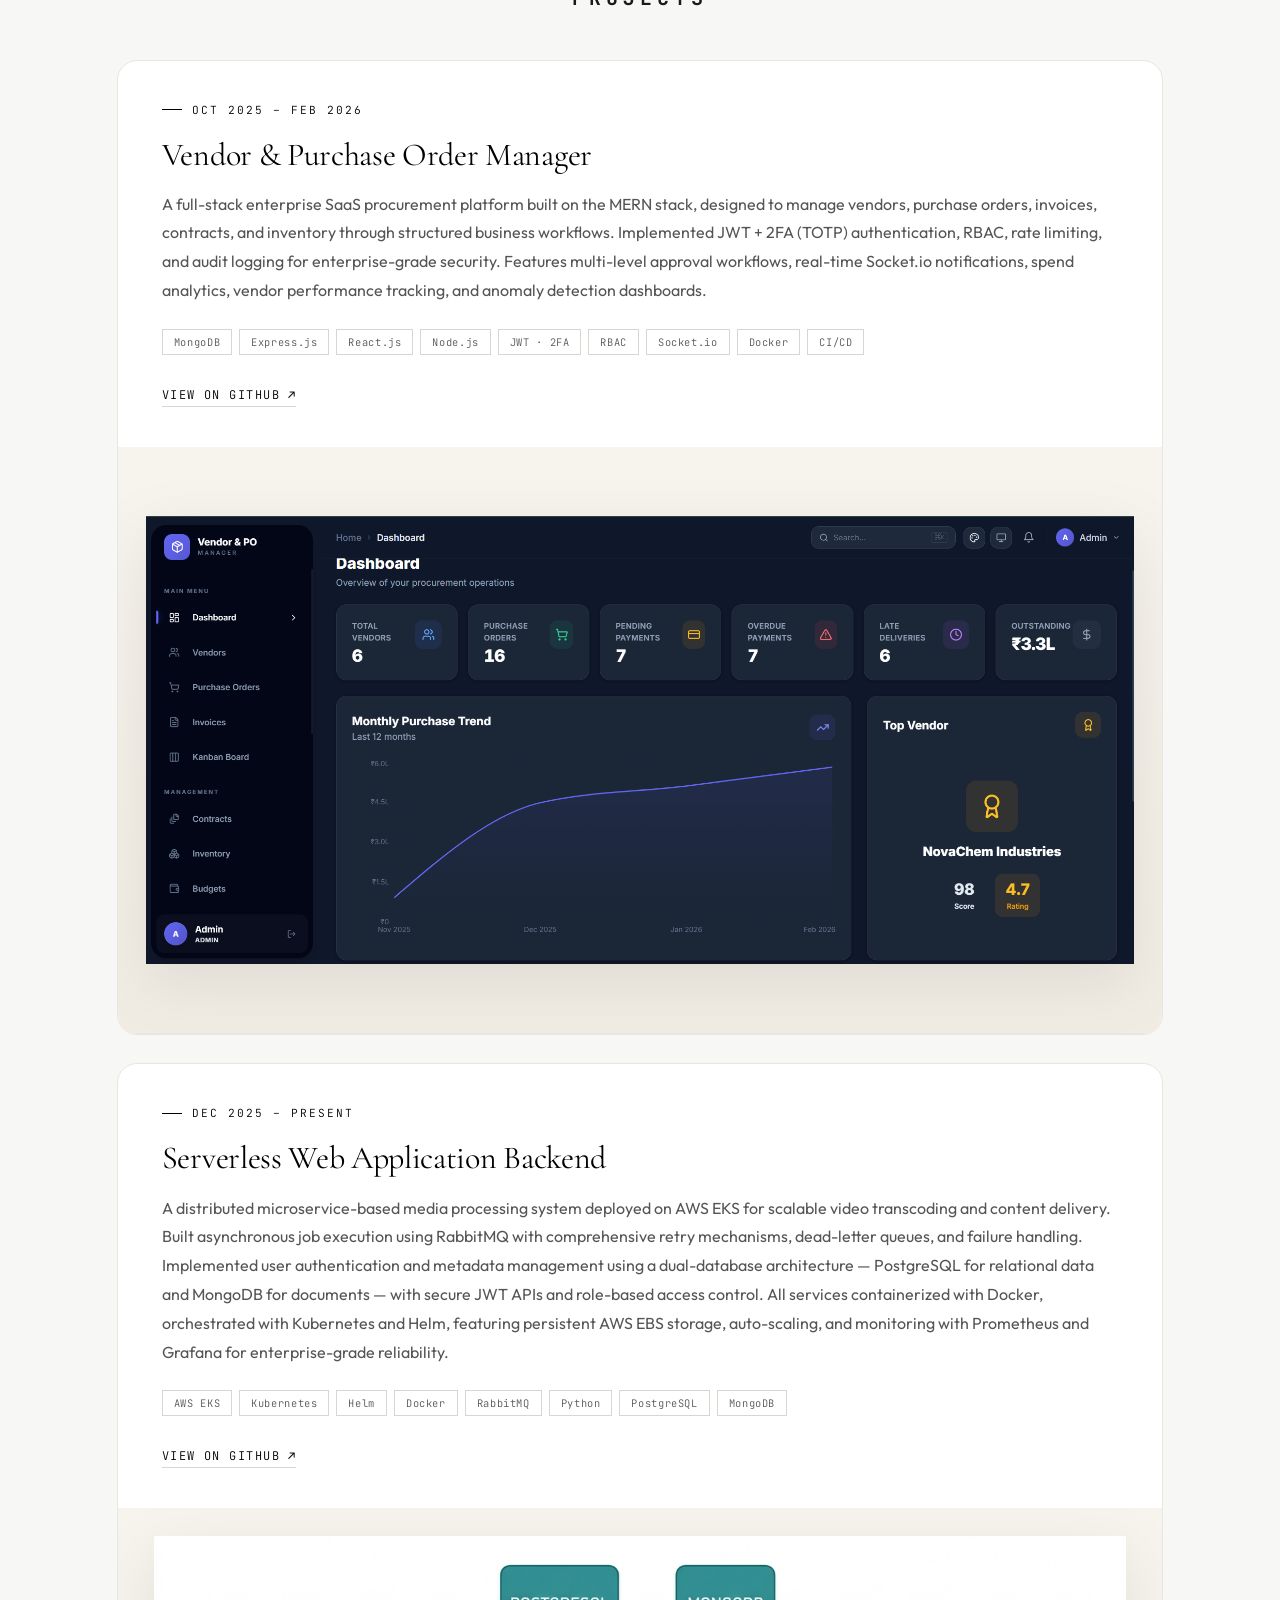
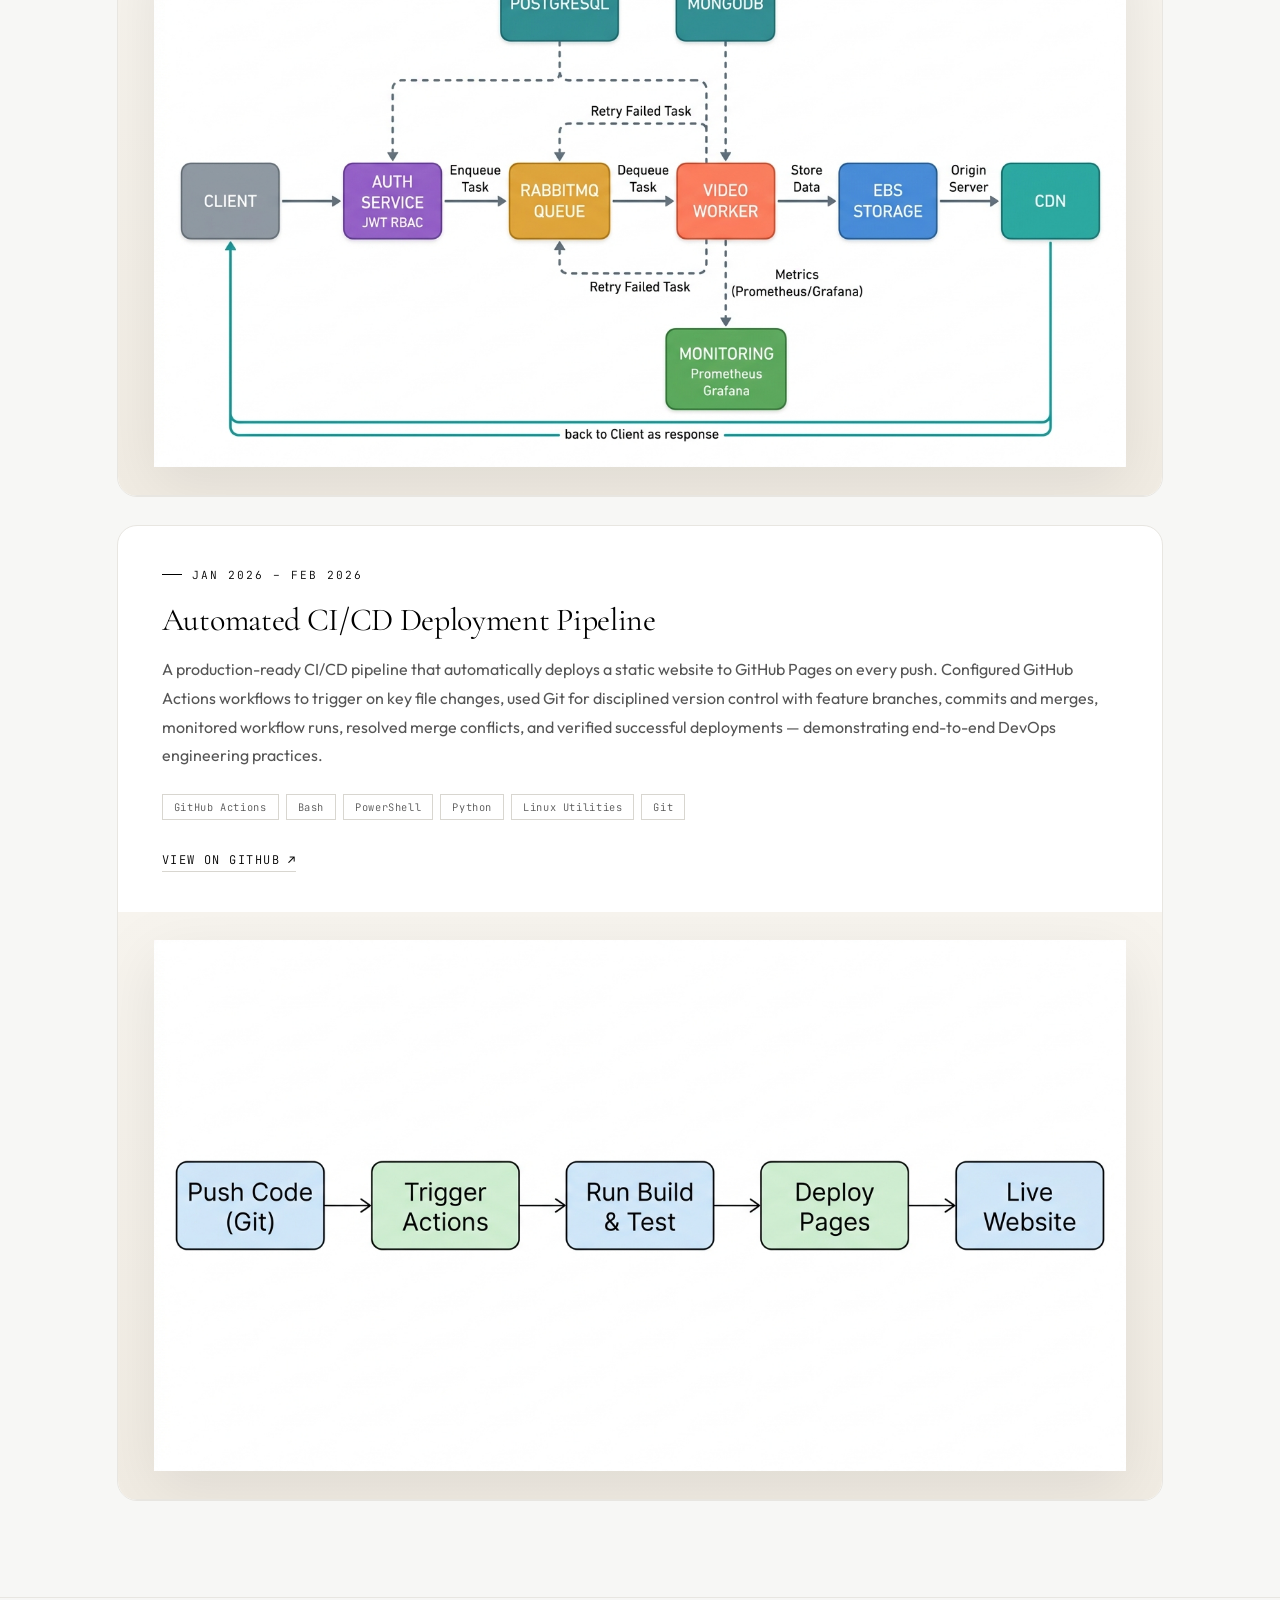
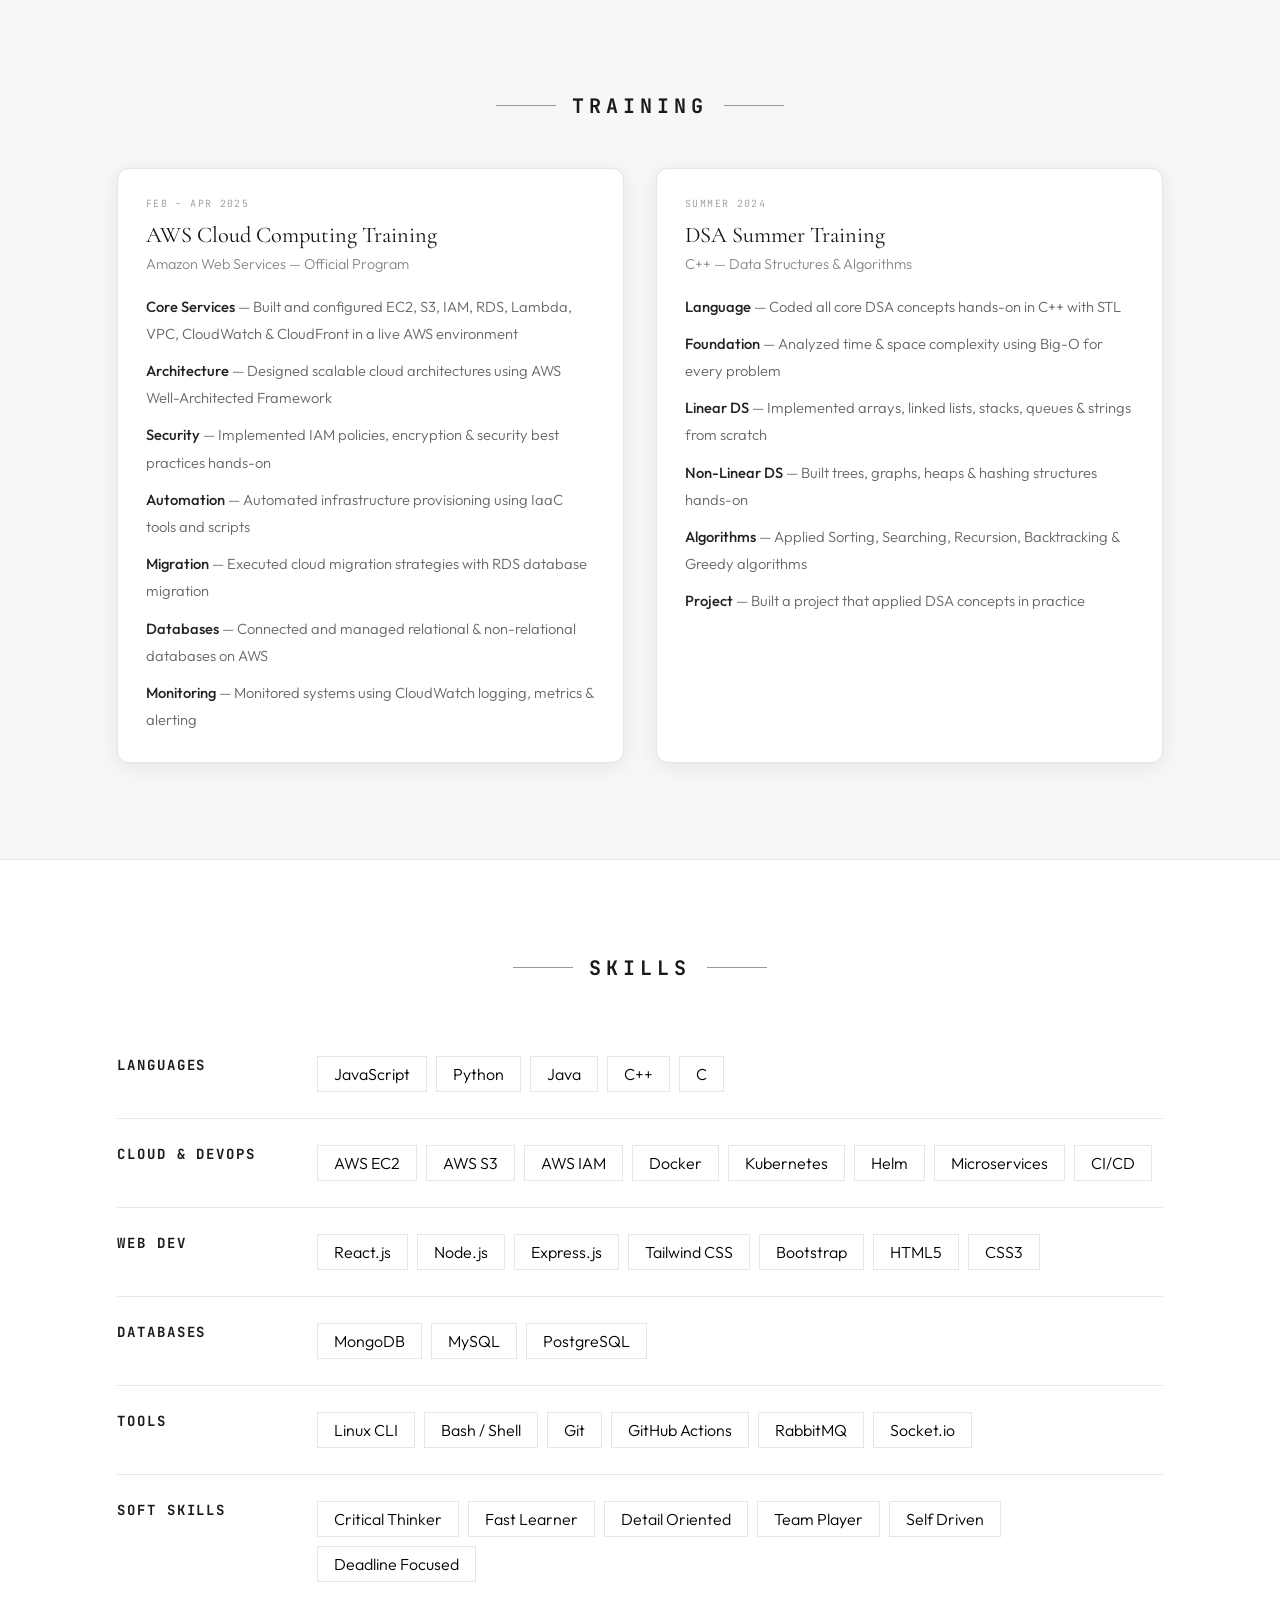
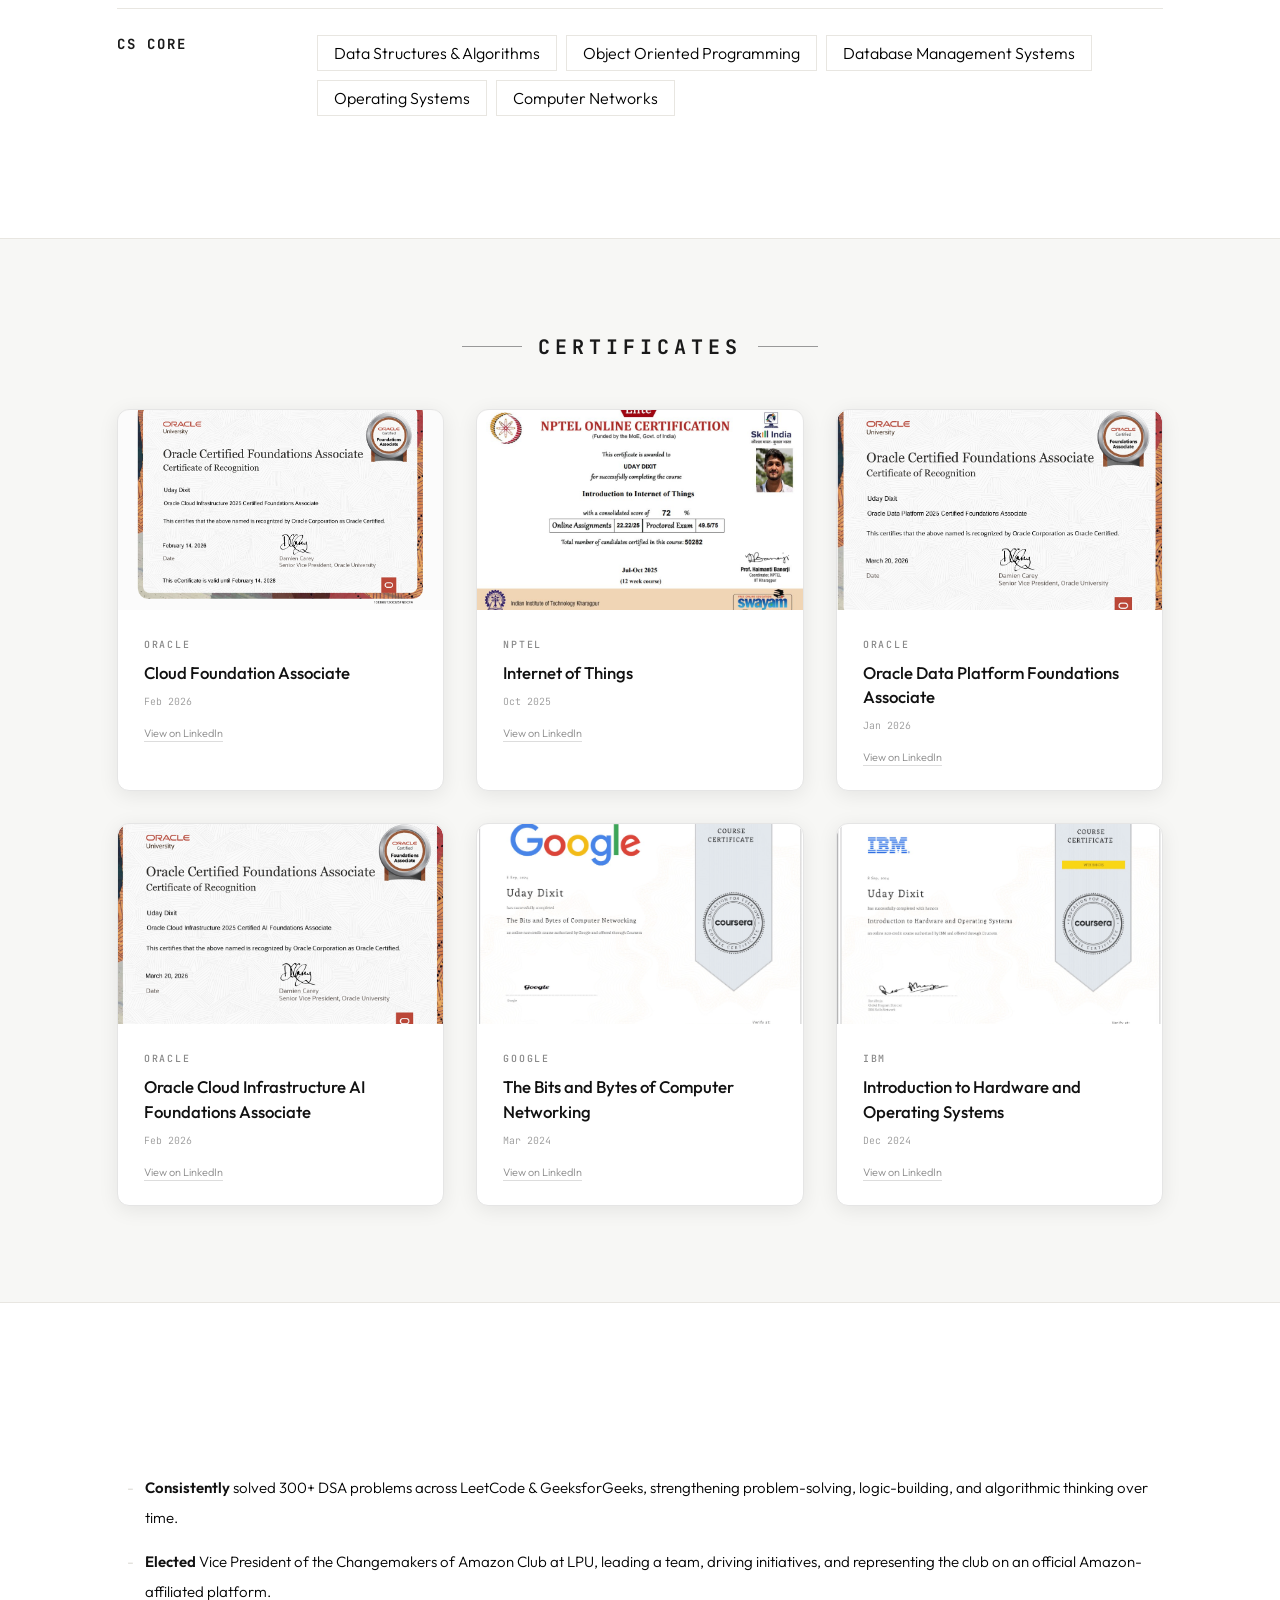
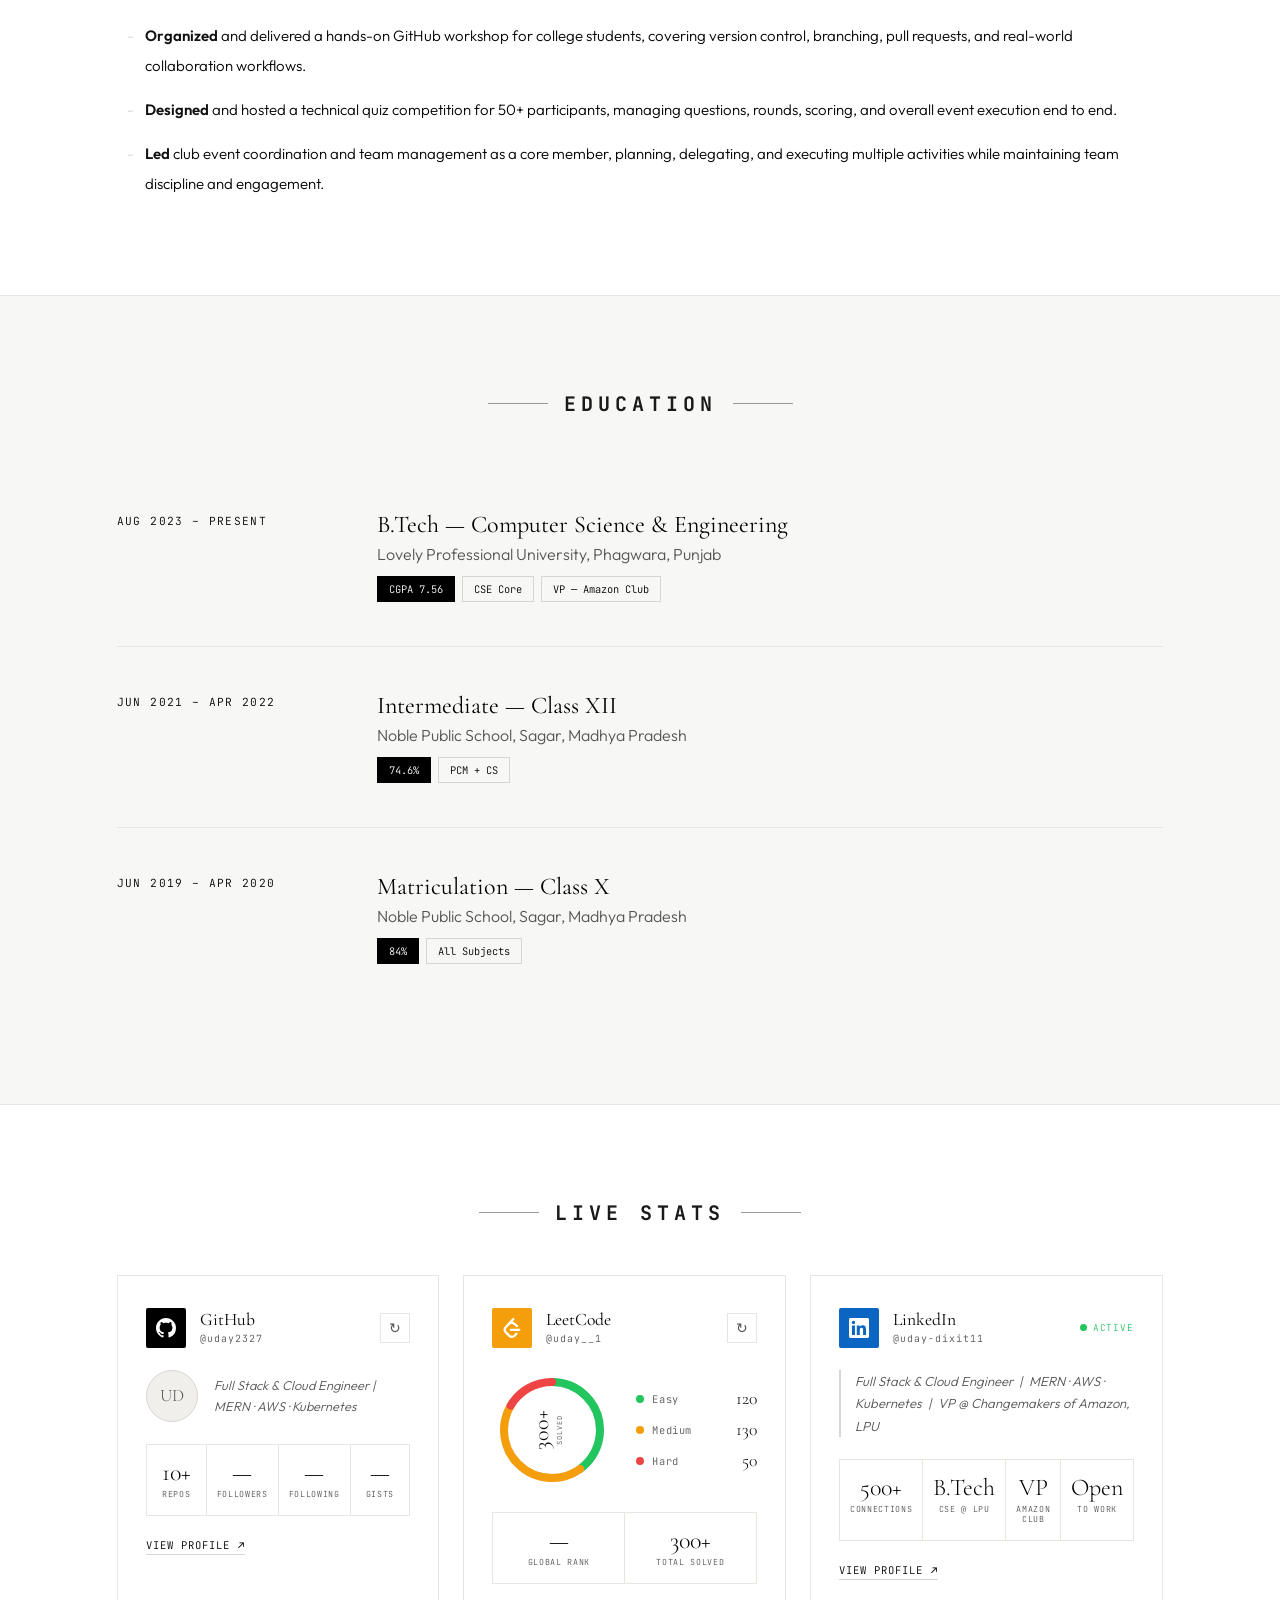
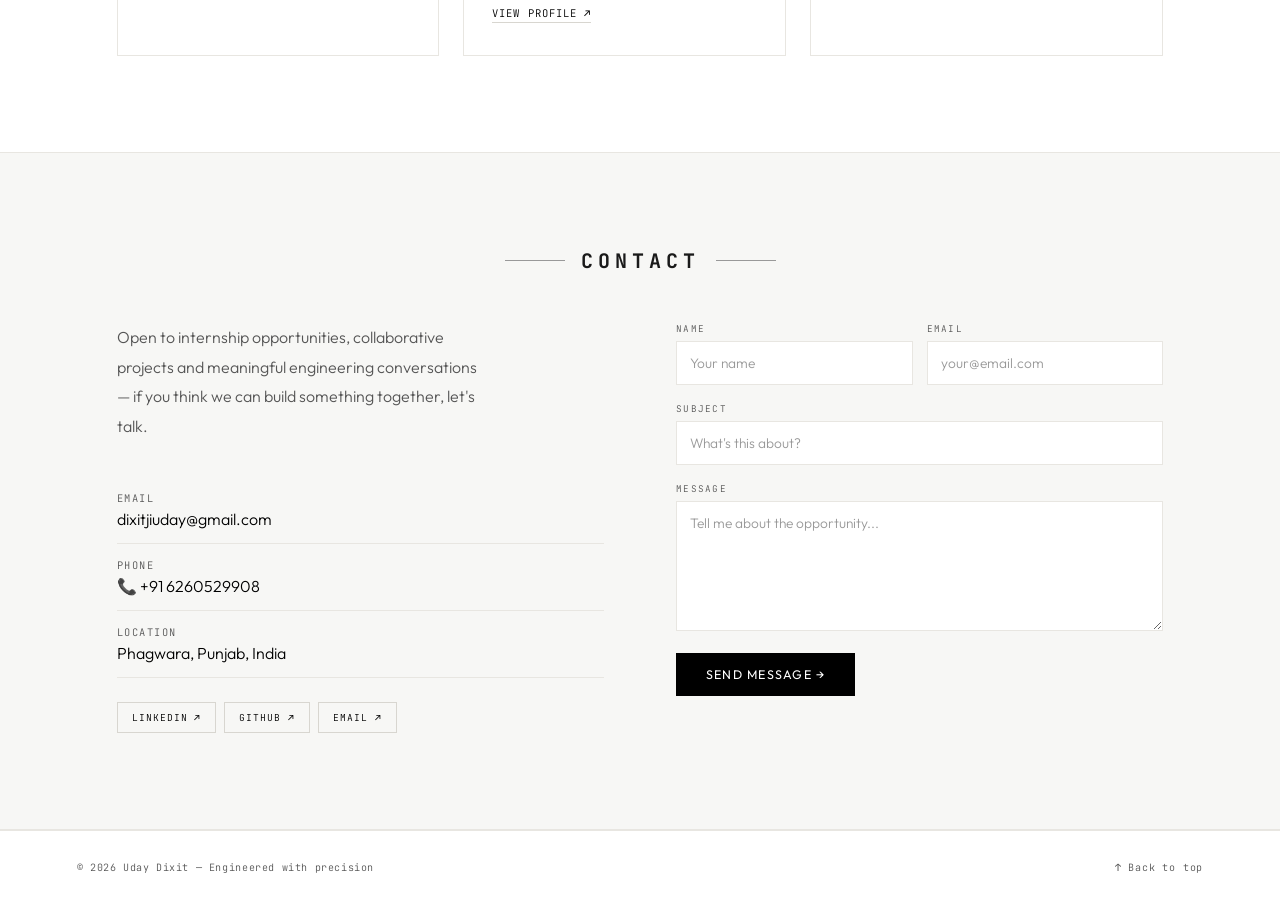
==== commit 6589b9c9: "final portfolio edit" ====
--- a/index.html
+++ b/index.html
@@ -4,14 +4,14 @@
 <head>
   <meta charset="UTF-8" />
   <meta name="viewport" content="width=device-width,initial-scale=1.0" />
-  <title>Uday Dixit &mdash; Engineer</title>
+  <title>Uday Dixit &mdash; Cloud &amp; Full-Stack Engineer</title>
   <script src="https://cdn.jsdelivr.net/npm/@emailjs/browser@3/dist/email.min.js"></script>
   <script>emailjs.init("v70whhCXeceKD1CFj")</script>
   <link rel="preconnect" href="https://fonts.googleapis.com" />
   <link
     href="https://fonts.googleapis.com/css2?family=Cormorant+Garamond:ital,wght@0,300;0,400;1,300;1,400&family=Outfit:wght@300;400;500&family=JetBrains+Mono:wght@400;500&display=swap"
     rel="stylesheet" />
-  <link rel="stylesheet" href="styles.css">
+  <link rel="stylesheet" href="styles.css?v=20260324-1">
 </head>
 
 <body>
@@ -38,24 +38,15 @@
   </nav>
   <section id="home">
     <div class="hl">
-      <div class="h-eyebrow reveal">Aspiring Cloud Engineer</div>
       <h1 class="hname reveal">
         <span class="fn">Uday</span>
         <span class="ln">Dixit</span>
       </h1>
+      <div class="h-eyebrow reveal">Aspiring Cloud Architect</div>
     </div>
     <div class="hr">
       <div class="photo-wrap">
-        <img class="hero-photo" src="images/Gemini_Generated_Image_amu9woamu9woamu9.png" alt="Prof      Hi, I'm Uday Dixit, a Computer Science undergraduate at Lovely Professional University. 
-      I'm passionate about building scalable systems — from designing user-friendly interfaces 
-      with React to managing cloud infrastructure on AWS.
-      
-      I believe in creating technology that's not just powerful but also secure and easy to use. 
-      When working on projects, I focus on clean code, reliable APIs, and automated deployment 
-      processes to reduce manual work and human error.
-      
-      Currently, I serve as Vice-President of Amazon Changemakers at LPU, where I mentor students 
-      and help bridge the gap between academic learning and real-world cloud computing practices.ile" />
+        <img class="hero-photo" src="images/Gemini_Generated_Image_amu9woamu9woamu9.png" alt="Portrait of Uday Dixit" />
       </div>
       <div class="hr-lbl">Full Stack &middot; Cloud &middot; DevOps</div>
     </div>
@@ -71,7 +62,7 @@
           convergence of <strong>full-stack product development</strong> and <strong>cloud-native
             infrastructure</strong>.</p>
         <p>From React interfaces to Kubernetes-orchestrated microservices on AWS EKS, I approach every layer of the
-          stack with the same rigour &mdash; security-first architecture, clean APIs, and automation at every stage of
+          stack with the same rigor &mdash; security-first architecture, clean APIs, and automation at every stage of
           deployment.</p>
         <p>Outside of engineering, I serve as <strong>Vice-President of the Changemakers of Amazon at LPU</strong>,
           mentoring peers and bridging academia with industry practice in cloud computing.</p>
@@ -87,10 +78,7 @@
       <div class="pl">
         <div class="pcard reveal">
           <div class="pimg">
-            <div class="pimg-ph">
-              <div class="pimg-ph-num">01</div>
-              <div class="pimg-ph-hint">Add screenshot<br />&lt;img src="project1.jpg"/&gt;</div>
-            </div>
+            <img src="images/vendor.png" alt="Vendor and purchase order manager project interface" />
           </div>
           <div class="pcontent">
             <div class="pperiod">Oct 2025 &ndash; Feb 2026</div>
@@ -110,19 +98,16 @@
         </div>
         <div class="pcard reveal">
           <div class="pimg">
-            <div class="pimg-ph">
-              <div class="pimg-ph-num">02</div>
-              <div class="pimg-ph-hint">Add screenshot<br />&lt;img src="project2.jpg"/&gt;</div>
-            </div>
+            <img src="images/serverless.png" alt="Serverless web application backend architecture or dashboard" />
           </div>
           <div class="pcontent">
             <div class="pperiod">Dec 2025 &ndash; Present</div>
             <div class="ptitle">Serverless Web Application Backend</div>
             <p class="pdesc">A distributed microservice-based media processing system deployed on AWS EKS for scalable
               video transcoding and content delivery. Built asynchronous job execution using RabbitMQ with comprehensive
-              retry mechanisms, dead letter queues, and failure handling. Implemented user authentication and metadata
+              retry mechanisms, dead-letter queues, and failure handling. Implemented user authentication and metadata
               management using a dual-database architecture — PostgreSQL for relational data and MongoDB for documents —
-              with secure JWT APIs and role-based access control. All services containerised with Docker, orchestrated
+              with secure JWT APIs and role-based access control. All services containerized with Docker, orchestrated
               with Kubernetes and Helm, featuring persistent AWS EBS storage, auto-scaling, and monitoring with
               Prometheus and Grafana for enterprise-grade reliability.</p>
             <div class="ptags"><span class="ptag">AWS EKS</span><span class="ptag">Kubernetes</span><span
@@ -134,10 +119,7 @@
         </div>
         <div class="pcard reveal">
           <div class="pimg">
-            <div class="pimg-ph">
-              <div class="pimg-ph-num">03</div>
-              <div class="pimg-ph-hint">Add screenshot<br />&lt;img src="project3.jpg"/&gt;</div>
-            </div>
+            <img src="images/gitworkflow.png" alt="Git workflow diagram for the automated CI/CD deployment pipeline project" />
           </div>
           <div class="pcontent">
             <div class="pperiod">Jan 2026 &ndash; Feb 2026</div>
@@ -166,9 +148,9 @@
         <div class="train-card">
           <div class="train-date">Feb &ndash; Apr 2025</div>
           <div class="train-title">AWS Cloud Computing Training</div>
-          <div class="train-sub">Amazon Web Services &mdash; Official Programme</div>
+          <div class="train-sub">Amazon Web Services &mdash; Official Program</div>
           <ul class="train-list">
-            <li><strong>Core Services</strong> &mdash; Built and configured EC2, S3, IAM, RDS, Lambda, VPC, CloudWatch &amp; CloudFront on live AWS environment</li>
+            <li><strong>Core Services</strong> &mdash; Built and configured EC2, S3, IAM, RDS, Lambda, VPC, CloudWatch &amp; CloudFront in a live AWS environment</li>
             <li><strong>Architecture</strong> &mdash; Designed scalable cloud architectures using AWS Well-Architected Framework</li>
             <li><strong>Security</strong> &mdash; Implemented IAM policies, encryption &amp; security best practices hands-on</li>
             <li><strong>Automation</strong> &mdash; Automated infrastructure provisioning using IaaC tools and scripts</li>
@@ -183,11 +165,11 @@
           <div class="train-sub">C++ &mdash; Data Structures &amp; Algorithms</div>
           <ul class="train-list">
             <li><strong>Language</strong> &mdash; Coded all core DSA concepts hands-on in C++ with STL</li>
-            <li><strong>Foundation</strong> &mdash; Analysed time &amp; space complexity using Big-O for every problem</li>
-            <li><strong>Linear DS</strong> &mdash; Implemented Arrays, Linked Lists, Stacks, Queues &amp; Strings from scratch</li>
-            <li><strong>Non-Linear DS</strong> &mdash; Built Tree, Graph, Heap &amp; Hashing structures hands-on</li>
+            <li><strong>Foundation</strong> &mdash; Analyzed time &amp; space complexity using Big-O for every problem</li>
+            <li><strong>Linear DS</strong> &mdash; Implemented arrays, linked lists, stacks, queues &amp; strings from scratch</li>
+            <li><strong>Non-Linear DS</strong> &mdash; Built trees, graphs, heaps &amp; hashing structures hands-on</li>
             <li><strong>Algorithms</strong> &mdash; Applied Sorting, Searching, Recursion, Backtracking &amp; Greedy algorithms</li>
-            <li><strong>Project</strong> &mdash; Developed a project applying DSA concepts practically</li>
+            <li><strong>Project</strong> &mdash; Built a project that applied DSA concepts in practice</li>
           </ul>
         </div>
       </div>
@@ -340,11 +322,11 @@
         <div class="sn">Achievements</div>
       </div>
       <ul class="ach-list reveal">
-        <li><strong>Consistently</strong> solved 300+ DSA problems across LeetCode &amp; GeeksForGeeks, strengthening problem solving, logic building and algorithmic thinking over time.</li>
-        <li><strong>Elected</strong> as Vice President &mdash; Changemakers of Amazon Club, LPU &mdash; leading a team, driving initiatives and representing the club at an official Amazon-affiliated platform.</li>
-        <li><strong>Organised</strong> and delivered a hands-on GitHub Workshop for college students, covering version control, branching, pull requests and real-world collaboration workflows.</li>
-        <li><strong>Designed</strong> and hosted a Technical Quiz Competition for 50+ participants, managing questions, rounds, scoring and overall event execution end to end.</li>
-        <li><strong>Led</strong> club event coordination and team management as a Core Member &mdash; planning, delegating and executing multiple activities while maintaining team discipline and engagement.</li>
+        <li><strong>Consistently</strong> solved 300+ DSA problems across LeetCode &amp; GeeksforGeeks, strengthening problem-solving, logic-building, and algorithmic thinking over time.</li>
+        <li><strong>Elected</strong> Vice President of the Changemakers of Amazon Club at LPU, leading a team, driving initiatives, and representing the club on an official Amazon-affiliated platform.</li>
+        <li><strong>Organized</strong> and delivered a hands-on GitHub workshop for college students, covering version control, branching, pull requests, and real-world collaboration workflows.</li>
+        <li><strong>Designed</strong> and hosted a technical quiz competition for 50+ participants, managing questions, rounds, scoring, and overall event execution end to end.</li>
+        <li><strong>Led</strong> club event coordination and team management as a core member, planning, delegating, and executing multiple activities while maintaining team discipline and engagement.</li>
       </ul>
     </div>
   </section>
--- a/styles.css
+++ b/styles.css
@@ -25,11 +25,11 @@
 .ham span{width:22px;height:1.5px;background:var(--text);display:block;}
 #home{min-height:100vh;display:grid;grid-template-columns:1fr 1fr;border-bottom:1px solid var(--line);padding-top:88px;}
 .hl{padding:0 6%;display:flex;flex-direction:column;align-items:flex-start;justify-content:center;border-right:1px solid var(--line);}
-.h-eyebrow{font-family:'JetBrains Mono',monospace;font-size:.68rem;letter-spacing:.22em;color:var(--muted);text-transform:uppercase;margin-bottom:22px;display:flex;align-items:center;gap:12px;}
-.h-eyebrow::before{content:'';width:26px;height:1px;background:var(--muted);flex-shrink:0;}
-.hname{font-family:'Cormorant Garamond',serif;font-weight:300;font-size:clamp(5.5rem,9vw,11rem);line-height:.88;letter-spacing:-.04em;}
+.h-eyebrow{font-family:'JetBrains Mono',monospace;font-size:.84rem;letter-spacing:.22em;color:var(--muted);text-transform:uppercase;margin-top:22px;padding-left:16px;display:inline-flex;align-items:center;gap:12px;border-left:2px solid var(--line2);}
+.h-eyebrow::before{content:none;}
+.hname{font-family:'Cormorant Garamond',serif;font-weight:300;font-size:clamp(6.6rem,10.8vw,13rem);line-height:.82;letter-spacing:-.055em;max-width:560px;}
 .hname .fn{display:block;color:var(--text);}
-.hname .ln{display:block;font-style:italic;color:var(--muted);}
+.hname .ln{display:block;font-style:italic;color:var(--muted);padding-left:.24em;}
 .hr{background:var(--off);display:flex;align-items:center;justify-content:center;position:relative;overflow:hidden;min-height:calc(100vh - 88px);}
 .photo-wrap{width:340px;height:340px;border-radius:50%;overflow:hidden;border:1px solid var(--line2);flex-shrink:0;display:flex;align-items:center;justify-content:center;background:var(--off2);position:relative;}
 .hero-photo{width:100%;height:100%;object-fit:cover;object-position:center center;display:block;filter:grayscale(8%);}
@@ -80,22 +80,20 @@
 .about-body p strong{color:var(--text);font-weight:400;}
 .about-dl{margin-top:40px;display:flex;justify-content:center;}
 #projects{background:var(--off);}
-.pl{display:flex;flex-direction:column;gap:2px;}
-.pcard{display:grid;grid-template-columns:1fr 1fr;min-height:480px;background:var(--white);border:1px solid var(--line);overflow:hidden;transition:box-shadow .3s;}
-.pcard:hover{box-shadow:0 8px 40px rgba(0,0,0,.07);}
-.pcard:nth-child(even){direction:rtl;}
-.pcard:nth-child(even)>*{direction:ltr;}
-.pimg{position:relative;overflow:hidden;background:var(--off2);display:flex;align-items:center;justify-content:center;min-height:480px;}
-.pimg img{width:100%;height:100%;object-fit:cover;object-position:center center;display:block;transition:transform .6s ease;}
-.pcard:hover .pimg img{transform:scale(1.04);}
+.pl{display:flex;flex-direction:column;gap:28px;}
+.pcard{display:flex;flex-direction:column-reverse;background:var(--white);border:1px solid var(--line);overflow:hidden;transition:transform .25s ease, box-shadow .3s ease;border-radius:20px;}
+.pcard:hover{transform:translateY(-4px);box-shadow:0 14px 44px rgba(0,0,0,.08);}
+.pimg{position:relative;overflow:hidden;background:linear-gradient(180deg,#f7f4ee 0%,#f1ece3 100%);display:flex;align-items:center;justify-content:center;padding:28px;min-height:0;border-bottom:1px solid var(--line);aspect-ratio:16/9;}
+.pimg img{width:100%;height:100%;max-height:100%;object-fit:contain;object-position:center center;display:block;transition:transform .45s ease;filter:drop-shadow(0 18px 30px rgba(0,0,0,.08));}
+.pcard:hover .pimg img{transform:scale(1.015);}
 .pimg-ph{width:100%;height:100%;display:flex;flex-direction:column;align-items:center;justify-content:center;gap:14px;padding:40px;background:var(--off2);}
 .pimg-ph-num{font-family:'Cormorant Garamond',serif;font-size:6rem;font-weight:300;color:var(--line);line-height:1;}
 .pimg-ph-hint{font-family:'JetBrains Mono',monospace;font-size:.58rem;color:var(--muted);letter-spacing:.1em;text-align:center;line-height:1.8;}
-.pcontent{padding:56px 52px;display:flex;flex-direction:column;justify-content:center;}
+.pcontent{padding:42px 44px 40px;display:flex;flex-direction:column;justify-content:center;}
 .pperiod{font-family:'JetBrains Mono',monospace;font-size:.7rem;color:var(--text);letter-spacing:.18em;text-transform:uppercase;margin-bottom:20px;display:flex;align-items:center;gap:10px;}
 .pperiod::before{content:'';width:20px;height:1px;background:var(--text);flex-shrink:0;}
-.ptitle{font-family:'Cormorant Garamond',serif;font-size:2.2rem;font-weight:400;color:var(--text);margin-bottom:20px;line-height:1.1;letter-spacing:-.01em;}
-.pdesc{font-size:1rem;line-height:1.85;color:var(--muted);font-weight:400;margin-bottom:28px;}
+.ptitle{font-family:'Cormorant Garamond',serif;font-size:2rem;font-weight:400;color:var(--text);margin-bottom:18px;line-height:1.1;letter-spacing:-.01em;}
+.pdesc{font-size:1rem;line-height:1.8;color:var(--muted);font-weight:400;margin-bottom:24px;}
 .ptags{display:flex;flex-wrap:wrap;gap:7px;margin-bottom:32px;}
 .ptag{font-family:'JetBrains Mono',monospace;font-size:.65rem;color:var(--muted);border:1px solid var(--line2);padding:5px 11px;letter-spacing:.06em;}
 .plink{display:inline-flex;align-items:center;gap:8px;font-family:'JetBrains Mono',monospace;font-size:.75rem;color:var(--text);text-decoration:none;letter-spacing:.12em;text-transform:uppercase;border-bottom:1px solid var(--line2);padding-bottom:3px;transition:border-color .2s;align-self:flex-start;}
@@ -128,7 +126,7 @@
 #achievements{background:var(--white);}
 .ach-list{list-style:none;display:flex;flex-direction:column;gap:14px;padding-left:10px;}
 .ach-list li{font-size:15px;line-height:2;color:var(--text);position:relative;padding-left:18px;}
-.ach-list li::before{content:'—';position:absolute;left:0;color:var(--line2);}
+.ach-list li::before{content:'-';position:absolute;left:0;color:var(--line2);}
 .ach-list li strong{font-weight:600;color:#111;}
 #education{background:var(--off);}
 .edl{display:flex;flex-direction:column;}
@@ -146,9 +144,9 @@
 .train-card:hover{transform:translateY(-4px);box-shadow:0 10px 32px rgba(0,0,0,.12);}
 .train-date{font-family:'JetBrains Mono',monospace;font-size:.62rem;color:#999;letter-spacing:.14em;text-transform:uppercase;margin-bottom:12px;}
 .train-title{font-family:'Cormorant Garamond',serif;font-size:1.4rem;font-weight:400;color:#111;margin-bottom:6px;line-height:1.2;}
-.train-sub{font-size:.82rem;color:#888;margin-bottom:20px;font-weight:300;}
+.train-sub{font-size:.9rem;color:#888;margin-bottom:20px;font-weight:300;}
 .train-list{list-style:none;display:flex;flex-direction:column;gap:10px;}
-.train-list li{font-size:.82rem;color:#666;line-height:1.8;font-weight:300;}
+.train-list li{font-size:.92rem;color:#666;line-height:1.85;font-weight:300;}
 .train-list li strong{color:#222;font-weight:500;}
 #profiles{background:var(--white);}
 .stats-grid{display:grid;grid-template-columns:repeat(3,1fr);gap:24px;}
@@ -227,9 +225,8 @@
   .hl{min-height:50vh;border-right:none;border-bottom:1px solid var(--line);justify-content:center;padding:60px 5%;}
   .hr{min-height:60vh;}
   .photo-wrap{width:260px;height:260px;}
-  .pcard{grid-template-columns:1fr;}
-  .pcard:nth-child(even){direction:ltr;}
-  .pimg{min-height:280px;}
+  .pimg{padding:22px;}
+  .pimg img{max-height:320px;}
   .cgrd{grid-template-columns:1fr;gap:44px;}
   .cgrid{grid-template-columns:repeat(2,1fr);gap:24px;}
   .stats-grid{grid-template-columns:1fr;}
@@ -243,9 +240,12 @@
   .ham{display:flex;}
   .nav-cv{display:none;}
   .cgrid{grid-template-columns:1fr;gap:20px;}
-  .hname{font-size:3.8rem;}
+  .hname{font-size:4.6rem;line-height:.86;}
+  .h-eyebrow{font-size:.66rem;letter-spacing:.18em;padding-left:12px;margin-top:18px;}
   .pcontent{padding:36px 28px;}
   .ptitle{font-size:1.8rem;}
+  .pimg{padding:18px;}
+  .pimg img{max-height:240px;}
   .frow2{grid-template-columns:1fr;}
   .tblock{grid-template-columns:1fr;}
   .tyr{display:none;}
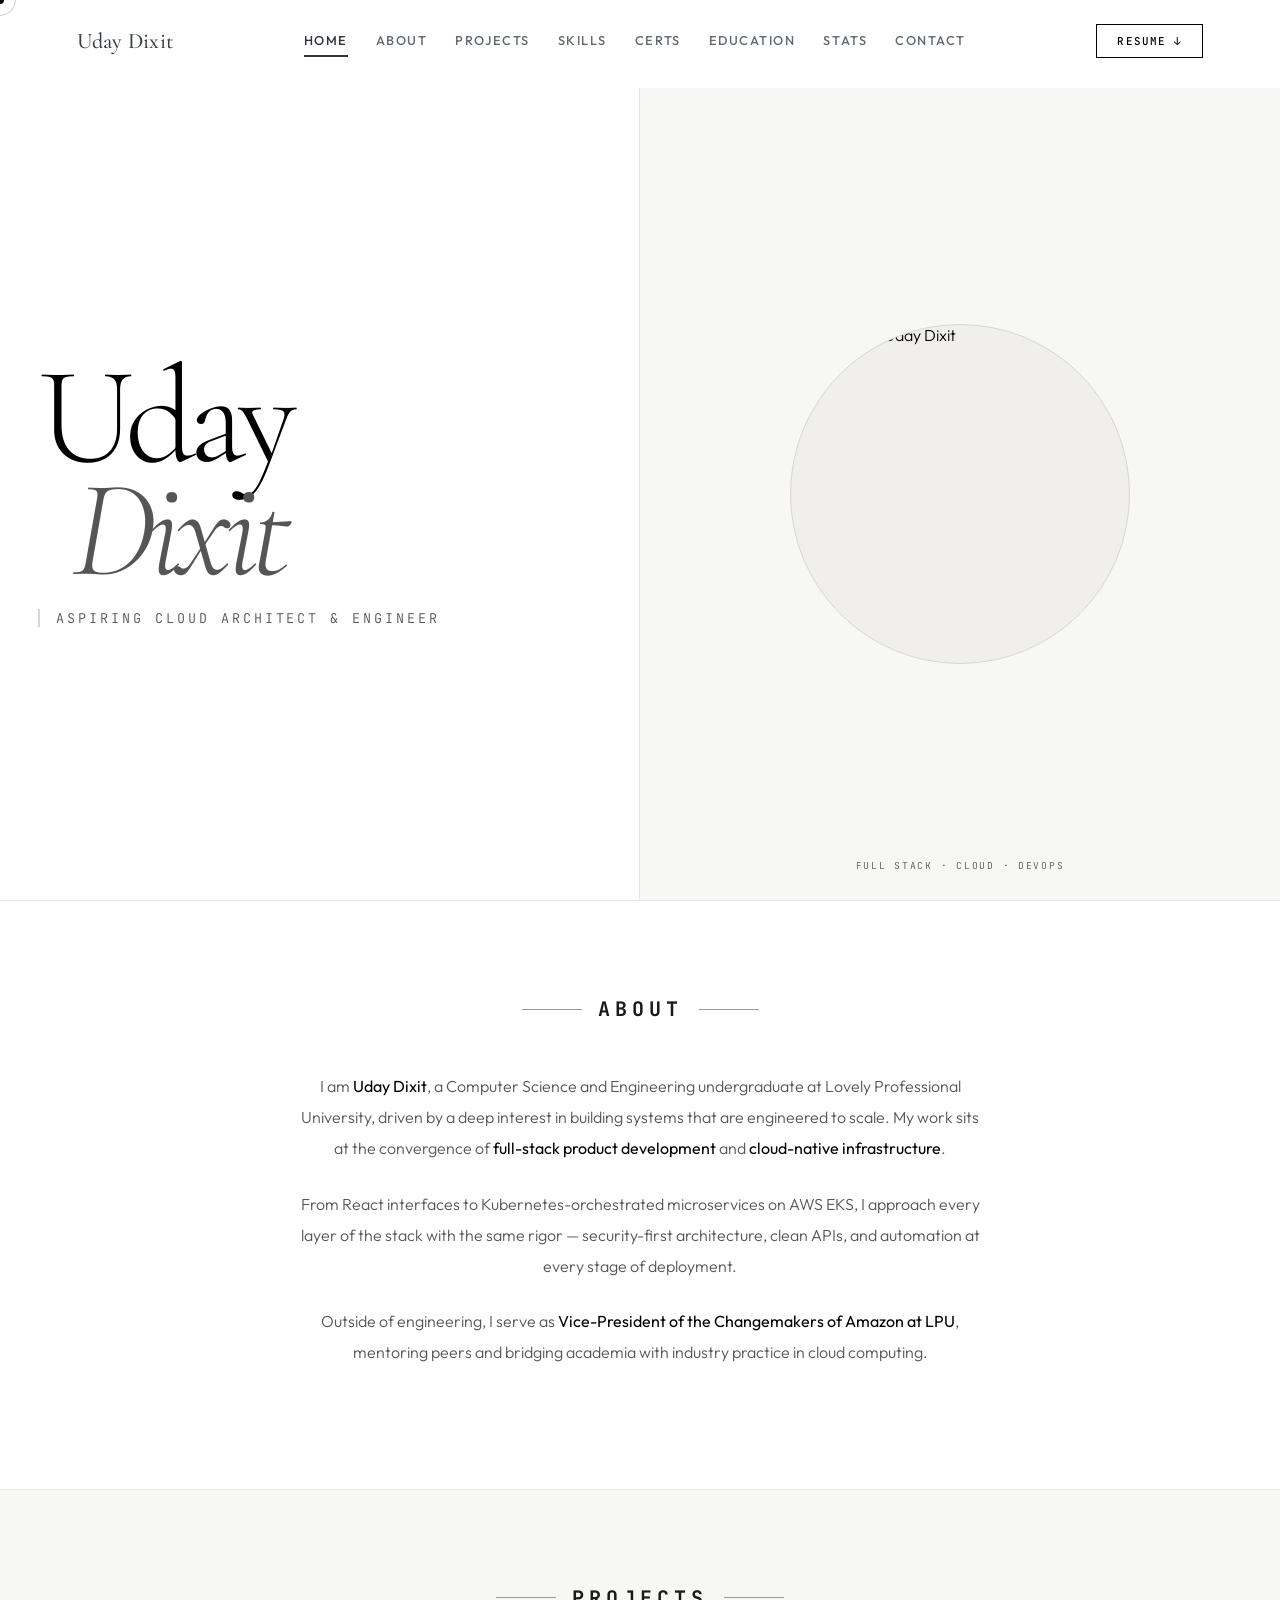
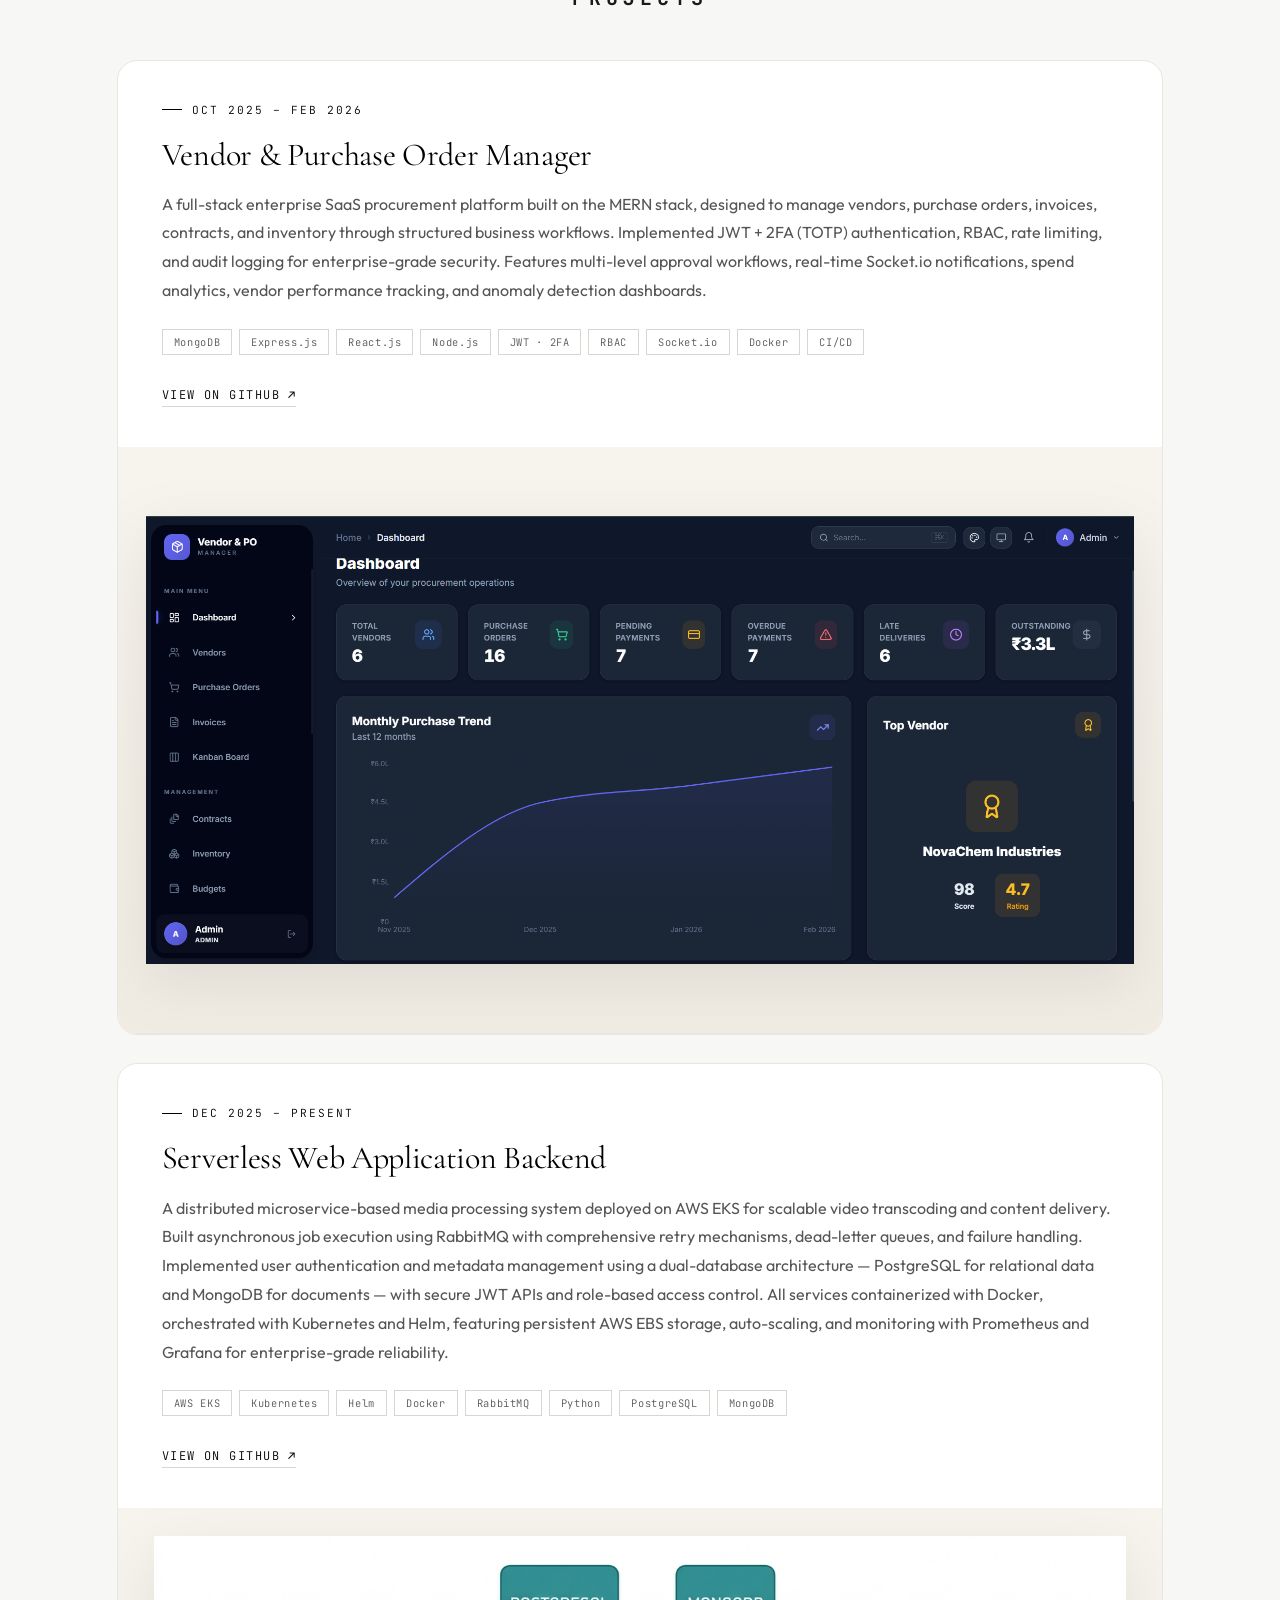
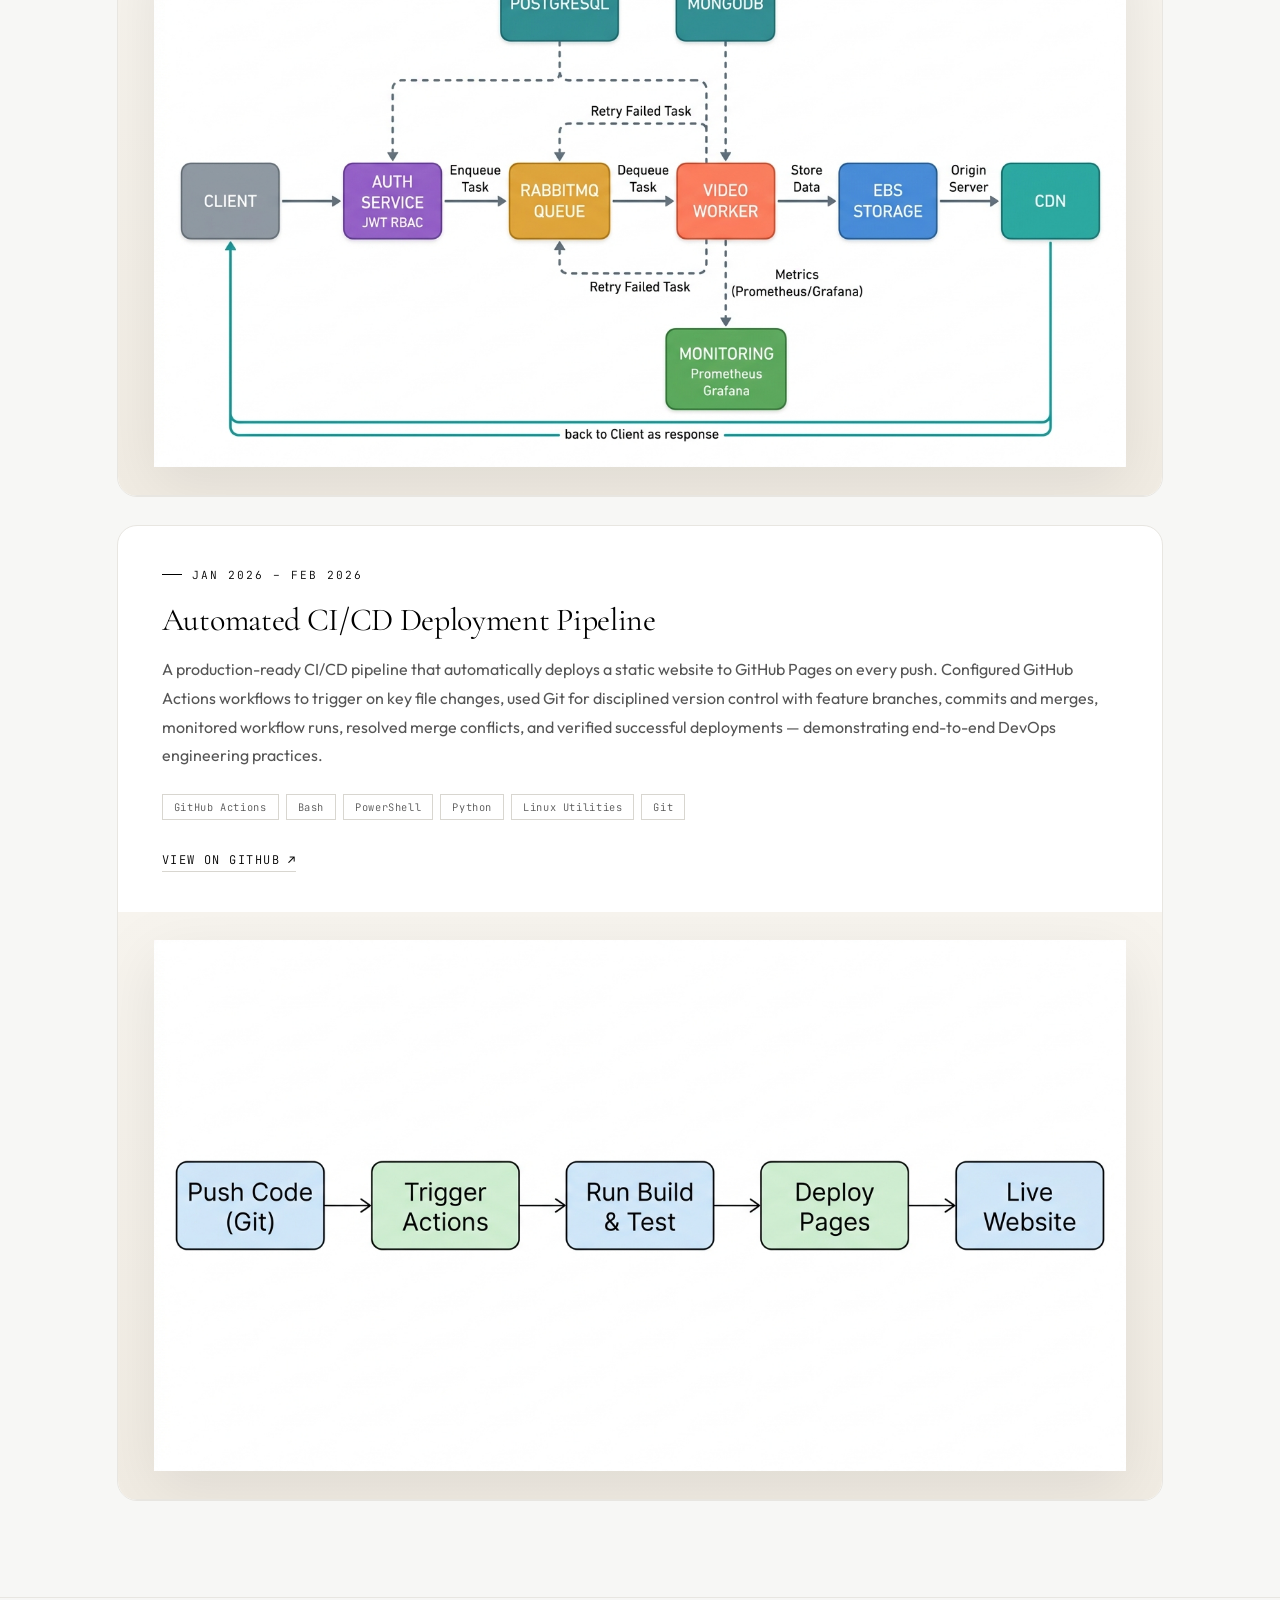
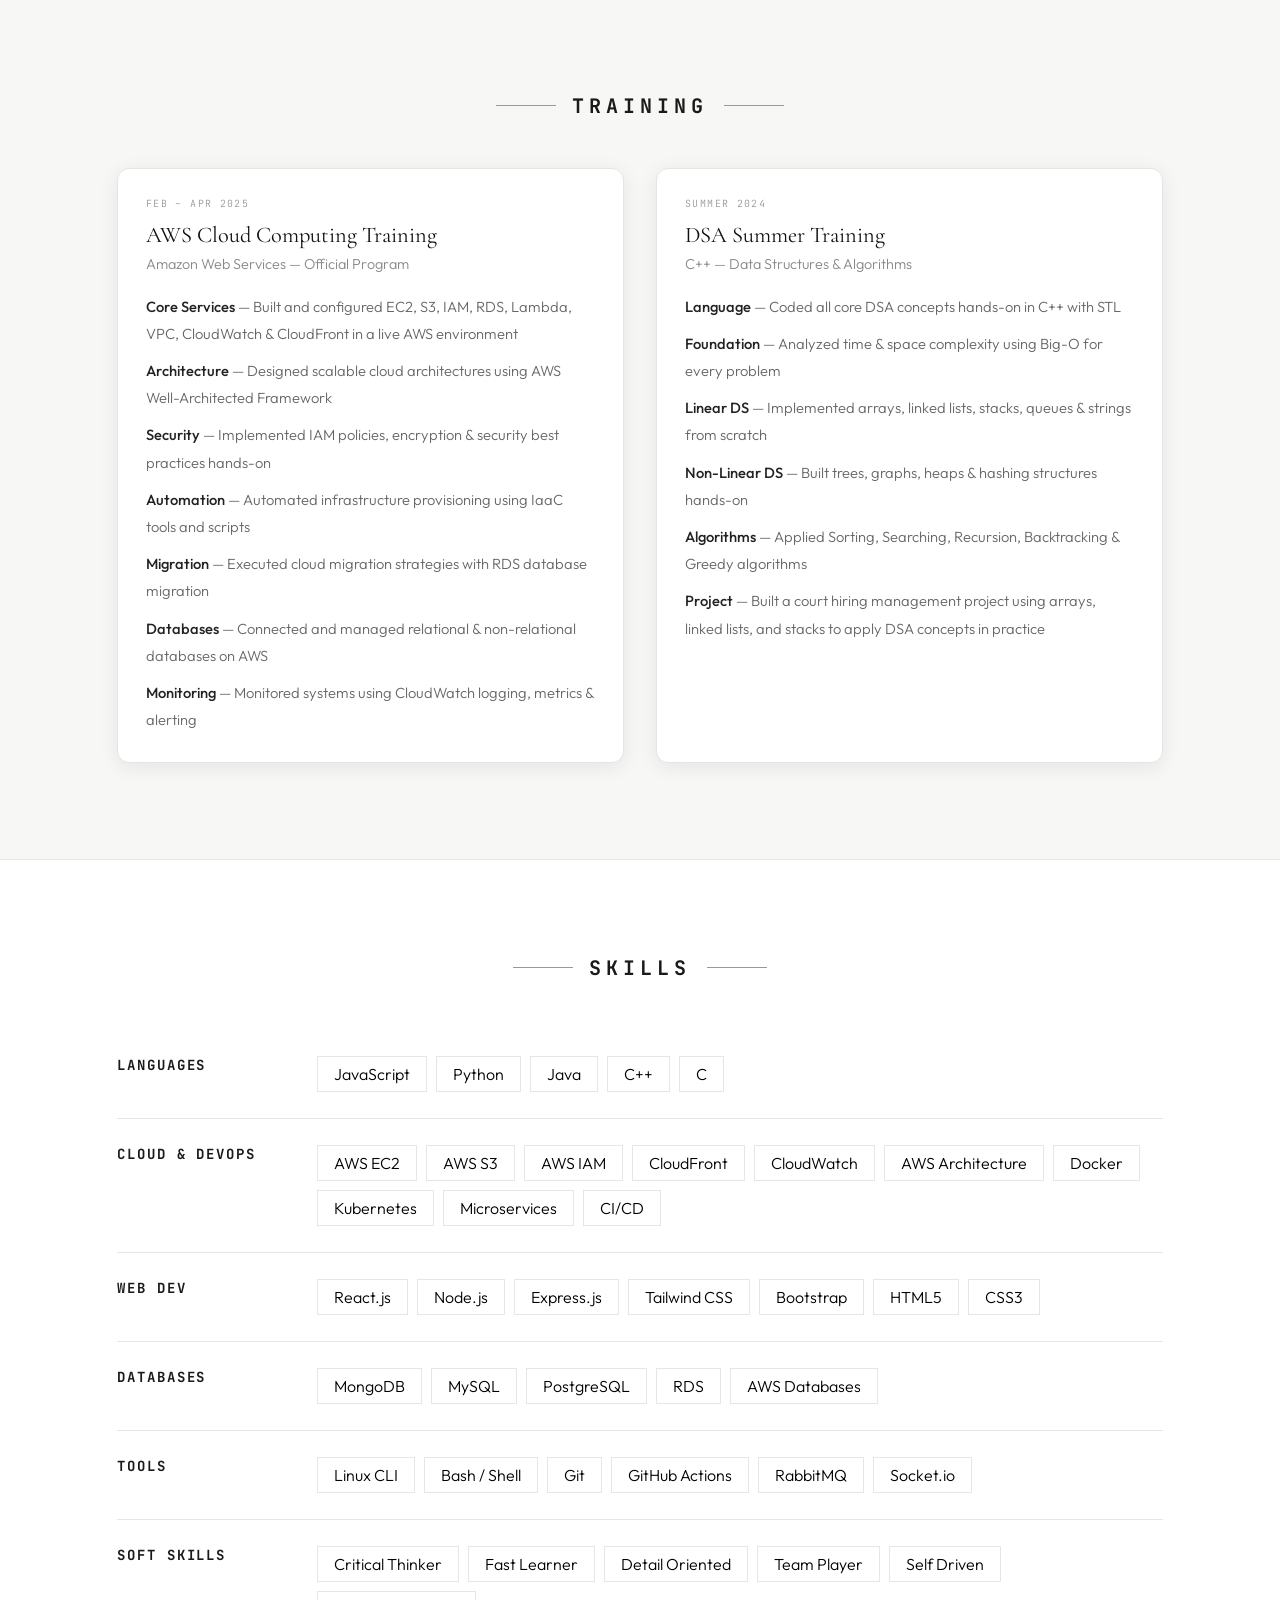
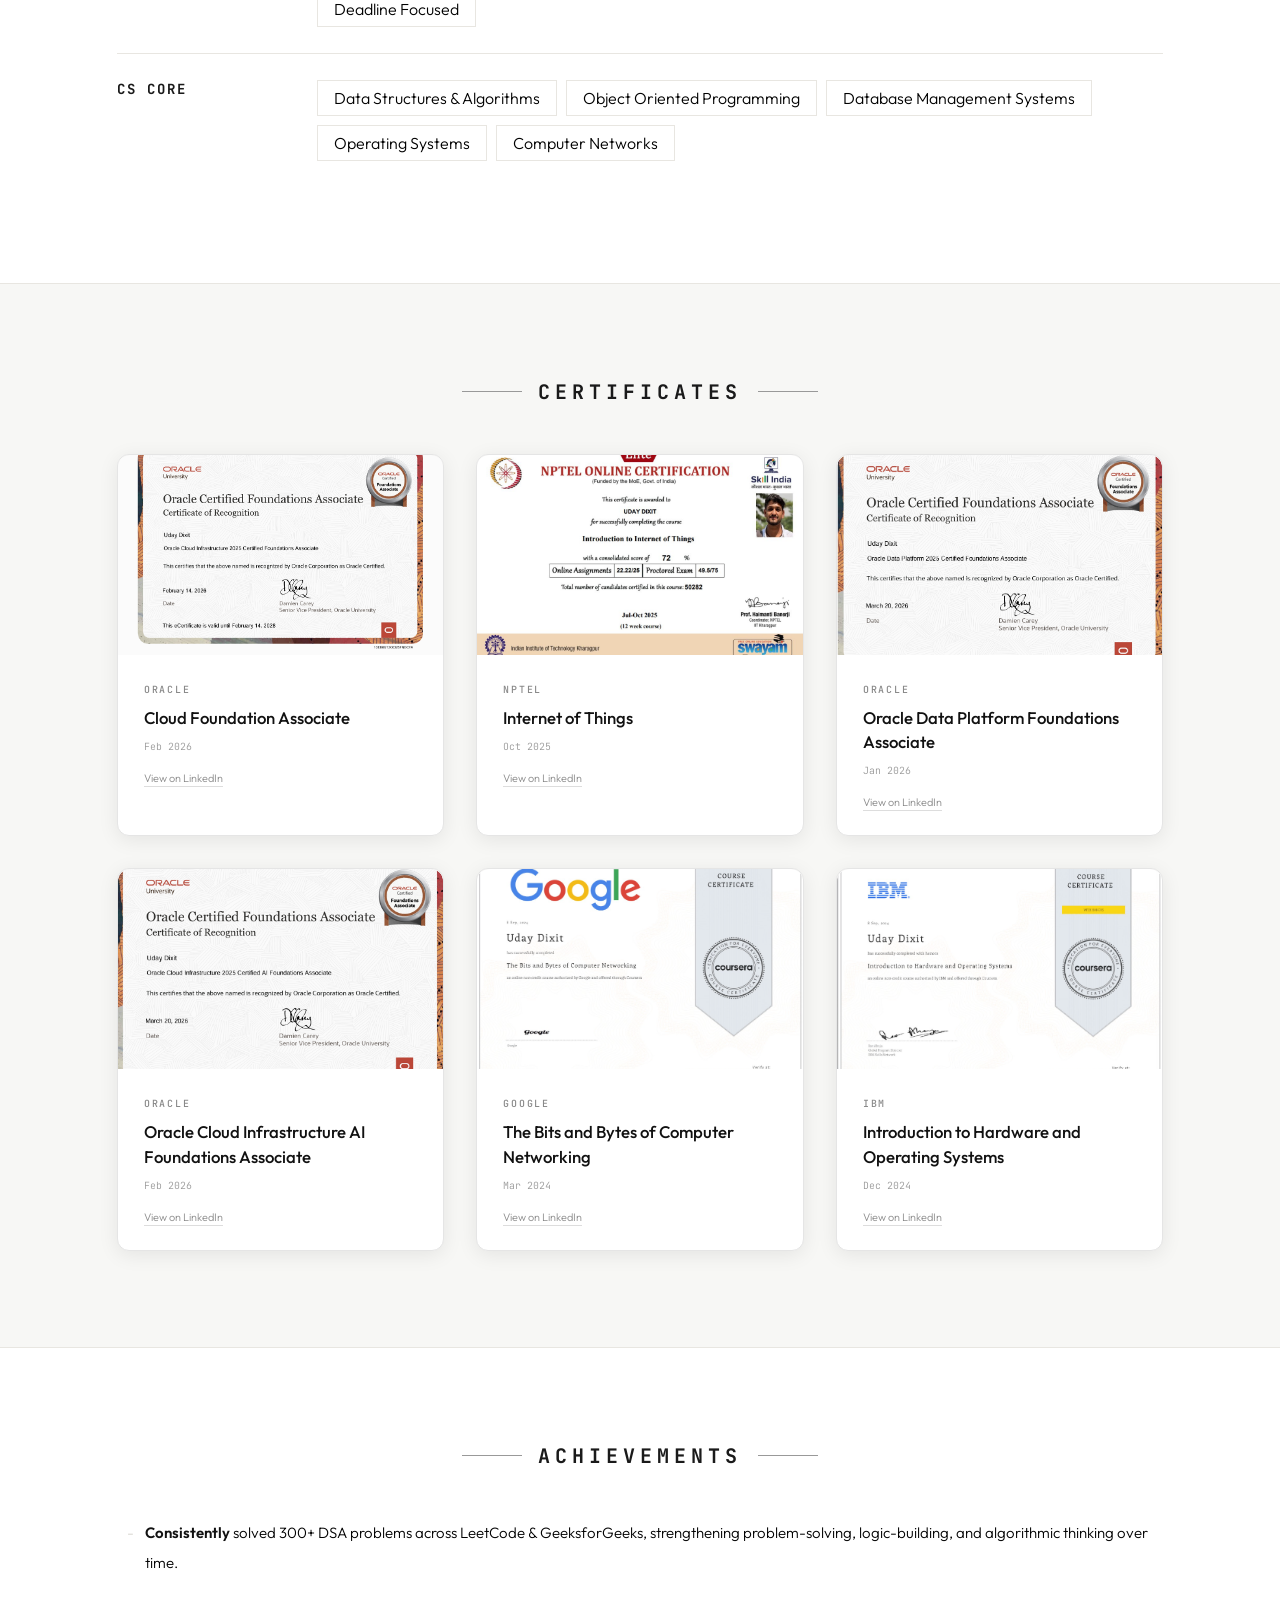
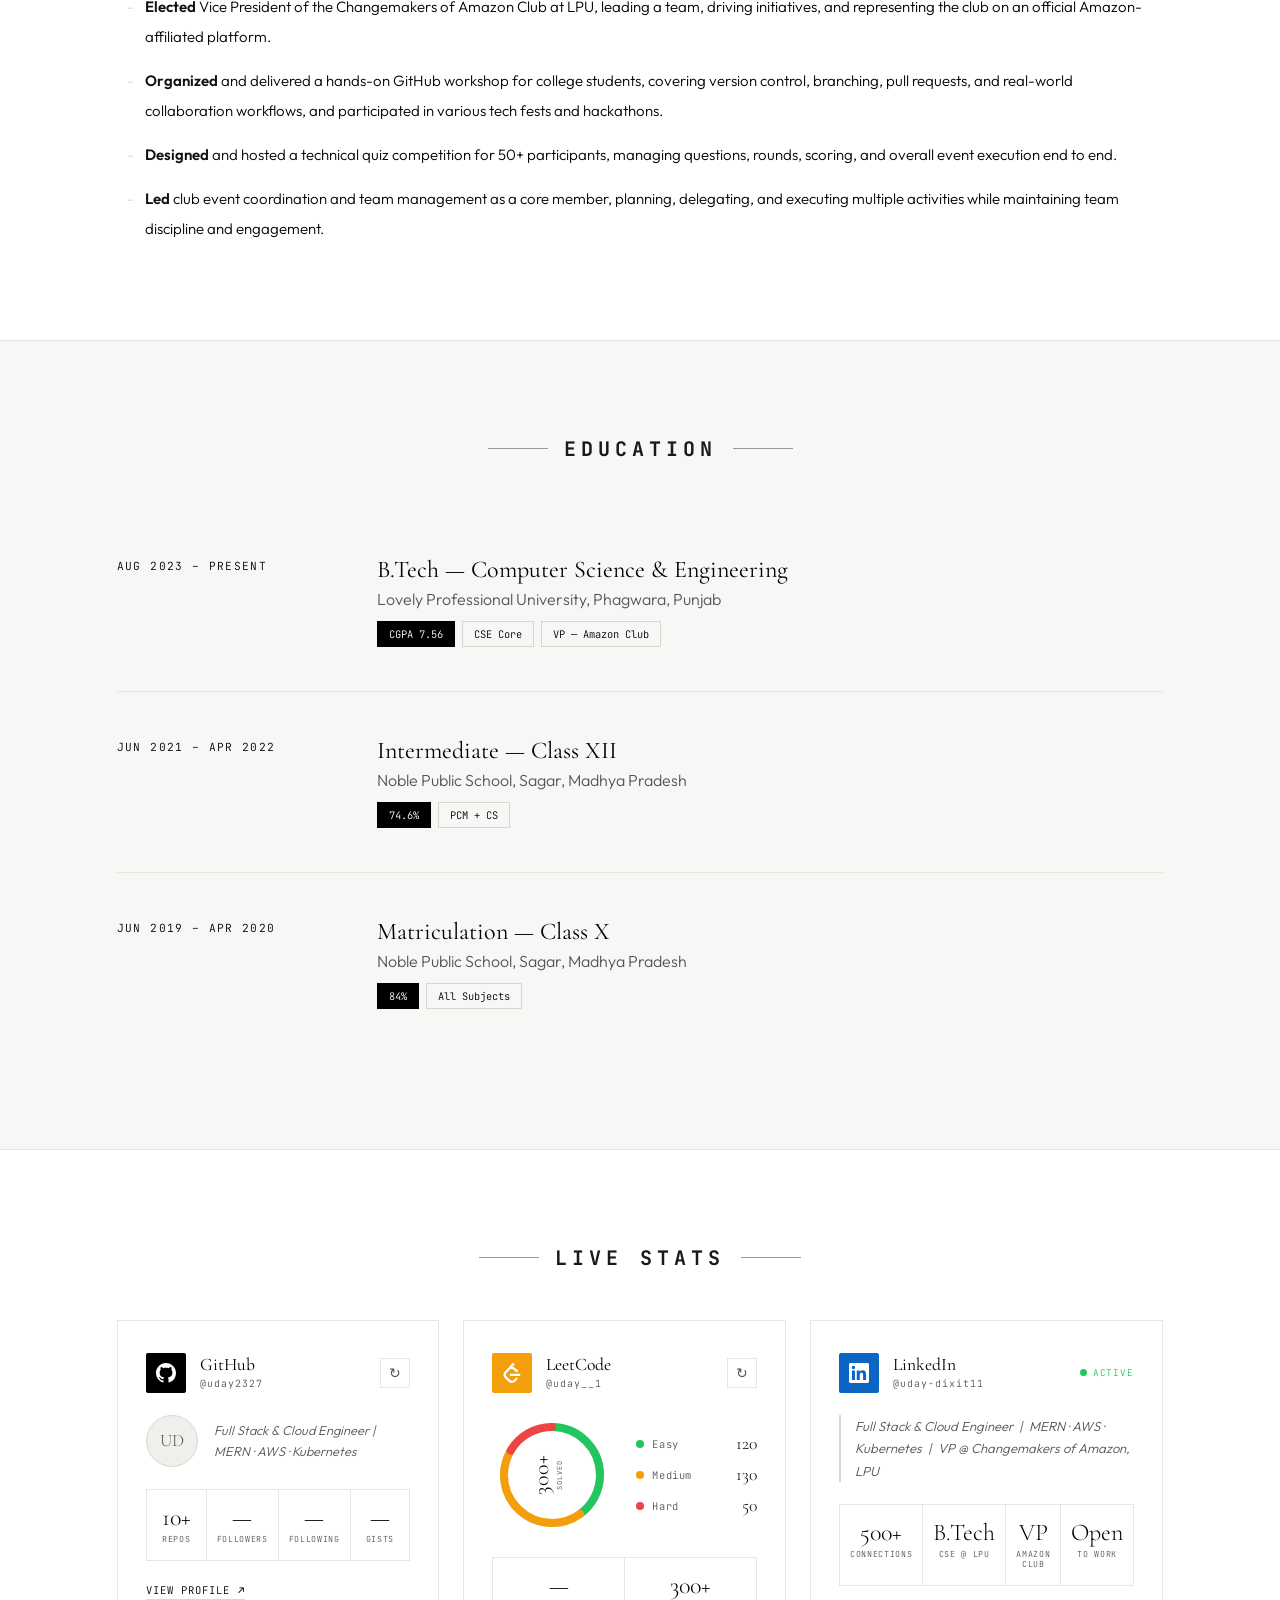
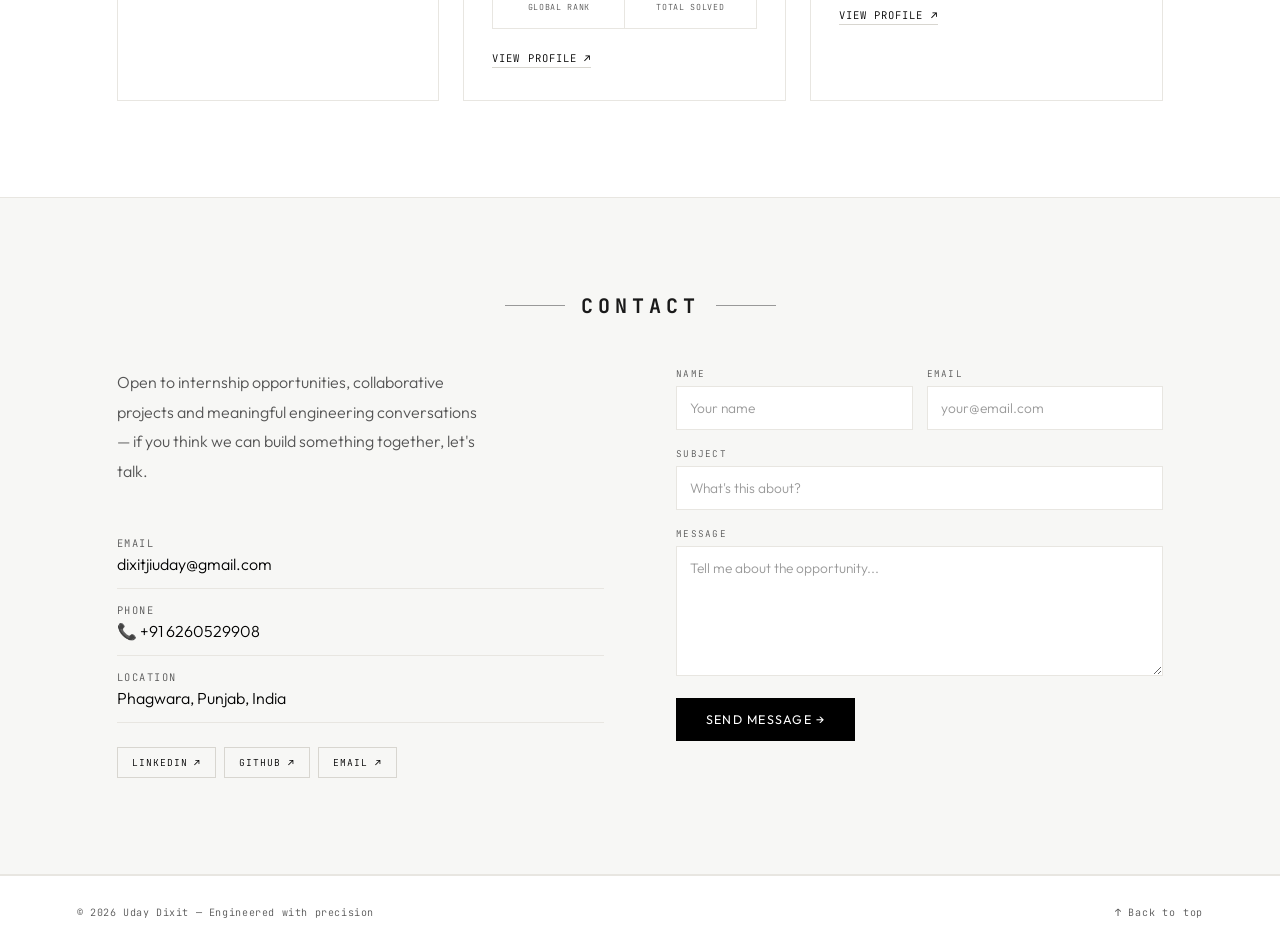
==== commit c02fb104: "final polish" ====
--- a/index.html
+++ b/index.html
@@ -42,7 +42,7 @@
         <span class="fn">Uday</span>
         <span class="ln">Dixit</span>
       </h1>
-      <div class="h-eyebrow reveal">Aspiring Cloud Architect</div>
+      <div class="h-eyebrow reveal">Aspiring Cloud Architect &amp; Engineer</div>
     </div>
     <div class="hr">
       <div class="photo-wrap">
@@ -92,7 +92,7 @@
                 class="ptag">React.js</span><span class="ptag">Node.js</span><span class="ptag">JWT &middot;
                 2FA</span><span class="ptag">RBAC</span><span class="ptag">Socket.io</span><span
                 class="ptag">Docker</span><span class="ptag">CI/CD</span></div>
-            <a class="plink" href="https://github.com/uday2327" target="_blank">View on GitHub <span
+            <a class="plink" href="https://github.com/uday2327/-Vendor-Purchase-Order-Manager-Enterprise-SaaS-Platform.git" target="_blank">View on GitHub <span
                 class="plink-arrow">&#8599;</span></a>
           </div>
         </div>
@@ -113,7 +113,7 @@
             <div class="ptags"><span class="ptag">AWS EKS</span><span class="ptag">Kubernetes</span><span
                 class="ptag">Helm</span><span class="ptag">Docker</span><span class="ptag">RabbitMQ</span><span
                 class="ptag">Python</span><span class="ptag">PostgreSQL</span><span class="ptag">MongoDB</span></div>
-            <a class="plink" href="https://github.com/uday2327" target="_blank">View on GitHub <span
+            <a class="plink" href="https://github.com/uday2327/serverless-web-application-aws.git" target="_blank">View on GitHub <span
                 class="plink-arrow">&#8599;</span></a>
           </div>
         </div>
@@ -132,7 +132,7 @@
             <div class="ptags"><span class="ptag">GitHub Actions</span><span class="ptag">Bash</span><span
                 class="ptag">PowerShell</span><span class="ptag">Python</span><span class="ptag">Linux
                 Utilities</span><span class="ptag">Git</span></div>
-            <a class="plink" href="https://github.com/uday2327" target="_blank">View on GitHub <span
+            <a class="plink" href="https://github.com/uday2327/gh-deployment-workflow.git" target="_blank">View on GitHub <span
                 class="plink-arrow">&#8599;</span></a>
           </div>
         </div>
@@ -169,7 +169,7 @@
             <li><strong>Linear DS</strong> &mdash; Implemented arrays, linked lists, stacks, queues &amp; strings from scratch</li>
             <li><strong>Non-Linear DS</strong> &mdash; Built trees, graphs, heaps &amp; hashing structures hands-on</li>
             <li><strong>Algorithms</strong> &mdash; Applied Sorting, Searching, Recursion, Backtracking &amp; Greedy algorithms</li>
-            <li><strong>Project</strong> &mdash; Built a project that applied DSA concepts in practice</li>
+            <li><strong>Project</strong> &mdash; Built a court hiring management project using arrays, linked lists, and stacks to apply DSA concepts in practice</li>
           </ul>
         </div>
       </div>
@@ -192,8 +192,9 @@
           <td class="skcat">Cloud &amp; DevOps</td>
           <td>
             <div class="skitems"><span class="skitem">AWS EC2</span><span class="skitem">AWS S3</span><span
-                class="skitem">AWS IAM</span><span class="skitem">Docker</span><span
-                class="skitem">Kubernetes</span><span class="skitem">Helm</span><span
+                class="skitem">AWS IAM</span><span class="skitem">CloudFront</span><span
+                class="skitem">CloudWatch</span><span class="skitem">AWS Architecture</span><span
+                class="skitem">Docker</span><span class="skitem">Kubernetes</span><span
                 class="skitem">Microservices</span><span class="skitem">CI/CD</span></div>
           </td>
         </tr>
@@ -209,7 +210,7 @@
           <td class="skcat">Databases</td>
           <td>
             <div class="skitems"><span class="skitem">MongoDB</span><span class="skitem">MySQL</span><span
-                class="skitem">PostgreSQL</span></div>
+                class="skitem">PostgreSQL</span><span class="skitem">RDS</span><span class="skitem">AWS Databases</span></div>
           </td>
         </tr>
         <tr>
@@ -324,7 +325,7 @@
       <ul class="ach-list reveal">
         <li><strong>Consistently</strong> solved 300+ DSA problems across LeetCode &amp; GeeksforGeeks, strengthening problem-solving, logic-building, and algorithmic thinking over time.</li>
         <li><strong>Elected</strong> Vice President of the Changemakers of Amazon Club at LPU, leading a team, driving initiatives, and representing the club on an official Amazon-affiliated platform.</li>
-        <li><strong>Organized</strong> and delivered a hands-on GitHub workshop for college students, covering version control, branching, pull requests, and real-world collaboration workflows.</li>
+        <li><strong>Organized</strong> and delivered a hands-on GitHub workshop for college students, covering version control, branching, pull requests, and real-world collaboration workflows, and participated in various tech fests and hackathons.</li>
         <li><strong>Designed</strong> and hosted a technical quiz competition for 50+ participants, managing questions, rounds, scoring, and overall event execution end to end.</li>
         <li><strong>Led</strong> club event coordination and team management as a core member, planning, delegating, and executing multiple activities while maintaining team discipline and engagement.</li>
       </ul>
--- a/styles.css
+++ b/styles.css
@@ -15,10 +15,12 @@
 @keyframes fUp{from{opacity:0;transform:translateY(10px);}to{opacity:1;transform:translateY(0);}}
 nav{position:fixed;top:0;left:0;right:0;z-index:100;padding:24px 6%;display:flex;align-items:center;justify-content:space-between;background:rgba(255,255,255,.93);backdrop-filter:blur(14px);border-bottom:1px solid transparent;transition:border-color .3s;}
 nav.scrolled{border-color:var(--line);}
-.nav-brand{font-family:'Cormorant Garamond',serif;font-size:1.2rem;font-weight:400;letter-spacing:.02em;color:var(--text);text-decoration:none;}
+.nav-brand{font-family:'Cormorant Garamond',serif;font-size:1.38rem;font-weight:500;letter-spacing:.01em;color:#383e46;text-decoration:none;}
 .nav-links{display:flex;align-items:center;gap:28px;list-style:none;}
-.nav-links a{font-size:.72rem;letter-spacing:.1em;text-transform:uppercase;color:var(--muted);text-decoration:none;transition:color .2s;}
-.nav-links a:hover,.nav-links a.active{color:var(--text);}
+.nav-links a{position:relative;display:inline-flex;align-items:center;padding-bottom:6px;font-size:.8rem;letter-spacing:.12em;text-transform:uppercase;color:#626973;text-decoration:none;transition:color .2s;font-weight:500;}
+.nav-links a::after{content:"";position:absolute;left:0;right:0;bottom:-3px;height:1.5px;background:#2d333b;transform:scaleX(0);transform-origin:center;transition:transform .22s ease;}
+.nav-links a:hover,.nav-links a.active{color:#2d333b;}
+.nav-links a:hover::after,.nav-links a.active::after{transform:scaleX(1);}
 .nav-cv{font-family:'JetBrains Mono',monospace;font-size:.68rem;letter-spacing:.1em;padding:9px 20px;border:1px solid var(--text);color:var(--text);text-decoration:none;transition:all .22s;text-transform:uppercase;font-weight:500;}
 .nav-cv:hover{background:var(--text);color:var(--white);}
 .ham{display:none;flex-direction:column;gap:5px;cursor:pointer;z-index:200;}
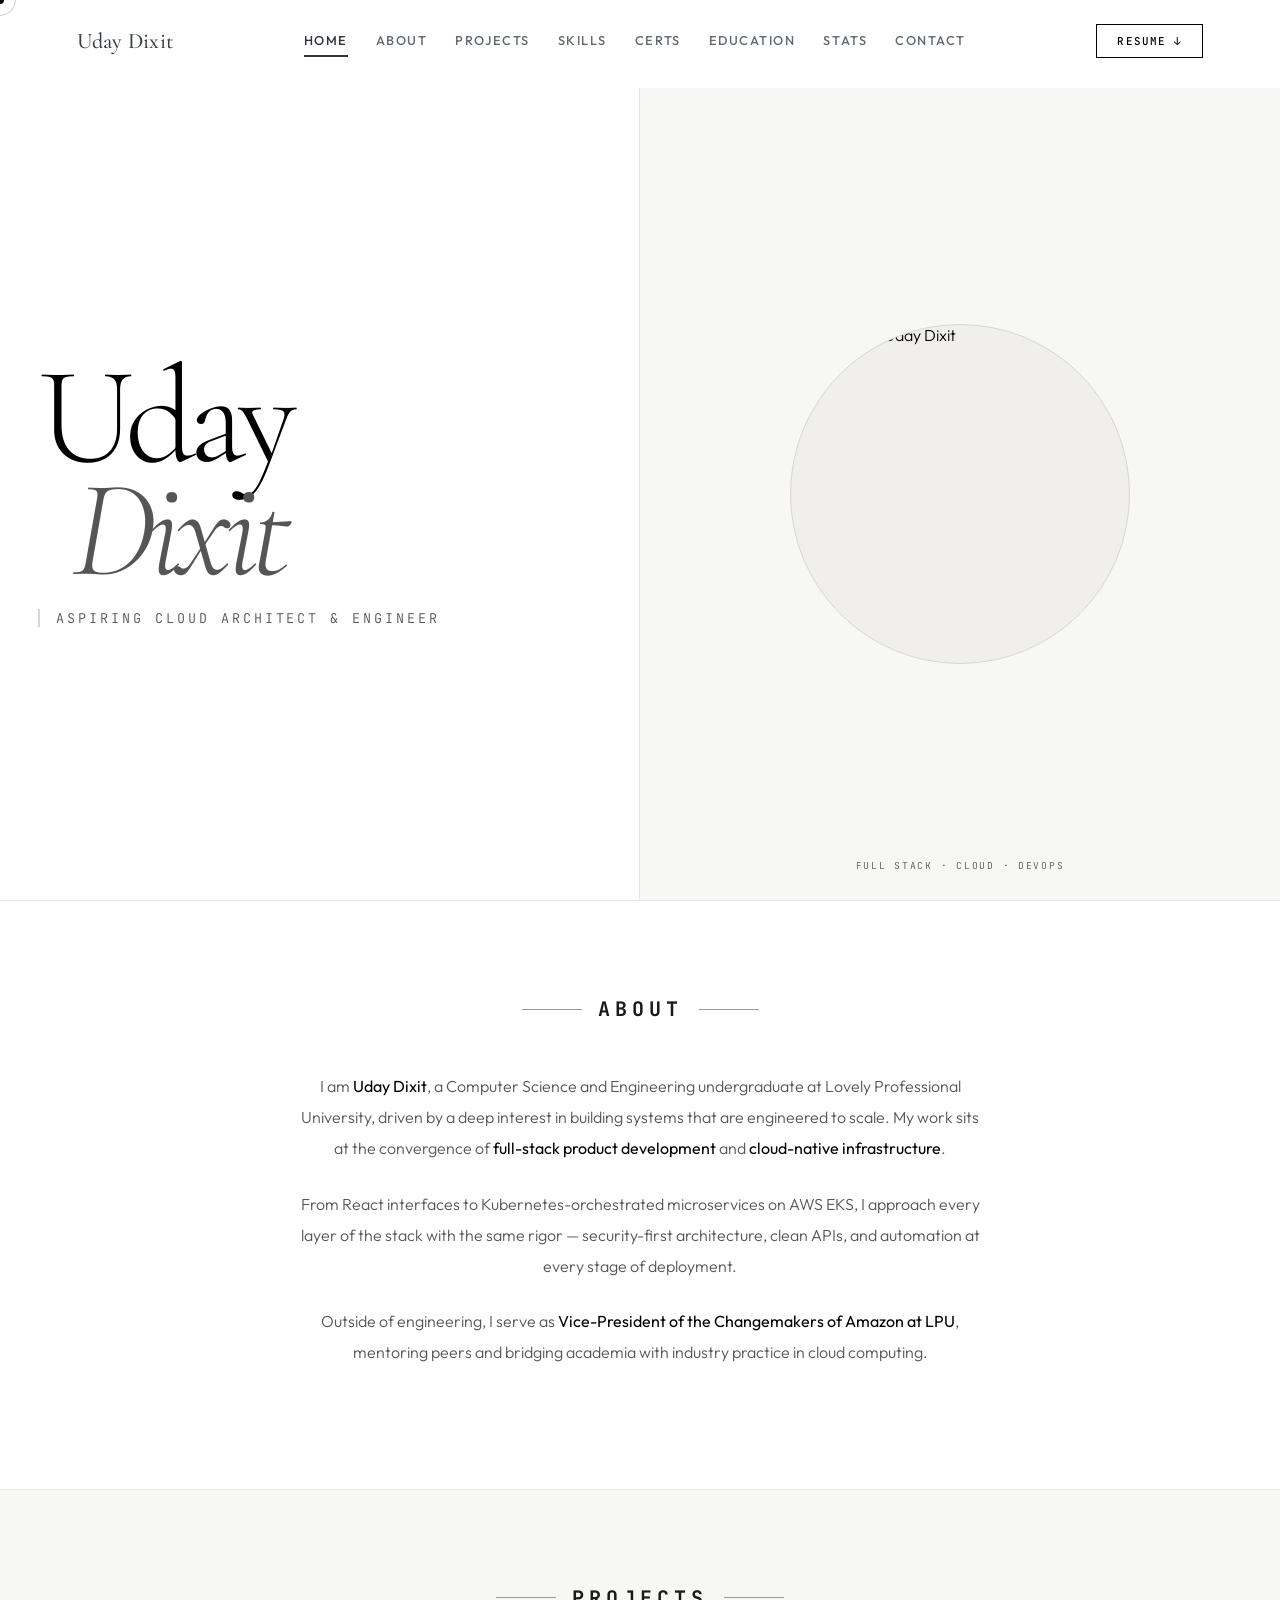
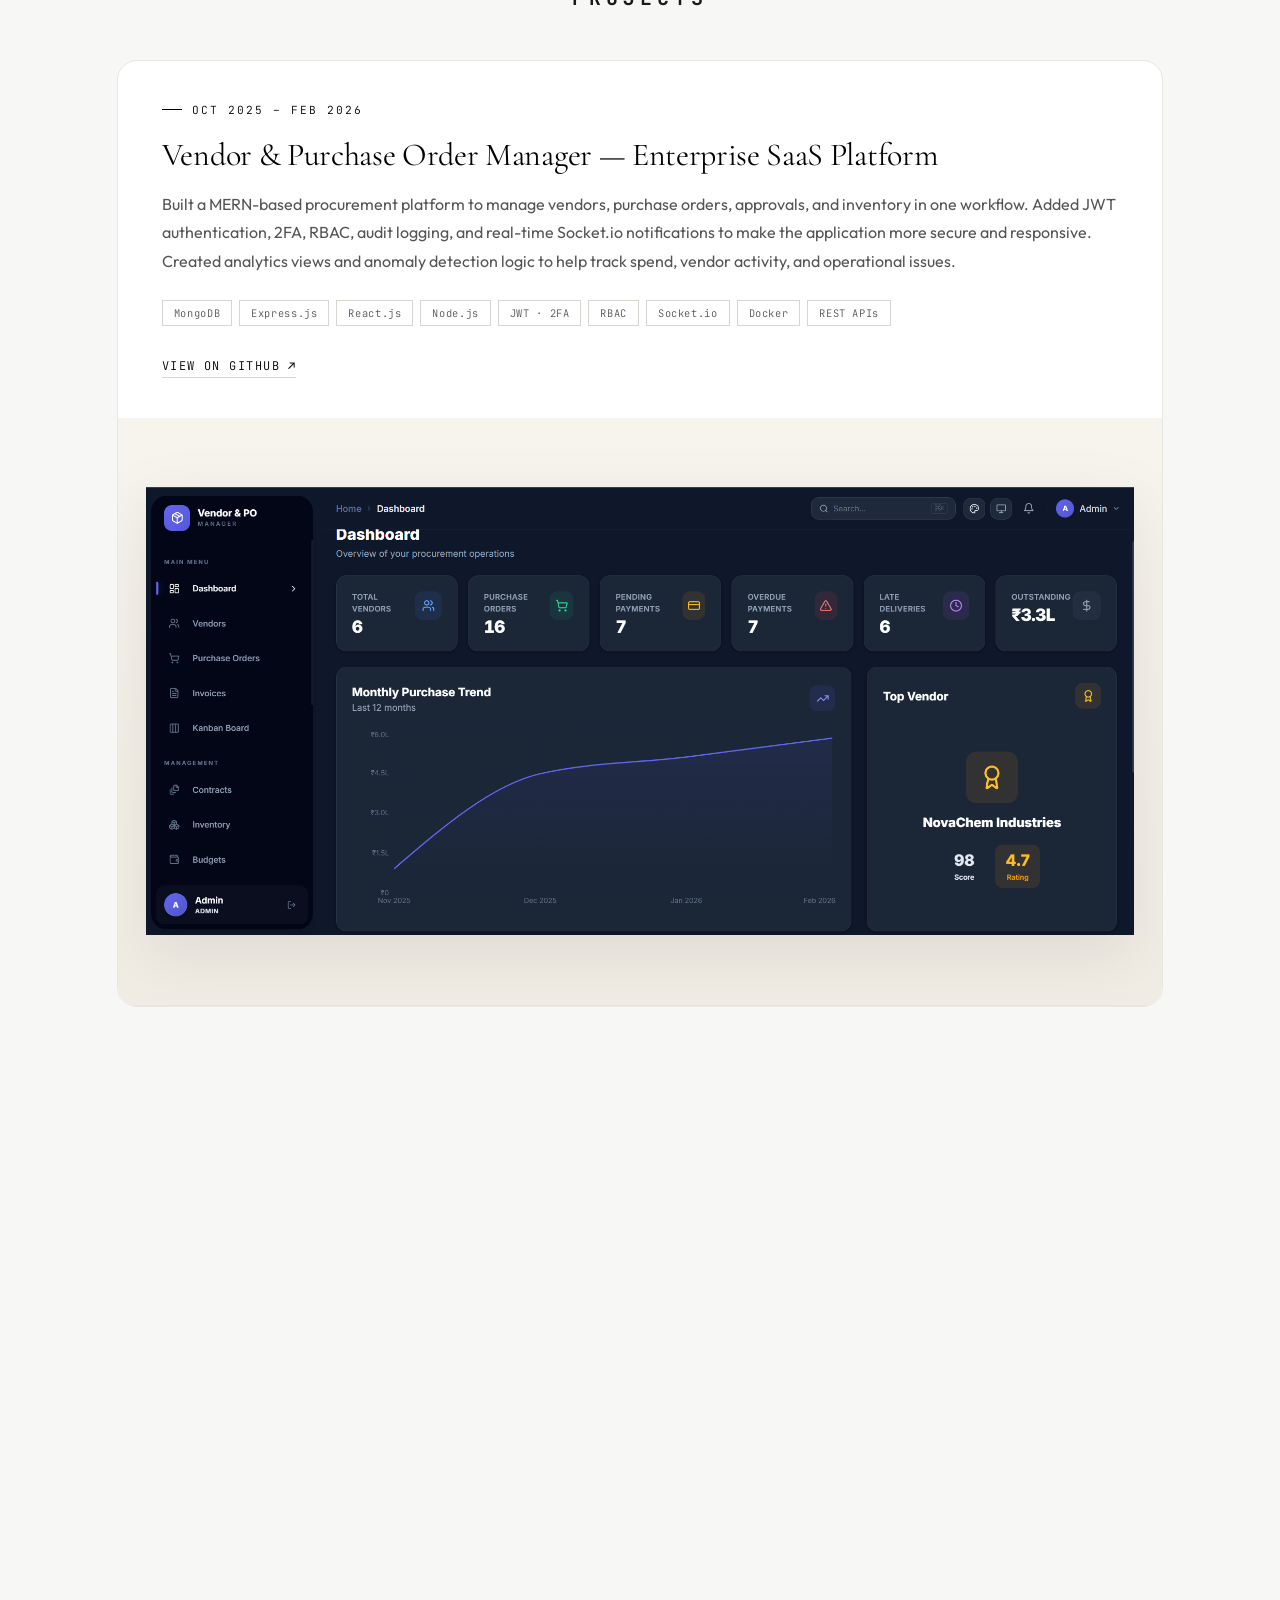
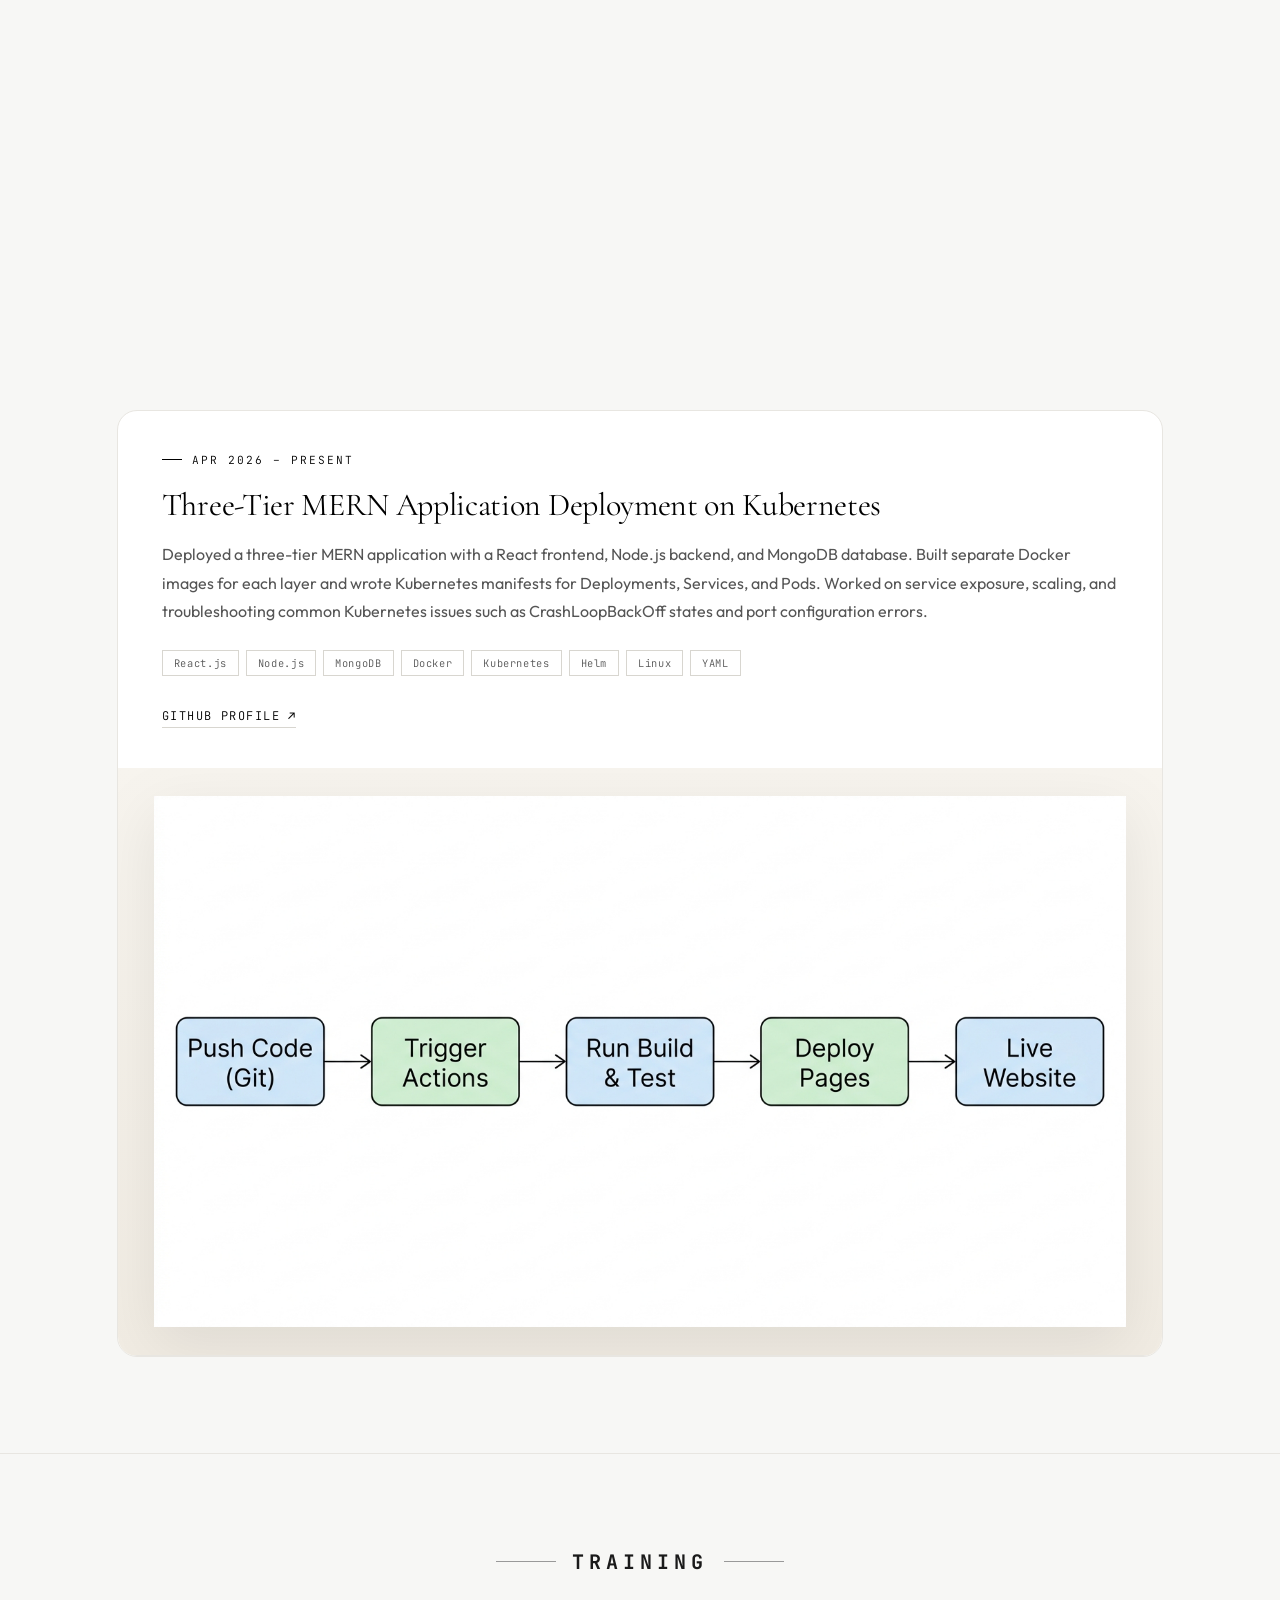
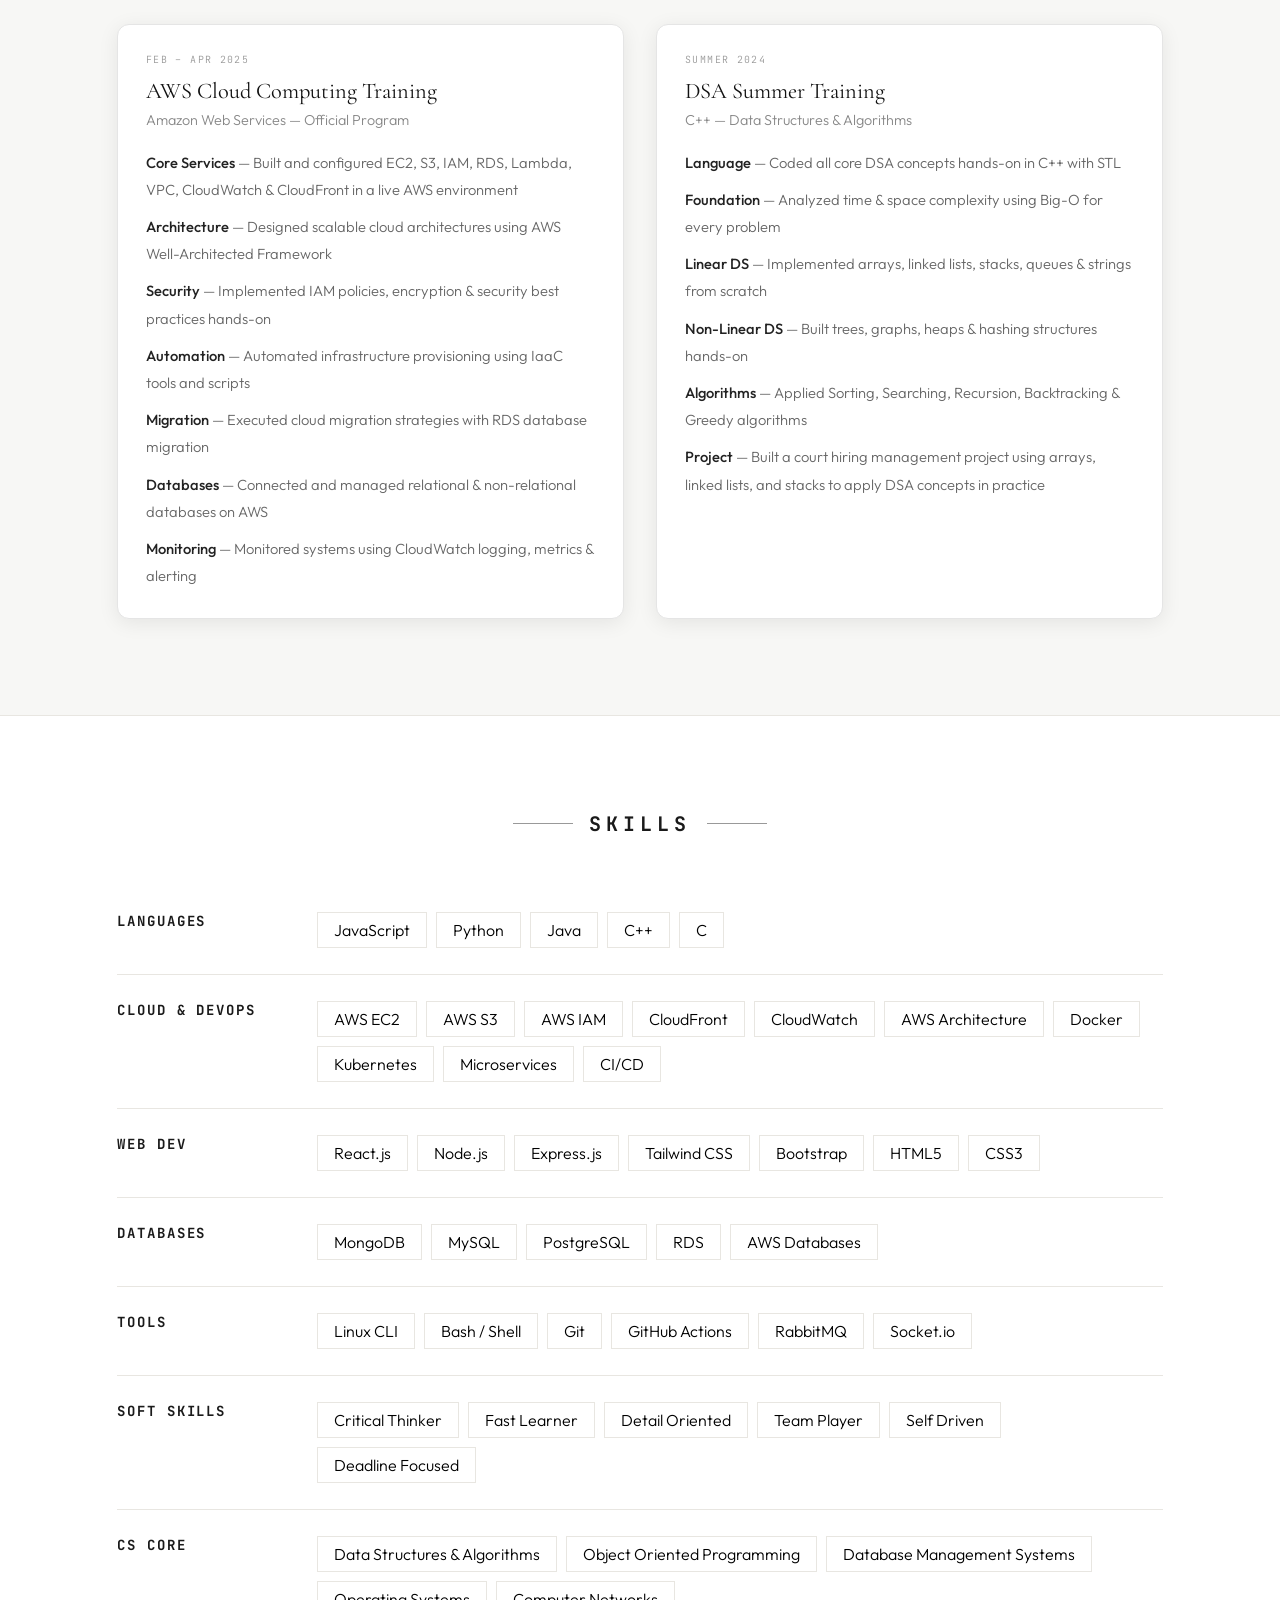
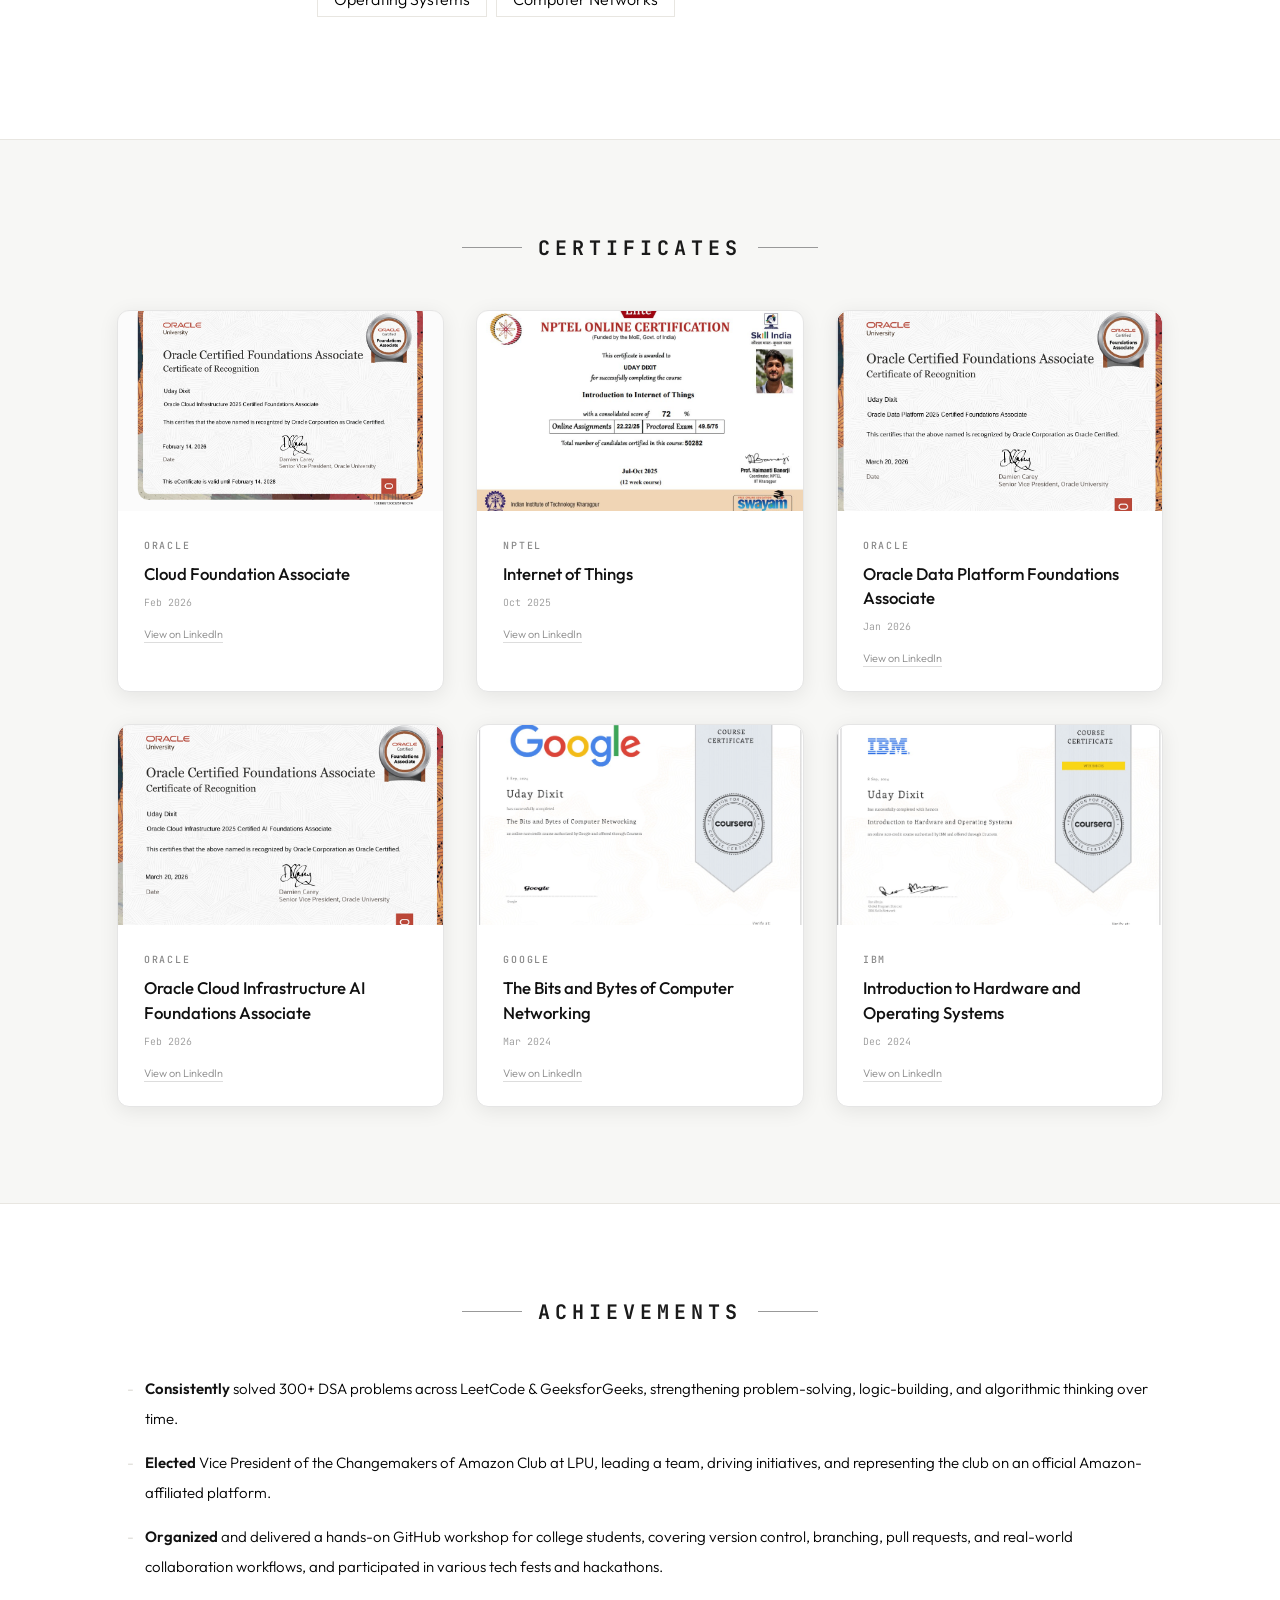
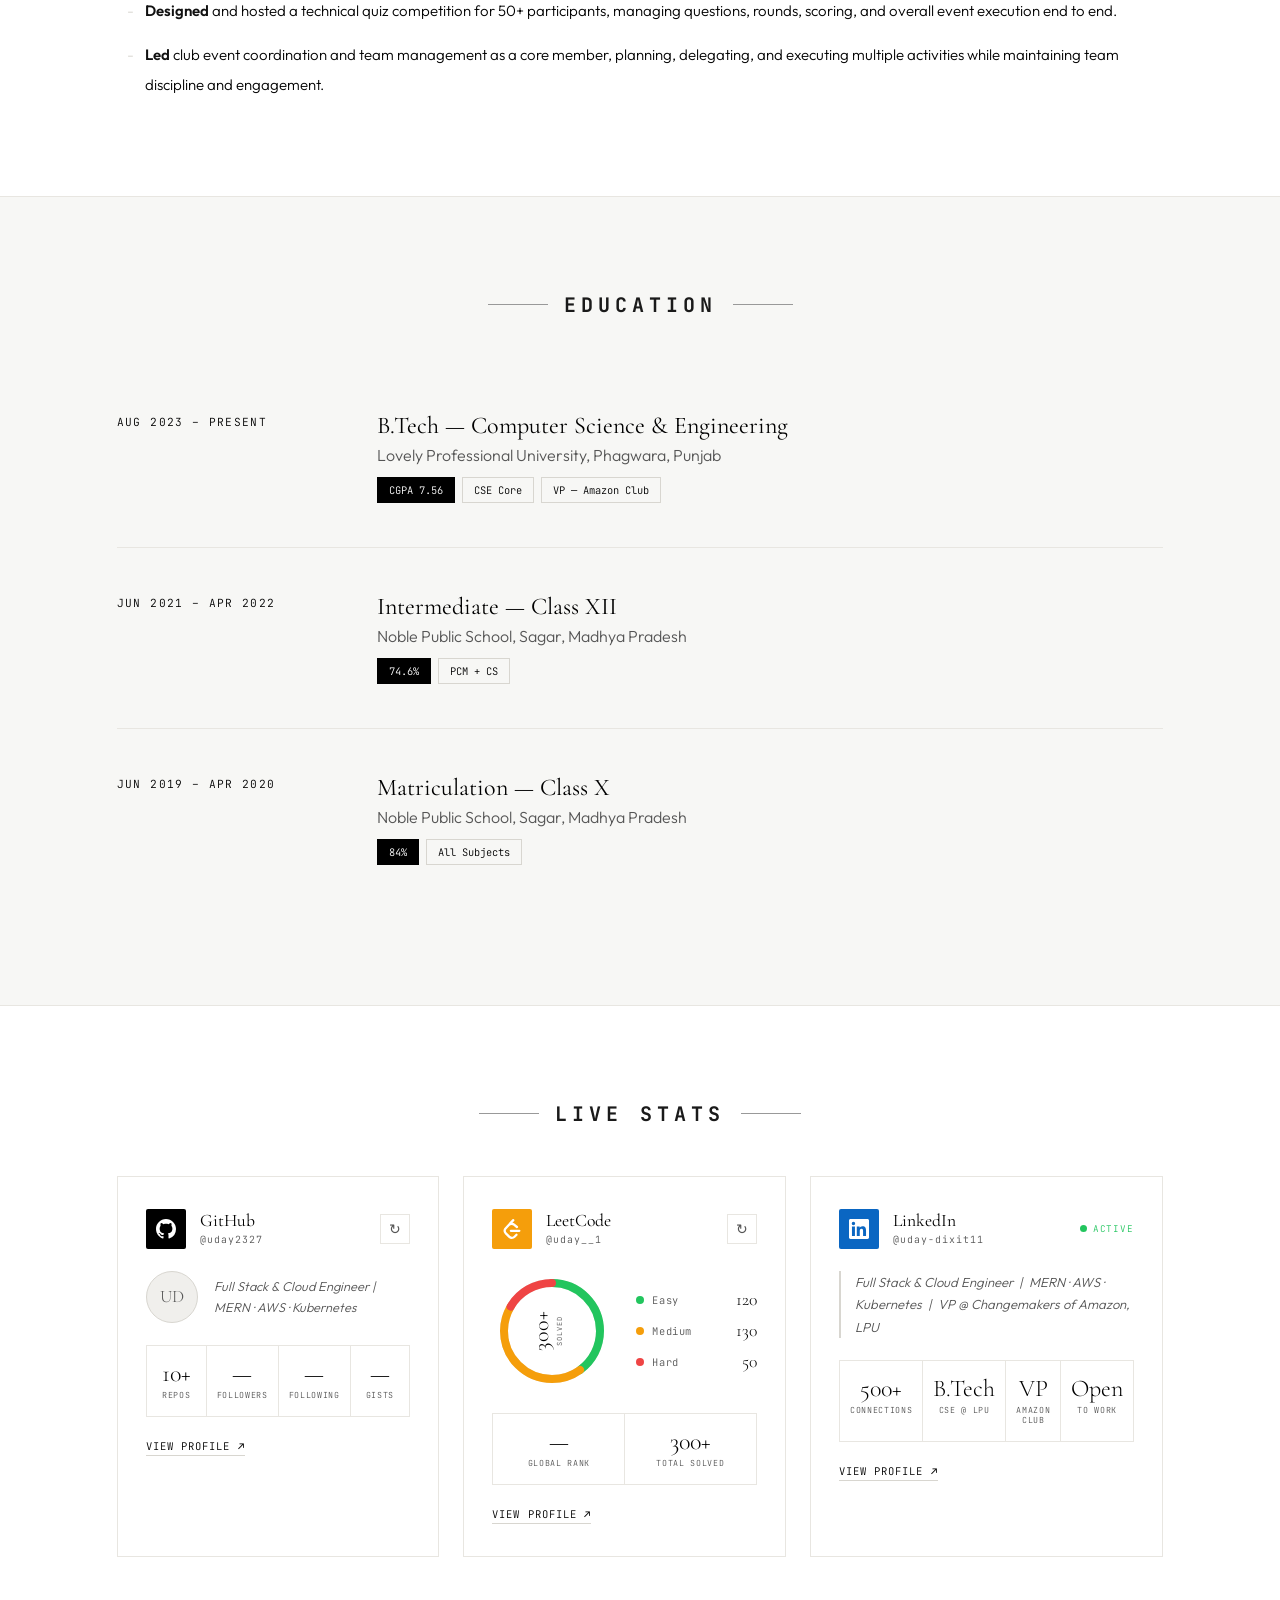
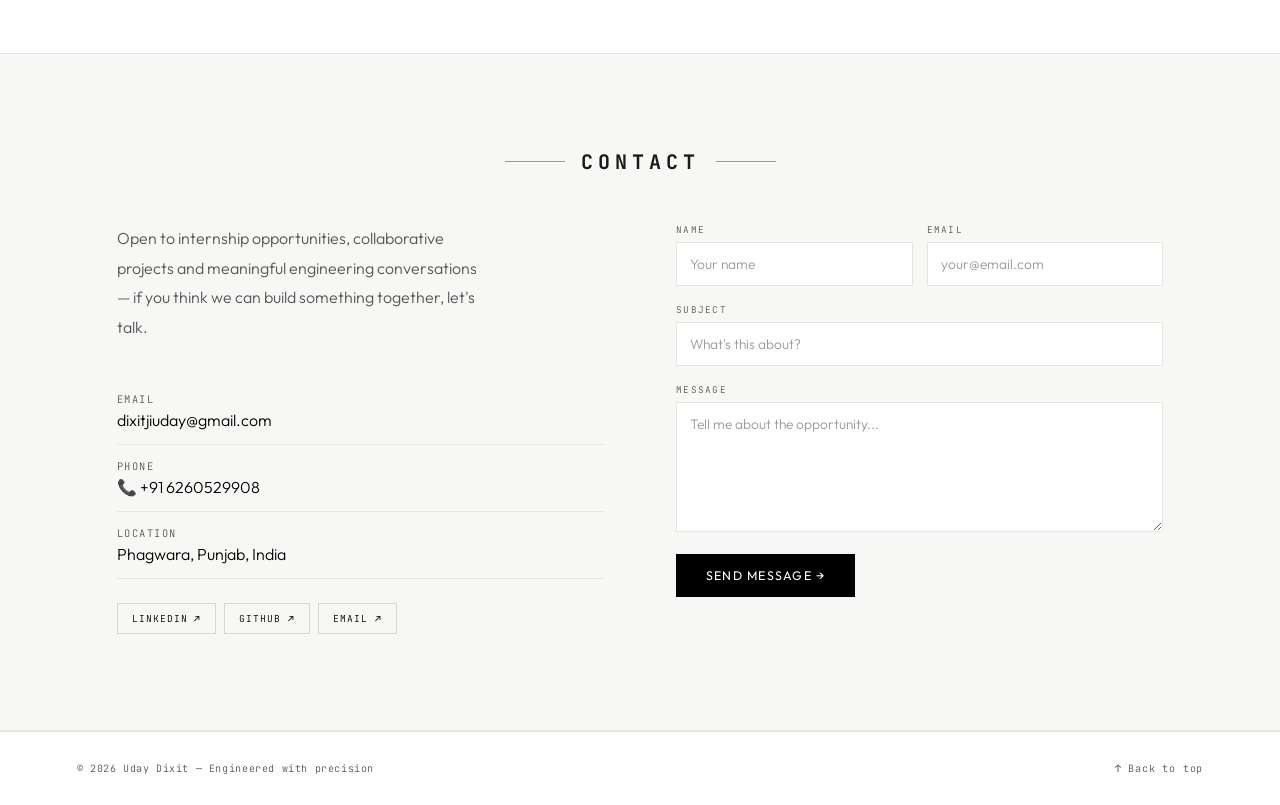
==== commit 634e470d: "new addition and update of the projects that i start working" ====
--- a/index.html
+++ b/index.html
@@ -82,57 +82,53 @@
           </div>
           <div class="pcontent">
             <div class="pperiod">Oct 2025 &ndash; Feb 2026</div>
-            <div class="ptitle">Vendor &amp; Purchase Order Manager</div>
-            <p class="pdesc">A full-stack enterprise SaaS procurement platform built on the MERN stack, designed to
-              manage vendors, purchase orders, invoices, contracts, and inventory through structured business workflows.
-              Implemented JWT + 2FA (TOTP) authentication, RBAC, rate limiting, and audit logging for enterprise-grade
-              security. Features multi-level approval workflows, real-time Socket.io notifications, spend analytics,
-              vendor performance tracking, and anomaly detection dashboards.</p>
+            <div class="ptitle">Vendor &amp; Purchase Order Manager &mdash; Enterprise SaaS Platform</div>
+            <p class="pdesc">Built a MERN-based procurement platform to manage vendors, purchase orders, approvals, and
+              inventory in one workflow. Added JWT authentication, 2FA, RBAC, audit logging, and real-time Socket.io
+              notifications to make the application more secure and responsive. Created analytics views and anomaly
+              detection logic to help track spend, vendor activity, and operational issues.</p>
             <div class="ptags"><span class="ptag">MongoDB</span><span class="ptag">Express.js</span><span
                 class="ptag">React.js</span><span class="ptag">Node.js</span><span class="ptag">JWT &middot;
                 2FA</span><span class="ptag">RBAC</span><span class="ptag">Socket.io</span><span
-                class="ptag">Docker</span><span class="ptag">CI/CD</span></div>
-            <a class="plink" href="https://github.com/uday2327/-Vendor-Purchase-Order-Manager-Enterprise-SaaS-Platform.git" target="_blank">View on GitHub <span
+                class="ptag">Docker</span><span class="ptag">REST APIs</span></div>
+            <a class="plink" href="https://github.com/uday2327/-Vendor-Purchase-Order-Manager-Enterprise-SaaS-Platform.git" target="_blank" rel="noopener noreferrer">View on GitHub <span
                 class="plink-arrow">&#8599;</span></a>
           </div>
         </div>
         <div class="pcard reveal">
           <div class="pimg">
-            <img src="images/serverless.png" alt="Serverless web application backend architecture or dashboard" />
+            <img src="images/serverless.png" alt="Cloud-native CI/CD pipeline architecture on AWS" />
           </div>
           <div class="pcontent">
-            <div class="pperiod">Dec 2025 &ndash; Present</div>
-            <div class="ptitle">Serverless Web Application Backend</div>
-            <p class="pdesc">A distributed microservice-based media processing system deployed on AWS EKS for scalable
-              video transcoding and content delivery. Built asynchronous job execution using RabbitMQ with comprehensive
-              retry mechanisms, dead-letter queues, and failure handling. Implemented user authentication and metadata
-              management using a dual-database architecture — PostgreSQL for relational data and MongoDB for documents —
-              with secure JWT APIs and role-based access control. All services containerized with Docker, orchestrated
-              with Kubernetes and Helm, featuring persistent AWS EBS storage, auto-scaling, and monitoring with
-              Prometheus and Grafana for enterprise-grade reliability.</p>
-            <div class="ptags"><span class="ptag">AWS EKS</span><span class="ptag">Kubernetes</span><span
-                class="ptag">Helm</span><span class="ptag">Docker</span><span class="ptag">RabbitMQ</span><span
-                class="ptag">Python</span><span class="ptag">PostgreSQL</span><span class="ptag">MongoDB</span></div>
-            <a class="plink" href="https://github.com/uday2327/serverless-web-application-aws.git" target="_blank">View on GitHub <span
+            <div class="pperiod">Oct 2025 &ndash; Dec 2025</div>
+            <div class="ptitle">Automated Cloud-Native CI/CD Pipeline</div>
+            <p class="pdesc">Containerized a Node.js application and deployed it on AWS ECS with Fargate. Built a GitHub
+              Actions pipeline to run checks, build the Docker image, push it to Amazon ECR, and deploy updates with less
+              manual effort. Configured IAM permissions and CloudWatch logging to practice secure, observable cloud
+              deployment workflows.</p>
+            <div class="ptags"><span class="ptag">AWS ECS</span><span class="ptag">Fargate</span><span
+                class="ptag">Amazon ECR</span><span class="ptag">Docker</span><span class="ptag">GitHub
+                Actions</span><span class="ptag">CloudWatch</span><span class="ptag">IAM</span><span
+                class="ptag">Node.js</span></div>
+            <a class="plink" href="https://github.com/uday2327/serverless-web-application-aws.git" target="_blank" rel="noopener noreferrer">View on GitHub <span
                 class="plink-arrow">&#8599;</span></a>
           </div>
         </div>
         <div class="pcard reveal">
           <div class="pimg">
-            <img src="images/gitworkflow.png" alt="Git workflow diagram for the automated CI/CD deployment pipeline project" />
+            <img src="images/gitworkflow.png" alt="Three-tier MERN deployment workflow on Kubernetes" />
           </div>
           <div class="pcontent">
-            <div class="pperiod">Jan 2026 &ndash; Feb 2026</div>
-            <div class="ptitle">Automated CI/CD Deployment Pipeline</div>
-            <p class="pdesc">A production-ready CI/CD pipeline that automatically deploys a static website to GitHub
-              Pages on every push. Configured GitHub Actions workflows to trigger on key file changes, used Git for
-              disciplined version control with feature branches, commits and merges, monitored workflow runs, resolved
-              merge conflicts, and verified successful deployments &mdash; demonstrating end-to-end DevOps engineering
-              practices.</p>
-            <div class="ptags"><span class="ptag">GitHub Actions</span><span class="ptag">Bash</span><span
-                class="ptag">PowerShell</span><span class="ptag">Python</span><span class="ptag">Linux
-                Utilities</span><span class="ptag">Git</span></div>
-            <a class="plink" href="https://github.com/uday2327/gh-deployment-workflow.git" target="_blank">View on GitHub <span
+            <div class="pperiod">Apr 2026 &ndash; Present</div>
+            <div class="ptitle">Three-Tier MERN Application Deployment on Kubernetes</div>
+            <p class="pdesc">Deployed a three-tier MERN application with a React frontend, Node.js backend, and MongoDB
+              database. Built separate Docker images for each layer and wrote Kubernetes manifests for Deployments,
+              Services, and Pods. Worked on service exposure, scaling, and troubleshooting common Kubernetes issues such
+              as CrashLoopBackOff states and port configuration errors.</p>
+            <div class="ptags"><span class="ptag">React.js</span><span class="ptag">Node.js</span><span
+                class="ptag">MongoDB</span><span class="ptag">Docker</span><span class="ptag">Kubernetes</span><span
+                class="ptag">Helm</span><span class="ptag">Linux</span><span class="ptag">YAML</span></div>
+            <a class="plink" href="https://github.com/uday2327" target="_blank" rel="noopener noreferrer">GitHub Profile <span
                 class="plink-arrow">&#8599;</span></a>
           </div>
         </div>
